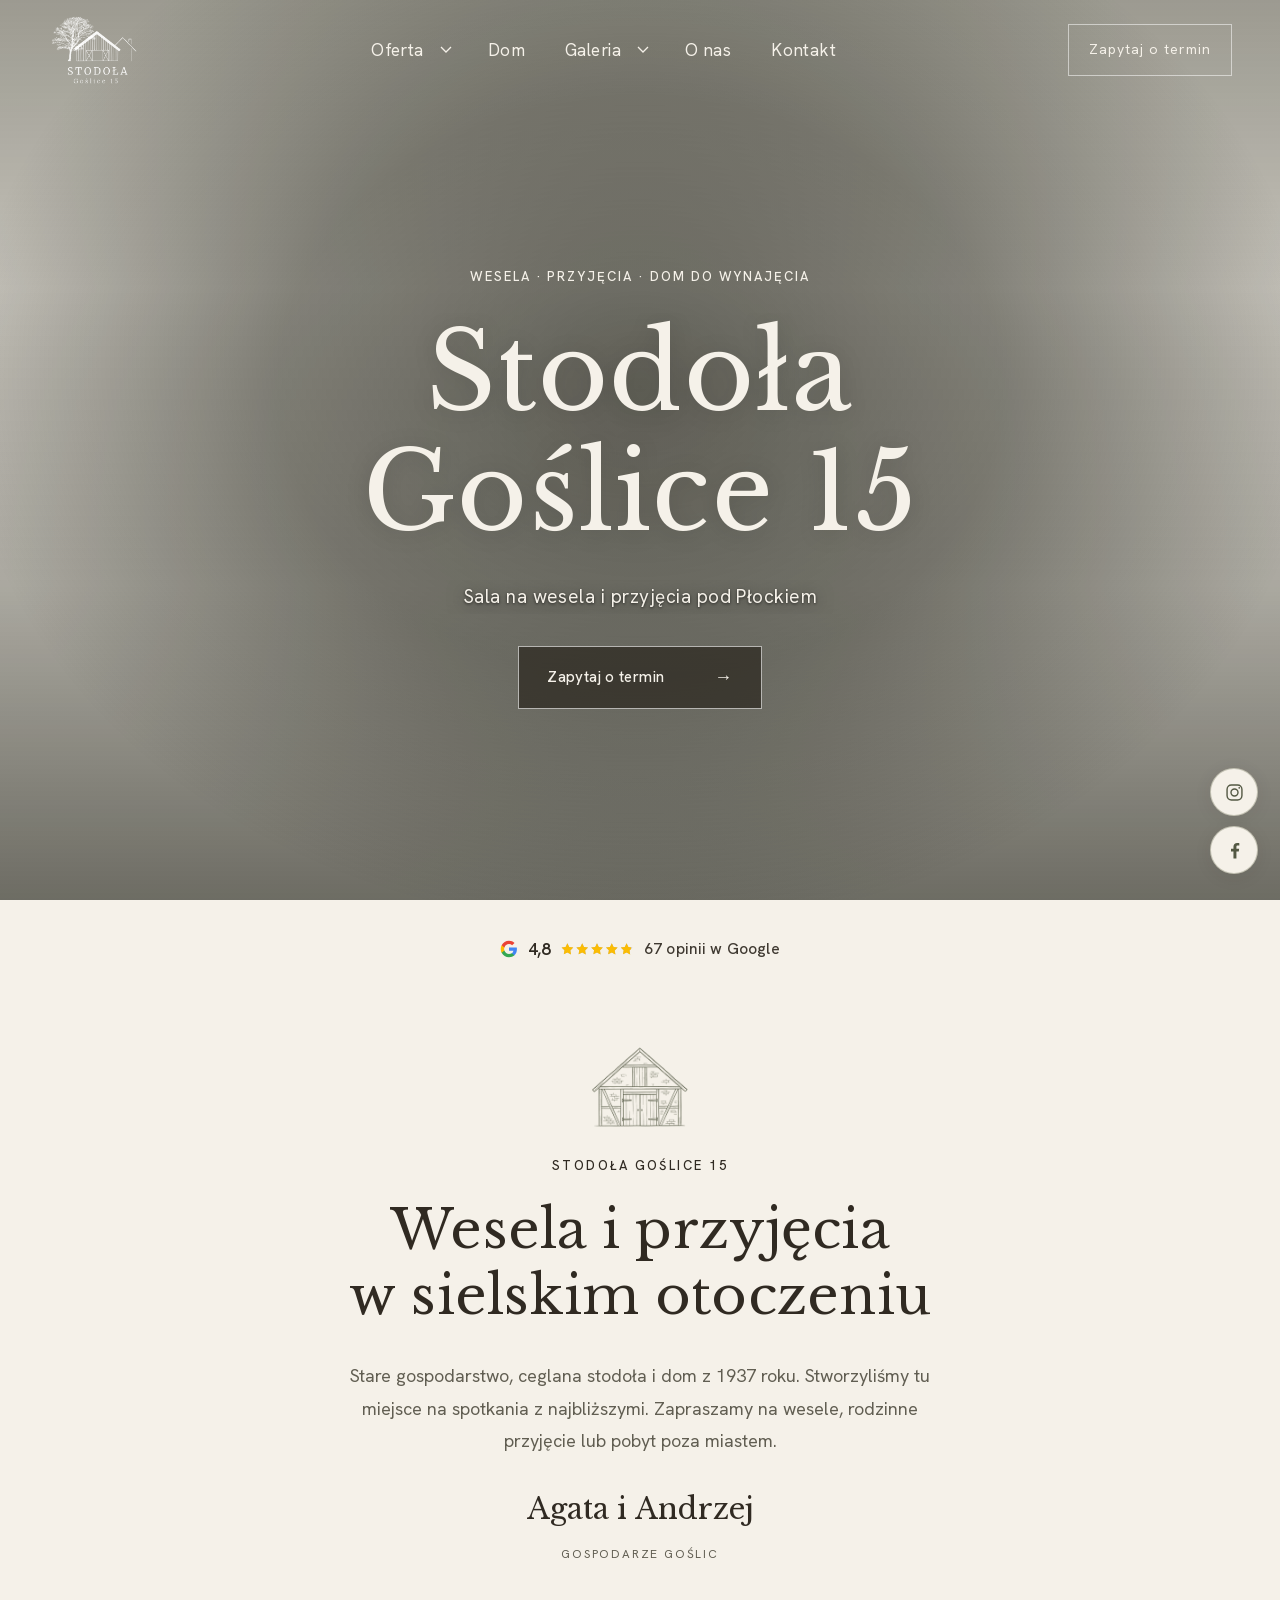
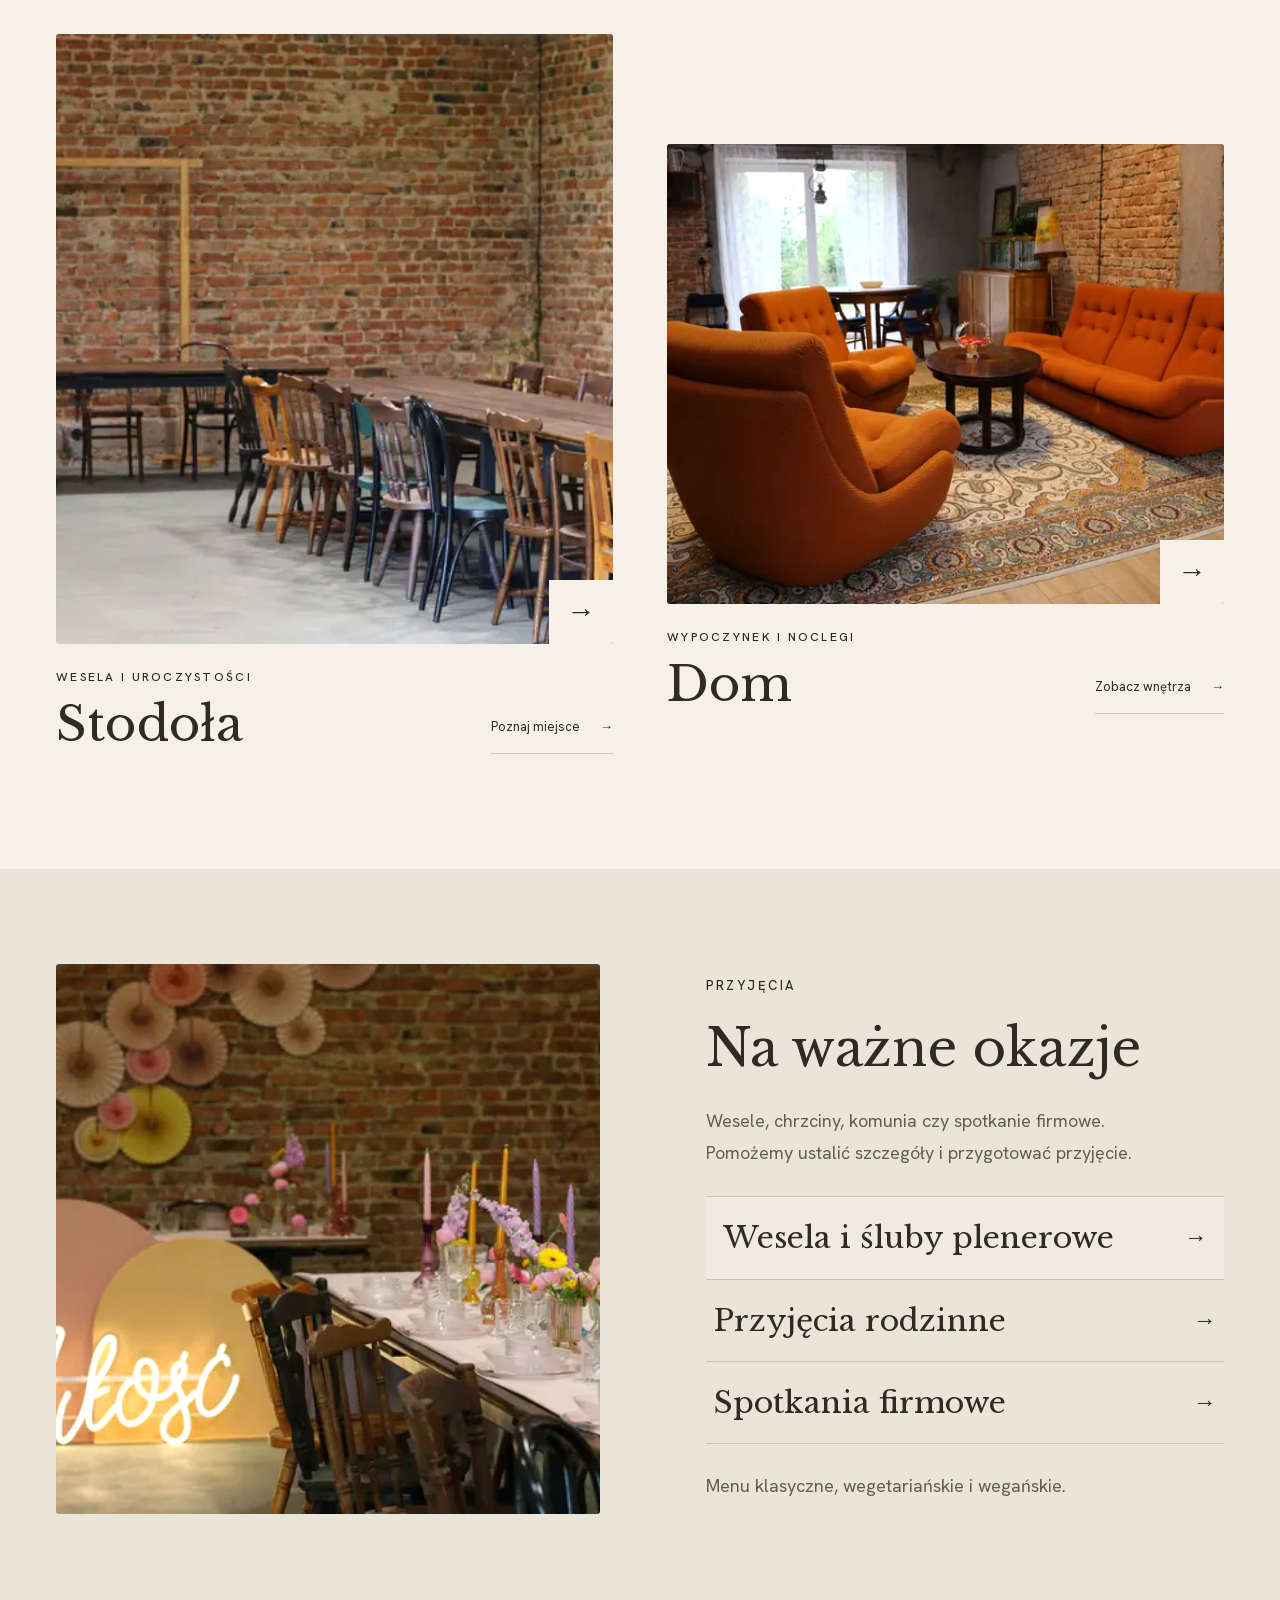
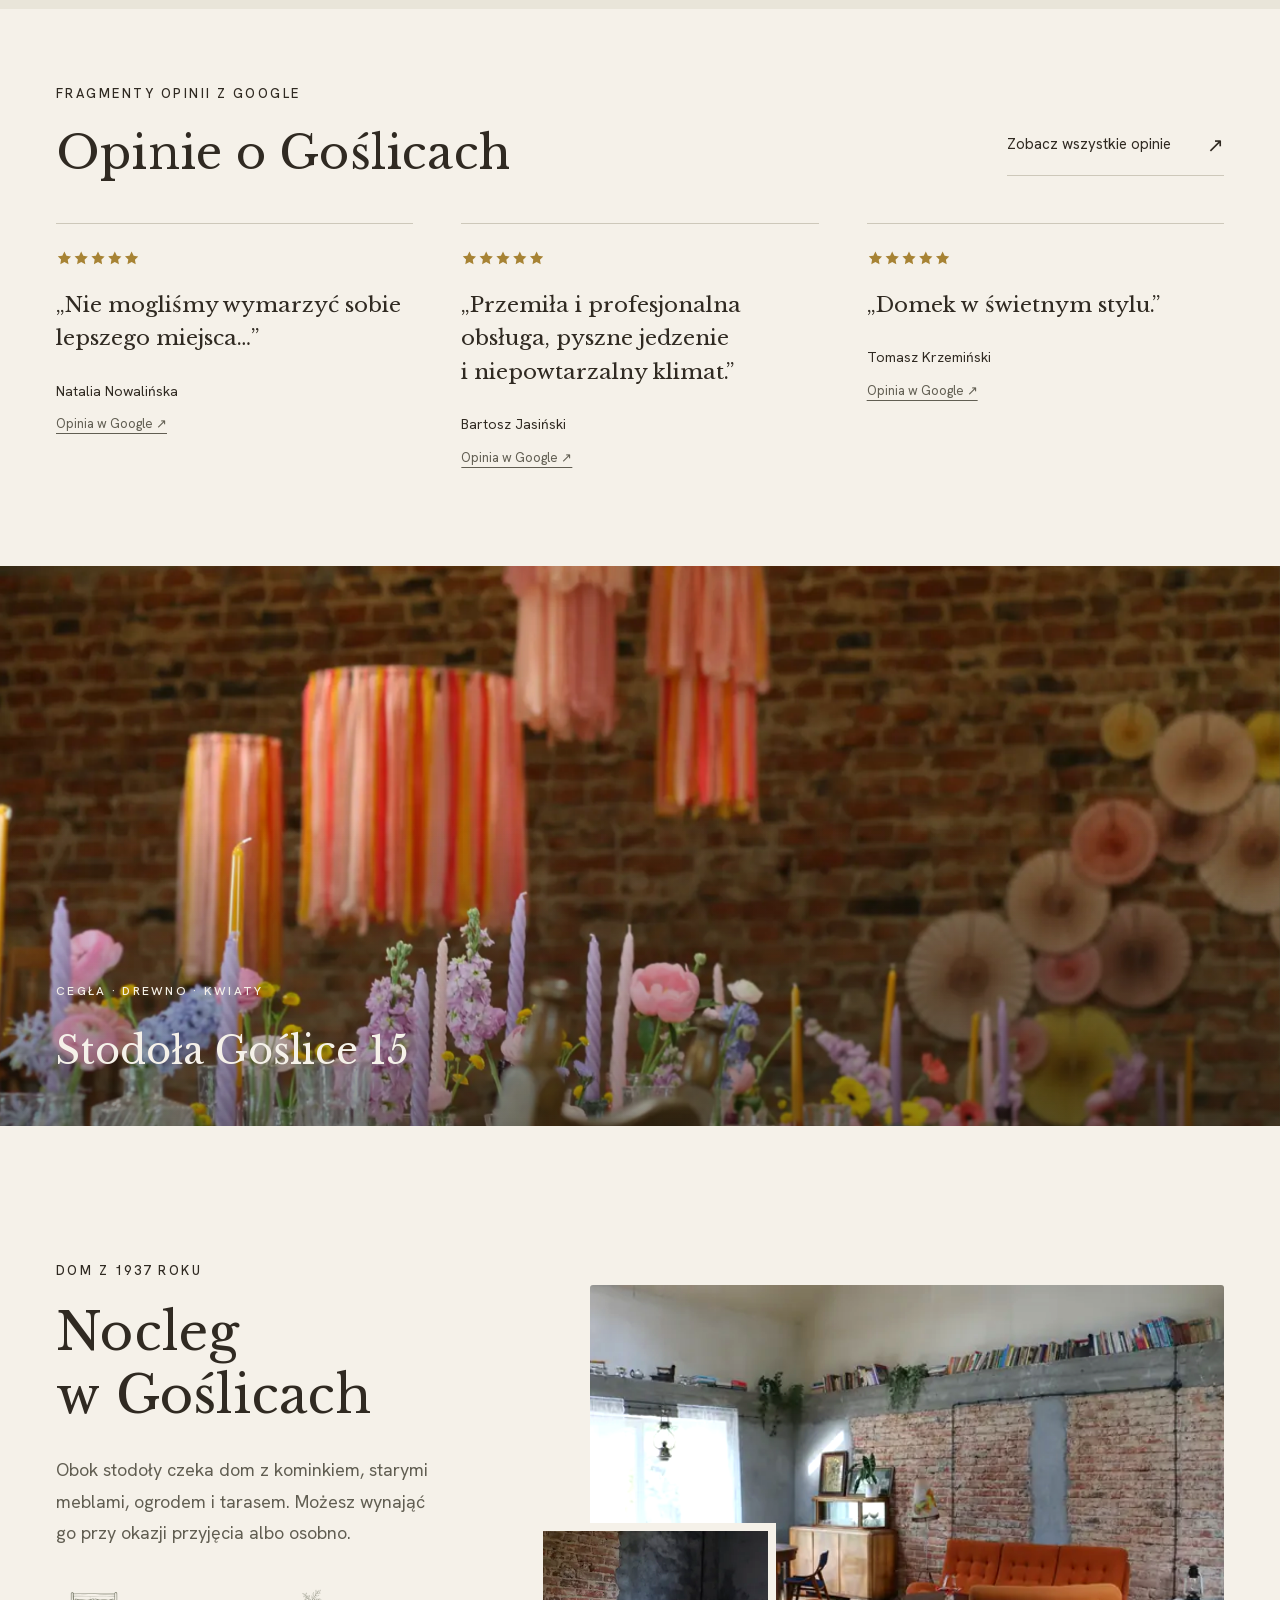
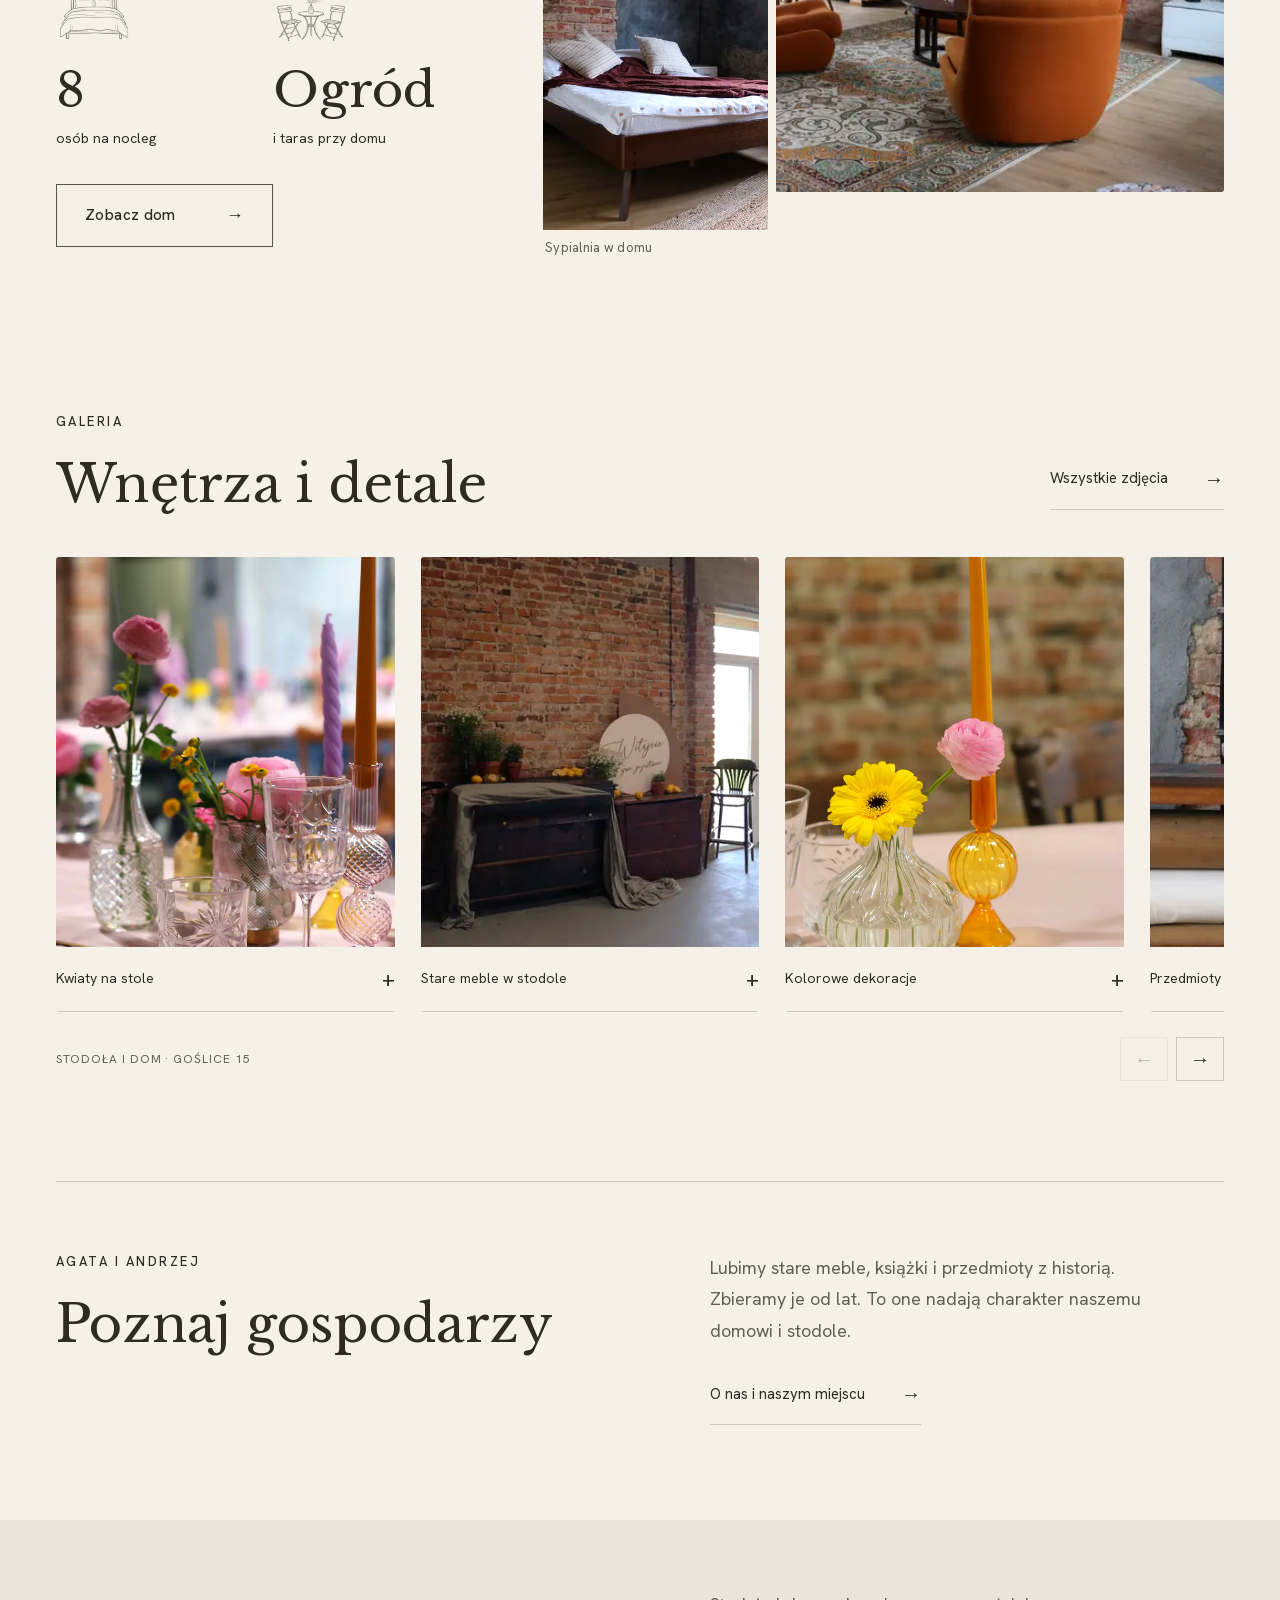
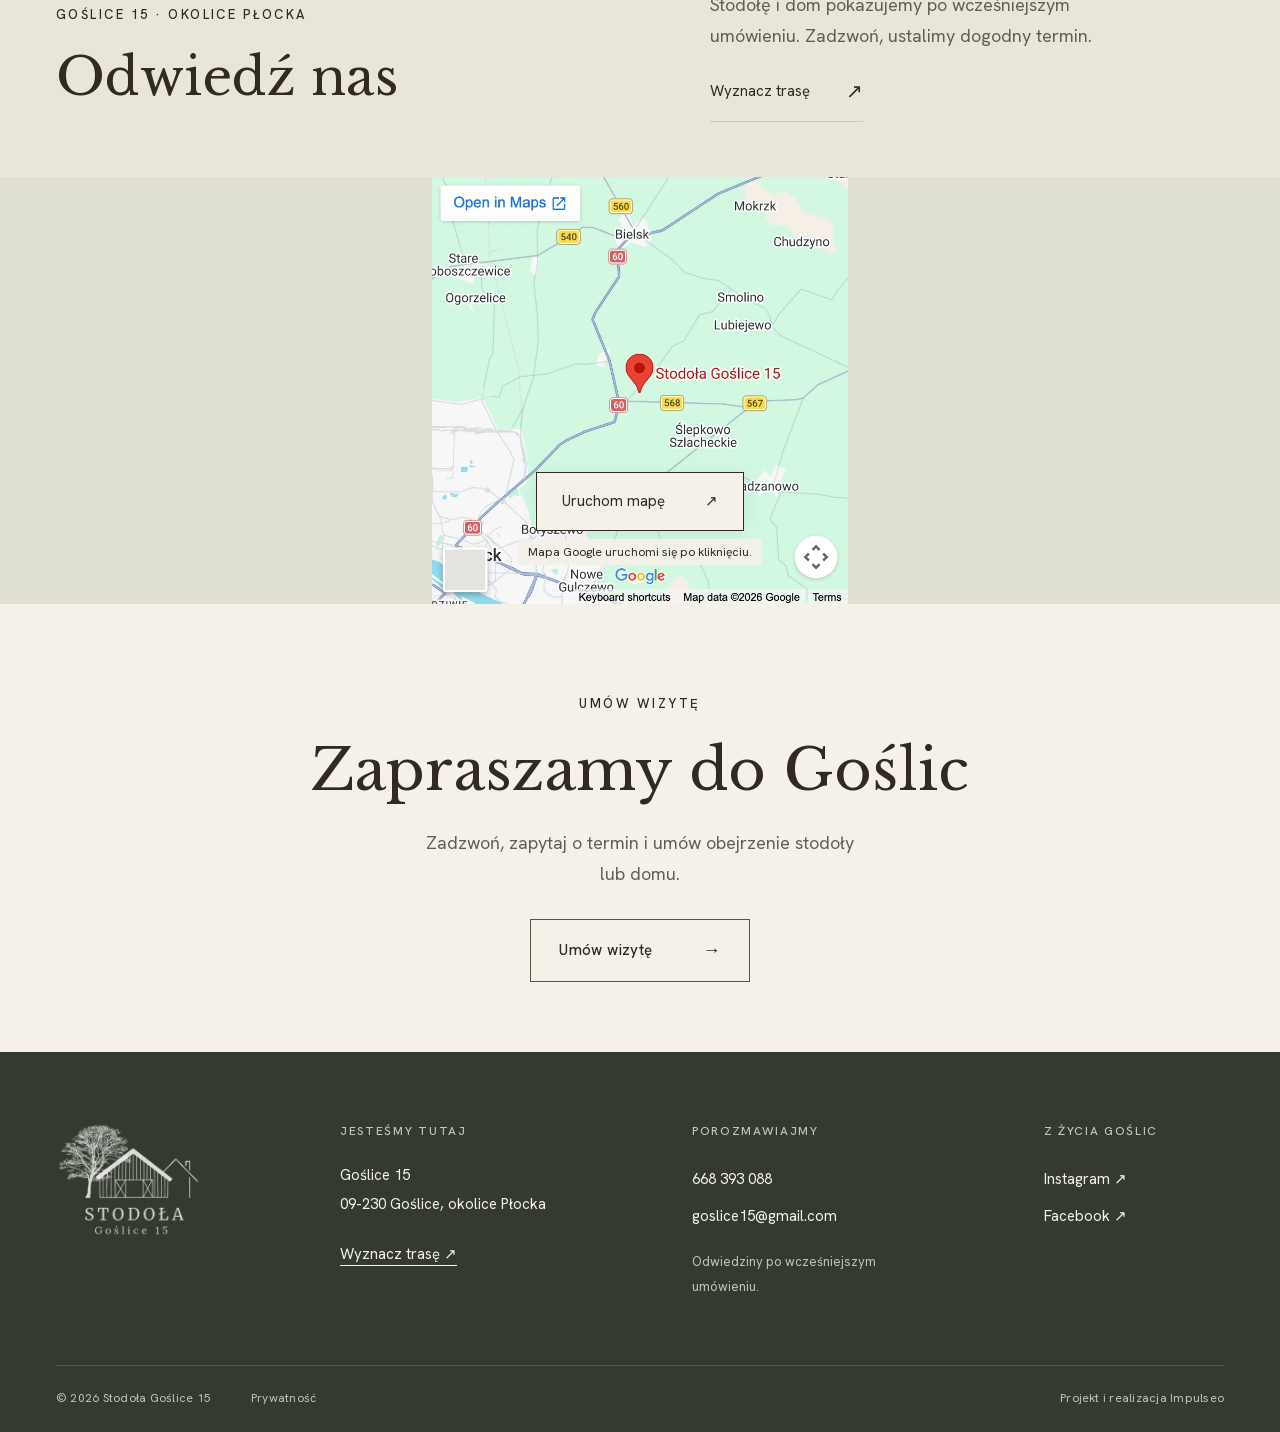
==== index.html @ 6f5a201b "Polish offer dropdown, simplify hero and enlarge descriptions" ====
<!doctype html><html lang="pl"><head><meta charset="UTF-8"><meta name="viewport" content="width=device-width,initial-scale=1"><script>document.documentElement.classList.add('js')</script><title>Wesela, przyjęcia i dom pod Płockiem | Stodoła Goślice 15</title><meta name="description" content="Stodoła Goślice 15: wesela, przyjęcia rodzinne, spotkania firmowe i dom do wynajęcia w okolicach Płocka."><meta name="robots" content="noindex,nofollow,noarchive"><meta name="theme-color" content="#FBF6EE"><link rel="canonical" href="https://impulseo-pl.github.io/stodola-goslice-15-podglad/index.html"><link rel="icon" href="img/favicon.png" type="image/png"><meta property="og:url" content="https://impulseo-pl.github.io/stodola-goslice-15-podglad/index.html"><meta property="og:type" content="website"><meta property="og:title" content="Wesela, przyjęcia i dom pod Płockiem | Stodoła Goślice 15"><meta property="og:description" content="Stodoła Goślice 15: wesela, przyjęcia rodzinne, spotkania firmowe i dom do wynajęcia w okolicach Płocka."><meta property="og:image" content="https://impulseo-pl.github.io/stodola-goslice-15-podglad/img/hero.jpg"><meta property="og:locale" content="pl_PL"><meta property="og:image:width" content="1200"><meta property="og:image:height" content="630"><meta property="og:image:alt" content="Ceglane wnętrze Stodoły Goślice 15 przygotowane na przyjęcie"><meta name="twitter:card" content="summary_large_image"><script type="application/ld+json">{"@context":"https://schema.org","@type":["LocalBusiness","EventVenue"],"@id":"https://impulseo-pl.github.io/stodola-goslice-15-podglad/#miejsce","name":"Stodoła Goślice 15","url":"https://impulseo-pl.github.io/stodola-goslice-15-podglad/","image":"https://impulseo-pl.github.io/stodola-goslice-15-podglad/img/hero.jpg","logo":"https://impulseo-pl.github.io/stodola-goslice-15-podglad/img/logo.png","description":"Stodoła na wesela i przyjęcia oraz dom do wynajęcia w Goślicach pod Płockiem.","telephone":"+48668393088","email":"goslice15@gmail.com","address":{"@type":"PostalAddress","streetAddress":"Goślice 15","addressLocality":"Goślice","postalCode":"09-230","addressCountry":"PL"},"geo":{"@type":"GeoCoordinates","latitude":52.6103979,"longitude":19.8095224},"hasMap":"https://www.google.com/maps?cid=14983615758109011495","sameAs":["https://www.instagram.com/stodola_goslice15/","https://www.facebook.com/p/Stodo%C5%82a-Go%C5%9Blice-15-100090705344864/"]}</script><link rel="preload" href="assets/fonts/libre-baskerville-latin.woff2" as="font" type="font/woff2" crossorigin><link rel="preload" href="assets/fonts/libre-baskerville-latin-ext.woff2" as="font" type="font/woff2" crossorigin><link rel="preload" href="assets/fonts/hanken-grotesk-latin.woff2" as="font" type="font/woff2" crossorigin><link rel="preload" href="assets/fonts/hanken-grotesk-latin-ext.woff2" as="font" type="font/woff2" crossorigin><link rel="preload" href="img/logo.png" as="image" fetchpriority="high"><script>(function(){var h=document.documentElement;try{if(matchMedia('(prefers-reduced-motion: reduce)').matches)return;if(!location.search.includes('intro')&&sessionStorage.getItem('goslice-arrival-r3'))return;sessionStorage.setItem('goslice-arrival-r3','1');h.classList.add('arrival-on');var stop=function(){h.classList.remove('arrival-on');h.classList.add('hero-ready');document.dispatchEvent(new Event('goslice:arrival-end'));};window.gosliceSkipArrival=stop;['pointerdown','wheel','touchstart','keydown'].forEach(function(e){window.addEventListener(e,stop,{once:true,passive:true});});setTimeout(stop,3800);}catch(e){h.classList.remove('arrival-on');}})();
</script><link rel="stylesheet" href="assets/rdzen.css?v=19"><link rel="stylesheet" href="assets/app.css?v=20261029-menu-1"><script defer src="assets/rdzen.js?v=19"></script><script defer src="assets/app.js?v=20261029-menu-1"></script></head><body class="page-home"><div class="arrival-screen" aria-hidden="true"><div class="arrival-panel arrival-left"></div><div class="arrival-panel arrival-right"></div><div class="arrival-mark"><img src="img/logo.png" width="318" height="252" alt=""><i></i></div></div><a class="skip" href="#tresc">Przejdź do treści</a><header class="top"><div class="header-inner"><a class="brand" href="index.html" aria-label="Stodoła Goślice 15, strona główna"><img src="img/logo.png" width="318" height="252" alt="Stodoła Goślice 15"></a><button class="burger" aria-expanded="false" aria-controls="menu"><span>Menu</span><i aria-hidden="true"></i></button><nav class="nav" id="menu" aria-label="Główna nawigacja"><div class="offer-nav " data-open="false" data-disclosure="ofertę"><div class="offer-nav-row"><a class="offer-nav-link" href="oferta.html">Oferta</a><button class="offer-toggle" type="button" aria-label="Rozwiń ofertę" aria-expanded="false" aria-controls="oferta-menu"><svg width="12" height="8" viewBox="0 0 12 8" aria-hidden="true"><path d="m1 1 5 5 5-5" fill="none" stroke="currentColor" stroke-width="1.3"/></svg></button></div><ul class="offer-panel" id="oferta-menu" aria-label="Oferta"><li><a href="oferta.html#wesela"><span class="offer-label">Wesela</span><span class="offer-direction" aria-hidden="true">↗</span></a></li><li><a href="oferta.html#przyjecia"><span class="offer-label">Przyjęcia okolicznościowe</span><span class="offer-direction" aria-hidden="true">↗</span></a></li><li><a href="oferta.html#chrzciny"><span class="offer-label">Chrzciny</span><span class="offer-direction" aria-hidden="true">↗</span></a></li><li><a href="oferta.html#komunie"><span class="offer-label">Komunie</span><span class="offer-direction" aria-hidden="true">↗</span></a></li><li><a href="oferta.html#firmowe"><span class="offer-label">Spotkania firmowe</span><span class="offer-direction" aria-hidden="true">↗</span></a></li><li><a href="oferta.html#dom"><span class="offer-label">Wynajem domu</span><span class="offer-direction" aria-hidden="true">↗</span></a></li><li><a href="oferta.html#catering"><span class="offer-label">Catering świąteczny</span><span class="offer-direction" aria-hidden="true">↗</span></a></li><li><a href="oferta.html#sesje"><span class="offer-label">Sesje zdjęciowe</span><span class="offer-direction" aria-hidden="true">↗</span></a></li><li class="offer-overview"><a class="offer-all" href="oferta.html">Zobacz całą ofertę<span aria-hidden="true">→</span></a></li></ul></div><a href="dom.html" >Dom<span class="nav-arrow" aria-hidden="true">→</span></a><div class="offer-nav gallery-nav" data-open="false" data-disclosure="galerię"><div class="offer-nav-row"><a class="offer-nav-link" href="galeria.html">Galeria</a><button class="offer-toggle" type="button" aria-label="Rozwiń galerię" aria-expanded="false" aria-controls="galeria-menu"><svg width="12" height="8" viewBox="0 0 12 8" aria-hidden="true"><path d="m1 1 5 5 5-5" fill="none" stroke="currentColor" stroke-width="1.3"/></svg></button></div><ul class="offer-panel" id="galeria-menu" aria-label="Galeria"><li><a class="offer-all" href="galeria.html">Cała galeria<span aria-hidden="true">↗</span></a></li><li><a href="galeria.html#stodola">Stodoła</a></li><li><a href="galeria.html#dom">Dom</a></li><li><a href="galeria.html#detale">Detale</a></li></ul></div><a href="o-nas.html" >O nas<span class="nav-arrow" aria-hidden="true">→</span></a><a href="kontakt.html" >Kontakt<span class="nav-arrow" aria-hidden="true">→</span></a></nav><a class="header-phone" href="kontakt.html">Zapytaj o termin</a></div></header><script src="assets/entrance.js?v=20261029-menu-1"></script><main id="tresc"><section class="hero"><div class="hero-picture"><picture><source media="(max-width: 760px)" srcset="img/zielona-sala-r3-640.webp 640w, img/zielona-sala-r3-800.webp 800w, img/zielona-sala-r3-1100.webp 1100w" sizes="100vw"><source media="(min-width: 761px)" type="image/avif" srcset="img/hero-sala-1100.avif 1100w, img/hero-sala-1600.avif 1600w" sizes="100vw"><img src="img/hero-sala-1100.webp" srcset="img/hero-sala-640.webp 640w, img/hero-sala-1100.webp 1100w, img/hero-sala-1600.webp 1600w" sizes="100vw" width="1600" height="1064" alt="Ceglane wnętrze Stodoły Goślice 15 przygotowane na przyjęcie" fetchpriority="high" loading="eager" decoding="async"></picture></div><div class="hero-content wrap"><p class="eyebrow">WESELA · PRZYJĘCIA · DOM DO WYNAJĘCIA</p><h1><span>Stodoła</span><span>Goślice 15</span></h1><p>Sala na wesela i przyjęcia pod Płockiem</p><a class="button button-light" href="kontakt.html">Zapytaj o termin<span aria-hidden="true">→</span></a></div></section><div class="top-rating wrap"><a class="rating-link" href="https://share.google/zNsgTgw7Gfr0Usjlz" target="_blank" rel="noopener noreferrer" aria-label="4,8 67 opinii w Google. Zobacz opinie"><span class="g-badge"><svg class="gb-ico" viewBox="0 0 24 24" width="18" height="18" aria-hidden="true"><path fill="#4285F4" d="M22.56 12.25c0-.78-.07-1.53-.2-2.25H12v4.26h5.92c-.26 1.37-1.04 2.53-2.21 3.31v2.77h3.57c2.08-1.92 3.28-4.74 3.28-8.09z"/><path fill="#34A853" d="M12 23c2.97 0 5.46-.98 7.28-2.66l-3.57-2.77c-.98.66-2.23 1.06-3.71 1.06-2.86 0-5.29-1.93-6.16-4.53H2.18v2.84C3.99 20.53 7.7 23 12 23z"/><path fill="#FBBC05" d="M5.84 14.09c-.22-.66-.35-1.36-.35-2.09s.13-1.43.35-2.09V7.07H2.18C1.43 8.55 1 10.22 1 12s.43 3.45 1.18 4.93l2.85-2.22.81-.62z"/><path fill="#EA4335" d="M12 5.38c1.62 0 3.06.56 4.21 1.64l3.15-3.15C17.45 2.09 14.97 1 12 1 7.7 1 3.99 3.47 2.18 7.07l3.66 2.84c.87-2.6 3.3-4.53 6.16-4.53z"/></svg><b class="gb-ocena">4,8</b><svg class="gb-stars" viewBox="0 0 90 18" width="74" height="14.8" aria-hidden="true"><g class="gb-pusta"><path d="M9 1.6l2.2 4.46 4.92.72-3.56 3.47.84 4.9L9 12.74l-4.4 2.31.84-4.9L1.88 6.68l4.92-.72L9 1.6Z" transform="translate(0,0)"/><path d="M9 1.6l2.2 4.46 4.92.72-3.56 3.47.84 4.9L9 12.74l-4.4 2.31.84-4.9L1.88 6.68l4.92-.72L9 1.6Z" transform="translate(18,0)"/><path d="M9 1.6l2.2 4.46 4.92.72-3.56 3.47.84 4.9L9 12.74l-4.4 2.31.84-4.9L1.88 6.68l4.92-.72L9 1.6Z" transform="translate(36,0)"/><path d="M9 1.6l2.2 4.46 4.92.72-3.56 3.47.84 4.9L9 12.74l-4.4 2.31.84-4.9L1.88 6.68l4.92-.72L9 1.6Z" transform="translate(54,0)"/><path d="M9 1.6l2.2 4.46 4.92.72-3.56 3.47.84 4.9L9 12.74l-4.4 2.31.84-4.9L1.88 6.68l4.92-.72L9 1.6Z" transform="translate(72,0)"/></g><clipPath id="gs960"><rect width="86.4" height="18"/></clipPath><g class="gb-peln" clip-path="url(#gs960)"><path d="M9 1.6l2.2 4.46 4.92.72-3.56 3.47.84 4.9L9 12.74l-4.4 2.31.84-4.9L1.88 6.68l4.92-.72L9 1.6Z" transform="translate(0,0)"/><path d="M9 1.6l2.2 4.46 4.92.72-3.56 3.47.84 4.9L9 12.74l-4.4 2.31.84-4.9L1.88 6.68l4.92-.72L9 1.6Z" transform="translate(18,0)"/><path d="M9 1.6l2.2 4.46 4.92.72-3.56 3.47.84 4.9L9 12.74l-4.4 2.31.84-4.9L1.88 6.68l4.92-.72L9 1.6Z" transform="translate(36,0)"/><path d="M9 1.6l2.2 4.46 4.92.72-3.56 3.47.84 4.9L9 12.74l-4.4 2.31.84-4.9L1.88 6.68l4.92-.72L9 1.6Z" transform="translate(54,0)"/><path d="M9 1.6l2.2 4.46 4.92.72-3.56 3.47.84 4.9L9 12.74l-4.4 2.31.84-4.9L1.88 6.68l4.92-.72L9 1.6Z" transform="translate(72,0)"/></g></svg><span class="gb-txt">67 opinii w Google</span></span></a></div><section class="welcome-section" id="miejsce"><div class="welcome wrap"><img class="flow-icon welcome-mark" src="img/flow-stodola.webp" alt="" aria-hidden="true" width="240" height="200" loading="lazy" decoding="async"><p class="eyebrow">STODOŁA GOŚLICE 15</p><h2>Wesela i przyjęcia<br>w sielskim otoczeniu</h2><p>Stare gospodarstwo, ceglana stodoła i dom z 1937 roku. Stworzyliśmy tu miejsce na spotkania z najbliższymi. Zapraszamy na wesele, rodzinne przyjęcie lub pobyt poza miastem.</p><div class="welcome-sign"><span>Agata i Andrzej</span><span>GOSPODARZE GOŚLIC</span></div></div><div class="spaces wrap"><a class="space-link" href="oferta.html#wesela"><div class="space-image"><img class="" src="img/wnetrze-r3-1100.webp" srcset="img/wnetrze-r3-640.webp 640w, img/wnetrze-r3-800.webp 800w, img/wnetrze-r3-1100.webp 1100w, img/wnetrze-r3-1800.webp 1800w" sizes="(max-width: 760px) calc(100vw - 44px), 50vw" width="1800" height="1286" alt="Ceglana sala z drewnianymi stołami" loading="eager" decoding="async"><span class="image-corner" aria-hidden="true">→</span></div><div class="space-label"><div><p class="eyebrow">WESELA I UROCZYSTOŚCI</p><h2>Stodoła</h2></div><span class="space-cta">Poznaj miejsce <span aria-hidden="true">→</span></span></div></a><a class="space-link" href="dom.html"><div class="space-image"><img class="" src="img/dom-r3-1100.webp" srcset="img/dom-r3-640.webp 640w, img/dom-r3-800.webp 800w, img/dom-r3-1100.webp 1100w, img/dom-r3-1800.webp 1800w" sizes="(max-width: 760px) calc(100vw - 44px), 50vw" width="1800" height="1200" alt="Salon z pomarańczowymi fotelami, cegłą i starymi meblami" loading="eager" decoding="async"><span class="image-corner" aria-hidden="true">→</span></div><div class="space-label"><div><p class="eyebrow">WYPOCZYNEK I NOCLEGI</p><h2>Dom</h2></div><span class="space-cta">Zobacz wnętrza <span aria-hidden="true">→</span></span></div></a></div></section><section class="events-section"><div class="events-layout wrap"><div class="events-photo"><div class="event-image active" data-event-image="wesele" aria-hidden="false"><img class="" src="img/przyjecie-r3-1100.webp" srcset="img/przyjecie-r3-640.webp 640w, img/przyjecie-r3-800.webp 800w, img/przyjecie-r3-1100.webp 1100w, img/przyjecie-r3-1800.webp 1800w, img/przyjecie-r3-2880.webp 2880w" sizes="(max-width: 760px) calc(100vw - 44px), 50vw" width="1800" height="1200" alt="Sala stodoły przygotowana do uroczystości" loading="lazy" decoding="async"></div><div class="event-image" data-event-image="rodzinne" aria-hidden="true"><img class="" src="img/rozowy-stol-r3-1100.webp" srcset="img/rozowy-stol-r3-640.webp 640w, img/rozowy-stol-r3-800.webp 800w, img/rozowy-stol-r3-1100.webp 1100w, img/rozowy-stol-r3-1800.webp 1800w" sizes="(max-width: 760px) calc(100vw - 44px), 50vw" width="1800" height="1200" alt="Przygotowany stół z kwiatami i świecami" loading="lazy" decoding="async"></div><div class="event-image" data-event-image="firmowe" aria-hidden="true"><img class="" src="img/krzesla-r3-1100.webp" srcset="img/krzesla-r3-640.webp 640w, img/krzesla-r3-800.webp 800w, img/krzesla-r3-1100.webp 1100w, img/krzesla-r3-1800.webp 1800w" sizes="(max-width: 760px) calc(100vw - 44px), 50vw" width="1800" height="1200" alt="Różne drewniane krzesła przy stole w stodole" loading="lazy" decoding="async"></div></div><div class="events-copy"><p class="eyebrow">PRZYJĘCIA</p><h2>Na ważne okazje</h2><p>Wesele, chrzciny, komunia czy spotkanie firmowe. Pomożemy ustalić szczegóły i przygotować przyjęcie.</p><div class="event-links"><a href="oferta.html#wesela" data-event="wesele" class="selected"><span>Wesela i śluby plenerowe</span><b aria-hidden="true">→</b></a><a href="oferta.html#przyjecia" data-event="rodzinne"><span>Przyjęcia rodzinne</span><b aria-hidden="true">→</b></a><a href="oferta.html#firmowe" data-event="firmowe"><span>Spotkania firmowe</span><b aria-hidden="true">→</b></a></div><p class="events-menu">Menu klasyczne, wegetariańskie i wegańskie.</p></div></div></section><section class="reviews wrap" aria-labelledby="opinie-title"><div class="section-title"><div><p class="eyebrow">FRAGMENTY OPINII Z GOOGLE</p><h2 id="opinie-title">Opinie o Goślicach</h2></div><a class="text-link" href="https://www.google.com/maps?cid=14983615758109011495" target="_blank" rel="noopener noreferrer">Zobacz wszystkie opinie<span aria-hidden="true">↗</span></a></div><div class="review-grid"><figure class="review-item"><svg class="review-stars" viewBox="0 0 90 18" width="84" height="17" role="img" aria-label="5 na 5 gwiazdek"><g fill="currentColor"><path d="M9 1.6l2.2 4.46 4.92.72-3.56 3.47.84 4.9L9 12.74l-4.4 2.31.84-4.9L1.88 6.68l4.92-.72L9 1.6Z" transform="translate(0,0)"/><path d="M9 1.6l2.2 4.46 4.92.72-3.56 3.47.84 4.9L9 12.74l-4.4 2.31.84-4.9L1.88 6.68l4.92-.72L9 1.6Z" transform="translate(18,0)"/><path d="M9 1.6l2.2 4.46 4.92.72-3.56 3.47.84 4.9L9 12.74l-4.4 2.31.84-4.9L1.88 6.68l4.92-.72L9 1.6Z" transform="translate(36,0)"/><path d="M9 1.6l2.2 4.46 4.92.72-3.56 3.47.84 4.9L9 12.74l-4.4 2.31.84-4.9L1.88 6.68l4.92-.72L9 1.6Z" transform="translate(54,0)"/><path d="M9 1.6l2.2 4.46 4.92.72-3.56 3.47.84 4.9L9 12.74l-4.4 2.31.84-4.9L1.88 6.68l4.92-.72L9 1.6Z" transform="translate(72,0)"/></g></svg><blockquote>„Nie mogliśmy wymarzyć sobie lepszego miejsca…”</blockquote><figcaption><cite>Natalia Nowalińska</cite><a href="https://www.google.com/maps?cid=14983615758109011495" target="_blank" rel="noopener noreferrer">Opinia w Google ↗</a></figcaption></figure><figure class="review-item"><svg class="review-stars" viewBox="0 0 90 18" width="84" height="17" role="img" aria-label="5 na 5 gwiazdek"><g fill="currentColor"><path d="M9 1.6l2.2 4.46 4.92.72-3.56 3.47.84 4.9L9 12.74l-4.4 2.31.84-4.9L1.88 6.68l4.92-.72L9 1.6Z" transform="translate(0,0)"/><path d="M9 1.6l2.2 4.46 4.92.72-3.56 3.47.84 4.9L9 12.74l-4.4 2.31.84-4.9L1.88 6.68l4.92-.72L9 1.6Z" transform="translate(18,0)"/><path d="M9 1.6l2.2 4.46 4.92.72-3.56 3.47.84 4.9L9 12.74l-4.4 2.31.84-4.9L1.88 6.68l4.92-.72L9 1.6Z" transform="translate(36,0)"/><path d="M9 1.6l2.2 4.46 4.92.72-3.56 3.47.84 4.9L9 12.74l-4.4 2.31.84-4.9L1.88 6.68l4.92-.72L9 1.6Z" transform="translate(54,0)"/><path d="M9 1.6l2.2 4.46 4.92.72-3.56 3.47.84 4.9L9 12.74l-4.4 2.31.84-4.9L1.88 6.68l4.92-.72L9 1.6Z" transform="translate(72,0)"/></g></svg><blockquote>„Przemiła i profesjonalna obsługa, pyszne jedzenie i niepowtarzalny klimat.”</blockquote><figcaption><cite>Bartosz Jasiński</cite><a href="https://www.google.com/maps?cid=14983615758109011495" target="_blank" rel="noopener noreferrer">Opinia w Google ↗</a></figcaption></figure><figure class="review-item"><svg class="review-stars" viewBox="0 0 90 18" width="84" height="17" role="img" aria-label="5 na 5 gwiazdek"><g fill="currentColor"><path d="M9 1.6l2.2 4.46 4.92.72-3.56 3.47.84 4.9L9 12.74l-4.4 2.31.84-4.9L1.88 6.68l4.92-.72L9 1.6Z" transform="translate(0,0)"/><path d="M9 1.6l2.2 4.46 4.92.72-3.56 3.47.84 4.9L9 12.74l-4.4 2.31.84-4.9L1.88 6.68l4.92-.72L9 1.6Z" transform="translate(18,0)"/><path d="M9 1.6l2.2 4.46 4.92.72-3.56 3.47.84 4.9L9 12.74l-4.4 2.31.84-4.9L1.88 6.68l4.92-.72L9 1.6Z" transform="translate(36,0)"/><path d="M9 1.6l2.2 4.46 4.92.72-3.56 3.47.84 4.9L9 12.74l-4.4 2.31.84-4.9L1.88 6.68l4.92-.72L9 1.6Z" transform="translate(54,0)"/><path d="M9 1.6l2.2 4.46 4.92.72-3.56 3.47.84 4.9L9 12.74l-4.4 2.31.84-4.9L1.88 6.68l4.92-.72L9 1.6Z" transform="translate(72,0)"/></g></svg><blockquote>„Domek w świetnym stylu.”</blockquote><figcaption><cite>Tomasz Krzemiński</cite><a href="https://www.google.com/maps?cid=14983615758109011495" target="_blank" rel="noopener noreferrer">Opinia w Google ↗</a></figcaption></figure></div></section><section class="landscape" aria-label="Wnętrze stodoły"><div class="landscape-image"><img class="scene-parallax" src="img/lampiony-r3-1100.webp" srcset="img/lampiony-r3-640.webp 640w, img/lampiony-r3-800.webp 800w, img/lampiony-r3-1100.webp 1100w, img/lampiony-r3-1800.webp 1800w, img/lampiony-r3-2880.webp 2880w" sizes="100vw" width="1800" height="1200" alt="Kwiaty i kolorowe lampiony w ceglanej stodole" loading="lazy" decoding="async"></div><div class="landscape-caption"><p class="eyebrow">CEGŁA · DREWNO · KWIATY</p><p>Stodoła Goślice 15</p></div></section><section class="stay wrap"><div class="stay-copy"><p class="eyebrow">DOM Z 1937 ROKU</p><h2>Nocleg w Goślicach</h2><p>Obok stodoły czeka dom z kominkiem, starymi meblami, ogrodem i tarasem. Możesz wynająć go przy okazji przyjęcia albo osobno.</p><div class="stay-facts"><p><img class="flow-icon " src="img/flow-nocleg.webp" alt="" aria-hidden="true" width="240" height="200" loading="lazy" decoding="async"><b>8</b><span>osób na nocleg</span></p><p><img class="flow-icon " src="img/flow-ogrod.webp" alt="" aria-hidden="true" width="240" height="200" loading="lazy" decoding="async"><b>Ogród</b><span>i taras przy domu</span></p></div><a class="button" href="dom.html">Zobacz dom<span aria-hidden="true">→</span></a></div><div class="stay-pictures"><figure class="photo stay-main"><img class="" src="img/salon-r3-1100.webp" srcset="img/salon-r3-640.webp 640w, img/salon-r3-800.webp 800w, img/salon-r3-1100.webp 1100w, img/salon-r3-1800.webp 1800w, img/salon-r3-2880.webp 2880w" sizes="(max-width: 800px) 100vw, 50vw" width="1800" height="1286" alt="Wnętrze domu z miejscem do wspólnego wypoczynku" loading="lazy" decoding="async"></figure><figure class="photo stay-small"><img class="" src="img/sypialnia-r3-1100.webp" srcset="img/sypialnia-r3-640.webp 640w, img/sypialnia-r3-800.webp 800w, img/sypialnia-r3-1100.webp 1100w, img/sypialnia-r3-1800.webp 1800w" sizes="(max-width: 800px) 100vw, 50vw" width="1800" height="1286" alt="Sypialnia w domu Goślice 15" loading="lazy" decoding="async"><figcaption>Sypialnia w domu</figcaption></figure></div></section><section class="home-gallery wrap"><div class="section-title"><div><p class="eyebrow">GALERIA</p><h2>Wnętrza i detale</h2></div><a class="text-link" href="galeria.html">Wszystkie zdjęcia<span aria-hidden="true">→</span></a></div><div class="gallery-track" id="album"><a class="gallery-photo" href="img/kwiaty-r3-1800.webp" data-bez-przejscia data-zoom="img/kwiaty-r3-1800.webp" data-alt="Kwiaty na stole przygotowanym na przyjęcie" data-cap="Kwiaty na stole" data-group="detale"><img class="" src="img/kwiaty-r3-1100.webp" srcset="img/kwiaty-r3-640.webp 640w, img/kwiaty-r3-800.webp 800w, img/kwiaty-r3-1100.webp 1100w, img/kwiaty-r3-1800.webp 1800w" sizes="(max-width: 760px) 48vw, 33vw" width="1800" height="2700" alt="Kwiaty na stole przygotowanym na przyjęcie" loading="lazy" decoding="async"><span class="photo-label">Kwiaty na stole<span aria-hidden="true">+</span></span></a><a class="gallery-photo" href="img/pianino-r3-1800.webp" data-bez-przejscia data-zoom="img/pianino-r3-1800.webp" data-alt="Stare meble przy oknie w ceglanej stodole" data-cap="Stare meble w stodole" data-group="detale"><img class="" src="img/pianino-r3-1100.webp" srcset="img/pianino-r3-640.webp 640w, img/pianino-r3-800.webp 800w, img/pianino-r3-1100.webp 1100w, img/pianino-r3-1800.webp 1800w" sizes="(max-width: 760px) 48vw, 33vw" width="1800" height="1200" alt="Stare meble przy oknie w ceglanej stodole" loading="lazy" decoding="async"><span class="photo-label">Stare meble w stodole<span aria-hidden="true">+</span></span></a><a class="gallery-photo" href="img/dekoracje-r3-1800.webp" data-bez-przejscia data-zoom="img/dekoracje-r3-1800.webp" data-alt="Kolorowe wazony z kwiatami" data-cap="Kolorowe dekoracje" data-group="detale"><img class="" src="img/dekoracje-r3-1100.webp" srcset="img/dekoracje-r3-640.webp 640w, img/dekoracje-r3-800.webp 800w, img/dekoracje-r3-1100.webp 1100w, img/dekoracje-r3-1800.webp 1800w" sizes="(max-width: 760px) 48vw, 33vw" width="1800" height="2700" alt="Kolorowe wazony z kwiatami" loading="lazy" decoding="async"><span class="photo-label">Kolorowe dekoracje<span aria-hidden="true">+</span></span></a><a class="gallery-photo" href="img/stare-przedmioty-r3-1800.webp" data-bez-przejscia data-zoom="img/stare-przedmioty-r3-1800.webp" data-alt="Zabytkowy telefon pośród starych domowych sprzętów" data-cap="Przedmioty z historią" data-group="detale"><img class="" src="img/stare-przedmioty-r3-1100.webp" srcset="img/stare-przedmioty-r3-640.webp 640w, img/stare-przedmioty-r3-800.webp 800w, img/stare-przedmioty-r3-1100.webp 1100w, img/stare-przedmioty-r3-1800.webp 1800w" sizes="(max-width: 760px) 48vw, 33vw" width="1800" height="1200" alt="Zabytkowy telefon pośród starych domowych sprzętów" loading="lazy" decoding="async"><span class="photo-label">Przedmioty z historią<span aria-hidden="true">+</span></span></a><a class="gallery-photo" href="img/wnetrze-r3-1800.webp" data-bez-przejscia data-zoom="img/wnetrze-r3-1800.webp" data-alt="Ceglana sala z drewnianymi stołami" data-cap="Ceglane wnętrze" data-group="stodola"><img class="" src="img/wnetrze-r3-1100.webp" srcset="img/wnetrze-r3-640.webp 640w, img/wnetrze-r3-800.webp 800w, img/wnetrze-r3-1100.webp 1100w, img/wnetrze-r3-1800.webp 1800w" sizes="(max-width: 760px) 48vw, 33vw" width="1800" height="1286" alt="Ceglana sala z drewnianymi stołami" loading="lazy" decoding="async"><span class="photo-label">Ceglane wnętrze<span aria-hidden="true">+</span></span></a><a class="gallery-photo" href="img/zielony-stol-r3-1800.webp" data-bez-przejscia data-zoom="img/zielony-stol-r3-1800.webp" data-alt="Zielone dekoracje na nakrytym stole" data-cap="Nakryty stół" data-group="stodola"><img class="" src="img/zielony-stol-r3-1100.webp" srcset="img/zielony-stol-r3-640.webp 640w, img/zielony-stol-r3-800.webp 800w, img/zielony-stol-r3-1100.webp 1100w, img/zielony-stol-r3-1800.webp 1800w" sizes="(max-width: 760px) 48vw, 33vw" width="1800" height="2700" alt="Zielone dekoracje na nakrytym stole" loading="lazy" decoding="async"><span class="photo-label">Nakryty stół<span aria-hidden="true">+</span></span></a><a class="gallery-photo" href="img/jadalnia-r3-1800.webp" data-bez-przejscia data-zoom="img/jadalnia-r3-1800.webp" data-alt="Stół w jadalni domu Goślice 15" data-cap="Domowa jadalnia" data-group="dom"><img class="" src="img/jadalnia-r3-1100.webp" srcset="img/jadalnia-r3-640.webp 640w, img/jadalnia-r3-800.webp 800w, img/jadalnia-r3-1100.webp 1100w, img/jadalnia-r3-1800.webp 1800w" sizes="(max-width: 760px) 48vw, 33vw" width="1800" height="2520" alt="Stół w jadalni domu Goślice 15" loading="lazy" decoding="async"><span class="photo-label">Domowa jadalnia<span aria-hidden="true">+</span></span></a><a class="gallery-photo" href="img/wieczor-r3-1800.webp" data-bez-przejscia data-zoom="img/wieczor-r3-1800.webp" data-alt="Świetlny napis Miłość w stodole" data-cap="Miłość w Goślicach" data-group="detale"><img class="" src="img/wieczor-r3-1100.webp" srcset="img/wieczor-r3-640.webp 640w, img/wieczor-r3-800.webp 800w, img/wieczor-r3-1100.webp 1100w, img/wieczor-r3-1800.webp 1800w" sizes="(max-width: 760px) 48vw, 33vw" width="1800" height="1200" alt="Świetlny napis Miłość w stodole" loading="lazy" decoding="async"><span class="photo-label">Miłość w Goślicach<span aria-hidden="true">+</span></span></a><a class="gallery-photo" href="img/antresola-r3-1800.webp" data-bez-przejscia data-zoom="img/antresola-r3-1800.webp" data-alt="Przytulny kąt na antresoli" data-cap="Kąt na antresoli" data-group="dom"><img class="" src="img/antresola-r3-1100.webp" srcset="img/antresola-r3-640.webp 640w, img/antresola-r3-800.webp 800w, img/antresola-r3-1100.webp 1100w, img/antresola-r3-1800.webp 1800w" sizes="(max-width: 760px) 48vw, 33vw" width="1800" height="1286" alt="Przytulny kąt na antresoli" loading="lazy" decoding="async"><span class="photo-label">Kąt na antresoli<span aria-hidden="true">+</span></span></a><a class="gallery-photo" href="img/detal-r3-1800.webp" data-bez-przejscia data-zoom="img/detal-r3-1800.webp" data-alt="Pojedynczy kwiat w wazonie na stole" data-cap="Kwiaty i stara cegła" data-group="detale"><img class="" src="img/detal-r3-1100.webp" srcset="img/detal-r3-640.webp 640w, img/detal-r3-800.webp 800w, img/detal-r3-1100.webp 1100w, img/detal-r3-1800.webp 1800w" sizes="(max-width: 760px) 48vw, 33vw" width="1800" height="1200" alt="Pojedynczy kwiat w wazonie na stole" loading="lazy" decoding="async"><span class="photo-label">Kwiaty i stara cegła<span aria-hidden="true">+</span></span></a><a class="gallery-photo" href="img/kominek-r3-1800.webp" data-bez-przejscia data-zoom="img/kominek-r3-1800.webp" data-alt="Kominek i stary zielony kufer w domu" data-cap="Przy kominku" data-group="dom"><img class="" src="img/kominek-r3-1100.webp" srcset="img/kominek-r3-640.webp 640w, img/kominek-r3-800.webp 800w, img/kominek-r3-1100.webp 1100w, img/kominek-r3-1800.webp 1800w" sizes="(max-width: 760px) 48vw, 33vw" width="1800" height="1200" alt="Kominek i stary zielony kufer w domu" loading="lazy" decoding="async"><span class="photo-label">Przy kominku<span aria-hidden="true">+</span></span></a><a class="gallery-photo" href="img/sala-r3-1800.webp" data-bez-przejscia data-zoom="img/sala-r3-1800.webp" data-alt="Wnętrze stodoły z kwiatami na stołach" data-cap="Stodoła przed przyjęciem" data-group="stodola"><img class="" src="img/sala-r3-1100.webp" srcset="img/sala-r3-640.webp 640w, img/sala-r3-800.webp 800w, img/sala-r3-1100.webp 1100w, img/sala-r3-1800.webp 1800w, img/sala-r3-2880.webp 2880w" sizes="(max-width: 760px) 48vw, 33vw" width="1800" height="1200" alt="Wnętrze stodoły z kwiatami na stołach" loading="lazy" decoding="async"><span class="photo-label">Stodoła przed przyjęciem<span aria-hidden="true">+</span></span></a></div><div class="album-controls"><span>STODOŁA I DOM · GOŚLICE 15</span><div><button type="button" data-album-prev aria-label="Poprzednie zdjęcia" aria-controls="album">←</button><button type="button" data-album-next aria-label="Następne zdjęcia" aria-controls="album">→</button></div></div></section><section class="host-note wrap"><div><p class="eyebrow">AGATA I ANDRZEJ</p><h2>Poznaj gospodarzy</h2></div><div><p>Lubimy stare meble, książki i przedmioty z historią. Zbieramy je od lat. To one nadają charakter naszemu domowi i stodole.</p><a class="text-link" href="o-nas.html">O nas i naszym miejscu<span aria-hidden="true">→</span></a></div></section><section class="location-section"><div class="location-head wrap"><div><p class="eyebrow">GOŚLICE 15 · OKOLICE PŁOCKA</p><h2>Odwiedź nas</h2></div><div><p>Stodołę i dom pokazujemy po wcześniejszym umówieniu. Zadzwoń, ustalimy dogodny termin.</p><a class="text-link" href="https://share.google/zNsgTgw7Gfr0Usjlz" target="_blank" rel="noopener noreferrer">Wyznacz trasę<span aria-hidden="true">↗</span></a></div></div><div class="map-frame"><div class="map-cover" data-po-kliknieciu data-src="https://maps.google.com/maps?q=Stodo%C5%82a%20Go%C5%9Blice%2015&amp;z=11&amp;output=embed" data-tytul="Stodoła Goślice 15 — mapa dojazdu"><picture><source media="(max-width:600px)" srcset="img/mapa-mobile.webp"><source media="(max-width:1000px)" srcset="img/mapa-tablet.webp"><img src="img/mapa-2880.webp" alt="Mapa Google: lokalizacja Stodoły Goślice 15 w okolicach Płocka" width="1440" height="480" loading="lazy"></picture><button class="pk-btn" type="button"><span>Uruchom mapę</span><span aria-hidden="true">↗</span></button><span class="map-privacy">Mapa Google uruchomi się po kliknięciu.</span></div></div></section><section class="invitation wrap"><p class="eyebrow">UMÓW WIZYTĘ</p><h2>Zapraszamy do Goślic</h2><p>Zadzwoń, zapytaj o termin i umów obejrzenie stodoły lub domu.</p><a class="button" href="kontakt.html">Umów wizytę<span aria-hidden="true">→</span></a></section></main><footer class="footer"><div class="footer-main wrap"><a class="footer-brand" href="index.html"><img src="img/logo.png" width="318" height="252" alt="Stodoła Goślice 15"></a><div><p class="eyebrow">JESTEŚMY TUTAJ</p><p>Goślice 15<br>09-230 Goślice, okolice Płocka</p><a class="underlink" href="https://share.google/zNsgTgw7Gfr0Usjlz" target="_blank" rel="noopener noreferrer">Wyznacz trasę ↗</a></div><div><p class="eyebrow">POROZMAWIAJMY</p><a href="tel:+48668393088">668 393 088</a><a href="mailto:goslice15@gmail.com">goslice15@gmail.com</a><p class="quiet">Odwiedziny po wcześniejszym umówieniu.</p></div><div><p class="eyebrow">Z ŻYCIA GOŚLIC</p><a href="https://www.instagram.com/stodola_goslice15/" target="_blank" rel="noopener noreferrer">Instagram ↗</a><a href="https://www.facebook.com/p/Stodo%C5%82a-Go%C5%9Blice-15-100090705344864/" target="_blank" rel="noopener noreferrer">Facebook ↗</a></div></div><div class="footer-bottom wrap"><span>© <span data-year>2026</span> Stodoła Goślice 15</span><a href="prywatnosc.html">Prywatność</a><span>Projekt i realizacja <a href="https://impulseo.pl" target="_blank" rel="noopener noreferrer">Impulseo</a></span></div></footer><aside class="social-bubbles" aria-label="Znajdź nas w social mediach"><a href="https://www.instagram.com/stodola_goslice15/" target="_blank" rel="noopener noreferrer" aria-label="Instagram Stodoły Goślice 15 — otwiera nową kartę"><svg viewBox="0 0 24 24" fill="none" stroke="currentColor" stroke-width="1.6" aria-hidden="true"><rect x="3.5" y="3.5" width="17" height="17" rx="5"/><circle cx="12" cy="12" r="4"/><circle cx="17.4" cy="6.7" r="1" fill="currentColor" stroke="none"/></svg><span>Instagram</span></a><a href="https://www.facebook.com/p/Stodo%C5%82a-Go%C5%9Blice-15-100090705344864/" target="_blank" rel="noopener noreferrer" aria-label="Facebook Stodoły Goślice 15 — otwiera nową kartę"><svg viewBox="0 0 24 24" fill="currentColor" aria-hidden="true"><path d="M14.2 21v-8h2.7l.4-3.1h-3.1v-2c0-.9.3-1.5 1.6-1.5h1.7V3.6c-.3 0-1.3-.1-2.5-.1-2.5 0-4.2 1.5-4.2 4.3v2.1H8V13h2.8v8z"/></svg><span>Facebook</span></a></aside><a class="mobile-call" href="tel:+48668393088"><span>Zadzwoń do nas</span><span>668 393 088 ↗</span></a><div class="lb" hidden role="dialog" aria-modal="true" aria-label="Powiększone zdjęcie"><button class="lb-x" aria-label="Zamknij zdjęcie">Zamknij <span aria-hidden="true">×</span></button><button class="lb-p" aria-label="Poprzednie zdjęcie">←</button><div class="lb-content"><img alt=""><p class="lb-cap"></p><p class="lb-count" aria-live="polite" aria-atomic="true"></p></div><button class="lb-n" aria-label="Następne zdjęcie">→</button></div></body></html>
---- assets/rdzen.css ----
:root{--img-zoom:1.02;--img-rest:brightness(.95) saturate(.99);--img-hot:brightness(1.06) saturate(1.05);--img-dur:.55s;--ease:cubic-bezier(.2,.7,.3,1);--cien-na-zdjeciu:0 1px 2px rgba(0,0,0,.58),0 2px 22px rgba(0,0,0,.46);--cien-na-zdjeciu-lekki:0 1px 2px rgba(0,0,0,.55),0 1px 12px rgba(0,0,0,.4)}*{box-sizing:border-box}html{-webkit-text-size-adjust:100%}@media(pointer:fine){html{scroll-behavior:smooth}}img{max-width:100%;height:auto;display:block}a{color:inherit}:focus-visible{outline:2.5px solid currentColor;outline-offset:3px;border-radius:2px}.sr{position:absolute;width:1px;height:1px;padding:0;margin:-1px;overflow:hidden;clip:rect(0 0 0 0);white-space:nowrap;border:0}.skip{position:absolute;left:-9999px;top:0;padding:12px 18px;z-index:200}.skip:focus{left:12px;top:12px}.nw{white-space:nowrap}h1,h2,h3{text-wrap:balance}p,li{text-wrap:pretty}.na-zdjeciu,.hero h1,.hero-lead,.hero .kicker,.hero-cap{text-shadow:var(--cien-na-zdjeciu)}.na-zdjeciu-lekko{text-shadow:var(--cien-na-zdjeciu-lekki)}.rv{opacity:0;transform:translateY(14px);transition:opacity .7s var(--ease),transform .7s var(--ease)}.rv.is-in{opacity:1;transform:none}@media(pointer:coarse){.rv{transform:none;transition:opacity .5s var(--ease)}}html:not(.js) .rv,html:not(.js) .kaskada>*,html:not(.js) .proces-line>li{opacity:1!important;transform:none!important;animation:none!important}.top.is-hidden{transform:translateY(-102%)}.tile img,.mosaic img,.gateway img,.m-tile img,.galeria img{transition:transform var(--img-dur) var(--ease),filter var(--img-dur) var(--ease)}@media(hover:hover){.tile img,.mosaic img,.gateway img,.m-tile img,.galeria img{filter:var(--img-rest)}.tile:hover img,.mosaic a:hover img,.gateway:hover img,.m-tile:hover img,.galeria a:hover img,.galeria figure:hover img{transform:scale(var(--img-zoom));filter:var(--img-hot)}}[data-po-kliknieciu]{display:flex;flex-direction:column;align-items:center;justify-content:center;gap:14px;text-align:center;padding:28px;width:100%}.pk-btn{cursor:pointer;border:0}.kaskada>*{opacity:0;transform:translateY(16px)}.kaskada.is-in>*{opacity:1;transform:none;animation:kaskada-wjazd .55s var(--ease) backwards;animation-delay:calc(var(--i,0) * 70ms)}@keyframes kaskada-wjazd{0%{opacity:0;transform:translateY(16px)}}.postep{position:fixed;top:0;left:0;right:0;height:2px;z-index:120;transform:scaleX(0);transform-origin:left center;pointer-events:none;transition:transform .1s linear}.os-on .proces-line>li{opacity:0;transform:translateY(14px);transition:opacity .55s var(--ease),transform .55s var(--ease),color .35s ease}.os-on .proces-line>li.os-seen{opacity:1;transform:none}.proc-bar>i{transition:width .25s linear}.proces-line{position:relative}.proces-line:before{content:"";position:absolute;left:0;top:0;width:1px;height:var(--os-fill,0);transition:height .25s linear;pointer-events:none}[data-paralaksa]{will-change:transform}body{opacity:1;transition:opacity .22s var(--ease)}.przejscie-wyjscie body{opacity:0}@media(prefers-reduced-motion:reduce){html{scroll-behavior:auto}*,*:before,*:after{animation-duration:.01ms!important;animation-iteration-count:1!important;transition-duration:.01ms!important}.rv{opacity:1!important;transform:none!important}.kaskada>*,.os-on .proces-line>li{opacity:1!important;transform:none!important;animation:none!important}body{opacity:1!important}.postep{display:none}}.ma-podmenu{position:relative}.nawigacja>ul{display:flex;align-items:center}.nawigacja a:not(.btn){display:inline-flex;align-items:center;gap:.5rem}.podmenu{position:absolute;top:100%;left:0;opacity:0;visibility:hidden;transform:translateY(-6px);transition:opacity .18s ease,transform .18s ease,visibility .18s ease;list-style:none;margin:0}.ma-podmenu:hover .podmenu,.ma-podmenu:focus-within .podmenu{opacity:1;visibility:visible;transform:none}.podmenu:before{content:"";position:absolute;left:0;right:0;top:-10px;height:10px}.strzalka{flex:none;transition:transform .18s ease}.ma-podmenu:hover>a .strzalka,.ma-podmenu:focus-within>a .strzalka{transform:rotate(180deg)}.nawigacja a:not(.btn){position:relative}.nawigacja a:not(.btn):after{content:"";position:absolute;left:0;right:0;bottom:0;height:2px;background:currentColor;transform:scaleX(0);transform-origin:left;transition:transform .18s ease}.nawigacja a:not(.btn):hover:after,.nawigacja a:not(.btn):focus-visible:after,.nawigacja a:not(.btn)[aria-current=page]:after{transform:scaleX(1)}.ma-podmenu:hover>a:not(.btn):after,.ma-podmenu:focus-within>a:not(.btn):after{transform:scaleX(1)}.podmenu a:after{display:none}@media print{.top,.burger,.lb,.skip,[data-po-kliknieciu]{display:none!important}.rv,.kaskada>*,.proces-line>li{opacity:1!important;transform:none!important;animation:none!important}body{opacity:1!important;background:#fff;color:#000}.postep{display:none!important}}:root{--gb-tlo:color-mix(in srgb,currentColor 8%,transparent);--gb-obwodka:color-mix(in srgb,currentColor 20%,transparent);--gb-gwiazdka:#FBBC04;--gb-promien:999px}.g-badge{display:inline-flex;align-items:center;gap:.62em;padding:.52em 1em;border-radius:var(--gb-promien);background:var(--gb-tlo);border:1px solid var(--gb-obwodka);-webkit-backdrop-filter:blur(6px);backdrop-filter:blur(6px);font-size:.98rem;line-height:1;font-weight:500;letter-spacing:.01em;white-space:nowrap;vertical-align:middle;max-width:100%}.g-badge .gb-ico,.g-badge .gb-stars{flex:none}.g-badge .gb-ocena{font-weight:700;font-size:1.08em}.g-badge .gb-txt{opacity:.92}.g-badge .gb-stars .gb-peln{fill:var(--gb-gwiazdka)}.g-badge .gb-stars .gb-pusta{fill:currentColor;opacity:.26}@media(max-width:560px){.g-badge{gap:.45em;padding:.45em .8em;font-size:.86rem}.g-badge .gb-stars{width:62px;height:12.4px}.g-badge .gb-ico{width:16px;height:16px}}
---- assets/app.css ----
@font-face{font-family:Libre Baskerville;font-style:normal;font-weight:400;font-display:swap;src:url(fonts/libre-baskerville-latin-ext.woff2) format("woff2");unicode-range:U+0100-02BA,U+02BD-02C5,U+02C7-02CC,U+02CE-02D7,U+02DD-02FF,U+0304,U+0308,U+0329,U+1D00-1DBF,U+1E00-1E9F,U+1EF2-1EFF,U+2020,U+20A0-20AB,U+20AD-20C4,U+2113,U+2C60-2C7F,U+A720-A7FF}@font-face{font-family:Libre Baskerville;font-style:normal;font-weight:400;font-display:swap;src:url(fonts/libre-baskerville-latin.woff2) format("woff2");unicode-range:U+0000-00FF,U+0131,U+0152-0153,U+02BB-02BC,U+02C6,U+02DA,U+02DC,U+0304,U+0308,U+0329,U+2000-206F,U+20AC,U+2122,U+2191,U+2193,U+2212,U+2215,U+FEFF,U+FFFD}@font-face{font-family:Hanken Grotesk;font-style:normal;font-weight:400 600;font-display:swap;src:url(fonts/hanken-grotesk-latin-ext.woff2) format("woff2");unicode-range:U+0100-02BA,U+02BD-02C5,U+02C7-02CC,U+02CE-02D7,U+02DD-02FF,U+0304,U+0308,U+0329,U+1D00-1DBF,U+1E00-1E9F,U+1EF2-1EFF,U+2020,U+20A0-20AB,U+20AD-20C4,U+2113,U+2C60-2C7F,U+A720-A7FF}@font-face{font-family:Hanken Grotesk;font-style:normal;font-weight:400 600;font-display:swap;src:url(fonts/hanken-grotesk-latin.woff2) format("woff2");unicode-range:U+0000-00FF,U+0131,U+0152-0153,U+02BB-02BC,U+02C6,U+02DA,U+02DC,U+0304,U+0308,U+0329,U+2000-206F,U+20AC,U+2122,U+2191,U+2193,U+2212,U+2215,U+FEFF,U+FFFD}:root{--paper:#f5f1e9;--sand:#e9e5d9;--ink:#302a22;--muted:#6c695d;--olive:#535843;--accent:#665c42;--akcent:#665c42;--line:#cdc8ba;--display:"Libre Baskerville",Georgia,serif;--body:"Hanken Grotesk",Arial,sans-serif;--ease:cubic-bezier(.16,1,.3,1);--img-zoom:1;--img-rest:brightness(.98);--img-hot:brightness(1.08);--img-dur:.65s;--gb-tlo:transparent;--gb-obwodka:#cdc8ba}body{margin:0;background:var(--paper);color:var(--ink);font-family:var(--body);font-size:18px;line-height:1.7;-webkit-font-smoothing:antialiased}body.menu-open{overflow:hidden}a{text-decoration:none}button,input,select,textarea{font:inherit;color:inherit}button{cursor:pointer}button,a{-webkit-tap-highlight-color:transparent}button{border-radius:0}p,h1,h2,h3,figure{margin:0}p+p{margin-top:18px}h1,h2,h3{font-family:var(--display);font-weight:400;line-height:1.15;letter-spacing:-.035em}h2{font-size:clamp(36px,4vw,58px)}h3{font-size:30px}em{font-style:normal}small{font-size:inherit}.wrap{width:calc(100% - 112px);max-width:1320px;margin-inline:auto}.eyebrow{font-size:13px;font-weight:500;line-height:1.6;letter-spacing:.19em;text-transform:uppercase;margin-bottom:20px}.quiet{color:var(--muted)}.skip{background:var(--paper);color:var(--ink)}[hidden]{display:none!important}::selection{background:#b8b69f;color:#262c20}.top{position:fixed;inset:0 0 auto;z-index:80;height:100px;background:var(--paper);border-bottom:1px solid transparent;transition:background .4s,color .4s,border-color .4s;transform:none!important}.header-inner{height:100%;display:flex;align-items:center;gap:30px;width:calc(100% - 96px);max-width:1440px;margin:auto}.brand{width:91px;height:82px;display:flex;align-items:center;justify-content:center;flex-shrink:0}.brand img{width:88px;height:auto}.nav{margin:auto;display:flex;align-items:center;gap:8px}.nav>a{position:relative;padding:12px 15px;font-size:14px;letter-spacing:.07em;transition:background .4s,color .4s}.nav>a:after{content:"";position:absolute;bottom:7px;left:15px;right:15px;height:1px;background:currentColor;transform:scaleX(0);transform-origin:right;transition:transform .5s var(--ease)}.nav>a:hover,.nav>a:focus-visible{background:#7c7d6229}.nav>a:hover:after,.nav>a[aria-current]:after{transform:scaleX(1);transform-origin:left}.nav-arrow{display:none}.header-phone{padding:13px 20px;border:1px solid var(--line);font-size:13px;letter-spacing:.07em;white-space:nowrap;display:flex;gap:25px;transition:background .4s,color .4s,border-color .4s}.header-phone:hover{background:var(--olive);color:var(--paper);border-color:var(--olive)}.burger{display:none}.page-home .top:not(.header-solid){background:transparent;color:var(--paper);border-color:#ffffff25}.page-home .top:not(.header-solid) .brand img{filter:brightness(0) invert(1)}.page-home .top:not(.header-solid) .header-phone{border-color:#ffffff85}.page-home .top:not(.header-solid) .nav>a:hover{background:#ffffff1c}.page-home .top:not(.header-solid) .header-phone:hover{background:var(--paper);color:var(--ink)}.button{display:inline-flex;align-items:center;justify-content:space-between;gap:50px;min-height:54px;padding:15px 28px;border:1px solid var(--olive);font-size:14px;font-weight:500;letter-spacing:.06em;position:relative;isolation:isolate;overflow:hidden;color:var(--ink);background:transparent;transition:color .5s,border-color .5s}.button:before{content:"";position:absolute;inset:0;z-index:-1;background:var(--olive);transform:scaleY(0);transform-origin:bottom;transition:transform .55s var(--ease)}.button:hover,.button:focus-visible{color:var(--paper);border-color:var(--olive)}.button:hover:before,.button:focus-visible:before{transform:scaleY(1)}.button span{font-size:18px}.button-light{color:var(--paper);border-color:#ffffffa0}.button-light:before{background:var(--paper)}.button-light:hover,.button-light:focus-visible{color:var(--ink);border-color:var(--paper)}.text-link{display:inline-flex;justify-content:space-between;align-items:center;gap:36px;border-bottom:1px solid var(--line);padding:13px 0;font-size:15px;position:relative;transition:color .4s}.text-link:after{content:"";position:absolute;bottom:-1px;left:0;right:0;height:1px;background:var(--ink);transform:scaleX(0);transform-origin:right;transition:transform .6s var(--ease)}.text-link:hover:after,.text-link:focus-visible:after{transform:scaleX(1);transform-origin:left}.text-link:hover{color:var(--olive)}.text-link>span{font-size:20px}.underlink{text-decoration:underline;text-underline-offset:6px}.hero{height:100svh;min-height:650px;position:relative;color:var(--paper);isolation:isolate;display:flex;align-items:center;justify-content:center;overflow:hidden}.hero-picture{position:absolute;inset:0;z-index:-2;overflow:hidden}.hero-picture img{width:100%;height:100%;object-fit:cover;object-position:center 58%;filter:var(--photo-grade)!important;transform:none!important}.hero-picture picture{display:block;width:100%;height:100%}.hero:after{content:"";position:absolute;inset:0;z-index:-1;background:linear-gradient(180deg,#17190c66,#17180f39 32%,#17180f55 65%,#17180f9c)}.hero-content{text-align:center;padding-top:76px}.hero .eyebrow{letter-spacing:.23em;margin-bottom:25px;font-size:13px}.hero h1{font-size:clamp(74px,8.8vw,128px);line-height:.97;letter-spacing:-.045em;text-shadow:0 2px 24px #0002}.hero h1 span{display:block}.hero h1 span+span{margin-top:8px}.hero-content>p:not(.eyebrow){font-size:16px;letter-spacing:.025em;margin:27px auto 0}.hero .button{margin-top:33px;min-width:230px}.welcome{text-align:center;max-width:800px;padding-block:115px 95px}.welcome h2{font-size:clamp(38px,4.5vw,64px);margin-bottom:30px}.welcome>p:not(.eyebrow){max-width:610px;margin-inline:auto;color:var(--muted);font-size:16px}.welcome-sign{display:flex;flex-direction:column;gap:9px;margin-top:28px}.welcome-sign span:first-child{font-family:var(--display);font-size:24px}.welcome-sign span:last-child{font-size:12px;letter-spacing:.15em;color:var(--muted)}.spaces{display:grid;grid-template-columns:1fr 1fr;gap:54px;align-items:start;padding-bottom:115px}.space-link:last-child{margin-top:110px}.space-image{position:relative;overflow:hidden;border-radius:3px}.space-image img{width:100%;height:610px;object-fit:cover;transition:filter .7s!important;transform:none!important;filter:var(--photo-grade)}.space-link:last-child .space-image img{height:460px;object-position:40% center}.space-link:hover img,.space-link:focus-visible img{filter:var(--photo-hot)}.image-corner{position:absolute;right:0;bottom:0;background:var(--paper);height:64px;width:64px;display:grid;place-items:center;font-size:29px;transition:background .5s,color .5s}.space-link:hover .image-corner{background:var(--olive);color:var(--paper)}.space-label{display:flex;align-items:end;justify-content:space-between;gap:20px;padding-top:24px}.space-label h2{font-size:48px}.space-label .eyebrow{font-size:12px;margin-bottom:8px}.space-cta{font-size:13px;white-space:nowrap;padding-bottom:8px;border-bottom:1px solid var(--line)}.space-cta span{margin-left:20px}.events-section{background:var(--sand);padding-block:95px}.events-layout{display:grid;grid-template-columns:1.05fr 1fr;gap:9%;align-items:center}.events-photo{position:relative;height:550px;overflow:hidden;border-radius:3px}.event-image{position:absolute;inset:0;opacity:0;transition:opacity .65s}.event-image.active{opacity:1}.event-image img{width:100%;height:100%;object-fit:cover;filter:var(--photo-grade)!important;transform:none!important}.image-note{position:absolute;left:25px;bottom:22px;letter-spacing:.16em;font-size:12px;color:#fff;text-shadow:0 1px 5px #000}.events-copy>p:not(.eyebrow){max-width:430px;margin-top:26px;color:var(--muted)}.event-links{margin-top:28px}.event-links a{padding:21px 8px;border-top:1px solid #c8c4b5;display:flex;justify-content:space-between;align-items:center;gap:12px;transition:background .45s,padding .5s var(--ease)}.event-links a:last-child{border-bottom:1px solid #c8c4b5}.event-links a>span{font-family:var(--display);font-size:25px;line-height:1.3}.event-links small{font-family:var(--body);font-size:12px;letter-spacing:.05em;margin-right:15px;vertical-align:middle;color:var(--muted)}.event-links b{font-size:23px;font-weight:400}.event-links a.selected,.event-links a:hover{background:#f5f1e980;padding-inline:17px}.events-copy .events-menu{font-size:14px;margin-top:26px}.landscape{height:560px;overflow:hidden;position:relative;background:var(--olive)}.landscape-image{position:absolute;inset:0;overflow:hidden}.landscape-image img{position:absolute;top:-210px;left:0;width:100%;height:calc(100% + 420px);max-width:none;object-fit:cover;object-position:50% 60%;filter:var(--photo-grade)!important;will-change:transform}.landscape:after{content:"";position:absolute;inset:0;background:linear-gradient(transparent 45%,#18161080)}.landscape-caption{position:absolute;bottom:42px;left:56px;z-index:1;color:var(--paper)}.landscape-caption .eyebrow{font-size:12px;margin-bottom:8px}.landscape-caption>p:last-child{font-family:var(--display);font-size:38px}.stay{display:grid;grid-template-columns:.8fr 1.25fr;gap:11%;align-items:center;padding-block:135px 165px}.stay-copy>p:not(.eyebrow){margin-top:28px;max-width:390px;color:var(--muted)}.stay-facts{display:flex;gap:48px;margin:35px 0}.stay-facts p{display:flex;gap:11px;align-items:center;margin:0}.stay-facts b{font-family:var(--display);font-size:52px;font-weight:400;line-height:1}.stay-facts span{font-size:12px;line-height:1.6;max-width:60px}.stay-pictures{position:relative;padding-bottom:30px}.stay-main img{width:100%;aspect-ratio:1.25;object-fit:cover;border-radius:3px}.stay-small{position:absolute;bottom:-45px;left:-55px;width:38%;border:8px solid var(--paper)}.stay-small img{aspect-ratio:3/4;object-fit:cover}.photo figcaption{font-size:12px;color:var(--muted);margin-top:10px;letter-spacing:.02em}.stay-small figcaption{margin:8px 2px 0}.section-title{display:flex;align-items:end;justify-content:space-between;gap:40px;margin-bottom:42px}.section-title .text-link{margin-bottom:5px}.home-gallery{padding-bottom:100px}.photo-triptych{display:grid;grid-template-columns:1.1fr 1.1fr .8fr;gap:24px;align-items:start}.photo-triptych>.gallery-photo:nth-child(2){margin-top:65px}.photo-triptych>.gallery-photo:nth-child(3){margin-top:125px}.photo-triptych img{aspect-ratio:4/5;object-fit:cover}.photo-triptych>.gallery-photo:nth-child(3) img{aspect-ratio:3/4}.gallery-photo{display:block;position:relative;overflow:hidden;border-radius:3px}.gallery-photo img{width:100%;transition:filter .6s!important;transform:none!important}.photo-label{display:flex;align-items:center;justify-content:space-between;gap:14px;padding:16px 0;font-size:13px;border-bottom:1px solid var(--line)}.photo-label>span{font-size:22px;line-height:1}.gallery-photo:hover .photo-label{color:var(--olive)}.host-note{display:grid;grid-template-columns:1fr 1fr;gap:12%;padding-block:70px 95px;border-top:1px solid var(--line)}.host-note p:not(.eyebrow){max-width:460px;color:var(--muted)}.host-note .text-link{margin-top:18px}.location-section{background:var(--sand)}.location-head{display:grid;grid-template-columns:1fr 1fr;gap:12%;padding-block:70px 55px;align-items:center}.location-head p:not(.eyebrow){max-width:440px;color:var(--muted)}.location-head .text-link{margin-top:10px}.map-frame{height:480px;position:relative;background:#dfdfd4}.map-cover{height:100%;position:relative;overflow:hidden}.map-cover>img{width:100%;height:100%;object-fit:cover;filter:var(--photo-grade)!important;transform:none!important}.map-frame iframe{width:100%;height:100%;display:block}.pk-btn{position:absolute;bottom:66px;left:50%;transform:translate(-50%);display:flex;gap:40px;background:var(--paper);border:1px solid var(--ink);padding:16px 25px;font-size:14px;box-shadow:0 3px 20px #0001;transition:background .4s,color .4s}.pk-btn:hover{background:var(--olive);color:var(--paper)}.map-privacy{position:absolute;bottom:40px;left:50%;transform:translate(-50%);white-space:nowrap;background:#f5f1e9e8;font-size:12px;padding:3px 10px}.invitation{text-align:center;padding-block:90px 70px}.invitation h2{font-size:clamp(36px,4.5vw,62px);margin-bottom:23px}.invitation>p:not(.eyebrow){max-width:450px;margin-inline:auto;color:var(--muted)}.invitation .button{margin-top:30px}.home-rating{display:flex;justify-content:center;padding-bottom:70px}.g-badge{background:transparent!important}.rating-link{display:inline-flex;border:1px solid var(--line);padding:9px 14px;transition:background .4s}.rating-link:hover{background:var(--sand)}.footer{background:#343a2d;color:var(--paper);padding-block:70px 24px}.footer-main{display:grid;grid-template-columns:1.1fr 1.4fr 1.4fr .8fr;gap:36px;padding-bottom:65px}.footer-brand img{width:145px;filter:brightness(0) invert(1);opacity:.9}.footer .eyebrow{font-size:12px;letter-spacing:.14em;color:#c1c5b5;margin-bottom:20px}.footer-main p:not(.eyebrow),.footer-main a:not(.footer-brand){font-size:15px;line-height:1.9}.footer-main>div>a{display:block;width:fit-content}.footer-main a:hover{color:#dcceb1}.footer-main .quiet{color:#c0c5b5;font-size:12px!important;margin-top:16px;max-width:200px}.footer-main .underlink{margin-top:18px}.footer-bottom{border-top:1px solid #ffffff25;padding-top:22px;display:flex;gap:40px;font-size:12px;letter-spacing:.02em;color:#bfc4b4}.footer-bottom>span:last-child{margin-left:auto}.mobile-call{display:none}.page-intro{padding-block:170px 65px}.page-intro h1{font-size:clamp(52px,6vw,84px);line-height:1.07;margin-bottom:28px}.intro-lead{max-width:600px;color:var(--muted);font-size:16px}.wide-photo .photo{overflow:hidden;border-radius:3px}.wide-photo img{width:100%;height:600px;object-fit:cover}.page-dom .wide-photo img{object-position:50% 60%}.split{display:grid;grid-template-columns:1.1fr 1fr;gap:11%;align-items:center;padding-block:100px}.split.reverse{grid-template-columns:1fr 1.1fr}.split.reverse>.photo{order:2}.split-copy{max-width:480px}.split h2{margin-bottom:28px}.split-copy p:not(.eyebrow){color:var(--muted)}.split .text-link{margin-top:22px}.split>.photo img{width:100%;height:570px;object-fit:cover;border-radius:3px}.page-przyjecia .split>.photo img{object-position:center}.occasions{display:grid;grid-template-columns:1fr 1fr;gap:11%;padding-block:75px;border-top:1px solid var(--line);border-bottom:1px solid var(--line)}.occasions h2{margin-bottom:25px}.occasions p:not(.eyebrow){color:var(--muted);max-width:420px}.occasion-list{margin:0}.occasion-list>div{border-bottom:1px solid var(--line);padding:20px 0}.occasion-list>div:first-child{padding-top:0}.occasion-list dt{font-family:var(--display);font-size:29px;line-height:1.25}.occasion-list dd{font-size:15px;color:var(--muted);margin:12px 0 0}.faq{display:grid;grid-template-columns:1fr 1fr;gap:11%;padding-block:70px 100px}.faq details{border-bottom:1px solid var(--line);padding:22px 0}.faq details:first-child{border-top:1px solid var(--line)}.faq summary{list-style:none;display:flex;justify-content:space-between;gap:25px;font-size:15px;cursor:pointer}.faq summary::-webkit-details-marker{display:none}.faq summary span{font-size:22px;font-weight:400;line-height:1;transition:transform .4s}.faq details[open] summary span{transform:rotate(45deg)}.faq details p{font-size:15px;color:var(--muted);margin-top:16px;max-width:57ch}.house-facts{display:grid;grid-template-columns:repeat(3,1fr);gap:35px;padding-block:45px;border-bottom:1px solid var(--line)}.house-facts>p{margin:0;font-family:var(--display);font-size:32px;line-height:1.25}.house-facts>p>span{display:block;font-family:var(--body);font-size:13px;margin-top:12px;color:var(--muted)}.house-pair{display:grid;grid-template-columns:1.1fr .8fr;gap:90px;align-items:center;padding-block:20px 60px}.house-pair img{width:100%;height:500px;object-fit:cover}.house-pair .photo:nth-child(2){padding-top:70px}.gallery-section{padding-bottom:60px}.gallery-filters{display:flex;gap:38px;border-bottom:1px solid var(--line);margin-bottom:45px}.gallery-filters button{font-size:14px;background:none;border:0;border-bottom:1px solid transparent;padding:12px 0 18px;transition:border-color .4s,color .4s}.gallery-filters button[aria-pressed=true]{border-color:var(--ink);color:var(--ink)}.gallery-filters button:hover{color:var(--olive);border-color:var(--olive)}.gallery-grid{display:grid;grid-template-columns:repeat(3,1fr);gap:42px 28px;align-items:start}.gallery-grid>.gallery-photo:nth-child(3n+2){margin-top:70px}.gallery-grid img{aspect-ratio:4/5;object-fit:cover}.gallery-grid>.gallery-photo:nth-child(3n) img{aspect-ratio:1}.gallery-grid.filtered>.gallery-photo{margin-top:0}.about-story{display:grid;grid-template-columns:1.1fr 1fr;gap:11%;align-items:center;padding-block:10px 90px}.about-story img{width:100%;aspect-ratio:1;object-fit:cover}.about-story h2{margin-bottom:27px}.about-story p:not(.eyebrow){color:var(--muted);max-width:460px}.owners{display:grid;grid-template-columns:1fr 1fr;gap:12%;padding-block:70px;border-top:1px solid var(--line);border-bottom:1px solid var(--line)}.owners h2{font-size:42px;margin-bottom:22px}.owners p:not(.eyebrow){color:var(--muted);max-width:460px}.contact-layout{display:grid;grid-template-columns:.85fr 1.15fr;gap:10%;padding-block:10px 95px}.big-phone{font-family:var(--display);font-size:48px;letter-spacing:-.025em;line-height:1.2;display:block;width:fit-content}.big-phone:hover{color:var(--olive)}.contact-mail{display:block;width:fit-content;border-bottom:1px solid var(--line);margin-top:18px;font-size:15px}.contact-address{margin-block:40px}.contact-address p{font-size:18px;line-height:1.6}.contact-address .text-link{margin-top:10px}.contact-info>p:not(.eyebrow){font-size:15px;color:var(--muted)}.contact-form{padding:40px;background:var(--sand)}.contact-form h2{font-size:38px;margin-bottom:15px}.form-intro{font-size:14px;max-width:380px;color:var(--muted);margin-bottom:30px}.form-row{display:grid;grid-template-columns:1fr 1fr;gap:24px}.contact-form label{display:flex;flex-direction:column;font-size:14px;line-height:1.5;margin-bottom:23px}.contact-form label>span{font-size:12px;color:var(--muted)}input,select,textarea{width:100%;min-width:0;min-height:45px;border:0;border-bottom:1px solid #a5a593;border-radius:0;padding:10px 0;background:transparent;font-size:15px}textarea{resize:vertical}.form-privacy{font-size:12px;color:var(--muted);margin-bottom:22px}.form-privacy a{text-decoration:underline;text-underline-offset:3px}.form-error{color:#852e25;font-size:14px}.contact-form .button{width:100%;font-size:13px;gap:20px}.message-ready{margin-top:30px;padding-top:25px;border-top:1px solid var(--line)}.message-ready h3{font-size:30px}.message-ready>p{font-size:14px;margin-block:15px 20px}.message-ready .text-link{border:0;background:none;font-size:13px;text-align:left;display:flex;gap:25px}.copy-fallback{font-size:14px;min-height:240px;background:var(--paper);padding:15px}.legal{max-width:700px;padding-bottom:100px}.legal h2{font-size:32px;margin:38px 0 18px}.legal p{font-size:16px;max-width:63ch}.legal a{text-decoration:underline;text-underline-offset:4px}.error-return{padding-bottom:100px}.lb{position:fixed;inset:0;z-index:200;background:#252920fa;color:var(--paper);display:flex;align-items:center;justify-content:center;padding:65px 80px 30px;gap:24px}.lb-content{max-width:calc(100vw - 240px);display:flex;flex-direction:column;align-items:center}.lb-content img{max-height:calc(100dvh - 150px);width:auto;max-width:100%;object-fit:contain}.lb-cap{font-size:13px;margin-top:15px;text-align:center}.lb button{border:1px solid #8e9585;background:none;color:var(--paper);min-width:44px;min-height:44px;font-size:20px;flex:none;transition:background .4s,color .4s}.lb button:hover{background:var(--paper);color:var(--ink)}.lb-x{position:absolute;top:20px;right:28px;font-size:13px!important;padding:10px 16px}.lb-x span{font-size:22px;margin-left:15px}.arrival-screen{display:none}.arrival-on .arrival-screen{display:block;position:fixed;inset:0;z-index:110;pointer-events:none}.arrival-panel{position:absolute;top:0;bottom:0;width:50.05%;background:var(--paper)}.arrival-left{left:0}.arrival-right{right:0}.arrival-mark{position:absolute;left:50%;top:50%;width:200px;transform:translate(-50%,-50%);transform-origin:center;opacity:0}.arrival-mark img{width:100%;height:auto;filter:blur(8px);clip-path:inset(0 100% 0 0)}.arrival-mark i{display:block;height:1px;width:75px;background:var(--olive);margin:22px auto 0;transform:scaleX(0)}.arrival-on .brand img{visibility:hidden}.arrival-on .hero-content>*{opacity:0}.hero-ready .hero-content>*{animation:hero-letter .85s var(--ease) both}.hero-ready .hero-content>*:nth-child(2){animation-delay:.07s}.hero-ready .hero-content>*:nth-child(3){animation-delay:.14s}.hero-ready .hero-content>*:nth-child(4){animation-delay:.21s}@keyframes hero-letter{0%{clip-path:inset(0 0 100% 0);transform:translateY(18px);opacity:0}to{clip-path:inset(0);transform:none;opacity:1}}@media(min-width:1500px){.spaces{gap:75px}.hero-content{padding-top:60px}.space-image img{height:680px}}@media(max-width:1100px){.wrap{width:calc(100% - 72px)}.header-inner{width:calc(100% - 64px);gap:15px}.nav{gap:0}.nav>a{padding-inline:11px}.header-phone{padding-inline:15px;gap:15px}.spaces{gap:35px}.space-image img{height:540px}.space-link:last-child .space-image img{height:420px}.space-label{align-items:start;flex-direction:column;gap:10px}.events-layout{gap:7%}.events-photo{height:500px}.event-links a>span{font-size:22px}.event-links small{margin-right:10px}.stay{gap:8%}.stay-facts{gap:25px}.split{gap:8%}.contact-layout{gap:6%}.contact-form{padding:30px}.big-phone{font-size:40px}.footer-main{gap:25px}.footer-main p:not(.eyebrow),.footer-main a:not(.footer-brand){font-size:14px}}@media(max-width:800px){body{font-size:15px}.wrap,.header-inner{width:calc(100% - 44px)}h2{font-size:37px;line-height:1.15}.top{height:82px}.brand{width:77px;height:70px}.brand img{width:72px}.header-inner{justify-content:space-between}.header-phone{display:none}.burger{display:flex;align-items:center;gap:14px;min-height:44px;background:none;border:0;font-size:13px;letter-spacing:.08em;padding:8px 0 8px 14px;z-index:2}.burger i{height:12px;width:24px;position:relative;border-top:1px solid currentColor;border-bottom:1px solid currentColor;transition:transform .4s}.burger[aria-expanded=true] i{height:0;border-bottom:0;transform:rotate(45deg)}.burger[aria-expanded=true] i:after{content:"";position:absolute;inset:-1px 0 auto;height:1px;background:currentColor;transform:rotate(90deg)}.top .nav{display:none;position:fixed;inset:82px 0 0;background:var(--paper);color:var(--ink);margin:0;padding:35px 26px 70px;height:calc(100dvh - 82px);overflow:auto;flex-direction:column;align-items:stretch;gap:0}.top .nav.is-open{display:flex}.nav>a{font-family:var(--display);font-size:34px;letter-spacing:-.03em;padding:19px 8px;border-bottom:1px solid var(--line);display:flex;justify-content:space-between;align-items:center}.nav-arrow{display:inline;font-family:var(--body);font-size:25px}.nav>a:after{display:none}.top:has(.nav.is-open){background:var(--paper)!important;color:var(--ink)!important}.top:has(.nav.is-open) .brand img{filter:var(--photo-grade)!important}.hero{min-height:580px;height:100svh}.hero-content{padding-top:50px}.hero .eyebrow{font-size:11px;letter-spacing:.14em;margin-bottom:26px}.hero h1{font-size:clamp(61px,13vw,92px);line-height:1.02}.hero h1 span+span{margin-top:4px}.hero-content>p:not(.eyebrow){font-size:15px;max-width:260px;margin-top:24px;line-height:1.7}.hero .button{margin-top:27px;min-height:50px;min-width:210px;font-size:13px}.hero-picture img{object-position:center}.hero:after{background:linear-gradient(180deg,#12160966,#14180c45 40%,#14180c77)}.eyebrow{font-size:12px;letter-spacing:.15em;margin-bottom:17px}.welcome{padding-block:70px 58px}.welcome h2{font-size:37px;margin-bottom:24px}.welcome>p:not(.eyebrow){font-size:16px;max-width:470px}.welcome-sign{margin-top:23px}.welcome-sign span:first-child{font-size:22px}.welcome-sign span:last-child{font-size:11px}.spaces{grid-template-columns:1fr;gap:40px;padding-bottom:65px}.space-link:last-child{margin-top:0}.space-image img{height:auto;aspect-ratio:3/4;max-height:700px;object-fit:cover}.space-link:last-child .space-image img{height:auto;aspect-ratio:3/2;object-position:center}.space-label{flex-direction:row;align-items:end;padding-top:20px}.space-label h2{font-size:37px}.space-label .eyebrow{font-size:11px}.space-cta{font-size:12px;padding-bottom:5px}.space-cta span{margin-left:10px}.image-corner{width:48px;height:48px;font-size:23px}.events-section{padding-block:55px}.events-layout{display:flex;flex-direction:column;gap:35px}.events-photo{width:100%;height:auto;aspect-ratio:3/2}.events-copy{width:100%}.events-copy>p:not(.eyebrow){font-size:16px;max-width:530px;margin-top:21px}.event-links{margin-top:25px}.event-links a{padding-block:20px}.event-links a>span{font-size:23px}.events-copy .events-menu{font-size:13px}.landscape{height:420px}.landscape-image img{top:-80px;height:calc(100% + 160px);object-position:50% 50%}.landscape-caption{left:22px;bottom:28px}.landscape-caption .eyebrow{font-size:11px}.landscape-caption>p:last-child{font-size:30px}.stay{grid-template-columns:1fr;gap:38px;padding-block:70px 95px}.stay-copy>p:not(.eyebrow){font-size:16px;margin-top:22px;max-width:500px}.stay-facts{margin:25px 0;gap:40px}.stay-facts b{font-size:45px}.stay-facts span{font-size:12px}.stay-pictures{padding-left:28px;padding-bottom:20px}.stay-main img{aspect-ratio:1.15}.stay-small{left:0;bottom:-25px;width:36%;border-width:5px}.stay-small figcaption{font-size:11px}.section-title{gap:20px;align-items:start;flex-direction:column;margin-bottom:28px}.section-title h2{font-size:36px}.section-title .text-link{padding-block:8px;font-size:14px}.home-gallery{padding-bottom:65px}.photo-triptych{gap:15px;grid-template-columns:1fr 1fr}.photo-triptych>.gallery-photo:nth-child(2){margin-top:45px}.photo-triptych>.gallery-photo:nth-child(3){display:none}.photo-triptych img{aspect-ratio:3/4}.photo-label{font-size:12px;padding-block:12px;gap:7px}.photo-label>span{font-size:18px}.host-note{grid-template-columns:1fr;gap:24px;padding-block:50px 60px}.host-note p:not(.eyebrow){font-size:16px}.host-note .text-link{margin-top:12px}.location-head{grid-template-columns:1fr;gap:24px;padding-block:50px 35px}.location-head p:not(.eyebrow){font-size:16px}.location-head .text-link{font-size:14px;margin-top:8px}.map-frame{height:400px}.map-cover>img{object-position:50% 50%;width:100%;height:100%;object-fit:cover}.pk-btn{bottom:64px;font-size:13px;gap:25px;padding:14px 22px}.map-privacy{font-size:11px;bottom:41px}.invitation{padding-block:60px 50px}.invitation h2{font-size:39px;margin-bottom:22px}.invitation>p:not(.eyebrow){font-size:16px}.invitation .button{margin-top:25px}.home-rating{padding-bottom:50px}.rating-link{padding:7px 9px}.g-badge{font-size:12px!important}.footer{padding-block:45px 27px}.footer-main{grid-template-columns:1fr 1fr;gap:35px 22px;padding-bottom:40px}.footer-brand img{width:105px}.footer-main p:not(.eyebrow),.footer-main a:not(.footer-brand){font-size:13px;overflow-wrap:anywhere}.footer-main .eyebrow{font-size:11px;margin-bottom:14px}.footer-main .quiet{font-size:12px!important}.footer-bottom{flex-wrap:wrap;gap:16px 24px;font-size:11px}.footer-bottom>span:last-child{margin-left:0}.page-intro{padding-block:130px 40px}.page-intro h1{font-size:47px;margin-bottom:25px}.intro-lead{font-size:16px;max-width:510px}.wide-photo img{height:auto;aspect-ratio:3/2}.split,.split.reverse{grid-template-columns:1fr;gap:32px;padding-block:60px}.split.reverse>.photo{order:0}.split>.photo img{height:auto;aspect-ratio:4/5;object-fit:cover;max-height:650px}.split-copy{max-width:none}.split h2{margin-bottom:23px}.split-copy p:not(.eyebrow){font-size:16px}.split .text-link{font-size:14px;margin-top:15px}.occasions{grid-template-columns:1fr;gap:32px;padding-block:45px}.occasions h2{margin-bottom:23px}.occasions p:not(.eyebrow){font-size:16px}.occasion-list dt{font-size:27px}.occasion-list dd{font-size:14px}.faq{grid-template-columns:1fr;gap:30px;padding-block:50px 60px}.faq summary{font-size:16px}.faq details{padding-block:19px}.faq details p{font-size:14px}.house-facts{gap:15px;padding-block:30px;grid-template-columns:1fr}.house-facts>p{font-size:27px;padding-block:15px;border-bottom:1px solid var(--line)}.house-facts>p:last-child{border:0}.house-facts>p>span{font-size:13px;margin-top:7px}.house-pair{gap:25px;padding-block:0 20px;grid-template-columns:1fr 1fr}.house-pair .photo:nth-child(2){padding-top:55px}.house-pair img{height:auto;aspect-ratio:3/4}.house-pair figcaption{font-size:12px}.gallery-filters{gap:25px;margin-bottom:28px}.gallery-filters button{font-size:13px;padding-bottom:16px}.gallery-grid{grid-template-columns:1fr 1fr;gap:25px 16px}.gallery-grid>.gallery-photo:nth-child(3n+2){margin-top:0}.gallery-grid>.gallery-photo:nth-child(2n){margin-top:40px}.gallery-grid img,.gallery-grid>.gallery-photo:nth-child(3n) img{aspect-ratio:3/4}.gallery-grid.filtered>.gallery-photo{margin-top:0}.gallery-section{padding-bottom:30px}.about-story{grid-template-columns:1fr;gap:35px;padding-bottom:60px}.about-story img{aspect-ratio:4/3}.about-story h2{margin-bottom:23px}.about-story p:not(.eyebrow){font-size:16px}.owners{grid-template-columns:1fr;gap:38px;padding-block:45px}.owners h2{font-size:34px;margin-bottom:20px}.owners p:not(.eyebrow){font-size:16px}.contact-layout{grid-template-columns:1fr;gap:45px;padding-bottom:60px}.big-phone{font-size:43px}.contact-mail{font-size:16px}.contact-address{margin-block:30px}.contact-address p{font-size:17px}.contact-info>p:not(.eyebrow){font-size:14px}.contact-form{padding:28px 24px}.contact-form h2{font-size:33px}.form-intro{font-size:14px}.form-row{gap:18px}.contact-form label{font-size:13px}input,select,textarea{font-size:16px}.contact-form .button{font-size:12px;padding-inline:18px;gap:15px}.form-privacy{font-size:12px}.legal{padding-bottom:60px}.legal h2{font-size:29px}.legal p{font-size:15px}.lb{padding:65px 12px 95px}.lb-content{max-width:calc(100vw - 24px)}.lb-content img{max-height:calc(100dvh - 220px)}.lb-p,.lb-n{position:absolute;bottom:24px}.lb-p{left:calc(50% - 65px)}.lb-n{right:calc(50% - 65px)}.lb-x{top:15px;right:14px}.lb-cap{font-size:12px}.arrival-mark{width:180px}}@media(max-width:380px){.wrap,.header-inner{width:calc(100% - 36px)}.hero{min-height:530px}.hero h1{font-size:57px}.hero .eyebrow{font-size:11px;letter-spacing:.1em}.hero-content>p:not(.eyebrow){font-size:14px}.welcome h2{font-size:34px}.space-label{gap:10px}.space-label h2{font-size:34px}.space-cta{font-size:12px}.event-links a>span{font-size:20px}.event-links small{font-size:11px}.page-intro h1{font-size:42px}.gallery-filters{gap:20px}.form-row{grid-template-columns:1fr;gap:0}.contact-form{padding:26px 20px}.big-phone{font-size:39px}.footer-main{gap:30px 17px}}@media(prefers-reduced-motion:reduce){html{scroll-behavior:auto!important}*,*:before,*:after{animation:none!important;transition:none!important}.scene-parallax{transform:none!important}.arrival-screen{display:none!important}.arrival-on .brand img{visibility:visible}.arrival-on .hero-content>*{opacity:1}.landscape-image img{top:0;height:100%}}.hero h1{font-weight:500;font-size:clamp(74px,7.6vw,110px)}h2{font-weight:500}.gallery-track{display:flex;gap:26px;overflow:auto;scroll-snap-type:x mandatory;scrollbar-width:none;overscroll-behavior-x:contain}.gallery-track::-webkit-scrollbar{display:none}.gallery-track>.gallery-photo{flex:0 0 29%;scroll-snap-align:start}.gallery-track img{height:390px;object-fit:cover}.gallery-track>.gallery-photo:nth-child(2) img{object-position:30% center}.album-controls{display:flex;align-items:center;justify-content:space-between;margin-top:25px}.album-controls>span{font-size:12px;letter-spacing:.13em;color:var(--muted)}.album-controls>div{display:flex;gap:8px}.album-controls button{width:48px;height:44px;border:1px solid var(--line);background:none;font-size:20px;transition:color .4s,background .4s}.album-controls button:hover:not(:disabled){background:var(--olive);color:var(--paper)}.album-controls button:disabled{opacity:.3;cursor:default}@media(max-width:800px){.hero h1{font-size:clamp(58px,13vw,90px)}.gallery-track{gap:18px}.gallery-track>.gallery-photo{flex-basis:76%}.gallery-track img{height:365px}.album-controls>span{font-size:11px}.album-controls{margin-top:18px}}:root{--muted:#615e52}.intro-lead{max-width:min(100%,550px)}.hero-content>p:not(.eyebrow){text-shadow:0 1px 3px #0009,0 2px 18px #0008}.space-cta{padding-bottom:14px}.photo-label{padding-block:20px}.footer-main>div>a{min-height:30px;padding-block:4px}.welcome{padding-block:90px 70px}@media(max-width:800px){.footer-main>div>a{min-height:36px;padding-block:7px}.house-facts>p{padding-bottom:22px}.photo-label{padding-bottom:20px}.space-cta{padding-bottom:14px}.welcome{padding-block:65px 50px}}section[id]{scroll-margin-top:100px}@media(max-width:800px){section[id]{scroll-margin-top:82px}}.map-cover>picture>img{width:100%;height:100%;object-fit:cover;filter:var(--photo-grade)!important;transform:none!important}.space-cta{display:inline-flex;align-items:center;line-height:1.5;padding-block:10px 16px}.contact-form label:focus-within{color:var(--olive)}.contact-form input:focus,.contact-form select:focus,.contact-form textarea:focus{border-color:var(--olive)}@media(max-width:800px){html:not(.js) .top{height:auto;position:relative;background:var(--paper);color:var(--ink)}html:not(.js) .brand img{filter:var(--photo-grade)!important}html:not(.js) .header-inner{flex-wrap:wrap}html:not(.js) .burger{display:none}html:not(.js) .top .nav{display:flex;position:static;width:100%;height:auto;padding:0 0 18px;flex-flow:row wrap;gap:10px 20px}html:not(.js) .nav>a{font-family:var(--body);font-size:16px;padding:8px 0;border:0}html:not(.js) .nav-arrow{display:none}}.map-frame{height:auto;aspect-ratio:3/1}.map-cover,.map-frame iframe{position:absolute;inset:0}.map-cover>picture>img{object-fit:contain}@media(max-width:1000px){.map-frame{aspect-ratio:48/25}}@media(max-width:600px){.map-frame{aspect-ratio:39/40}}.hero:after{background:linear-gradient(180deg,#17190c70,#17180f65 32%,#17180f99 68%,#17180fa3)}:focus-visible{outline:1.5px solid var(--olive);outline-offset:5px;border-radius:0}.page-home .top:not(.header-solid) a:focus-visible,.footer a:focus-visible,.lb button:focus-visible{outline-color:var(--paper)}.arrival-mark{width:156px}@media(max-width:800px){.hero:after{background:linear-gradient(180deg,#14180f70,#14180f70 40%,#14180f99,#14180faa)}}@media(prefers-reduced-motion:reduce){.gallery-photo img,.space-image img,.hero-picture img,.scene-parallax{transition:none!important;animation:none!important}}:root{--photo-grade:saturate(1.14) contrast(1.025) brightness(1.035);--photo-hot:saturate(1.18) contrast(1.025) brightness(1.07);--img-rest:var(--photo-grade);--img-hot:var(--photo-hot)}h1,h2,h3,.hero h1{font-weight:400;letter-spacing:-.025em;font-synthesis:none}h2{font-size:clamp(40px,4.5vw,64px);line-height:1.12}.hero h1{font-size:clamp(88px,9vw,136px);line-height:.96;letter-spacing:-.035em}.hero .eyebrow{font-size:13px;letter-spacing:.15em}.hero-content>p:not(.eyebrow){font-size:19px}.hero:after{background:linear-gradient(180deg,#17190c78,#17180f53 30%,#17180f78 70%,#17180f9c)}.nav>a{font-size:14px;letter-spacing:.035em}.header-phone{font-size:14px}.button{font-size:15px;letter-spacing:.025em;min-height:56px}.button>span,.text-link>span,.image-corner,.space-cta span{transition:transform .45s var(--ease)}.button:hover>span,.button:focus-visible>span,.text-link:hover>span,.text-link:focus-visible>span{transform:translate(5px)}.nav>a:hover,.nav>a:focus-visible{background:transparent}.text-link{font-size:15px;min-height:48px}.welcome>p:not(.eyebrow){font-size:18px;line-height:1.8}.welcome-sign span:first-child{font-size:29px}.intro-lead{font-size:18px;line-height:1.8}.space-image img,.gallery-photo img{filter:var(--photo-grade)!important;transition:filter .65s!important}.space-link:hover img,.space-link:focus-visible img,.gallery-photo:hover img,.gallery-photo:focus-visible img{filter:var(--photo-hot)!important}.space-image:after{content:"";position:absolute;inset:0;border:1px solid #ffffff00;pointer-events:none;transition:inset .5s var(--ease),border-color .5s}.space-link:hover .space-image:after,.space-link:focus-visible .space-image:after{inset:12px;border-color:#ffffff90}.space-link:hover .image-corner,.space-link:focus-visible .image-corner{background:var(--olive);color:var(--paper)}.space-link:hover .space-cta span{transform:translate(4px)}.events-copy .events-menu{font-size:15px}.event-links a>span{font-size:30px}.event-links a{min-height:82px}.event-links a:focus-visible{background:#f5f1e9c0}.event-links b{transition:transform .4s var(--ease)}.event-links a:hover b,.event-links a:focus-visible b{transform:translate(5px)}.photo-label{font-size:14px}.photo figcaption{font-size:13px;line-height:1.6}.stay-facts span{font-size:13px;max-width:85px}.album-controls>span{font-size:12px;letter-spacing:.08em}.gallery-filters button{font-size:15px;min-height:48px}.faq summary{font-size:17px}.faq details p{font-size:16px}.occasion-list dd{font-size:16px}.contact-info>p:not(.eyebrow){font-size:16px}.form-intro{font-size:16px}.contact-form label{font-size:14px}.form-privacy{font-size:13px}.footer-main p:not(.eyebrow),.footer-main a:not(.footer-brand){font-size:15px}.footer-main .quiet{font-size:13px!important}.footer-bottom{font-size:12px}.location-section .map-frame{width:100%;max-width:none;margin:0;border:0}.location-section .map-cover[data-po-kliknieciu]{padding:0!important;border:0!important;border-radius:0;max-width:none;width:100%;height:100%;background:transparent}.map-cover>picture{display:block;width:100%;height:100%}.map-cover>picture>img{width:100%;height:100%;object-fit:contain;filter:none!important}.map-frame iframe{border:0}.map-privacy{font-size:12px;bottom:39px}.pk-btn{font-size:15px;bottom:73px;min-height:54px}.pk-btn:focus-visible{outline-offset:6px}.social-bubbles{position:fixed;right:22px;bottom:26px;z-index:65;display:flex;flex-direction:column;gap:10px;transition:opacity .4s,transform .4s}.social-bubbles a{position:relative;display:grid;place-items:center;width:48px;height:48px;border-radius:50%;background:var(--paper);color:var(--olive);border:1px solid #787c6366;box-shadow:0 3px 18px #302a2215;transition:background .35s,color .35s,transform .4s var(--ease),box-shadow .4s}.social-bubbles svg{width:21px;height:21px}.social-bubbles a:hover,.social-bubbles a:focus-visible{background:var(--olive);color:var(--paper);transform:translateY(-3px);box-shadow:0 7px 20px #302a2225}.social-bubbles a span{position:absolute;right:calc(100% + 12px);padding:6px 12px;background:var(--paper);color:var(--ink);border:1px solid var(--line);white-space:nowrap;font-size:13px;opacity:0;transform:translate(6px);pointer-events:none;transition:opacity .25s,transform .3s}.social-bubbles a:hover span,.social-bubbles a:focus-visible span{opacity:1;transform:none}.arrival-on .social-bubbles,body.menu-open .social-bubbles,body:has(.lb:not([hidden])) .social-bubbles{opacity:0;pointer-events:none;transform:translate(12px)}@media(max-width:1000px)and (min-width:801px){.header-inner{width:calc(100% - 40px);gap:10px}.nav>a{padding-inline:9px;font-size:13px}.header-phone{font-size:13px;padding-inline:12px}.brand{width:80px}.brand img{width:76px}}@media(max-width:800px){body{font-size:16px}h2,.welcome h2,.section-title h2{font-size:41px}.hero h1{font-size:clamp(65px,15vw,104px)}.hero .eyebrow{font-size:11px;letter-spacing:.1em;max-width:300px;margin-inline:auto}.hero-content>p:not(.eyebrow){font-size:16px;max-width:280px}.hero .button{font-size:14px;min-width:225px;min-height:54px}.hero-content{padding-top:40px}.hero:after{background:linear-gradient(180deg,#14180f78,#14180f55 40%,#14180f83 70%,#14180faa)}.nav>a{font-size:36px;min-height:72px}.burger{font-size:14px}.welcome>p:not(.eyebrow),.intro-lead{font-size:16px;line-height:1.8}.space-label h2{font-size:42px}.space-cta{font-size:13px}.space-label .eyebrow{font-size:11px;letter-spacing:.1em}.event-links a>span{font-size:28px}.events-copy .events-menu{font-size:14px}.stay-facts span{font-size:12px}.stay-small figcaption{font-size:11px}.photo-label{font-size:13px}.gallery-filters{gap:25px}.gallery-filters button{font-size:14px}.album-controls>span{font-size:11px;letter-spacing:.04em}.footer-main p:not(.eyebrow),.footer-main a:not(.footer-brand){font-size:14px}.footer-main .quiet{font-size:12px!important}.footer-bottom{font-size:12px}.footer-main{grid-template-columns:1fr 1fr}.social-bubbles{right:12px;bottom:18px;gap:8px}.social-bubbles a{width:44px;height:44px}.map-privacy{font-size:11px;bottom:38px}.pk-btn{font-size:14px;bottom:70px}.contact-form .button{font-size:13px}.legal p{font-size:16px}.gallery-track>.gallery-photo{flex-basis:80%}}@media(max-width:380px){.hero h1{font-size:64px}.hero .eyebrow{font-size:10px;letter-spacing:.06em}.hero-content>p:not(.eyebrow){font-size:15px}.space-label{align-items:start}.space-cta{font-size:12px;gap:4px}.space-cta span{margin-left:5px}.space-label h2{font-size:38px}.contact-form .button{font-size:12px}.map-privacy{font-size:10px}.gallery-filters{gap:22px}.social-bubbles{right:9px}}@media(prefers-reduced-motion:reduce){.social-bubbles,.social-bubbles a,.social-bubbles a span{transition:none}.social-bubbles a:hover{transform:none}}.hero-ready .hero-content>*{animation-duration:1.15s}.hero-ready .hero-content>*:nth-child(2){animation-delay:.12s}.hero-ready .hero-content>*:nth-child(3){animation-delay:.24s}.hero-ready .hero-content>*:nth-child(4){animation-delay:.36s}body.social-over-content .social-bubbles{opacity:0;pointer-events:none;transform:translate(12px)}.social-bubbles a span{visibility:hidden;transition:opacity .25s,transform .3s,visibility 0s .25s}.social-bubbles a:hover span,.social-bubbles a:focus-visible span{visibility:visible;transition-delay:0s}.about-story h2{width:fit-content;max-width:100%}.photo img,.about-story>figure img,.house-pair img,.lb-content img{filter:var(--photo-grade)}.social-bubbles a span{padding:8px 14px}h1,h2,h3,.hero h1{font-weight:400;letter-spacing:.005em;line-height:1.22}h2{font-size:clamp(34px,4vw,52px)}.hero h1{font-size:clamp(82px,8.4vw,122px);line-height:1.12;letter-spacing:.012em}.hero h1 span+span{margin-top:0}.welcome h2{font-size:clamp(36px,4.2vw,58px);line-height:1.24}.page-intro h1{font-size:clamp(46px,5.6vw,76px);line-height:1.2;letter-spacing:0}@media(max-width:800px){h2,.section-title h2{font-size:36px}.hero h1{font-size:clamp(54px,15.8vw,110px);line-height:1.13}.welcome h2{font-size:clamp(26px,8vw,42px);letter-spacing:0;line-height:1.3}.page-intro h1{font-size:clamp(35px,10vw,47px)}.nav>a{font-size:32px;letter-spacing:0}.owners h2{font-size:32px}.event-links a>span{font-size:25px}.contact-form h2{font-size:29px}.space-label h2{font-size:37px}}@media(max-width:380px){.hero h1{font-size:54px}.space-label h2{font-size:33px}.event-links a>span{font-size:23px}}@media(max-width:800px)and (max-height:650px){.social-bubbles{flex-direction:row;bottom:14px;gap:8px}.social-bubbles a span{right:0;bottom:calc(100% + 10px);transform:translateY(4px)}.social-bubbles a:hover span,.social-bubbles a:focus-visible span{transform:none}}.offer-nav{position:relative}.offer-nav-row{display:flex;align-items:center}.offer-nav-link{position:relative;padding:12px 5px 12px 15px;font-size:14px;letter-spacing:.035em;white-space:nowrap}.offer-nav-link:after{content:"";position:absolute;bottom:7px;left:15px;right:5px;height:1px;background:currentColor;transform:scaleX(0);transform-origin:right;transition:transform .5s var(--ease)}.offer-nav-link:hover:after,.offer-nav-link[aria-current]:after,.offer-nav[data-open=true] .offer-nav-link:after{transform:scaleX(1);transform-origin:left}.offer-toggle{display:grid;place-items:center;min-width:34px;min-height:44px;border:0;background:transparent;padding:10px;color:inherit}.offer-toggle svg{transition:transform .35s var(--ease)}.offer-toggle[aria-expanded=true] svg{transform:rotate(180deg)}.offer-panel{list-style:none;position:absolute;left:0;top:calc(100% + 17px);width:480px;padding:18px 24px 22px;margin:0;background:var(--paper);color:var(--ink);border:1px solid var(--line);box-shadow:0 16px 32px #302a2210;display:grid;grid-template-columns:1fr 1fr;column-gap:24px;opacity:0;visibility:hidden;pointer-events:none;transform:translateY(7px);transition:opacity .25s,transform .35s var(--ease),visibility .25s;z-index:85}.offer-panel:before{content:"";position:absolute;inset:-20px 0 auto;height:20px}.offer-nav[data-open=true] .offer-panel{opacity:1;visibility:visible;pointer-events:auto;transform:none}.offer-panel li{margin:0;padding:0}.offer-panel li:first-child{grid-column:1/-1;margin-bottom:8px}.offer-panel a{display:flex;align-items:center;min-height:44px;padding:10px 0;font-family:var(--body);font-size:14px;line-height:1.5;transition:color .3s}.offer-panel .offer-all{justify-content:space-between;border-bottom:1px solid var(--line);padding-bottom:18px}.offer-panel a:hover,.offer-panel a:focus-visible{color:var(--olive);text-decoration:underline;text-underline-offset:5px}.offer-grid{display:grid;grid-template-columns:1fr 1fr;gap:72px 64px;padding-bottom:65px}.offer-block{scroll-margin-top:125px}.offer-photo{overflow:hidden;border-radius:3px}.offer-photo img{display:block;width:100%;height:auto;aspect-ratio:4/3;object-fit:cover;filter:var(--photo-grade);transition:filter .65s}.offer-block#wesela .offer-photo img{object-position:50% 74%}.offer-copy{padding-top:27px}.offer-copy h2{font-size:clamp(25px,2.4vw,34px);line-height:1.3;letter-spacing:0;margin-bottom:18px}.offer-copy p{font-size:16px;color:var(--muted);max-width:48ch;line-height:1.8}.offer-copy .text-link{margin-top:12px;font-size:14px;min-width:180px}.offer-menu-note{border-block:1px solid var(--line);padding-block:30px;color:var(--muted);font-size:16px}.top-rating{display:flex;justify-content:center;padding-block:32px 0}.top-rating .rating-link{border:0;padding:0}.top-rating .rating-link:hover{background:transparent}.top-rating .g-badge{border:0!important;padding:8px 12px!important;background:transparent!important;backdrop-filter:none!important}.top-rating+.welcome-section .welcome{padding-top:76px}.gallery-track>.gallery-photo{flex-shrink:0}@media(min-width:801px)and (max-width:1000px){.offer-nav-link{font-size:13px;padding-left:9px}.offer-toggle{min-width:26px;padding:7px}.offer-grid{gap:55px 35px}}@media(max-width:800px){.offer-nav{border-bottom:1px solid var(--line);width:100%}.offer-nav-row{justify-content:space-between}.offer-nav-link{font-family:var(--display);font-size:32px;letter-spacing:0;line-height:1.3;padding:19px 8px;flex:1}.offer-nav-link:after{display:none}.offer-toggle{min-width:48px;min-height:60px;padding:14px 12px}.offer-panel{position:static;width:100%;grid-template-columns:1fr 1fr;column-gap:22px;border:0;box-shadow:none;padding:0 8px;max-height:0;overflow:hidden;opacity:0;visibility:hidden;transform:none}.offer-panel:before{display:none}.offer-nav[data-open=true] .offer-panel{max-height:600px;padding-bottom:22px;overflow:visible}.offer-panel a{font-size:14px;min-height:48px;padding:10px 0}.offer-panel .offer-all{padding-bottom:14px}.offer-panel li:first-child{margin-bottom:4px}.offer-grid{grid-template-columns:1fr;gap:48px;padding-bottom:45px}.offer-block{scroll-margin-top:108px}.offer-photo img{aspect-ratio:4/3}.offer-copy{padding-top:22px}.offer-copy h2{font-size:28px;margin-bottom:15px}.offer-copy p{font-size:16px}.offer-copy .text-link{font-size:14px;margin-top:8px}.offer-menu-note{font-size:15px;padding-block:26px}.top-rating{padding-top:23px}.top-rating .g-badge{font-size:14px!important;gap:9px!important;flex-wrap:wrap;justify-content:center}.top-rating+.welcome-section .welcome{padding-top:55px}}@media(max-width:380px){.offer-panel{column-gap:18px}.offer-panel a{font-size:13px}.offer-copy h2{font-size:25px}.top-rating .g-badge{gap:7px!important;font-size:14px!important}}html:not(.js) .offer-nav:hover .offer-panel,html:not(.js) .offer-nav:focus-within .offer-panel{opacity:1;visibility:visible;pointer-events:auto;transform:none;max-height:none}@media(prefers-reduced-motion:reduce){.offer-panel,.offer-toggle svg,.offer-photo img{transition:none}}.top,.page-home .top:not(.header-solid){border-bottom:0!important}.top .nav>a:hover,.top .nav>a:focus-visible,.offer-nav-link:hover,.offer-toggle:hover{background:transparent!important}@media(min-width:1001px){.nav>a,.offer-nav-link{font-size:17px;letter-spacing:.025em}.nav{gap:10px}}@media(min-width:801px)and (max-width:1000px){.nav>a,.offer-nav-link{font-size:15px;letter-spacing:0;padding-inline:9px}.header-inner{gap:6px}.header-phone{font-size:12px;padding-inline:10px}}.reviews{padding-block:75px 85px}.reviews h2{font-size:clamp(32px,3.6vw,46px)}.review-grid{display:grid;grid-template-columns:repeat(3,1fr);gap:48px}.review-item{padding-top:26px;border-top:1px solid var(--line)}.review-stars{display:block;color:#a78334;margin-bottom:22px}.review-item blockquote{margin:0;font-family:var(--display);font-size:21px;line-height:1.6;letter-spacing:0;max-width:31ch}.review-item figcaption{margin-top:24px;font-size:14px;line-height:1.6}.review-item cite{font-style:normal;display:block}.review-item figcaption a{display:inline-block;font-size:13px;color:var(--muted);padding-block:12px;text-decoration:underline;text-underline-offset:5px;min-height:44px}.review-item figcaption a:hover{color:var(--ink)}@media(max-width:800px){.reviews{padding-block:50px 58px}.reviews h2{font-size:31px}.review-grid{grid-template-columns:1fr;gap:30px}.review-item{padding-top:24px}.review-item blockquote{font-size:21px;max-width:33ch}.review-item figcaption{margin-top:18px}.review-stars{margin-bottom:16px}}@media(max-width:800px){.offer-nav[data-open=false] .offer-panel{display:none}.offer-nav[data-open=true] .offer-panel{display:grid}}@media(min-width:761px){.hero .button{background:#231e17a3}.hero .button:hover,.hero .button:focus-visible{background:#231e17d1}}@media(min-width:761px){.hero:after{background:radial-gradient(ellipse at 50% 43%,#17180f90 0%,#17180f60 40%,transparent 75%),linear-gradient(180deg,#17190c66,#17180f39 32%,#17180f55 65%,#17180f9c)}}@media(max-width:800px){html:not(.js) .offer-nav{width:auto;border:0}html:not(.js) .offer-nav-link{font-family:var(--body);font-size:16px;padding:8px 0}html:not(.js) .offer-toggle,html:not(.js) .offer-panel{display:none!important}html:not(.js) .social-bubbles{display:none}}.message-fields{border:0;margin:0;padding:0;min-width:0}.gallery-nav .offer-panel{width:260px;grid-template-columns:1fr}.gallery-nav .offer-panel li:first-child{grid-column:auto}.page-galeria .page-intro{padding-bottom:30px}.page-galeria .intro-lead{max-width:570px}.gallery-index{display:flex;align-items:center;gap:36px;margin-bottom:52px}.gallery-index a{position:relative;display:flex;align-items:center;gap:24px;padding:12px 0;min-height:48px;font-size:17px}.gallery-index a:after{content:"";position:absolute;bottom:6px;left:0;right:0;height:1px;background:currentColor;transform:scaleX(0);transform-origin:right;transition:transform .4s var(--ease)}.gallery-index a:hover:after,.gallery-index a:focus-visible:after{transform:scaleX(1);transform-origin:left}.gallery-index a span{font-size:18px;transition:transform .35s var(--ease)}.gallery-index a:hover span{transform:translate(2px,-2px)}.gallery-collection{padding-bottom:100px;scroll-margin-top:128px}.collection-title{display:flex;align-items:center;justify-content:space-between;gap:30px;margin-bottom:32px}.collection-title h2{font-size:clamp(34px,4vw,52px);margin-bottom:12px}.collection-title p{font-size:16px;line-height:1.65;color:var(--muted);max-width:52ch}.collection-count{font-size:13px;color:var(--muted);white-space:nowrap;align-self:flex-end;padding-bottom:5px}.collection-grid{display:grid;grid-template-columns:repeat(12,minmax(0,1fr));column-gap:28px;row-gap:36px;align-items:start}.collection-grid .gallery-photo{min-width:0;grid-column:span 6;margin:0!important}.collection-grid .gallery-photo:nth-child(6n+1),.collection-grid .gallery-photo:nth-child(6n+6){grid-column:span 8}.collection-grid .gallery-photo:nth-child(6n+2),.collection-grid .gallery-photo:nth-child(6n+5){grid-column:span 4}.collection-grid img{width:100%;height:auto;aspect-ratio:1.5;object-fit:cover;border-radius:0}.collection-grid .gallery-photo:nth-child(6n+2) img,.collection-grid .gallery-photo:nth-child(6n+5) img{aspect-ratio:.75}.collection-grid .photo-label{font-size:14px;padding:13px 0 17px;border-bottom:0;gap:18px}.collection-grid .gallery-photo:focus{outline:none}.collection-grid .gallery-photo:focus-visible{outline:2px solid var(--olive);outline-offset:6px}.collection-grid .gallery-photo:before,.collection-grid .gallery-photo:after{border-radius:0}#stodola .gallery-photo:nth-child(2) img{object-position:50% 70%}#dom .gallery-photo:nth-child(5) img{object-position:50% 62%}@media(max-width:800px){.gallery-nav .offer-panel{width:100%;grid-template-columns:1fr 1fr}.gallery-nav .offer-panel li:first-child{grid-column:1/-1}.page-galeria .page-intro{padding-bottom:24px}.gallery-index{gap:26px;margin-bottom:35px}.gallery-index a{font-size:16px;gap:12px}.gallery-collection{padding-bottom:65px;scroll-margin-top:108px}.collection-title{gap:14px;margin-bottom:22px;align-items:flex-end}.collection-title h2{font-size:33px;margin-bottom:10px}.collection-title p{font-size:15px;max-width:36ch}.collection-count{font-size:12px}.collection-grid{gap:26px 18px}.collection-grid .gallery-photo:nth-child(n){grid-column:span 6}.collection-grid img,.collection-grid .gallery-photo:nth-child(n) img{aspect-ratio:1;object-fit:cover}.collection-grid .gallery-photo:nth-child(1){grid-column:1/-1}.collection-grid .gallery-photo:nth-child(1) img{aspect-ratio:1.5}.collection-grid .gallery-photo:nth-child(6){grid-column:1/-1}.collection-grid .gallery-photo:nth-child(6) img{aspect-ratio:1.5}.collection-grid .photo-label{font-size:13px;line-height:1.5;padding-block:10px 4px}}@media(max-width:600px){.collection-grid .gallery-photo:nth-child(n){grid-column:1/-1}.collection-grid .gallery-photo:nth-child(n) img{aspect-ratio:4/3}.collection-grid .gallery-photo:nth-child(2) img,.collection-grid .gallery-photo:nth-child(5) img{aspect-ratio:4/5;max-height:560px}.collection-grid{row-gap:25px}.collection-title{align-items:flex-start}.collection-count{padding-top:8px}.collection-title p{max-width:26ch}}@media(min-width:801px){.contact-info{align-self:start}.contact-can-stick .contact-info{position:sticky;top:124px}}@media(max-width:800px){.contact-info{position:static!important}}.flow-icon{display:block;width:96px;height:80px;object-fit:contain;filter:none!important;flex:none}.welcome-mark{margin:0 auto 24px;width:108px;height:90px}.stay-facts .flow-icon{width:76px;height:64px;margin-bottom:15px}.stay-facts b{font-size:clamp(30px,3.8vw,50px)}.stay-facts span{max-width:130px}.house-facts .flow-icon{width:112px;height:94px;margin:0 auto 22px}.house-facts b{font:inherit;display:block}.house-facts>p{display:flex;flex-direction:column;align-items:center}.offer-menu-note{display:flex;align-items:center;justify-content:center;gap:28px}.offer-menu-note>p{max-width:560px;text-align:left}.offer-menu-note .flow-icon{width:90px;height:75px}.story-mark{width:102px;height:85px;margin-bottom:18px}@media(max-width:800px){.welcome-mark{width:90px;height:75px;margin-bottom:22px}.stay-facts .flow-icon{width:68px;height:57px}.stay-facts b{font-size:34px}.house-facts>p{display:grid;grid-template-columns:88px 1fr;column-gap:22px;text-align:left;align-items:center}.house-facts .flow-icon{grid-column:1;grid-row:1/3;width:88px;height:74px;margin:0}.house-facts b{grid-column:2;font-size:26px}.house-facts>p>span{grid-column:2;margin-top:5px}.offer-menu-note{gap:18px}.offer-menu-note .flow-icon{width:72px;height:60px}.offer-menu-note>p{font-size:15px}.story-mark{width:90px;height:75px}}@media(prefers-reduced-motion:reduce){.gallery-index a:after,.gallery-index a span{transition:none!important}}@media(min-width:801px){.collection-grid .gallery-photo:nth-child(n) img{height:clamp(300px,31vw,440px);aspect-ratio:auto}.collection-grid .gallery-photo:nth-child(6n+1) img,.collection-grid .gallery-photo:nth-child(6n+2) img,.collection-grid .gallery-photo:nth-child(6n+5) img,.collection-grid .gallery-photo:nth-child(6n+6) img{height:clamp(340px,39vw,560px)}}.stay-facts{display:grid;grid-template-columns:1fr 1fr;gap:28px}.stay-facts p{display:flex;flex-direction:column;align-items:flex-start;gap:0;margin:0}.stay-facts b{display:block;line-height:1.2;white-space:nowrap}.stay-facts span{display:block;max-width:145px;margin-top:9px;font-size:14px;line-height:1.5}.stay-facts .flow-icon{margin:0 0 13px}@media(max-width:800px){.stay-facts{gap:22px}.stay-facts span{font-size:13px;max-width:140px}}.offer-panel{transition:opacity .25s,transform .35s var(--ease),visibility 0s .25s}.offer-nav[data-open=true] .offer-panel{transition-delay:0s}.lb-content{touch-action:pan-y pinch-zoom}.lb-content img{max-height:calc(100dvh - 180px)}.lb-count{font-size:12px;line-height:1.4;letter-spacing:.08em;font-variant-numeric:tabular-nums;margin:8px 0 0;color:#d9dbd4}@media(max-width:800px){.lb-content img{max-height:calc(100dvh - 220px)}.lb-count{position:absolute;left:50%;bottom:24px;transform:translate(-50%);width:70px;height:44px;margin:0;display:grid;place-items:center;font-size:13px}.lb-p{left:calc(50% - 100px)}.lb-n{right:calc(50% - 100px)}}#oferta-menu{width:370px;display:block;padding:22px 30px 16px;border:0;box-shadow:0 12px 32px #1c1b1617}#oferta-menu li:first-child{margin:0}#oferta-menu a{justify-content:space-between;gap:18px;min-height:44px;padding:10px 0;font-family:var(--display);font-size:18px;font-weight:400;line-height:1.4;letter-spacing:0;text-decoration:none}#oferta-menu .offer-label{text-decoration-thickness:1px;text-underline-offset:6px}#oferta-menu .offer-direction{flex:none;font-family:var(--body);font-size:19px;line-height:1;opacity:0;transform:translate(-4px,4px);transition:opacity .2s,transform .3s var(--ease)}#oferta-menu a:hover .offer-label,#oferta-menu a:focus-visible .offer-label{text-decoration-line:underline}#oferta-menu a:hover .offer-direction,#oferta-menu a:focus-visible .offer-direction{opacity:1;transform:none}#oferta-menu .offer-overview{margin-top:14px;padding-top:10px;border-top:1px solid var(--line)}#oferta-menu .offer-all{border:0;padding:12px 0 8px;font-family:var(--body);font-size:15px;letter-spacing:.01em}#oferta-menu .offer-all:hover,#oferta-menu .offer-all:focus-visible{text-decoration:underline;text-underline-offset:5px}@media(min-width:801px)and (max-height:650px){#oferta-menu{max-height:calc(100dvh - 130px);overflow-y:auto;overscroll-behavior:contain}}@media(max-width:800px){#oferta-menu{width:100%;padding:0 8px;box-shadow:none}.offer-nav[data-open=false] #oferta-menu{display:none}.offer-nav[data-open=true] #oferta-menu{display:block;max-height:none;padding-bottom:20px}#oferta-menu a{font-size:17px;min-height:46px;padding:11px 0}#oferta-menu .offer-direction{display:none}#oferta-menu .offer-overview{margin-top:10px;padding-top:6px}#oferta-menu .offer-all{font-size:15px}}@media(prefers-reduced-motion:reduce){#oferta-menu .offer-direction{transition:none;transform:none}}.offer-menu-note>p{font-size:20px;line-height:1.65;max-width:56ch}.offer-copy p,.split-copy p:not(.eyebrow),.events-copy>p:not(.eyebrow),.stay-copy>p:not(.eyebrow),.host-note p:not(.eyebrow),.collection-title p{font-size:18px;line-height:1.75}.events-copy .events-menu{font-size:18px}@media(max-width:800px){.offer-menu-note>p{font-size:18px;line-height:1.65}.offer-copy p,.split-copy p:not(.eyebrow),.events-copy>p:not(.eyebrow),.stay-copy>p:not(.eyebrow),.host-note p:not(.eyebrow),.collection-title p{font-size:17px;line-height:1.7}.events-copy .events-menu{font-size:17px}}
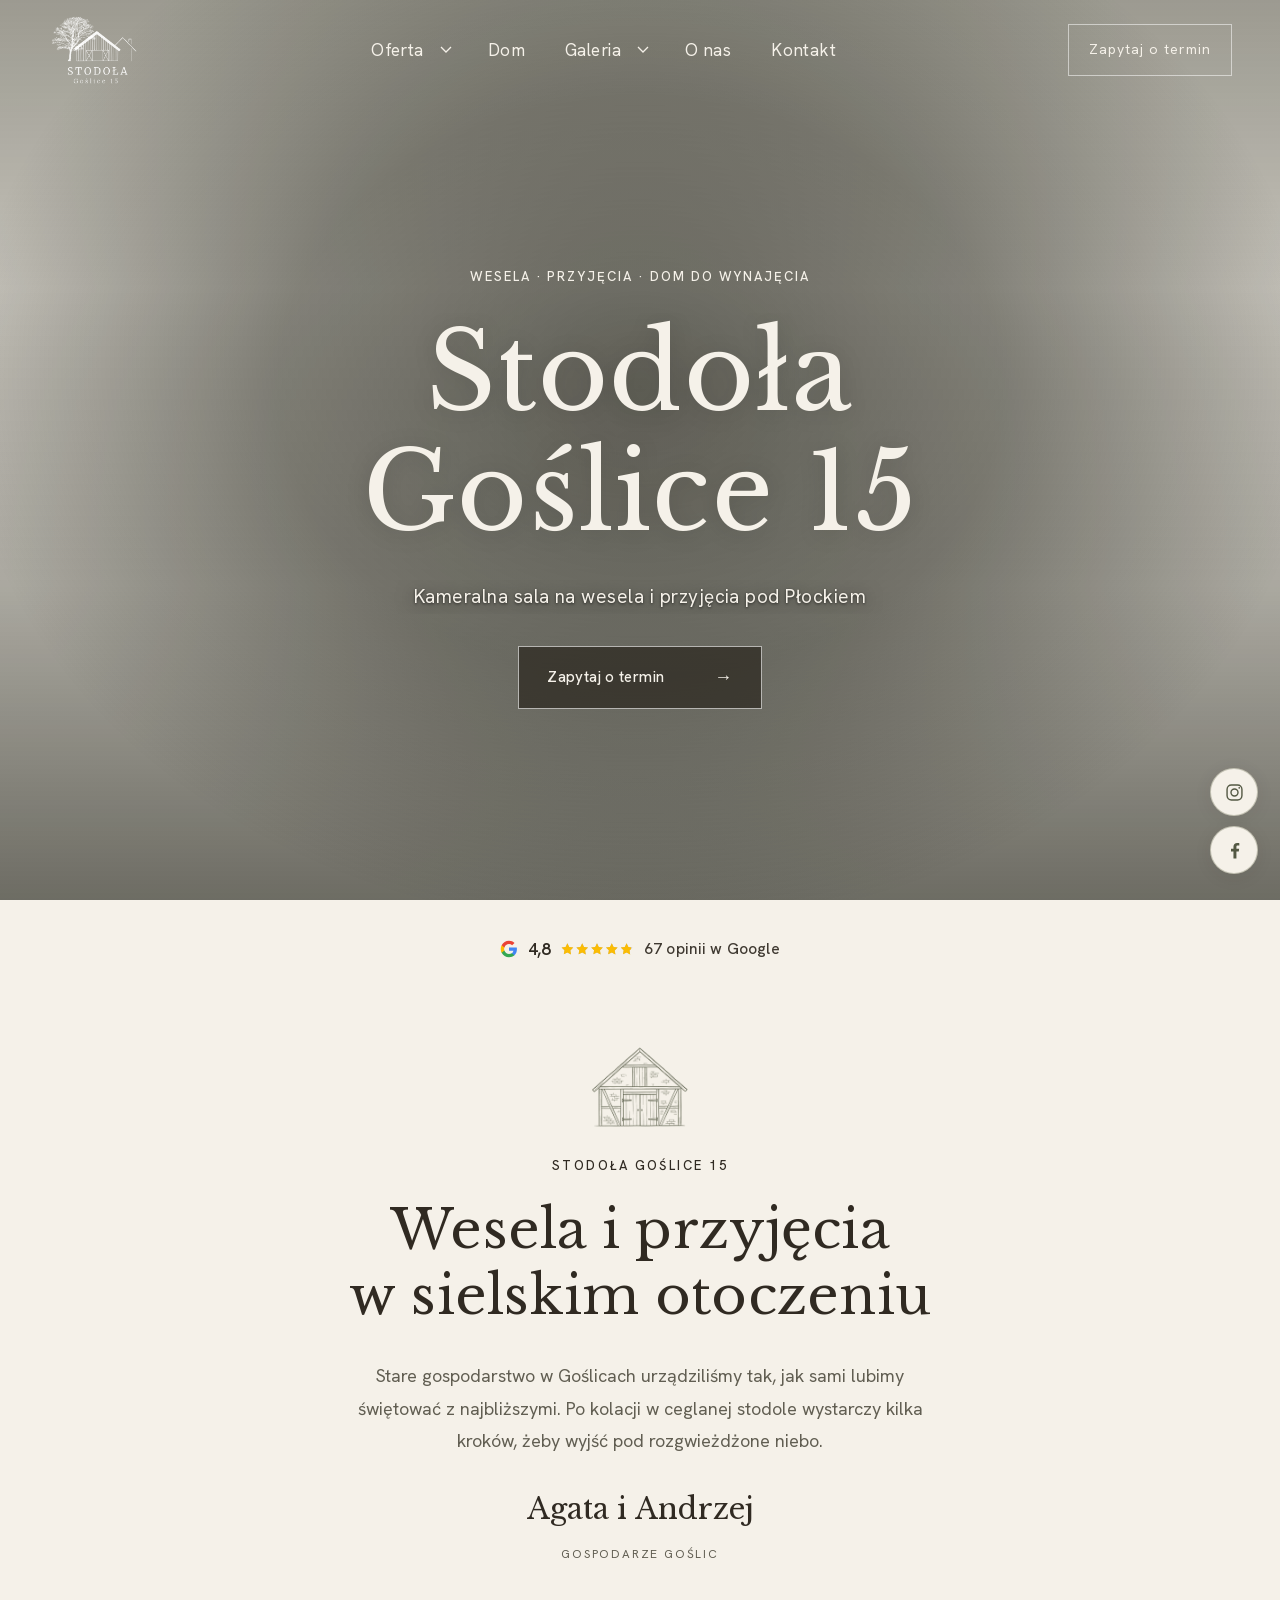
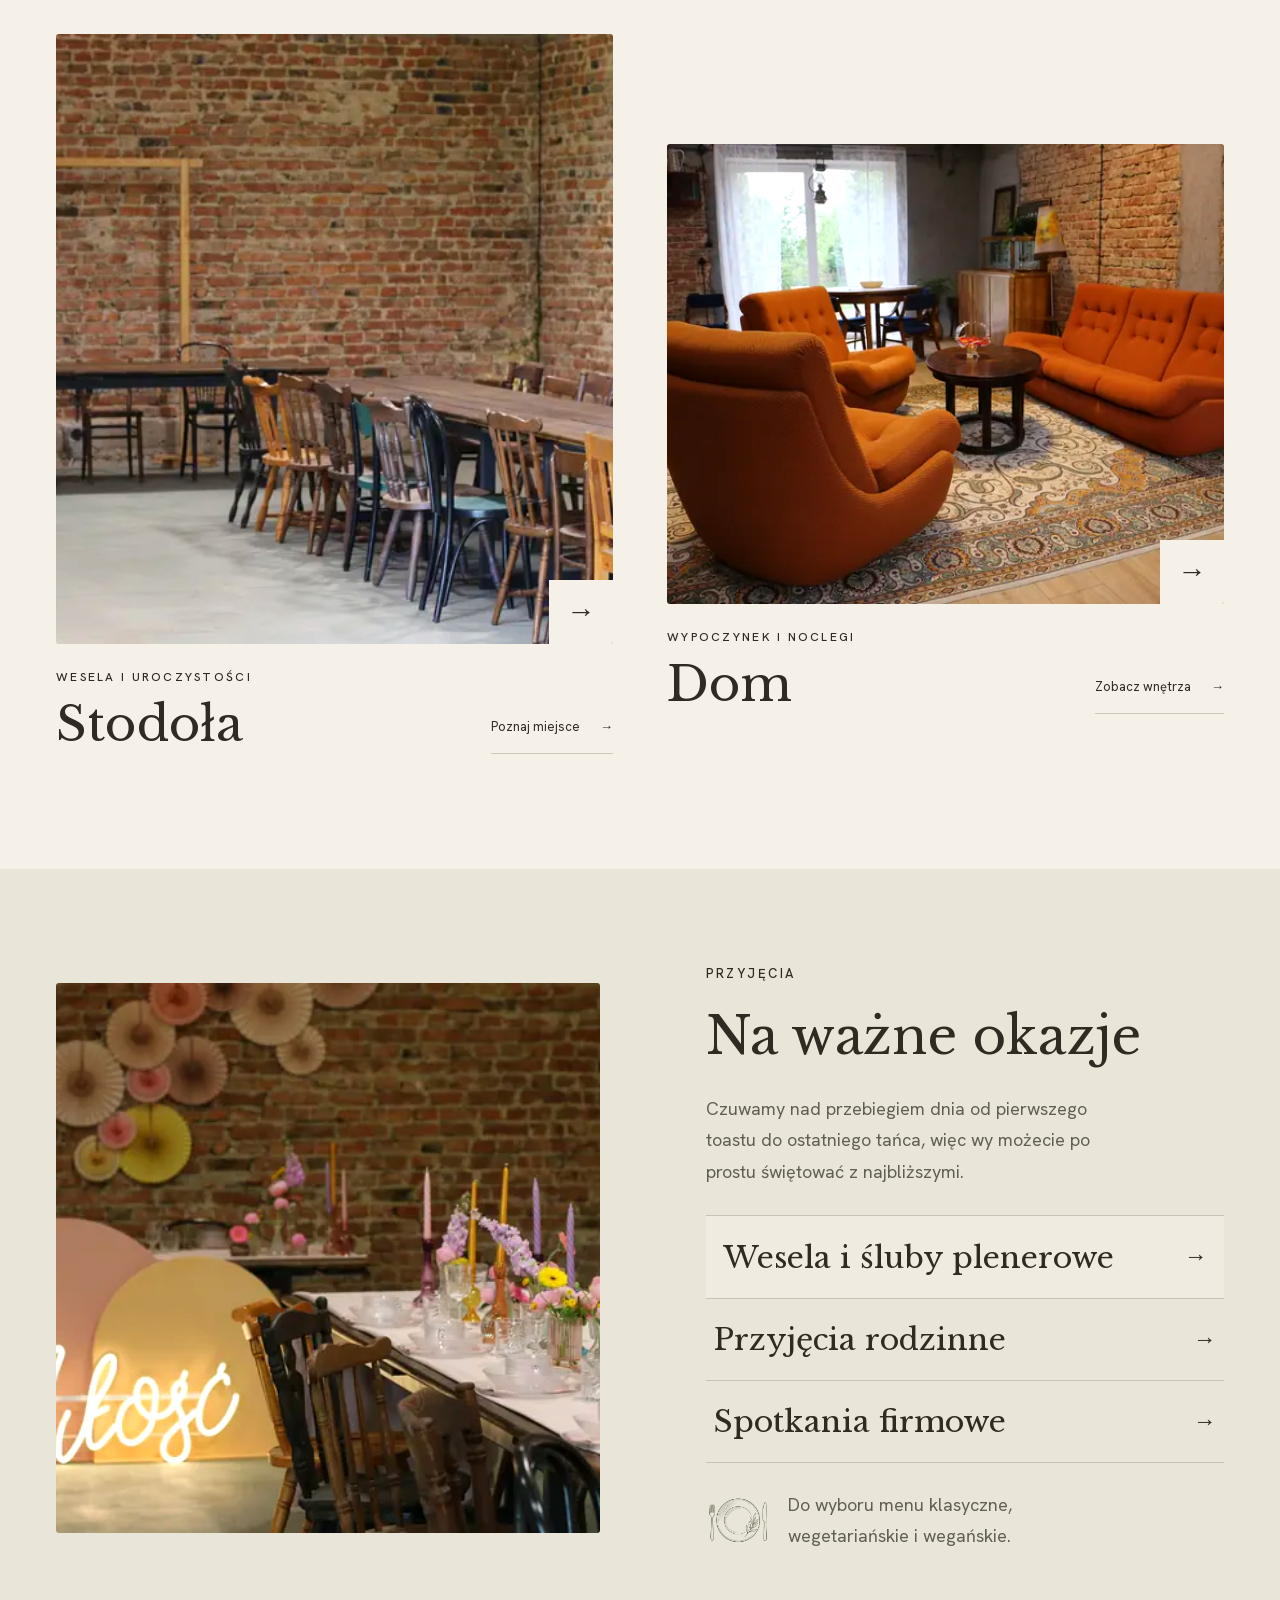
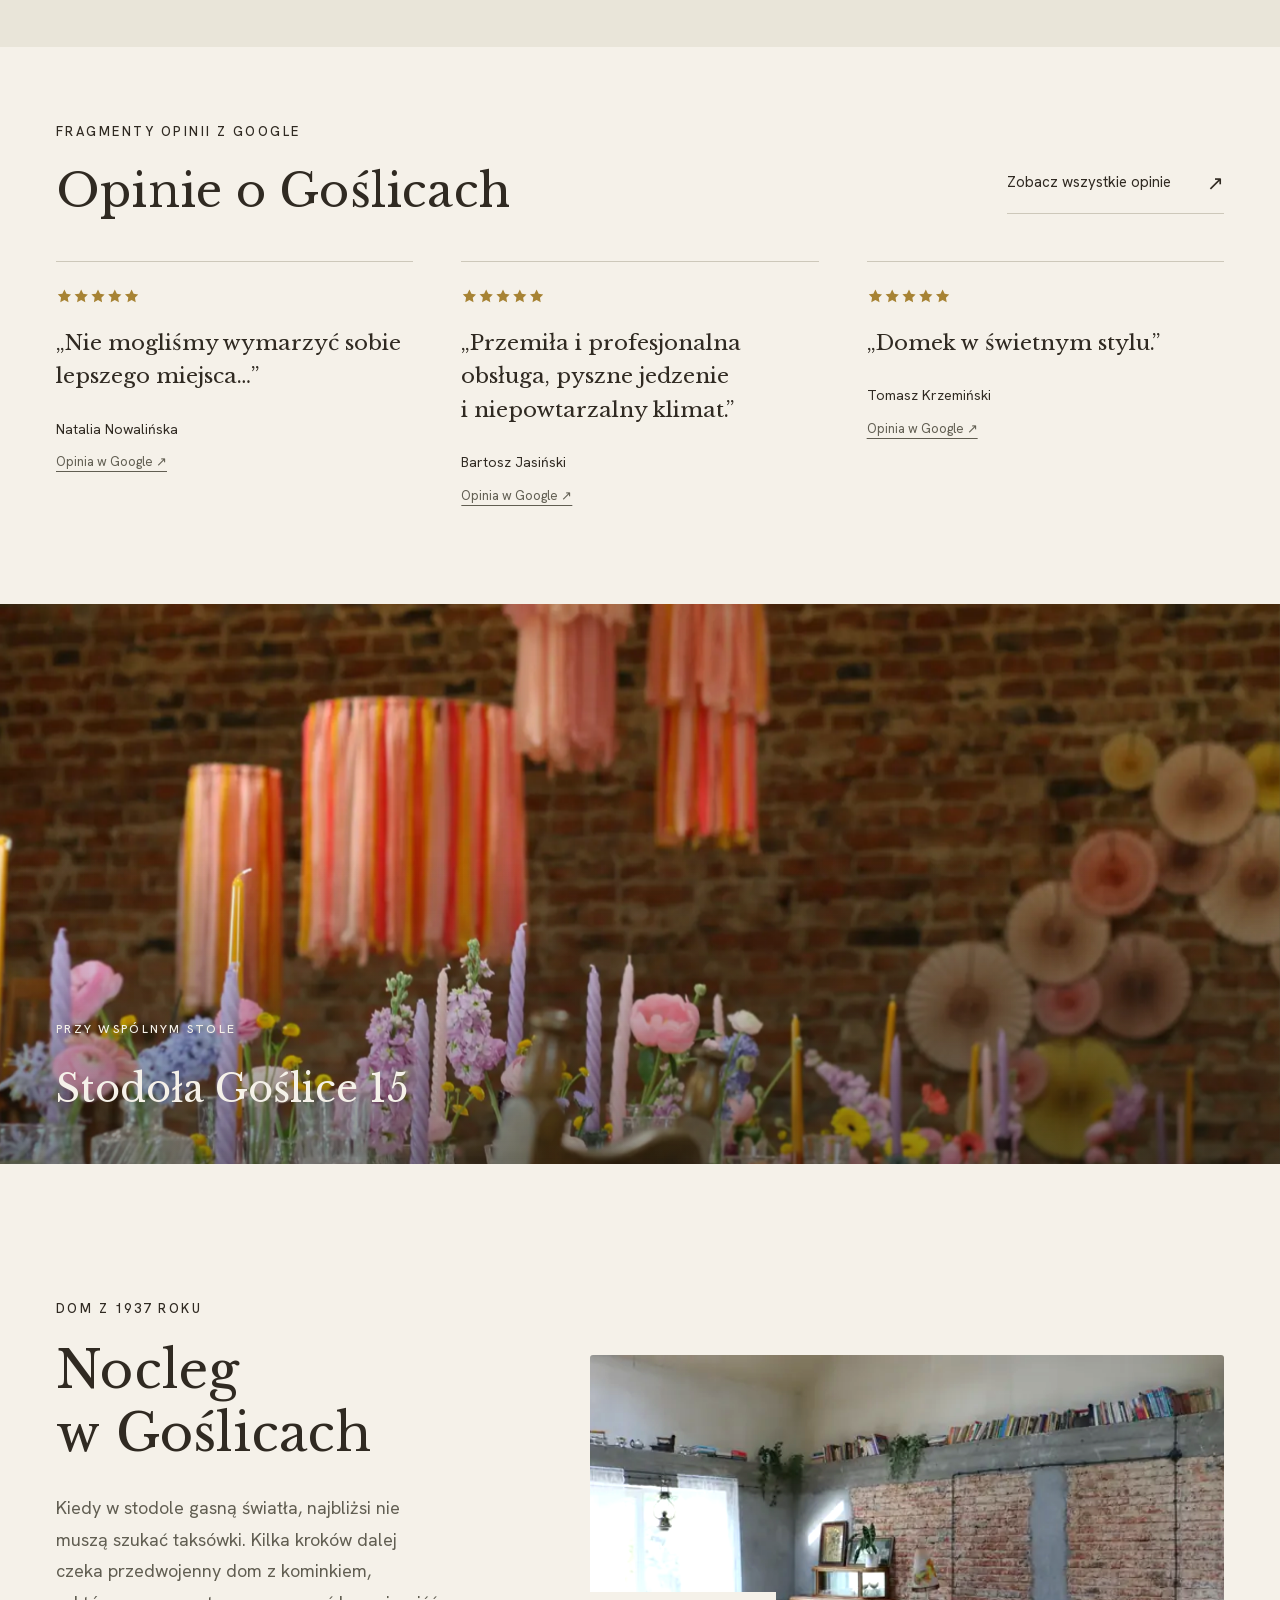
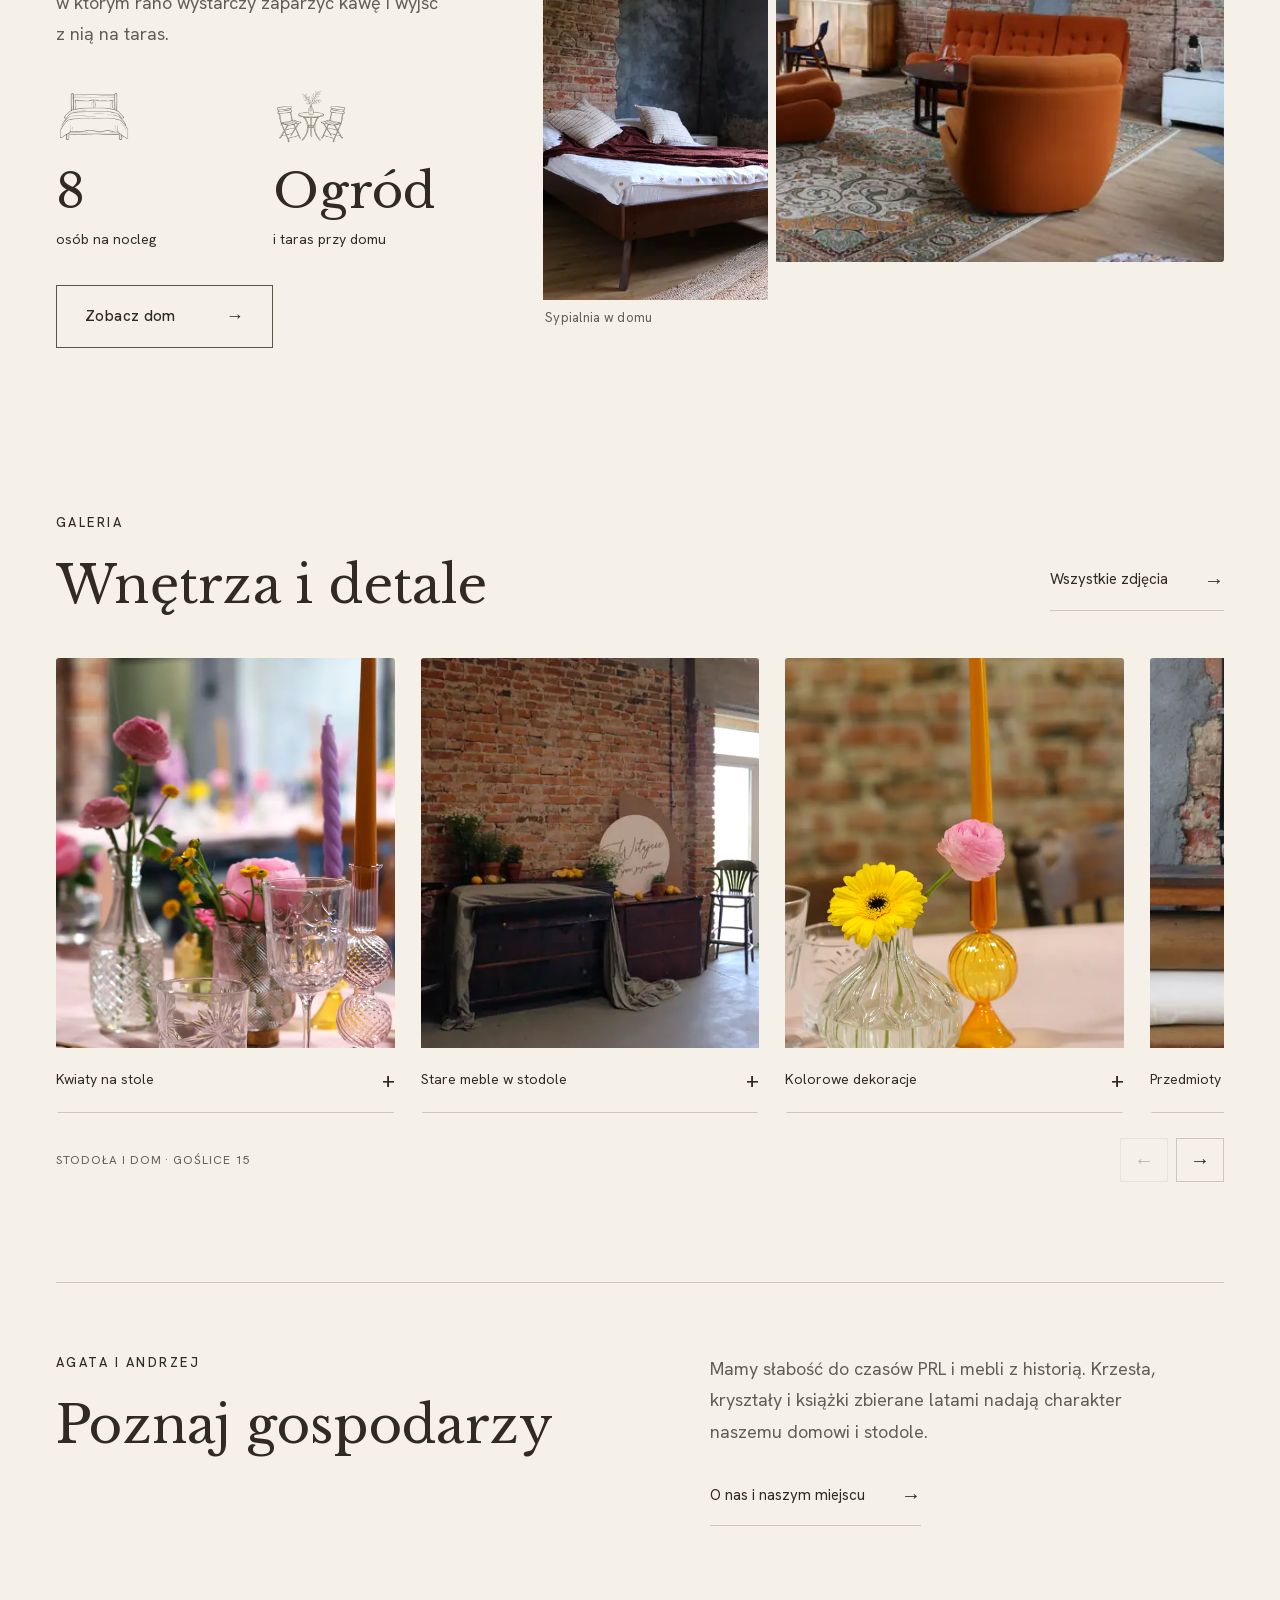
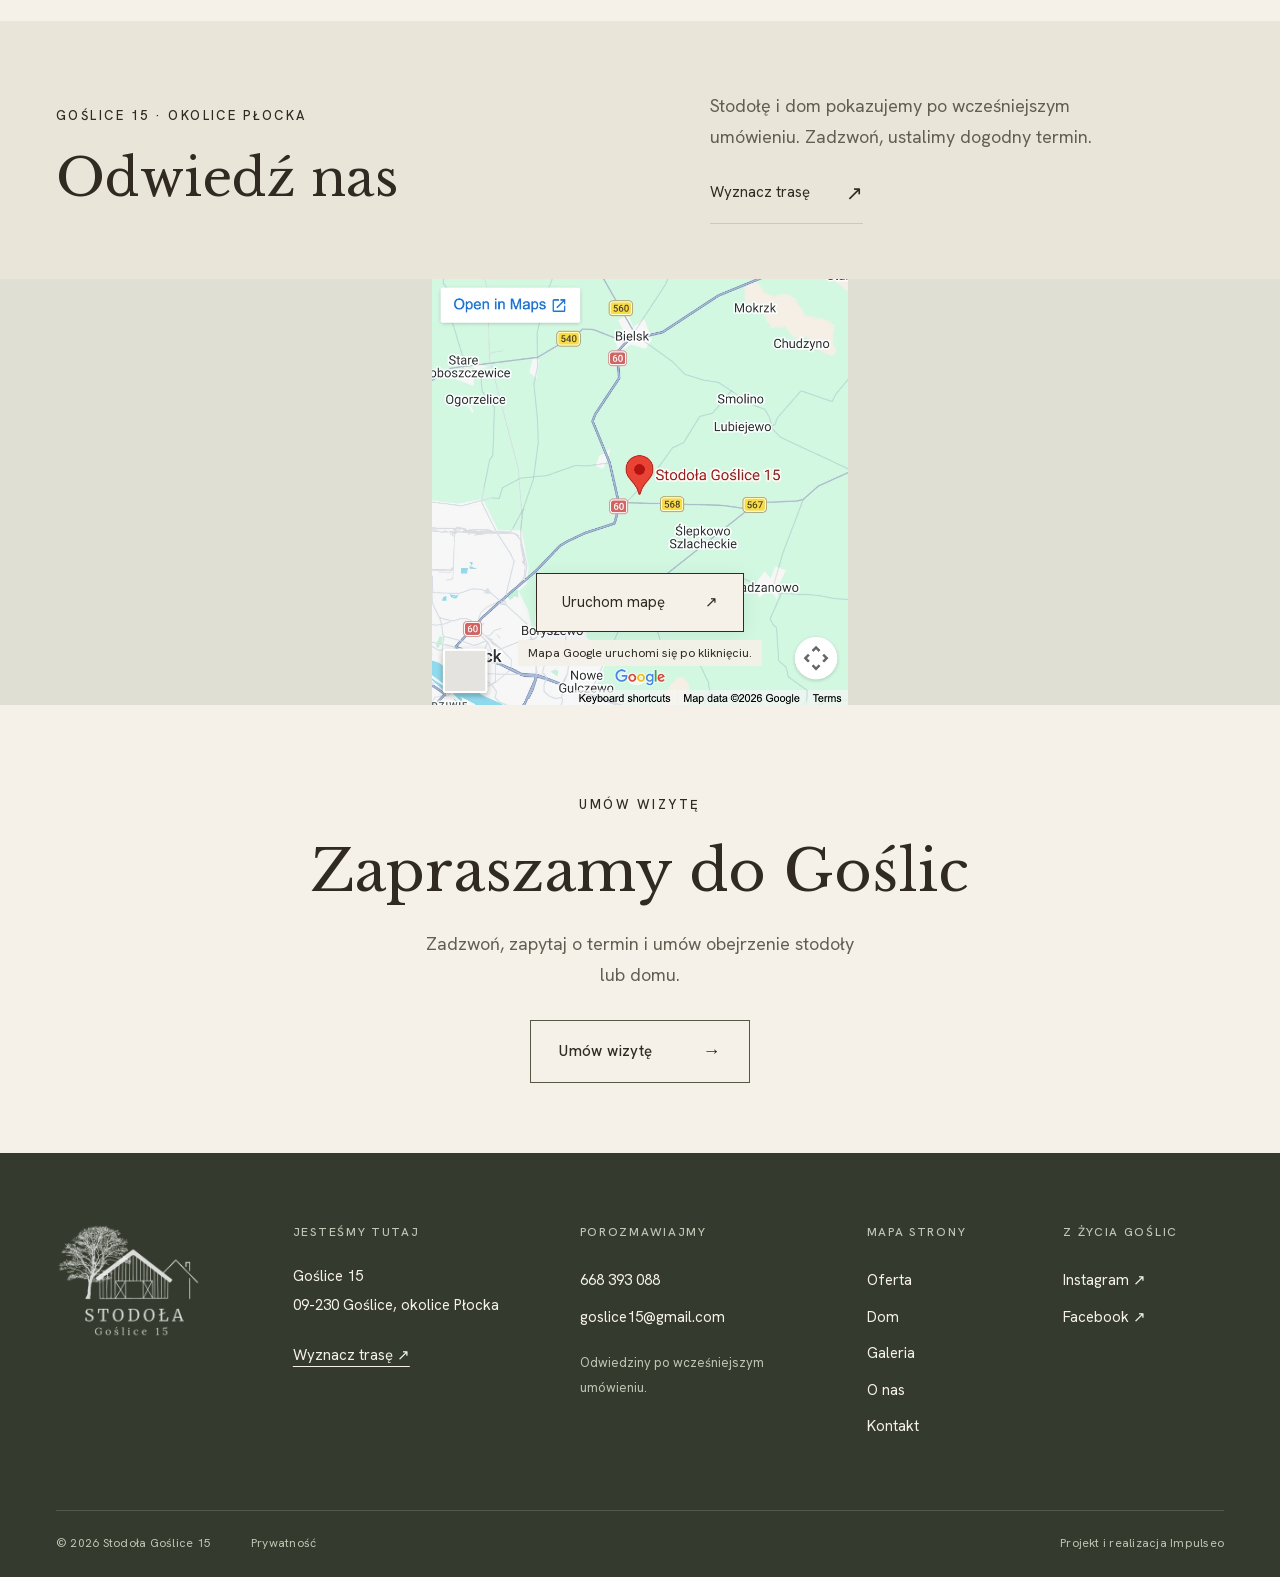
==== commit 6068c16e: "Rewrite site copy, offer points, footer sitemap and form fixes - New copy on all pages (copy-stron s" ====
--- a/index.html
+++ b/index.html
@@ -1,2 +1,2 @@
-<!doctype html><html lang="pl"><head><meta charset="UTF-8"><meta name="viewport" content="width=device-width,initial-scale=1"><script>document.documentElement.classList.add('js')</script><title>Wesela, przyjęcia i dom pod Płockiem | Stodoła Goślice 15</title><meta name="description" content="Stodoła Goślice 15: wesela, przyjęcia rodzinne, spotkania firmowe i dom do wynajęcia w okolicach Płocka."><meta name="robots" content="noindex,nofollow,noarchive"><meta name="theme-color" content="#FBF6EE"><link rel="canonical" href="https://impulseo-pl.github.io/stodola-goslice-15-podglad/index.html"><link rel="icon" href="img/favicon.png" type="image/png"><meta property="og:url" content="https://impulseo-pl.github.io/stodola-goslice-15-podglad/index.html"><meta property="og:type" content="website"><meta property="og:title" content="Wesela, przyjęcia i dom pod Płockiem | Stodoła Goślice 15"><meta property="og:description" content="Stodoła Goślice 15: wesela, przyjęcia rodzinne, spotkania firmowe i dom do wynajęcia w okolicach Płocka."><meta property="og:image" content="https://impulseo-pl.github.io/stodola-goslice-15-podglad/img/hero.jpg"><meta property="og:locale" content="pl_PL"><meta property="og:image:width" content="1200"><meta property="og:image:height" content="630"><meta property="og:image:alt" content="Ceglane wnętrze Stodoły Goślice 15 przygotowane na przyjęcie"><meta name="twitter:card" content="summary_large_image"><script type="application/ld+json">{"@context":"https://schema.org","@type":["LocalBusiness","EventVenue"],"@id":"https://impulseo-pl.github.io/stodola-goslice-15-podglad/#miejsce","name":"Stodoła Goślice 15","url":"https://impulseo-pl.github.io/stodola-goslice-15-podglad/","image":"https://impulseo-pl.github.io/stodola-goslice-15-podglad/img/hero.jpg","logo":"https://impulseo-pl.github.io/stodola-goslice-15-podglad/img/logo.png","description":"Stodoła na wesela i przyjęcia oraz dom do wynajęcia w Goślicach pod Płockiem.","telephone":"+48668393088","email":"goslice15@gmail.com","address":{"@type":"PostalAddress","streetAddress":"Goślice 15","addressLocality":"Goślice","postalCode":"09-230","addressCountry":"PL"},"geo":{"@type":"GeoCoordinates","latitude":52.6103979,"longitude":19.8095224},"hasMap":"https://www.google.com/maps?cid=14983615758109011495","sameAs":["https://www.instagram.com/stodola_goslice15/","https://www.facebook.com/p/Stodo%C5%82a-Go%C5%9Blice-15-100090705344864/"]}</script><link rel="preload" href="assets/fonts/libre-baskerville-latin.woff2" as="font" type="font/woff2" crossorigin><link rel="preload" href="assets/fonts/libre-baskerville-latin-ext.woff2" as="font" type="font/woff2" crossorigin><link rel="preload" href="assets/fonts/hanken-grotesk-latin.woff2" as="font" type="font/woff2" crossorigin><link rel="preload" href="assets/fonts/hanken-grotesk-latin-ext.woff2" as="font" type="font/woff2" crossorigin><link rel="preload" href="img/logo.png" as="image" fetchpriority="high"><script>(function(){var h=document.documentElement;try{if(matchMedia('(prefers-reduced-motion: reduce)').matches)return;if(!location.search.includes('intro')&&sessionStorage.getItem('goslice-arrival-r3'))return;sessionStorage.setItem('goslice-arrival-r3','1');h.classList.add('arrival-on');var stop=function(){h.classList.remove('arrival-on');h.classList.add('hero-ready');document.dispatchEvent(new Event('goslice:arrival-end'));};window.gosliceSkipArrival=stop;['pointerdown','wheel','touchstart','keydown'].forEach(function(e){window.addEventListener(e,stop,{once:true,passive:true});});setTimeout(stop,3800);}catch(e){h.classList.remove('arrival-on');}})();
-</script><link rel="stylesheet" href="assets/rdzen.css?v=19"><link rel="stylesheet" href="assets/app.css?v=20261029-menu-1"><script defer src="assets/rdzen.js?v=19"></script><script defer src="assets/app.js?v=20261029-menu-1"></script></head><body class="page-home"><div class="arrival-screen" aria-hidden="true"><div class="arrival-panel arrival-left"></div><div class="arrival-panel arrival-right"></div><div class="arrival-mark"><img src="img/logo.png" width="318" height="252" alt=""><i></i></div></div><a class="skip" href="#tresc">Przejdź do treści</a><header class="top"><div class="header-inner"><a class="brand" href="index.html" aria-label="Stodoła Goślice 15, strona główna"><img src="img/logo.png" width="318" height="252" alt="Stodoła Goślice 15"></a><button class="burger" aria-expanded="false" aria-controls="menu"><span>Menu</span><i aria-hidden="true"></i></button><nav class="nav" id="menu" aria-label="Główna nawigacja"><div class="offer-nav " data-open="false" data-disclosure="ofertę"><div class="offer-nav-row"><a class="offer-nav-link" href="oferta.html">Oferta</a><button class="offer-toggle" type="button" aria-label="Rozwiń ofertę" aria-expanded="false" aria-controls="oferta-menu"><svg width="12" height="8" viewBox="0 0 12 8" aria-hidden="true"><path d="m1 1 5 5 5-5" fill="none" stroke="currentColor" stroke-width="1.3"/></svg></button></div><ul class="offer-panel" id="oferta-menu" aria-label="Oferta"><li><a href="oferta.html#wesela"><span class="offer-label">Wesela</span><span class="offer-direction" aria-hidden="true">↗</span></a></li><li><a href="oferta.html#przyjecia"><span class="offer-label">Przyjęcia okolicznościowe</span><span class="offer-direction" aria-hidden="true">↗</span></a></li><li><a href="oferta.html#chrzciny"><span class="offer-label">Chrzciny</span><span class="offer-direction" aria-hidden="true">↗</span></a></li><li><a href="oferta.html#komunie"><span class="offer-label">Komunie</span><span class="offer-direction" aria-hidden="true">↗</span></a></li><li><a href="oferta.html#firmowe"><span class="offer-label">Spotkania firmowe</span><span class="offer-direction" aria-hidden="true">↗</span></a></li><li><a href="oferta.html#dom"><span class="offer-label">Wynajem domu</span><span class="offer-direction" aria-hidden="true">↗</span></a></li><li><a href="oferta.html#catering"><span class="offer-label">Catering świąteczny</span><span class="offer-direction" aria-hidden="true">↗</span></a></li><li><a href="oferta.html#sesje"><span class="offer-label">Sesje zdjęciowe</span><span class="offer-direction" aria-hidden="true">↗</span></a></li><li class="offer-overview"><a class="offer-all" href="oferta.html">Zobacz całą ofertę<span aria-hidden="true">→</span></a></li></ul></div><a href="dom.html" >Dom<span class="nav-arrow" aria-hidden="true">→</span></a><div class="offer-nav gallery-nav" data-open="false" data-disclosure="galerię"><div class="offer-nav-row"><a class="offer-nav-link" href="galeria.html">Galeria</a><button class="offer-toggle" type="button" aria-label="Rozwiń galerię" aria-expanded="false" aria-controls="galeria-menu"><svg width="12" height="8" viewBox="0 0 12 8" aria-hidden="true"><path d="m1 1 5 5 5-5" fill="none" stroke="currentColor" stroke-width="1.3"/></svg></button></div><ul class="offer-panel" id="galeria-menu" aria-label="Galeria"><li><a class="offer-all" href="galeria.html">Cała galeria<span aria-hidden="true">↗</span></a></li><li><a href="galeria.html#stodola">Stodoła</a></li><li><a href="galeria.html#dom">Dom</a></li><li><a href="galeria.html#detale">Detale</a></li></ul></div><a href="o-nas.html" >O nas<span class="nav-arrow" aria-hidden="true">→</span></a><a href="kontakt.html" >Kontakt<span class="nav-arrow" aria-hidden="true">→</span></a></nav><a class="header-phone" href="kontakt.html">Zapytaj o termin</a></div></header><script src="assets/entrance.js?v=20261029-menu-1"></script><main id="tresc"><section class="hero"><div class="hero-picture"><picture><source media="(max-width: 760px)" srcset="img/zielona-sala-r3-640.webp 640w, img/zielona-sala-r3-800.webp 800w, img/zielona-sala-r3-1100.webp 1100w" sizes="100vw"><source media="(min-width: 761px)" type="image/avif" srcset="img/hero-sala-1100.avif 1100w, img/hero-sala-1600.avif 1600w" sizes="100vw"><img src="img/hero-sala-1100.webp" srcset="img/hero-sala-640.webp 640w, img/hero-sala-1100.webp 1100w, img/hero-sala-1600.webp 1600w" sizes="100vw" width="1600" height="1064" alt="Ceglane wnętrze Stodoły Goślice 15 przygotowane na przyjęcie" fetchpriority="high" loading="eager" decoding="async"></picture></div><div class="hero-content wrap"><p class="eyebrow">WESELA · PRZYJĘCIA · DOM DO WYNAJĘCIA</p><h1><span>Stodoła</span><span>Goślice 15</span></h1><p>Sala na wesela i przyjęcia pod Płockiem</p><a class="button button-light" href="kontakt.html">Zapytaj o termin<span aria-hidden="true">→</span></a></div></section><div class="top-rating wrap"><a class="rating-link" href="https://share.google/zNsgTgw7Gfr0Usjlz" target="_blank" rel="noopener noreferrer" aria-label="4,8 67 opinii w Google. Zobacz opinie"><span class="g-badge"><svg class="gb-ico" viewBox="0 0 24 24" width="18" height="18" aria-hidden="true"><path fill="#4285F4" d="M22.56 12.25c0-.78-.07-1.53-.2-2.25H12v4.26h5.92c-.26 1.37-1.04 2.53-2.21 3.31v2.77h3.57c2.08-1.92 3.28-4.74 3.28-8.09z"/><path fill="#34A853" d="M12 23c2.97 0 5.46-.98 7.28-2.66l-3.57-2.77c-.98.66-2.23 1.06-3.71 1.06-2.86 0-5.29-1.93-6.16-4.53H2.18v2.84C3.99 20.53 7.7 23 12 23z"/><path fill="#FBBC05" d="M5.84 14.09c-.22-.66-.35-1.36-.35-2.09s.13-1.43.35-2.09V7.07H2.18C1.43 8.55 1 10.22 1 12s.43 3.45 1.18 4.93l2.85-2.22.81-.62z"/><path fill="#EA4335" d="M12 5.38c1.62 0 3.06.56 4.21 1.64l3.15-3.15C17.45 2.09 14.97 1 12 1 7.7 1 3.99 3.47 2.18 7.07l3.66 2.84c.87-2.6 3.3-4.53 6.16-4.53z"/></svg><b class="gb-ocena">4,8</b><svg class="gb-stars" viewBox="0 0 90 18" width="74" height="14.8" aria-hidden="true"><g class="gb-pusta"><path d="M9 1.6l2.2 4.46 4.92.72-3.56 3.47.84 4.9L9 12.74l-4.4 2.31.84-4.9L1.88 6.68l4.92-.72L9 1.6Z" transform="translate(0,0)"/><path d="M9 1.6l2.2 4.46 4.92.72-3.56 3.47.84 4.9L9 12.74l-4.4 2.31.84-4.9L1.88 6.68l4.92-.72L9 1.6Z" transform="translate(18,0)"/><path d="M9 1.6l2.2 4.46 4.92.72-3.56 3.47.84 4.9L9 12.74l-4.4 2.31.84-4.9L1.88 6.68l4.92-.72L9 1.6Z" transform="translate(36,0)"/><path d="M9 1.6l2.2 4.46 4.92.72-3.56 3.47.84 4.9L9 12.74l-4.4 2.31.84-4.9L1.88 6.68l4.92-.72L9 1.6Z" transform="translate(54,0)"/><path d="M9 1.6l2.2 4.46 4.92.72-3.56 3.47.84 4.9L9 12.74l-4.4 2.31.84-4.9L1.88 6.68l4.92-.72L9 1.6Z" transform="translate(72,0)"/></g><clipPath id="gs960"><rect width="86.4" height="18"/></clipPath><g class="gb-peln" clip-path="url(#gs960)"><path d="M9 1.6l2.2 4.46 4.92.72-3.56 3.47.84 4.9L9 12.74l-4.4 2.31.84-4.9L1.88 6.68l4.92-.72L9 1.6Z" transform="translate(0,0)"/><path d="M9 1.6l2.2 4.46 4.92.72-3.56 3.47.84 4.9L9 12.74l-4.4 2.31.84-4.9L1.88 6.68l4.92-.72L9 1.6Z" transform="translate(18,0)"/><path d="M9 1.6l2.2 4.46 4.92.72-3.56 3.47.84 4.9L9 12.74l-4.4 2.31.84-4.9L1.88 6.68l4.92-.72L9 1.6Z" transform="translate(36,0)"/><path d="M9 1.6l2.2 4.46 4.92.72-3.56 3.47.84 4.9L9 12.74l-4.4 2.31.84-4.9L1.88 6.68l4.92-.72L9 1.6Z" transform="translate(54,0)"/><path d="M9 1.6l2.2 4.46 4.92.72-3.56 3.47.84 4.9L9 12.74l-4.4 2.31.84-4.9L1.88 6.68l4.92-.72L9 1.6Z" transform="translate(72,0)"/></g></svg><span class="gb-txt">67 opinii w Google</span></span></a></div><section class="welcome-section" id="miejsce"><div class="welcome wrap"><img class="flow-icon welcome-mark" src="img/flow-stodola.webp" alt="" aria-hidden="true" width="240" height="200" loading="lazy" decoding="async"><p class="eyebrow">STODOŁA GOŚLICE 15</p><h2>Wesela i przyjęcia<br>w sielskim otoczeniu</h2><p>Stare gospodarstwo, ceglana stodoła i dom z 1937 roku. Stworzyliśmy tu miejsce na spotkania z najbliższymi. Zapraszamy na wesele, rodzinne przyjęcie lub pobyt poza miastem.</p><div class="welcome-sign"><span>Agata i Andrzej</span><span>GOSPODARZE GOŚLIC</span></div></div><div class="spaces wrap"><a class="space-link" href="oferta.html#wesela"><div class="space-image"><img class="" src="img/wnetrze-r3-1100.webp" srcset="img/wnetrze-r3-640.webp 640w, img/wnetrze-r3-800.webp 800w, img/wnetrze-r3-1100.webp 1100w, img/wnetrze-r3-1800.webp 1800w" sizes="(max-width: 760px) calc(100vw - 44px), 50vw" width="1800" height="1286" alt="Ceglana sala z drewnianymi stołami" loading="eager" decoding="async"><span class="image-corner" aria-hidden="true">→</span></div><div class="space-label"><div><p class="eyebrow">WESELA I UROCZYSTOŚCI</p><h2>Stodoła</h2></div><span class="space-cta">Poznaj miejsce <span aria-hidden="true">→</span></span></div></a><a class="space-link" href="dom.html"><div class="space-image"><img class="" src="img/dom-r3-1100.webp" srcset="img/dom-r3-640.webp 640w, img/dom-r3-800.webp 800w, img/dom-r3-1100.webp 1100w, img/dom-r3-1800.webp 1800w" sizes="(max-width: 760px) calc(100vw - 44px), 50vw" width="1800" height="1200" alt="Salon z pomarańczowymi fotelami, cegłą i starymi meblami" loading="eager" decoding="async"><span class="image-corner" aria-hidden="true">→</span></div><div class="space-label"><div><p class="eyebrow">WYPOCZYNEK I NOCLEGI</p><h2>Dom</h2></div><span class="space-cta">Zobacz wnętrza <span aria-hidden="true">→</span></span></div></a></div></section><section class="events-section"><div class="events-layout wrap"><div class="events-photo"><div class="event-image active" data-event-image="wesele" aria-hidden="false"><img class="" src="img/przyjecie-r3-1100.webp" srcset="img/przyjecie-r3-640.webp 640w, img/przyjecie-r3-800.webp 800w, img/przyjecie-r3-1100.webp 1100w, img/przyjecie-r3-1800.webp 1800w, img/przyjecie-r3-2880.webp 2880w" sizes="(max-width: 760px) calc(100vw - 44px), 50vw" width="1800" height="1200" alt="Sala stodoły przygotowana do uroczystości" loading="lazy" decoding="async"></div><div class="event-image" data-event-image="rodzinne" aria-hidden="true"><img class="" src="img/rozowy-stol-r3-1100.webp" srcset="img/rozowy-stol-r3-640.webp 640w, img/rozowy-stol-r3-800.webp 800w, img/rozowy-stol-r3-1100.webp 1100w, img/rozowy-stol-r3-1800.webp 1800w" sizes="(max-width: 760px) calc(100vw - 44px), 50vw" width="1800" height="1200" alt="Przygotowany stół z kwiatami i świecami" loading="lazy" decoding="async"></div><div class="event-image" data-event-image="firmowe" aria-hidden="true"><img class="" src="img/krzesla-r3-1100.webp" srcset="img/krzesla-r3-640.webp 640w, img/krzesla-r3-800.webp 800w, img/krzesla-r3-1100.webp 1100w, img/krzesla-r3-1800.webp 1800w" sizes="(max-width: 760px) calc(100vw - 44px), 50vw" width="1800" height="1200" alt="Różne drewniane krzesła przy stole w stodole" loading="lazy" decoding="async"></div></div><div class="events-copy"><p class="eyebrow">PRZYJĘCIA</p><h2>Na ważne okazje</h2><p>Wesele, chrzciny, komunia czy spotkanie firmowe. Pomożemy ustalić szczegóły i przygotować przyjęcie.</p><div class="event-links"><a href="oferta.html#wesela" data-event="wesele" class="selected"><span>Wesela i śluby plenerowe</span><b aria-hidden="true">→</b></a><a href="oferta.html#przyjecia" data-event="rodzinne"><span>Przyjęcia rodzinne</span><b aria-hidden="true">→</b></a><a href="oferta.html#firmowe" data-event="firmowe"><span>Spotkania firmowe</span><b aria-hidden="true">→</b></a></div><p class="events-menu">Menu klasyczne, wegetariańskie i wegańskie.</p></div></div></section><section class="reviews wrap" aria-labelledby="opinie-title"><div class="section-title"><div><p class="eyebrow">FRAGMENTY OPINII Z GOOGLE</p><h2 id="opinie-title">Opinie o Goślicach</h2></div><a class="text-link" href="https://www.google.com/maps?cid=14983615758109011495" target="_blank" rel="noopener noreferrer">Zobacz wszystkie opinie<span aria-hidden="true">↗</span></a></div><div class="review-grid"><figure class="review-item"><svg class="review-stars" viewBox="0 0 90 18" width="84" height="17" role="img" aria-label="5 na 5 gwiazdek"><g fill="currentColor"><path d="M9 1.6l2.2 4.46 4.92.72-3.56 3.47.84 4.9L9 12.74l-4.4 2.31.84-4.9L1.88 6.68l4.92-.72L9 1.6Z" transform="translate(0,0)"/><path d="M9 1.6l2.2 4.46 4.92.72-3.56 3.47.84 4.9L9 12.74l-4.4 2.31.84-4.9L1.88 6.68l4.92-.72L9 1.6Z" transform="translate(18,0)"/><path d="M9 1.6l2.2 4.46 4.92.72-3.56 3.47.84 4.9L9 12.74l-4.4 2.31.84-4.9L1.88 6.68l4.92-.72L9 1.6Z" transform="translate(36,0)"/><path d="M9 1.6l2.2 4.46 4.92.72-3.56 3.47.84 4.9L9 12.74l-4.4 2.31.84-4.9L1.88 6.68l4.92-.72L9 1.6Z" transform="translate(54,0)"/><path d="M9 1.6l2.2 4.46 4.92.72-3.56 3.47.84 4.9L9 12.74l-4.4 2.31.84-4.9L1.88 6.68l4.92-.72L9 1.6Z" transform="translate(72,0)"/></g></svg><blockquote>„Nie mogliśmy wymarzyć sobie lepszego miejsca…”</blockquote><figcaption><cite>Natalia Nowalińska</cite><a href="https://www.google.com/maps?cid=14983615758109011495" target="_blank" rel="noopener noreferrer">Opinia w Google ↗</a></figcaption></figure><figure class="review-item"><svg class="review-stars" viewBox="0 0 90 18" width="84" height="17" role="img" aria-label="5 na 5 gwiazdek"><g fill="currentColor"><path d="M9 1.6l2.2 4.46 4.92.72-3.56 3.47.84 4.9L9 12.74l-4.4 2.31.84-4.9L1.88 6.68l4.92-.72L9 1.6Z" transform="translate(0,0)"/><path d="M9 1.6l2.2 4.46 4.92.72-3.56 3.47.84 4.9L9 12.74l-4.4 2.31.84-4.9L1.88 6.68l4.92-.72L9 1.6Z" transform="translate(18,0)"/><path d="M9 1.6l2.2 4.46 4.92.72-3.56 3.47.84 4.9L9 12.74l-4.4 2.31.84-4.9L1.88 6.68l4.92-.72L9 1.6Z" transform="translate(36,0)"/><path d="M9 1.6l2.2 4.46 4.92.72-3.56 3.47.84 4.9L9 12.74l-4.4 2.31.84-4.9L1.88 6.68l4.92-.72L9 1.6Z" transform="translate(54,0)"/><path d="M9 1.6l2.2 4.46 4.92.72-3.56 3.47.84 4.9L9 12.74l-4.4 2.31.84-4.9L1.88 6.68l4.92-.72L9 1.6Z" transform="translate(72,0)"/></g></svg><blockquote>„Przemiła i profesjonalna obsługa, pyszne jedzenie i niepowtarzalny klimat.”</blockquote><figcaption><cite>Bartosz Jasiński</cite><a href="https://www.google.com/maps?cid=14983615758109011495" target="_blank" rel="noopener noreferrer">Opinia w Google ↗</a></figcaption></figure><figure class="review-item"><svg class="review-stars" viewBox="0 0 90 18" width="84" height="17" role="img" aria-label="5 na 5 gwiazdek"><g fill="currentColor"><path d="M9 1.6l2.2 4.46 4.92.72-3.56 3.47.84 4.9L9 12.74l-4.4 2.31.84-4.9L1.88 6.68l4.92-.72L9 1.6Z" transform="translate(0,0)"/><path d="M9 1.6l2.2 4.46 4.92.72-3.56 3.47.84 4.9L9 12.74l-4.4 2.31.84-4.9L1.88 6.68l4.92-.72L9 1.6Z" transform="translate(18,0)"/><path d="M9 1.6l2.2 4.46 4.92.72-3.56 3.47.84 4.9L9 12.74l-4.4 2.31.84-4.9L1.88 6.68l4.92-.72L9 1.6Z" transform="translate(36,0)"/><path d="M9 1.6l2.2 4.46 4.92.72-3.56 3.47.84 4.9L9 12.74l-4.4 2.31.84-4.9L1.88 6.68l4.92-.72L9 1.6Z" transform="translate(54,0)"/><path d="M9 1.6l2.2 4.46 4.92.72-3.56 3.47.84 4.9L9 12.74l-4.4 2.31.84-4.9L1.88 6.68l4.92-.72L9 1.6Z" transform="translate(72,0)"/></g></svg><blockquote>„Domek w świetnym stylu.”</blockquote><figcaption><cite>Tomasz Krzemiński</cite><a href="https://www.google.com/maps?cid=14983615758109011495" target="_blank" rel="noopener noreferrer">Opinia w Google ↗</a></figcaption></figure></div></section><section class="landscape" aria-label="Wnętrze stodoły"><div class="landscape-image"><img class="scene-parallax" src="img/lampiony-r3-1100.webp" srcset="img/lampiony-r3-640.webp 640w, img/lampiony-r3-800.webp 800w, img/lampiony-r3-1100.webp 1100w, img/lampiony-r3-1800.webp 1800w, img/lampiony-r3-2880.webp 2880w" sizes="100vw" width="1800" height="1200" alt="Kwiaty i kolorowe lampiony w ceglanej stodole" loading="lazy" decoding="async"></div><div class="landscape-caption"><p class="eyebrow">CEGŁA · DREWNO · KWIATY</p><p>Stodoła Goślice 15</p></div></section><section class="stay wrap"><div class="stay-copy"><p class="eyebrow">DOM Z 1937 ROKU</p><h2>Nocleg w Goślicach</h2><p>Obok stodoły czeka dom z kominkiem, starymi meblami, ogrodem i tarasem. Możesz wynająć go przy okazji przyjęcia albo osobno.</p><div class="stay-facts"><p><img class="flow-icon " src="img/flow-nocleg.webp" alt="" aria-hidden="true" width="240" height="200" loading="lazy" decoding="async"><b>8</b><span>osób na nocleg</span></p><p><img class="flow-icon " src="img/flow-ogrod.webp" alt="" aria-hidden="true" width="240" height="200" loading="lazy" decoding="async"><b>Ogród</b><span>i taras przy domu</span></p></div><a class="button" href="dom.html">Zobacz dom<span aria-hidden="true">→</span></a></div><div class="stay-pictures"><figure class="photo stay-main"><img class="" src="img/salon-r3-1100.webp" srcset="img/salon-r3-640.webp 640w, img/salon-r3-800.webp 800w, img/salon-r3-1100.webp 1100w, img/salon-r3-1800.webp 1800w, img/salon-r3-2880.webp 2880w" sizes="(max-width: 800px) 100vw, 50vw" width="1800" height="1286" alt="Wnętrze domu z miejscem do wspólnego wypoczynku" loading="lazy" decoding="async"></figure><figure class="photo stay-small"><img class="" src="img/sypialnia-r3-1100.webp" srcset="img/sypialnia-r3-640.webp 640w, img/sypialnia-r3-800.webp 800w, img/sypialnia-r3-1100.webp 1100w, img/sypialnia-r3-1800.webp 1800w" sizes="(max-width: 800px) 100vw, 50vw" width="1800" height="1286" alt="Sypialnia w domu Goślice 15" loading="lazy" decoding="async"><figcaption>Sypialnia w domu</figcaption></figure></div></section><section class="home-gallery wrap"><div class="section-title"><div><p class="eyebrow">GALERIA</p><h2>Wnętrza i detale</h2></div><a class="text-link" href="galeria.html">Wszystkie zdjęcia<span aria-hidden="true">→</span></a></div><div class="gallery-track" id="album"><a class="gallery-photo" href="img/kwiaty-r3-1800.webp" data-bez-przejscia data-zoom="img/kwiaty-r3-1800.webp" data-alt="Kwiaty na stole przygotowanym na przyjęcie" data-cap="Kwiaty na stole" data-group="detale"><img class="" src="img/kwiaty-r3-1100.webp" srcset="img/kwiaty-r3-640.webp 640w, img/kwiaty-r3-800.webp 800w, img/kwiaty-r3-1100.webp 1100w, img/kwiaty-r3-1800.webp 1800w" sizes="(max-width: 760px) 48vw, 33vw" width="1800" height="2700" alt="Kwiaty na stole przygotowanym na przyjęcie" loading="lazy" decoding="async"><span class="photo-label">Kwiaty na stole<span aria-hidden="true">+</span></span></a><a class="gallery-photo" href="img/pianino-r3-1800.webp" data-bez-przejscia data-zoom="img/pianino-r3-1800.webp" data-alt="Stare meble przy oknie w ceglanej stodole" data-cap="Stare meble w stodole" data-group="detale"><img class="" src="img/pianino-r3-1100.webp" srcset="img/pianino-r3-640.webp 640w, img/pianino-r3-800.webp 800w, img/pianino-r3-1100.webp 1100w, img/pianino-r3-1800.webp 1800w" sizes="(max-width: 760px) 48vw, 33vw" width="1800" height="1200" alt="Stare meble przy oknie w ceglanej stodole" loading="lazy" decoding="async"><span class="photo-label">Stare meble w stodole<span aria-hidden="true">+</span></span></a><a class="gallery-photo" href="img/dekoracje-r3-1800.webp" data-bez-przejscia data-zoom="img/dekoracje-r3-1800.webp" data-alt="Kolorowe wazony z kwiatami" data-cap="Kolorowe dekoracje" data-group="detale"><img class="" src="img/dekoracje-r3-1100.webp" srcset="img/dekoracje-r3-640.webp 640w, img/dekoracje-r3-800.webp 800w, img/dekoracje-r3-1100.webp 1100w, img/dekoracje-r3-1800.webp 1800w" sizes="(max-width: 760px) 48vw, 33vw" width="1800" height="2700" alt="Kolorowe wazony z kwiatami" loading="lazy" decoding="async"><span class="photo-label">Kolorowe dekoracje<span aria-hidden="true">+</span></span></a><a class="gallery-photo" href="img/stare-przedmioty-r3-1800.webp" data-bez-przejscia data-zoom="img/stare-przedmioty-r3-1800.webp" data-alt="Zabytkowy telefon pośród starych domowych sprzętów" data-cap="Przedmioty z historią" data-group="detale"><img class="" src="img/stare-przedmioty-r3-1100.webp" srcset="img/stare-przedmioty-r3-640.webp 640w, img/stare-przedmioty-r3-800.webp 800w, img/stare-przedmioty-r3-1100.webp 1100w, img/stare-przedmioty-r3-1800.webp 1800w" sizes="(max-width: 760px) 48vw, 33vw" width="1800" height="1200" alt="Zabytkowy telefon pośród starych domowych sprzętów" loading="lazy" decoding="async"><span class="photo-label">Przedmioty z historią<span aria-hidden="true">+</span></span></a><a class="gallery-photo" href="img/wnetrze-r3-1800.webp" data-bez-przejscia data-zoom="img/wnetrze-r3-1800.webp" data-alt="Ceglana sala z drewnianymi stołami" data-cap="Ceglane wnętrze" data-group="stodola"><img class="" src="img/wnetrze-r3-1100.webp" srcset="img/wnetrze-r3-640.webp 640w, img/wnetrze-r3-800.webp 800w, img/wnetrze-r3-1100.webp 1100w, img/wnetrze-r3-1800.webp 1800w" sizes="(max-width: 760px) 48vw, 33vw" width="1800" height="1286" alt="Ceglana sala z drewnianymi stołami" loading="lazy" decoding="async"><span class="photo-label">Ceglane wnętrze<span aria-hidden="true">+</span></span></a><a class="gallery-photo" href="img/zielony-stol-r3-1800.webp" data-bez-przejscia data-zoom="img/zielony-stol-r3-1800.webp" data-alt="Zielone dekoracje na nakrytym stole" data-cap="Nakryty stół" data-group="stodola"><img class="" src="img/zielony-stol-r3-1100.webp" srcset="img/zielony-stol-r3-640.webp 640w, img/zielony-stol-r3-800.webp 800w, img/zielony-stol-r3-1100.webp 1100w, img/zielony-stol-r3-1800.webp 1800w" sizes="(max-width: 760px) 48vw, 33vw" width="1800" height="2700" alt="Zielone dekoracje na nakrytym stole" loading="lazy" decoding="async"><span class="photo-label">Nakryty stół<span aria-hidden="true">+</span></span></a><a class="gallery-photo" href="img/jadalnia-r3-1800.webp" data-bez-przejscia data-zoom="img/jadalnia-r3-1800.webp" data-alt="Stół w jadalni domu Goślice 15" data-cap="Domowa jadalnia" data-group="dom"><img class="" src="img/jadalnia-r3-1100.webp" srcset="img/jadalnia-r3-640.webp 640w, img/jadalnia-r3-800.webp 800w, img/jadalnia-r3-1100.webp 1100w, img/jadalnia-r3-1800.webp 1800w" sizes="(max-width: 760px) 48vw, 33vw" width="1800" height="2520" alt="Stół w jadalni domu Goślice 15" loading="lazy" decoding="async"><span class="photo-label">Domowa jadalnia<span aria-hidden="true">+</span></span></a><a class="gallery-photo" href="img/wieczor-r3-1800.webp" data-bez-przejscia data-zoom="img/wieczor-r3-1800.webp" data-alt="Świetlny napis Miłość w stodole" data-cap="Miłość w Goślicach" data-group="detale"><img class="" src="img/wieczor-r3-1100.webp" srcset="img/wieczor-r3-640.webp 640w, img/wieczor-r3-800.webp 800w, img/wieczor-r3-1100.webp 1100w, img/wieczor-r3-1800.webp 1800w" sizes="(max-width: 760px) 48vw, 33vw" width="1800" height="1200" alt="Świetlny napis Miłość w stodole" loading="lazy" decoding="async"><span class="photo-label">Miłość w Goślicach<span aria-hidden="true">+</span></span></a><a class="gallery-photo" href="img/antresola-r3-1800.webp" data-bez-przejscia data-zoom="img/antresola-r3-1800.webp" data-alt="Przytulny kąt na antresoli" data-cap="Kąt na antresoli" data-group="dom"><img class="" src="img/antresola-r3-1100.webp" srcset="img/antresola-r3-640.webp 640w, img/antresola-r3-800.webp 800w, img/antresola-r3-1100.webp 1100w, img/antresola-r3-1800.webp 1800w" sizes="(max-width: 760px) 48vw, 33vw" width="1800" height="1286" alt="Przytulny kąt na antresoli" loading="lazy" decoding="async"><span class="photo-label">Kąt na antresoli<span aria-hidden="true">+</span></span></a><a class="gallery-photo" href="img/detal-r3-1800.webp" data-bez-przejscia data-zoom="img/detal-r3-1800.webp" data-alt="Pojedynczy kwiat w wazonie na stole" data-cap="Kwiaty i stara cegła" data-group="detale"><img class="" src="img/detal-r3-1100.webp" srcset="img/detal-r3-640.webp 640w, img/detal-r3-800.webp 800w, img/detal-r3-1100.webp 1100w, img/detal-r3-1800.webp 1800w" sizes="(max-width: 760px) 48vw, 33vw" width="1800" height="1200" alt="Pojedynczy kwiat w wazonie na stole" loading="lazy" decoding="async"><span class="photo-label">Kwiaty i stara cegła<span aria-hidden="true">+</span></span></a><a class="gallery-photo" href="img/kominek-r3-1800.webp" data-bez-przejscia data-zoom="img/kominek-r3-1800.webp" data-alt="Kominek i stary zielony kufer w domu" data-cap="Przy kominku" data-group="dom"><img class="" src="img/kominek-r3-1100.webp" srcset="img/kominek-r3-640.webp 640w, img/kominek-r3-800.webp 800w, img/kominek-r3-1100.webp 1100w, img/kominek-r3-1800.webp 1800w" sizes="(max-width: 760px) 48vw, 33vw" width="1800" height="1200" alt="Kominek i stary zielony kufer w domu" loading="lazy" decoding="async"><span class="photo-label">Przy kominku<span aria-hidden="true">+</span></span></a><a class="gallery-photo" href="img/sala-r3-1800.webp" data-bez-przejscia data-zoom="img/sala-r3-1800.webp" data-alt="Wnętrze stodoły z kwiatami na stołach" data-cap="Stodoła przed przyjęciem" data-group="stodola"><img class="" src="img/sala-r3-1100.webp" srcset="img/sala-r3-640.webp 640w, img/sala-r3-800.webp 800w, img/sala-r3-1100.webp 1100w, img/sala-r3-1800.webp 1800w, img/sala-r3-2880.webp 2880w" sizes="(max-width: 760px) 48vw, 33vw" width="1800" height="1200" alt="Wnętrze stodoły z kwiatami na stołach" loading="lazy" decoding="async"><span class="photo-label">Stodoła przed przyjęciem<span aria-hidden="true">+</span></span></a></div><div class="album-controls"><span>STODOŁA I DOM · GOŚLICE 15</span><div><button type="button" data-album-prev aria-label="Poprzednie zdjęcia" aria-controls="album">←</button><button type="button" data-album-next aria-label="Następne zdjęcia" aria-controls="album">→</button></div></div></section><section class="host-note wrap"><div><p class="eyebrow">AGATA I ANDRZEJ</p><h2>Poznaj gospodarzy</h2></div><div><p>Lubimy stare meble, książki i przedmioty z historią. Zbieramy je od lat. To one nadają charakter naszemu domowi i stodole.</p><a class="text-link" href="o-nas.html">O nas i naszym miejscu<span aria-hidden="true">→</span></a></div></section><section class="location-section"><div class="location-head wrap"><div><p class="eyebrow">GOŚLICE 15 · OKOLICE PŁOCKA</p><h2>Odwiedź nas</h2></div><div><p>Stodołę i dom pokazujemy po wcześniejszym umówieniu. Zadzwoń, ustalimy dogodny termin.</p><a class="text-link" href="https://share.google/zNsgTgw7Gfr0Usjlz" target="_blank" rel="noopener noreferrer">Wyznacz trasę<span aria-hidden="true">↗</span></a></div></div><div class="map-frame"><div class="map-cover" data-po-kliknieciu data-src="https://maps.google.com/maps?q=Stodo%C5%82a%20Go%C5%9Blice%2015&amp;z=11&amp;output=embed" data-tytul="Stodoła Goślice 15 — mapa dojazdu"><picture><source media="(max-width:600px)" srcset="img/mapa-mobile.webp"><source media="(max-width:1000px)" srcset="img/mapa-tablet.webp"><img src="img/mapa-2880.webp" alt="Mapa Google: lokalizacja Stodoły Goślice 15 w okolicach Płocka" width="1440" height="480" loading="lazy"></picture><button class="pk-btn" type="button"><span>Uruchom mapę</span><span aria-hidden="true">↗</span></button><span class="map-privacy">Mapa Google uruchomi się po kliknięciu.</span></div></div></section><section class="invitation wrap"><p class="eyebrow">UMÓW WIZYTĘ</p><h2>Zapraszamy do Goślic</h2><p>Zadzwoń, zapytaj o termin i umów obejrzenie stodoły lub domu.</p><a class="button" href="kontakt.html">Umów wizytę<span aria-hidden="true">→</span></a></section></main><footer class="footer"><div class="footer-main wrap"><a class="footer-brand" href="index.html"><img src="img/logo.png" width="318" height="252" alt="Stodoła Goślice 15"></a><div><p class="eyebrow">JESTEŚMY TUTAJ</p><p>Goślice 15<br>09-230 Goślice, okolice Płocka</p><a class="underlink" href="https://share.google/zNsgTgw7Gfr0Usjlz" target="_blank" rel="noopener noreferrer">Wyznacz trasę ↗</a></div><div><p class="eyebrow">POROZMAWIAJMY</p><a href="tel:+48668393088">668 393 088</a><a href="mailto:goslice15@gmail.com">goslice15@gmail.com</a><p class="quiet">Odwiedziny po wcześniejszym umówieniu.</p></div><div><p class="eyebrow">Z ŻYCIA GOŚLIC</p><a href="https://www.instagram.com/stodola_goslice15/" target="_blank" rel="noopener noreferrer">Instagram ↗</a><a href="https://www.facebook.com/p/Stodo%C5%82a-Go%C5%9Blice-15-100090705344864/" target="_blank" rel="noopener noreferrer">Facebook ↗</a></div></div><div class="footer-bottom wrap"><span>© <span data-year>2026</span> Stodoła Goślice 15</span><a href="prywatnosc.html">Prywatność</a><span>Projekt i realizacja <a href="https://impulseo.pl" target="_blank" rel="noopener noreferrer">Impulseo</a></span></div></footer><aside class="social-bubbles" aria-label="Znajdź nas w social mediach"><a href="https://www.instagram.com/stodola_goslice15/" target="_blank" rel="noopener noreferrer" aria-label="Instagram Stodoły Goślice 15 — otwiera nową kartę"><svg viewBox="0 0 24 24" fill="none" stroke="currentColor" stroke-width="1.6" aria-hidden="true"><rect x="3.5" y="3.5" width="17" height="17" rx="5"/><circle cx="12" cy="12" r="4"/><circle cx="17.4" cy="6.7" r="1" fill="currentColor" stroke="none"/></svg><span>Instagram</span></a><a href="https://www.facebook.com/p/Stodo%C5%82a-Go%C5%9Blice-15-100090705344864/" target="_blank" rel="noopener noreferrer" aria-label="Facebook Stodoły Goślice 15 — otwiera nową kartę"><svg viewBox="0 0 24 24" fill="currentColor" aria-hidden="true"><path d="M14.2 21v-8h2.7l.4-3.1h-3.1v-2c0-.9.3-1.5 1.6-1.5h1.7V3.6c-.3 0-1.3-.1-2.5-.1-2.5 0-4.2 1.5-4.2 4.3v2.1H8V13h2.8v8z"/></svg><span>Facebook</span></a></aside><a class="mobile-call" href="tel:+48668393088"><span>Zadzwoń do nas</span><span>668 393 088 ↗</span></a><div class="lb" hidden role="dialog" aria-modal="true" aria-label="Powiększone zdjęcie"><button class="lb-x" aria-label="Zamknij zdjęcie">Zamknij <span aria-hidden="true">×</span></button><button class="lb-p" aria-label="Poprzednie zdjęcie">←</button><div class="lb-content"><img alt=""><p class="lb-cap"></p><p class="lb-count" aria-live="polite" aria-atomic="true"></p></div><button class="lb-n" aria-label="Następne zdjęcie">→</button></div></body></html>+<!doctype html><html lang="pl"><head><meta charset="UTF-8"><meta name="viewport" content="width=device-width,initial-scale=1"><script>document.documentElement.classList.add('js')</script><title>Wesela, przyjęcia i dom pod Płockiem | Stodoła Goślice 15</title><meta name="description" content="Kameralna stodoła pod Płockiem na wesela, chrzciny, komunie i przyjęcia do stu gości. Obok przedwojenny dom z kominkiem na nocleg dla ośmiu osób."><meta name="robots" content="noindex,nofollow,noarchive"><meta name="theme-color" content="#FBF6EE"><link rel="canonical" href="https://impulseo-pl.github.io/stodola-goslice-15-podglad/index.html"><link rel="icon" href="img/favicon.png" type="image/png"><meta property="og:url" content="https://impulseo-pl.github.io/stodola-goslice-15-podglad/index.html"><meta property="og:type" content="website"><meta property="og:title" content="Wesela, przyjęcia i dom pod Płockiem | Stodoła Goślice 15"><meta property="og:description" content="Kameralna stodoła pod Płockiem na wesela, chrzciny, komunie i przyjęcia do stu gości. Obok przedwojenny dom z kominkiem na nocleg dla ośmiu osób."><meta property="og:image" content="https://impulseo-pl.github.io/stodola-goslice-15-podglad/img/hero.jpg"><meta property="og:locale" content="pl_PL"><meta property="og:image:width" content="1200"><meta property="og:image:height" content="630"><meta property="og:image:alt" content="Ceglane wnętrze Stodoły Goślice 15 przygotowane na przyjęcie"><meta name="twitter:card" content="summary_large_image"><script type="application/ld+json">{"@context":"https://schema.org","@type":["LocalBusiness","EventVenue"],"@id":"https://impulseo-pl.github.io/stodola-goslice-15-podglad/#miejsce","name":"Stodoła Goślice 15","url":"https://impulseo-pl.github.io/stodola-goslice-15-podglad/","image":"https://impulseo-pl.github.io/stodola-goslice-15-podglad/img/hero.jpg","logo":"https://impulseo-pl.github.io/stodola-goslice-15-podglad/img/logo.png","description":"Stodoła na wesela i przyjęcia oraz dom do wynajęcia w Goślicach pod Płockiem.","telephone":"+48668393088","email":"goslice15@gmail.com","address":{"@type":"PostalAddress","streetAddress":"Goślice 15","addressLocality":"Goślice","postalCode":"09-230","addressCountry":"PL"},"geo":{"@type":"GeoCoordinates","latitude":52.6103979,"longitude":19.8095224},"hasMap":"https://www.google.com/maps?cid=14983615758109011495","sameAs":["https://www.instagram.com/stodola_goslice15/","https://www.facebook.com/p/Stodo%C5%82a-Go%C5%9Blice-15-100090705344864/"]}</script><link rel="preload" href="assets/fonts/libre-baskerville-latin.woff2" as="font" type="font/woff2" crossorigin><link rel="preload" href="assets/fonts/libre-baskerville-latin-ext.woff2" as="font" type="font/woff2" crossorigin><link rel="preload" href="assets/fonts/hanken-grotesk-latin.woff2" as="font" type="font/woff2" crossorigin><link rel="preload" href="assets/fonts/hanken-grotesk-latin-ext.woff2" as="font" type="font/woff2" crossorigin><link rel="preload" href="img/logo.png" as="image" fetchpriority="high"><script>(function(){var h=document.documentElement;try{if(matchMedia('(prefers-reduced-motion: reduce)').matches)return;if(!location.search.includes('intro')&&sessionStorage.getItem('goslice-arrival-r3'))return;sessionStorage.setItem('goslice-arrival-r3','1');h.classList.add('arrival-on');var stop=function(){h.classList.remove('arrival-on');h.classList.add('hero-ready');document.dispatchEvent(new Event('goslice:arrival-end'));};window.gosliceSkipArrival=stop;['pointerdown','wheel','touchstart','keydown'].forEach(function(e){window.addEventListener(e,stop,{once:true,passive:true});});setTimeout(stop,3800);}catch(e){h.classList.remove('arrival-on');}})();
+</script><link rel="stylesheet" href="assets/rdzen.css?v=19"><link rel="stylesheet" href="assets/app.css?v=20261029-copy-8"><script defer src="assets/rdzen.js?v=19"></script><script defer src="assets/app.js?v=20261029-nav-3"></script></head><body class="page-home"><div class="arrival-screen" aria-hidden="true"><div class="arrival-panel arrival-left"></div><div class="arrival-panel arrival-right"></div><div class="arrival-mark"><img src="img/logo.png" width="318" height="252" alt=""><i></i></div></div><a class="skip" href="#tresc">Przejdź do treści</a><header class="top"><div class="header-inner"><a class="brand" href="index.html" aria-label="Stodoła Goślice 15, strona główna"><img src="img/logo.png" width="318" height="252" alt="Stodoła Goślice 15"></a><button class="burger" aria-expanded="false" aria-controls="menu"><span>Menu</span><i aria-hidden="true"></i></button><nav class="nav" id="menu" aria-label="Główna nawigacja"><div class="offer-nav " data-open="false" data-disclosure="ofertę"><div class="offer-nav-row"><a class="offer-nav-link" href="oferta.html">Oferta</a><button class="offer-toggle" type="button" aria-label="Rozwiń ofertę" aria-expanded="false" aria-controls="oferta-menu"><svg width="12" height="8" viewBox="0 0 12 8" aria-hidden="true"><path d="m1 1 5 5 5-5" fill="none" stroke="currentColor" stroke-width="1.3"/></svg></button></div><ul class="offer-panel nav-panel" id="oferta-menu" aria-label="Oferta"><li><a href="oferta.html#wesela"><span class="offer-label">Wesela</span><span class="offer-direction" aria-hidden="true">↗</span></a></li><li><a href="oferta.html#przyjecia"><span class="offer-label">Przyjęcia okolicznościowe</span><span class="offer-direction" aria-hidden="true">↗</span></a></li><li><a href="oferta.html#chrzciny"><span class="offer-label">Chrzciny</span><span class="offer-direction" aria-hidden="true">↗</span></a></li><li><a href="oferta.html#komunie"><span class="offer-label">Komunie</span><span class="offer-direction" aria-hidden="true">↗</span></a></li><li><a href="oferta.html#firmowe"><span class="offer-label">Spotkania firmowe</span><span class="offer-direction" aria-hidden="true">↗</span></a></li><li><a href="oferta.html#dom"><span class="offer-label">Wynajem domu</span><span class="offer-direction" aria-hidden="true">↗</span></a></li><li><a href="oferta.html#catering"><span class="offer-label">Catering świąteczny</span><span class="offer-direction" aria-hidden="true">↗</span></a></li><li><a href="oferta.html#sesje"><span class="offer-label">Sesje zdjęciowe</span><span class="offer-direction" aria-hidden="true">↗</span></a></li><li class="offer-overview"><a class="offer-all" href="oferta.html">Zobacz całą ofertę<span aria-hidden="true">→</span></a></li></ul></div><a href="dom.html" >Dom<span class="nav-arrow" aria-hidden="true">→</span></a><div class="offer-nav gallery-nav" data-open="false" data-disclosure="galerię"><div class="offer-nav-row"><a class="offer-nav-link" href="galeria.html">Galeria</a><button class="offer-toggle" type="button" aria-label="Rozwiń galerię" aria-expanded="false" aria-controls="galeria-menu"><svg width="12" height="8" viewBox="0 0 12 8" aria-hidden="true"><path d="m1 1 5 5 5-5" fill="none" stroke="currentColor" stroke-width="1.3"/></svg></button></div><ul class="offer-panel nav-panel" id="galeria-menu" aria-label="Galeria"><li><a href="galeria.html#stodola"><span class="offer-label">Stodoła</span><span class="offer-direction" aria-hidden="true">↗</span></a></li><li><a href="galeria.html#dom"><span class="offer-label">Dom</span><span class="offer-direction" aria-hidden="true">↗</span></a></li><li><a href="galeria.html#detale"><span class="offer-label">Detale</span><span class="offer-direction" aria-hidden="true">↗</span></a></li><li class="offer-overview"><a class="offer-all" href="galeria.html">Zobacz całą galerię<span aria-hidden="true">→</span></a></li></ul></div><a href="o-nas.html" >O nas<span class="nav-arrow" aria-hidden="true">→</span></a><a href="kontakt.html" >Kontakt<span class="nav-arrow" aria-hidden="true">→</span></a></nav><a class="header-phone" href="kontakt.html">Zapytaj o termin</a></div></header><script src="assets/entrance.js?v=20261029-nav-3"></script><main id="tresc"><section class="hero"><div class="hero-picture"><picture><source media="(max-width: 760px)" srcset="img/zielona-sala-r3-640.webp 640w, img/zielona-sala-r3-800.webp 800w, img/zielona-sala-r3-1100.webp 1100w" sizes="100vw"><source media="(min-width: 761px)" type="image/avif" srcset="img/hero-sala-1100.avif 1100w, img/hero-sala-1600.avif 1600w" sizes="100vw"><img src="img/hero-sala-1100.webp" srcset="img/hero-sala-640.webp 640w, img/hero-sala-1100.webp 1100w, img/hero-sala-1600.webp 1600w" sizes="100vw" width="1600" height="1064" alt="Ceglane wnętrze Stodoły Goślice 15 przygotowane na przyjęcie" fetchpriority="high" loading="eager" decoding="async"></picture></div><div class="hero-content wrap"><p class="eyebrow">WESELA · PRZYJĘCIA · DOM DO WYNAJĘCIA</p><h1><span>Stodoła</span><span>Goślice 15</span></h1><p>Kameralna sala na wesela i przyjęcia pod Płockiem</p><a class="button button-light" href="kontakt.html">Zapytaj o termin<span aria-hidden="true">→</span></a></div></section><div class="top-rating wrap"><a class="rating-link" href="https://share.google/zNsgTgw7Gfr0Usjlz" target="_blank" rel="noopener noreferrer" aria-label="4,8 67 opinii w Google. Zobacz opinie"><span class="g-badge"><svg class="gb-ico" viewBox="0 0 24 24" width="18" height="18" aria-hidden="true"><path fill="#4285F4" d="M22.56 12.25c0-.78-.07-1.53-.2-2.25H12v4.26h5.92c-.26 1.37-1.04 2.53-2.21 3.31v2.77h3.57c2.08-1.92 3.28-4.74 3.28-8.09z"/><path fill="#34A853" d="M12 23c2.97 0 5.46-.98 7.28-2.66l-3.57-2.77c-.98.66-2.23 1.06-3.71 1.06-2.86 0-5.29-1.93-6.16-4.53H2.18v2.84C3.99 20.53 7.7 23 12 23z"/><path fill="#FBBC05" d="M5.84 14.09c-.22-.66-.35-1.36-.35-2.09s.13-1.43.35-2.09V7.07H2.18C1.43 8.55 1 10.22 1 12s.43 3.45 1.18 4.93l2.85-2.22.81-.62z"/><path fill="#EA4335" d="M12 5.38c1.62 0 3.06.56 4.21 1.64l3.15-3.15C17.45 2.09 14.97 1 12 1 7.7 1 3.99 3.47 2.18 7.07l3.66 2.84c.87-2.6 3.3-4.53 6.16-4.53z"/></svg><b class="gb-ocena">4,8</b><svg class="gb-stars" viewBox="0 0 90 18" width="74" height="14.8" aria-hidden="true"><g class="gb-pusta"><path d="M9 1.6l2.2 4.46 4.92.72-3.56 3.47.84 4.9L9 12.74l-4.4 2.31.84-4.9L1.88 6.68l4.92-.72L9 1.6Z" transform="translate(0,0)"/><path d="M9 1.6l2.2 4.46 4.92.72-3.56 3.47.84 4.9L9 12.74l-4.4 2.31.84-4.9L1.88 6.68l4.92-.72L9 1.6Z" transform="translate(18,0)"/><path d="M9 1.6l2.2 4.46 4.92.72-3.56 3.47.84 4.9L9 12.74l-4.4 2.31.84-4.9L1.88 6.68l4.92-.72L9 1.6Z" transform="translate(36,0)"/><path d="M9 1.6l2.2 4.46 4.92.72-3.56 3.47.84 4.9L9 12.74l-4.4 2.31.84-4.9L1.88 6.68l4.92-.72L9 1.6Z" transform="translate(54,0)"/><path d="M9 1.6l2.2 4.46 4.92.72-3.56 3.47.84 4.9L9 12.74l-4.4 2.31.84-4.9L1.88 6.68l4.92-.72L9 1.6Z" transform="translate(72,0)"/></g><clipPath id="gs960"><rect width="86.4" height="18"/></clipPath><g class="gb-peln" clip-path="url(#gs960)"><path d="M9 1.6l2.2 4.46 4.92.72-3.56 3.47.84 4.9L9 12.74l-4.4 2.31.84-4.9L1.88 6.68l4.92-.72L9 1.6Z" transform="translate(0,0)"/><path d="M9 1.6l2.2 4.46 4.92.72-3.56 3.47.84 4.9L9 12.74l-4.4 2.31.84-4.9L1.88 6.68l4.92-.72L9 1.6Z" transform="translate(18,0)"/><path d="M9 1.6l2.2 4.46 4.92.72-3.56 3.47.84 4.9L9 12.74l-4.4 2.31.84-4.9L1.88 6.68l4.92-.72L9 1.6Z" transform="translate(36,0)"/><path d="M9 1.6l2.2 4.46 4.92.72-3.56 3.47.84 4.9L9 12.74l-4.4 2.31.84-4.9L1.88 6.68l4.92-.72L9 1.6Z" transform="translate(54,0)"/><path d="M9 1.6l2.2 4.46 4.92.72-3.56 3.47.84 4.9L9 12.74l-4.4 2.31.84-4.9L1.88 6.68l4.92-.72L9 1.6Z" transform="translate(72,0)"/></g></svg><span class="gb-txt">67 opinii w Google</span></span></a></div><section class="welcome-section" id="miejsce"><div class="welcome wrap"><img class="flow-icon welcome-mark" src="img/flow-stodola.webp" alt="" aria-hidden="true" width="240" height="200" loading="lazy" decoding="async"><p class="eyebrow">STODOŁA GOŚLICE 15</p><h2>Wesela i przyjęcia<br>w sielskim otoczeniu</h2><p>Stare gospodarstwo w Goślicach urządziliśmy tak, jak sami lubimy świętować z najbliższymi. Po kolacji w ceglanej stodole wystarczy kilka kroków, żeby wyjść pod rozgwieżdżone niebo.</p><div class="welcome-sign"><span>Agata i Andrzej</span><span>GOSPODARZE GOŚLIC</span></div></div><div class="spaces wrap"><a class="space-link" href="oferta.html#wesela"><div class="space-image"><img class="" src="img/wnetrze-r3-1100.webp" srcset="img/wnetrze-r3-640.webp 640w, img/wnetrze-r3-800.webp 800w, img/wnetrze-r3-1100.webp 1100w, img/wnetrze-r3-1800.webp 1800w" sizes="(max-width: 760px) calc(100vw - 44px), 50vw" width="1800" height="1286" alt="Ceglana sala z drewnianymi stołami" loading="eager" decoding="async"><span class="image-corner" aria-hidden="true">→</span></div><div class="space-label"><div><p class="eyebrow">WESELA I UROCZYSTOŚCI</p><h2>Stodoła</h2></div><span class="space-cta">Poznaj miejsce <span aria-hidden="true">→</span></span></div></a><a class="space-link" href="dom.html"><div class="space-image"><img class="" src="img/dom-r3-1100.webp" srcset="img/dom-r3-640.webp 640w, img/dom-r3-800.webp 800w, img/dom-r3-1100.webp 1100w, img/dom-r3-1800.webp 1800w" sizes="(max-width: 760px) calc(100vw - 44px), 50vw" width="1800" height="1200" alt="Salon z pomarańczowymi fotelami, cegłą i starymi meblami" loading="eager" decoding="async"><span class="image-corner" aria-hidden="true">→</span></div><div class="space-label"><div><p class="eyebrow">WYPOCZYNEK I NOCLEGI</p><h2>Dom</h2></div><span class="space-cta">Zobacz wnętrza <span aria-hidden="true">→</span></span></div></a></div></section><section class="events-section"><div class="events-layout wrap"><div class="events-photo"><div class="event-image active" data-event-image="wesele" aria-hidden="false"><img class="" src="img/przyjecie-r3-1100.webp" srcset="img/przyjecie-r3-640.webp 640w, img/przyjecie-r3-800.webp 800w, img/przyjecie-r3-1100.webp 1100w, img/przyjecie-r3-1800.webp 1800w, img/przyjecie-r3-2880.webp 2880w" sizes="(max-width: 760px) calc(100vw - 44px), 50vw" width="1800" height="1200" alt="Sala stodoły przygotowana do uroczystości" loading="lazy" decoding="async"></div><div class="event-image" data-event-image="rodzinne" aria-hidden="true"><img class="" src="img/rozowy-stol-r3-1100.webp" srcset="img/rozowy-stol-r3-640.webp 640w, img/rozowy-stol-r3-800.webp 800w, img/rozowy-stol-r3-1100.webp 1100w, img/rozowy-stol-r3-1800.webp 1800w" sizes="(max-width: 760px) calc(100vw - 44px), 50vw" width="1800" height="1200" alt="Przygotowany stół z kwiatami i świecami" loading="lazy" decoding="async"></div><div class="event-image" data-event-image="firmowe" aria-hidden="true"><img class="" src="img/krzesla-r3-1100.webp" srcset="img/krzesla-r3-640.webp 640w, img/krzesla-r3-800.webp 800w, img/krzesla-r3-1100.webp 1100w, img/krzesla-r3-1800.webp 1800w" sizes="(max-width: 760px) calc(100vw - 44px), 50vw" width="1800" height="1200" alt="Różne drewniane krzesła przy stole w stodole" loading="lazy" decoding="async"></div></div><div class="events-copy"><p class="eyebrow">PRZYJĘCIA</p><h2>Na ważne okazje</h2><p>Czuwamy nad przebiegiem dnia od pierwszego toastu do ostatniego tańca, więc wy możecie po prostu świętować z najbliższymi.</p><div class="event-links"><a href="oferta.html#wesela" data-event="wesele" class="selected"><span>Wesela i śluby plenerowe</span><b aria-hidden="true">→</b></a><a href="oferta.html#przyjecia" data-event="rodzinne"><span>Przyjęcia rodzinne</span><b aria-hidden="true">→</b></a><a href="oferta.html#firmowe" data-event="firmowe"><span>Spotkania firmowe</span><b aria-hidden="true">→</b></a></div><p class="events-menu"><img class="flow-icon" src="img/flow-menu.webp" alt="" aria-hidden="true" width="240" height="200" loading="lazy" decoding="async">Do wyboru menu klasyczne, wegetariańskie i wegańskie.</p></div></div></section><section class="reviews wrap" aria-labelledby="opinie-title"><div class="section-title"><div><p class="eyebrow">FRAGMENTY OPINII Z GOOGLE</p><h2 id="opinie-title">Opinie o Goślicach</h2></div><a class="text-link" href="https://www.google.com/maps?cid=14983615758109011495" target="_blank" rel="noopener noreferrer">Zobacz wszystkie opinie<span aria-hidden="true">↗</span></a></div><div class="review-grid"><figure class="review-item"><svg class="review-stars" viewBox="0 0 90 18" width="84" height="17" role="img" aria-label="5 na 5 gwiazdek"><g fill="currentColor"><path d="M9 1.6l2.2 4.46 4.92.72-3.56 3.47.84 4.9L9 12.74l-4.4 2.31.84-4.9L1.88 6.68l4.92-.72L9 1.6Z" transform="translate(0,0)"/><path d="M9 1.6l2.2 4.46 4.92.72-3.56 3.47.84 4.9L9 12.74l-4.4 2.31.84-4.9L1.88 6.68l4.92-.72L9 1.6Z" transform="translate(18,0)"/><path d="M9 1.6l2.2 4.46 4.92.72-3.56 3.47.84 4.9L9 12.74l-4.4 2.31.84-4.9L1.88 6.68l4.92-.72L9 1.6Z" transform="translate(36,0)"/><path d="M9 1.6l2.2 4.46 4.92.72-3.56 3.47.84 4.9L9 12.74l-4.4 2.31.84-4.9L1.88 6.68l4.92-.72L9 1.6Z" transform="translate(54,0)"/><path d="M9 1.6l2.2 4.46 4.92.72-3.56 3.47.84 4.9L9 12.74l-4.4 2.31.84-4.9L1.88 6.68l4.92-.72L9 1.6Z" transform="translate(72,0)"/></g></svg><blockquote>„Nie mogliśmy wymarzyć sobie lepszego miejsca…”</blockquote><figcaption><cite>Natalia Nowalińska</cite><a href="https://www.google.com/maps?cid=14983615758109011495" target="_blank" rel="noopener noreferrer">Opinia w Google ↗</a></figcaption></figure><figure class="review-item"><svg class="review-stars" viewBox="0 0 90 18" width="84" height="17" role="img" aria-label="5 na 5 gwiazdek"><g fill="currentColor"><path d="M9 1.6l2.2 4.46 4.92.72-3.56 3.47.84 4.9L9 12.74l-4.4 2.31.84-4.9L1.88 6.68l4.92-.72L9 1.6Z" transform="translate(0,0)"/><path d="M9 1.6l2.2 4.46 4.92.72-3.56 3.47.84 4.9L9 12.74l-4.4 2.31.84-4.9L1.88 6.68l4.92-.72L9 1.6Z" transform="translate(18,0)"/><path d="M9 1.6l2.2 4.46 4.92.72-3.56 3.47.84 4.9L9 12.74l-4.4 2.31.84-4.9L1.88 6.68l4.92-.72L9 1.6Z" transform="translate(36,0)"/><path d="M9 1.6l2.2 4.46 4.92.72-3.56 3.47.84 4.9L9 12.74l-4.4 2.31.84-4.9L1.88 6.68l4.92-.72L9 1.6Z" transform="translate(54,0)"/><path d="M9 1.6l2.2 4.46 4.92.72-3.56 3.47.84 4.9L9 12.74l-4.4 2.31.84-4.9L1.88 6.68l4.92-.72L9 1.6Z" transform="translate(72,0)"/></g></svg><blockquote>„Przemiła i profesjonalna obsługa, pyszne jedzenie i niepowtarzalny klimat.”</blockquote><figcaption><cite>Bartosz Jasiński</cite><a href="https://www.google.com/maps?cid=14983615758109011495" target="_blank" rel="noopener noreferrer">Opinia w Google ↗</a></figcaption></figure><figure class="review-item"><svg class="review-stars" viewBox="0 0 90 18" width="84" height="17" role="img" aria-label="5 na 5 gwiazdek"><g fill="currentColor"><path d="M9 1.6l2.2 4.46 4.92.72-3.56 3.47.84 4.9L9 12.74l-4.4 2.31.84-4.9L1.88 6.68l4.92-.72L9 1.6Z" transform="translate(0,0)"/><path d="M9 1.6l2.2 4.46 4.92.72-3.56 3.47.84 4.9L9 12.74l-4.4 2.31.84-4.9L1.88 6.68l4.92-.72L9 1.6Z" transform="translate(18,0)"/><path d="M9 1.6l2.2 4.46 4.92.72-3.56 3.47.84 4.9L9 12.74l-4.4 2.31.84-4.9L1.88 6.68l4.92-.72L9 1.6Z" transform="translate(36,0)"/><path d="M9 1.6l2.2 4.46 4.92.72-3.56 3.47.84 4.9L9 12.74l-4.4 2.31.84-4.9L1.88 6.68l4.92-.72L9 1.6Z" transform="translate(54,0)"/><path d="M9 1.6l2.2 4.46 4.92.72-3.56 3.47.84 4.9L9 12.74l-4.4 2.31.84-4.9L1.88 6.68l4.92-.72L9 1.6Z" transform="translate(72,0)"/></g></svg><blockquote>„Domek w świetnym stylu.”</blockquote><figcaption><cite>Tomasz Krzemiński</cite><a href="https://www.google.com/maps?cid=14983615758109011495" target="_blank" rel="noopener noreferrer">Opinia w Google ↗</a></figcaption></figure></div></section><section class="landscape" aria-label="Wnętrze stodoły"><div class="landscape-image"><img class="scene-parallax" src="img/lampiony-r3-1100.webp" srcset="img/lampiony-r3-640.webp 640w, img/lampiony-r3-800.webp 800w, img/lampiony-r3-1100.webp 1100w, img/lampiony-r3-1800.webp 1800w, img/lampiony-r3-2880.webp 2880w" sizes="100vw" width="1800" height="1200" alt="Kwiaty i kolorowe lampiony w ceglanej stodole" loading="lazy" decoding="async"></div><div class="landscape-caption"><p class="eyebrow">PRZY WSPÓLNYM STOLE</p><p>Stodoła Goślice 15</p></div></section><section class="stay wrap"><div class="stay-copy"><p class="eyebrow">DOM Z 1937 ROKU</p><h2>Nocleg w Goślicach</h2><p>Kiedy w stodole gasną światła, najbliżsi nie muszą szukać taksówki. Kilka kroków dalej czeka przedwojenny dom z kominkiem, w którym rano wystarczy zaparzyć kawę i wyjść z nią na taras.</p><div class="stay-facts"><p><img class="flow-icon " src="img/flow-nocleg.webp" alt="" aria-hidden="true" width="240" height="200" loading="lazy" decoding="async"><b>8</b><span>osób na nocleg</span></p><p><img class="flow-icon " src="img/flow-ogrod.webp" alt="" aria-hidden="true" width="240" height="200" loading="lazy" decoding="async"><b>Ogród</b><span>i taras przy domu</span></p></div><a class="button" href="dom.html">Zobacz dom<span aria-hidden="true">→</span></a></div><div class="stay-pictures"><figure class="photo stay-main"><img class="" src="img/salon-r3-1100.webp" srcset="img/salon-r3-640.webp 640w, img/salon-r3-800.webp 800w, img/salon-r3-1100.webp 1100w, img/salon-r3-1800.webp 1800w, img/salon-r3-2880.webp 2880w" sizes="(max-width: 800px) 100vw, 50vw" width="1800" height="1286" alt="Wnętrze domu z miejscem do wspólnego wypoczynku" loading="lazy" decoding="async"></figure><figure class="photo stay-small"><img class="" src="img/sypialnia-r3-1100.webp" srcset="img/sypialnia-r3-640.webp 640w, img/sypialnia-r3-800.webp 800w, img/sypialnia-r3-1100.webp 1100w, img/sypialnia-r3-1800.webp 1800w" sizes="(max-width: 800px) 100vw, 50vw" width="1800" height="1286" alt="Sypialnia w domu Goślice 15" loading="lazy" decoding="async"><figcaption>Sypialnia w domu</figcaption></figure></div></section><section class="home-gallery wrap"><div class="section-title"><div><p class="eyebrow">GALERIA</p><h2>Wnętrza i detale</h2></div><a class="text-link" href="galeria.html">Wszystkie zdjęcia<span aria-hidden="true">→</span></a></div><div class="gallery-track" id="album"><a class="gallery-photo" href="img/kwiaty-r3-1800.webp" data-bez-przejscia data-zoom="img/kwiaty-r3-1800.webp" data-alt="Kwiaty na stole przygotowanym na przyjęcie" data-cap="Kwiaty na stole" data-group="detale"><img class="" src="img/kwiaty-r3-1100.webp" srcset="img/kwiaty-r3-640.webp 640w, img/kwiaty-r3-800.webp 800w, img/kwiaty-r3-1100.webp 1100w, img/kwiaty-r3-1800.webp 1800w" sizes="(max-width: 760px) 48vw, 33vw" width="1800" height="2700" alt="Kwiaty na stole przygotowanym na przyjęcie" loading="lazy" decoding="async"><span class="photo-label">Kwiaty na stole<span aria-hidden="true">+</span></span></a><a class="gallery-photo" href="img/pianino-r3-1800.webp" data-bez-przejscia data-zoom="img/pianino-r3-1800.webp" data-alt="Stare meble przy oknie w ceglanej stodole" data-cap="Stare meble w stodole" data-group="detale"><img class="" src="img/pianino-r3-1100.webp" srcset="img/pianino-r3-640.webp 640w, img/pianino-r3-800.webp 800w, img/pianino-r3-1100.webp 1100w, img/pianino-r3-1800.webp 1800w" sizes="(max-width: 760px) 48vw, 33vw" width="1800" height="1200" alt="Stare meble przy oknie w ceglanej stodole" loading="lazy" decoding="async"><span class="photo-label">Stare meble w stodole<span aria-hidden="true">+</span></span></a><a class="gallery-photo" href="img/dekoracje-r3-1800.webp" data-bez-przejscia data-zoom="img/dekoracje-r3-1800.webp" data-alt="Kolorowe wazony z kwiatami" data-cap="Kolorowe dekoracje" data-group="detale"><img class="" src="img/dekoracje-r3-1100.webp" srcset="img/dekoracje-r3-640.webp 640w, img/dekoracje-r3-800.webp 800w, img/dekoracje-r3-1100.webp 1100w, img/dekoracje-r3-1800.webp 1800w" sizes="(max-width: 760px) 48vw, 33vw" width="1800" height="2700" alt="Kolorowe wazony z kwiatami" loading="lazy" decoding="async"><span class="photo-label">Kolorowe dekoracje<span aria-hidden="true">+</span></span></a><a class="gallery-photo" href="img/stare-przedmioty-r3-1800.webp" data-bez-przejscia data-zoom="img/stare-przedmioty-r3-1800.webp" data-alt="Zabytkowy telefon pośród starych domowych sprzętów" data-cap="Przedmioty z historią" data-group="detale"><img class="" src="img/stare-przedmioty-r3-1100.webp" srcset="img/stare-przedmioty-r3-640.webp 640w, img/stare-przedmioty-r3-800.webp 800w, img/stare-przedmioty-r3-1100.webp 1100w, img/stare-przedmioty-r3-1800.webp 1800w" sizes="(max-width: 760px) 48vw, 33vw" width="1800" height="1200" alt="Zabytkowy telefon pośród starych domowych sprzętów" loading="lazy" decoding="async"><span class="photo-label">Przedmioty z historią<span aria-hidden="true">+</span></span></a><a class="gallery-photo" href="img/wnetrze-r3-1800.webp" data-bez-przejscia data-zoom="img/wnetrze-r3-1800.webp" data-alt="Ceglana sala z drewnianymi stołami" data-cap="Ceglane wnętrze" data-group="stodola"><img class="" src="img/wnetrze-r3-1100.webp" srcset="img/wnetrze-r3-640.webp 640w, img/wnetrze-r3-800.webp 800w, img/wnetrze-r3-1100.webp 1100w, img/wnetrze-r3-1800.webp 1800w" sizes="(max-width: 760px) 48vw, 33vw" width="1800" height="1286" alt="Ceglana sala z drewnianymi stołami" loading="lazy" decoding="async"><span class="photo-label">Ceglane wnętrze<span aria-hidden="true">+</span></span></a><a class="gallery-photo" href="img/zielony-stol-r3-1800.webp" data-bez-przejscia data-zoom="img/zielony-stol-r3-1800.webp" data-alt="Zielone dekoracje na nakrytym stole" data-cap="Nakryty stół" data-group="stodola"><img class="" src="img/zielony-stol-r3-1100.webp" srcset="img/zielony-stol-r3-640.webp 640w, img/zielony-stol-r3-800.webp 800w, img/zielony-stol-r3-1100.webp 1100w, img/zielony-stol-r3-1800.webp 1800w" sizes="(max-width: 760px) 48vw, 33vw" width="1800" height="2700" alt="Zielone dekoracje na nakrytym stole" loading="lazy" decoding="async"><span class="photo-label">Nakryty stół<span aria-hidden="true">+</span></span></a><a class="gallery-photo" href="img/jadalnia-r3-1800.webp" data-bez-przejscia data-zoom="img/jadalnia-r3-1800.webp" data-alt="Stół w jadalni domu Goślice 15" data-cap="Domowa jadalnia" data-group="dom"><img class="" src="img/jadalnia-r3-1100.webp" srcset="img/jadalnia-r3-640.webp 640w, img/jadalnia-r3-800.webp 800w, img/jadalnia-r3-1100.webp 1100w, img/jadalnia-r3-1800.webp 1800w" sizes="(max-width: 760px) 48vw, 33vw" width="1800" height="2520" alt="Stół w jadalni domu Goślice 15" loading="lazy" decoding="async"><span class="photo-label">Domowa jadalnia<span aria-hidden="true">+</span></span></a><a class="gallery-photo" href="img/wieczor-r3-1800.webp" data-bez-przejscia data-zoom="img/wieczor-r3-1800.webp" data-alt="Świetlny napis Miłość w stodole" data-cap="Miłość w Goślicach" data-group="detale"><img class="" src="img/wieczor-r3-1100.webp" srcset="img/wieczor-r3-640.webp 640w, img/wieczor-r3-800.webp 800w, img/wieczor-r3-1100.webp 1100w, img/wieczor-r3-1800.webp 1800w" sizes="(max-width: 760px) 48vw, 33vw" width="1800" height="1200" alt="Świetlny napis Miłość w stodole" loading="lazy" decoding="async"><span class="photo-label">Miłość w Goślicach<span aria-hidden="true">+</span></span></a><a class="gallery-photo" href="img/antresola-r3-1800.webp" data-bez-przejscia data-zoom="img/antresola-r3-1800.webp" data-alt="Przytulny kąt na antresoli" data-cap="Kąt na antresoli" data-group="dom"><img class="" src="img/antresola-r3-1100.webp" srcset="img/antresola-r3-640.webp 640w, img/antresola-r3-800.webp 800w, img/antresola-r3-1100.webp 1100w, img/antresola-r3-1800.webp 1800w" sizes="(max-width: 760px) 48vw, 33vw" width="1800" height="1286" alt="Przytulny kąt na antresoli" loading="lazy" decoding="async"><span class="photo-label">Kąt na antresoli<span aria-hidden="true">+</span></span></a><a class="gallery-photo" href="img/detal-r3-1800.webp" data-bez-przejscia data-zoom="img/detal-r3-1800.webp" data-alt="Pojedynczy kwiat w wazonie na stole" data-cap="Kwiaty i stara cegła" data-group="detale"><img class="" src="img/detal-r3-1100.webp" srcset="img/detal-r3-640.webp 640w, img/detal-r3-800.webp 800w, img/detal-r3-1100.webp 1100w, img/detal-r3-1800.webp 1800w" sizes="(max-width: 760px) 48vw, 33vw" width="1800" height="1200" alt="Pojedynczy kwiat w wazonie na stole" loading="lazy" decoding="async"><span class="photo-label">Kwiaty i stara cegła<span aria-hidden="true">+</span></span></a><a class="gallery-photo" href="img/kominek-r3-1800.webp" data-bez-przejscia data-zoom="img/kominek-r3-1800.webp" data-alt="Kominek i stary zielony kufer w domu" data-cap="Przy kominku" data-group="dom"><img class="" src="img/kominek-r3-1100.webp" srcset="img/kominek-r3-640.webp 640w, img/kominek-r3-800.webp 800w, img/kominek-r3-1100.webp 1100w, img/kominek-r3-1800.webp 1800w" sizes="(max-width: 760px) 48vw, 33vw" width="1800" height="1200" alt="Kominek i stary zielony kufer w domu" loading="lazy" decoding="async"><span class="photo-label">Przy kominku<span aria-hidden="true">+</span></span></a><a class="gallery-photo" href="img/sala-r3-1800.webp" data-bez-przejscia data-zoom="img/sala-r3-1800.webp" data-alt="Wnętrze stodoły z kwiatami na stołach" data-cap="Stodoła przed przyjęciem" data-group="stodola"><img class="" src="img/sala-r3-1100.webp" srcset="img/sala-r3-640.webp 640w, img/sala-r3-800.webp 800w, img/sala-r3-1100.webp 1100w, img/sala-r3-1800.webp 1800w, img/sala-r3-2880.webp 2880w" sizes="(max-width: 760px) 48vw, 33vw" width="1800" height="1200" alt="Wnętrze stodoły z kwiatami na stołach" loading="lazy" decoding="async"><span class="photo-label">Stodoła przed przyjęciem<span aria-hidden="true">+</span></span></a></div><div class="album-controls"><span>STODOŁA I DOM · GOŚLICE 15</span><div><button type="button" data-album-prev aria-label="Poprzednie zdjęcia" aria-controls="album">←</button><button type="button" data-album-next aria-label="Następne zdjęcia" aria-controls="album">→</button></div></div></section><section class="host-note wrap"><div><p class="eyebrow">AGATA I ANDRZEJ</p><h2>Poznaj gospodarzy</h2></div><div><p>Mamy słabość do czasów PRL i mebli z historią. Krzesła, kryształy i książki zbierane latami nadają charakter naszemu domowi i stodole.</p><a class="text-link" href="o-nas.html">O nas i naszym miejscu<span aria-hidden="true">→</span></a></div></section><section class="location-section"><div class="location-head wrap"><div><p class="eyebrow">GOŚLICE 15 · OKOLICE PŁOCKA</p><h2>Odwiedź nas</h2></div><div><p>Stodołę i dom pokazujemy po wcześniejszym umówieniu. Zadzwoń, ustalimy dogodny termin.</p><a class="text-link" href="https://share.google/zNsgTgw7Gfr0Usjlz" target="_blank" rel="noopener noreferrer">Wyznacz trasę<span aria-hidden="true">↗</span></a></div></div><div class="map-frame"><div class="map-cover" data-po-kliknieciu data-src="https://maps.google.com/maps?q=Stodo%C5%82a%20Go%C5%9Blice%2015&amp;z=11&amp;output=embed" data-tytul="Stodoła Goślice 15 — mapa dojazdu"><picture><source media="(max-width:600px)" srcset="img/mapa-mobile.webp"><source media="(max-width:1000px)" srcset="img/mapa-tablet.webp"><img src="img/mapa-2880.webp" alt="Mapa Google: lokalizacja Stodoły Goślice 15 w okolicach Płocka" width="1440" height="480" loading="lazy"></picture><button class="pk-btn" type="button"><span>Uruchom mapę</span><span aria-hidden="true">↗</span></button><span class="map-privacy">Mapa Google uruchomi się po kliknięciu.</span></div></div></section><section class="invitation wrap"><p class="eyebrow">UMÓW WIZYTĘ</p><h2>Zapraszamy do Goślic</h2><p>Zadzwoń, zapytaj o termin i umów obejrzenie stodoły lub domu.</p><a class="button" href="kontakt.html">Umów wizytę<span aria-hidden="true">→</span></a></section></main><footer class="footer"><div class="footer-main wrap"><a class="footer-brand" href="index.html"><img src="img/logo.png" width="318" height="252" alt="Stodoła Goślice 15"></a><div><p class="eyebrow">JESTEŚMY TUTAJ</p><p>Goślice 15<br>09-230 Goślice, okolice Płocka</p><a class="underlink" href="https://share.google/zNsgTgw7Gfr0Usjlz" target="_blank" rel="noopener noreferrer">Wyznacz trasę ↗</a></div><div><p class="eyebrow">POROZMAWIAJMY</p><a href="tel:+48668393088">668 393 088</a><a href="mailto:goslice15@gmail.com">goslice15@gmail.com</a><p class="quiet">Odwiedziny po wcześniejszym umówieniu.</p></div><div><p class="eyebrow">MAPA STRONY</p><a href="oferta.html">Oferta</a><a href="dom.html">Dom</a><a href="galeria.html">Galeria</a><a href="o-nas.html">O nas</a><a href="kontakt.html">Kontakt</a></div><div><p class="eyebrow">Z ŻYCIA GOŚLIC</p><a href="https://www.instagram.com/stodola_goslice15/" target="_blank" rel="noopener noreferrer">Instagram ↗</a><a href="https://www.facebook.com/p/Stodo%C5%82a-Go%C5%9Blice-15-100090705344864/" target="_blank" rel="noopener noreferrer">Facebook ↗</a></div></div><div class="footer-bottom wrap"><span>© <span data-year>2026</span> Stodoła Goślice 15</span><a href="prywatnosc.html">Prywatność</a><span>Projekt i realizacja <a href="https://impulseo.pl" target="_blank" rel="noopener noreferrer">Impulseo</a></span></div></footer><aside class="social-bubbles" aria-label="Znajdź nas w social mediach"><a href="https://www.instagram.com/stodola_goslice15/" target="_blank" rel="noopener noreferrer" aria-label="Instagram Stodoły Goślice 15 — otwiera nową kartę"><svg viewBox="0 0 24 24" fill="none" stroke="currentColor" stroke-width="1.6" aria-hidden="true"><rect x="3.5" y="3.5" width="17" height="17" rx="5"/><circle cx="12" cy="12" r="4"/><circle cx="17.4" cy="6.7" r="1" fill="currentColor" stroke="none"/></svg><span>Instagram</span></a><a href="https://www.facebook.com/p/Stodo%C5%82a-Go%C5%9Blice-15-100090705344864/" target="_blank" rel="noopener noreferrer" aria-label="Facebook Stodoły Goślice 15 — otwiera nową kartę"><svg viewBox="0 0 24 24" fill="currentColor" aria-hidden="true"><path d="M14.2 21v-8h2.7l.4-3.1h-3.1v-2c0-.9.3-1.5 1.6-1.5h1.7V3.6c-.3 0-1.3-.1-2.5-.1-2.5 0-4.2 1.5-4.2 4.3v2.1H8V13h2.8v8z"/></svg><span>Facebook</span></a></aside><a class="mobile-call" href="tel:+48668393088"><span>Zadzwoń do nas</span><span>668 393 088 ↗</span></a><div class="lb" hidden role="dialog" aria-modal="true" aria-label="Powiększone zdjęcie"><button class="lb-x" aria-label="Zamknij zdjęcie">Zamknij <span aria-hidden="true">×</span></button><button class="lb-p" aria-label="Poprzednie zdjęcie">←</button><div class="lb-content"><img alt=""><p class="lb-cap"></p><p class="lb-count" aria-live="polite" aria-atomic="true"></p></div><button class="lb-n" aria-label="Następne zdjęcie">→</button></div></body></html>
--- a/assets/app.css
+++ b/assets/app.css
@@ -1 +1,11 @@
-@font-face{font-family:Libre Baskerville;font-style:normal;font-weight:400;font-display:swap;src:url(fonts/libre-baskerville-latin-ext.woff2) format("woff2");unicode-range:U+0100-02BA,U+02BD-02C5,U+02C7-02CC,U+02CE-02D7,U+02DD-02FF,U+0304,U+0308,U+0329,U+1D00-1DBF,U+1E00-1E9F,U+1EF2-1EFF,U+2020,U+20A0-20AB,U+20AD-20C4,U+2113,U+2C60-2C7F,U+A720-A7FF}@font-face{font-family:Libre Baskerville;font-style:normal;font-weight:400;font-display:swap;src:url(fonts/libre-baskerville-latin.woff2) format("woff2");unicode-range:U+0000-00FF,U+0131,U+0152-0153,U+02BB-02BC,U+02C6,U+02DA,U+02DC,U+0304,U+0308,U+0329,U+2000-206F,U+20AC,U+2122,U+2191,U+2193,U+2212,U+2215,U+FEFF,U+FFFD}@font-face{font-family:Hanken Grotesk;font-style:normal;font-weight:400 600;font-display:swap;src:url(fonts/hanken-grotesk-latin-ext.woff2) format("woff2");unicode-range:U+0100-02BA,U+02BD-02C5,U+02C7-02CC,U+02CE-02D7,U+02DD-02FF,U+0304,U+0308,U+0329,U+1D00-1DBF,U+1E00-1E9F,U+1EF2-1EFF,U+2020,U+20A0-20AB,U+20AD-20C4,U+2113,U+2C60-2C7F,U+A720-A7FF}@font-face{font-family:Hanken Grotesk;font-style:normal;font-weight:400 600;font-display:swap;src:url(fonts/hanken-grotesk-latin.woff2) format("woff2");unicode-range:U+0000-00FF,U+0131,U+0152-0153,U+02BB-02BC,U+02C6,U+02DA,U+02DC,U+0304,U+0308,U+0329,U+2000-206F,U+20AC,U+2122,U+2191,U+2193,U+2212,U+2215,U+FEFF,U+FFFD}:root{--paper:#f5f1e9;--sand:#e9e5d9;--ink:#302a22;--muted:#6c695d;--olive:#535843;--accent:#665c42;--akcent:#665c42;--line:#cdc8ba;--display:"Libre Baskerville",Georgia,serif;--body:"Hanken Grotesk",Arial,sans-serif;--ease:cubic-bezier(.16,1,.3,1);--img-zoom:1;--img-rest:brightness(.98);--img-hot:brightness(1.08);--img-dur:.65s;--gb-tlo:transparent;--gb-obwodka:#cdc8ba}body{margin:0;background:var(--paper);color:var(--ink);font-family:var(--body);font-size:18px;line-height:1.7;-webkit-font-smoothing:antialiased}body.menu-open{overflow:hidden}a{text-decoration:none}button,input,select,textarea{font:inherit;color:inherit}button{cursor:pointer}button,a{-webkit-tap-highlight-color:transparent}button{border-radius:0}p,h1,h2,h3,figure{margin:0}p+p{margin-top:18px}h1,h2,h3{font-family:var(--display);font-weight:400;line-height:1.15;letter-spacing:-.035em}h2{font-size:clamp(36px,4vw,58px)}h3{font-size:30px}em{font-style:normal}small{font-size:inherit}.wrap{width:calc(100% - 112px);max-width:1320px;margin-inline:auto}.eyebrow{font-size:13px;font-weight:500;line-height:1.6;letter-spacing:.19em;text-transform:uppercase;margin-bottom:20px}.quiet{color:var(--muted)}.skip{background:var(--paper);color:var(--ink)}[hidden]{display:none!important}::selection{background:#b8b69f;color:#262c20}.top{position:fixed;inset:0 0 auto;z-index:80;height:100px;background:var(--paper);border-bottom:1px solid transparent;transition:background .4s,color .4s,border-color .4s;transform:none!important}.header-inner{height:100%;display:flex;align-items:center;gap:30px;width:calc(100% - 96px);max-width:1440px;margin:auto}.brand{width:91px;height:82px;display:flex;align-items:center;justify-content:center;flex-shrink:0}.brand img{width:88px;height:auto}.nav{margin:auto;display:flex;align-items:center;gap:8px}.nav>a{position:relative;padding:12px 15px;font-size:14px;letter-spacing:.07em;transition:background .4s,color .4s}.nav>a:after{content:"";position:absolute;bottom:7px;left:15px;right:15px;height:1px;background:currentColor;transform:scaleX(0);transform-origin:right;transition:transform .5s var(--ease)}.nav>a:hover,.nav>a:focus-visible{background:#7c7d6229}.nav>a:hover:after,.nav>a[aria-current]:after{transform:scaleX(1);transform-origin:left}.nav-arrow{display:none}.header-phone{padding:13px 20px;border:1px solid var(--line);font-size:13px;letter-spacing:.07em;white-space:nowrap;display:flex;gap:25px;transition:background .4s,color .4s,border-color .4s}.header-phone:hover{background:var(--olive);color:var(--paper);border-color:var(--olive)}.burger{display:none}.page-home .top:not(.header-solid){background:transparent;color:var(--paper);border-color:#ffffff25}.page-home .top:not(.header-solid) .brand img{filter:brightness(0) invert(1)}.page-home .top:not(.header-solid) .header-phone{border-color:#ffffff85}.page-home .top:not(.header-solid) .nav>a:hover{background:#ffffff1c}.page-home .top:not(.header-solid) .header-phone:hover{background:var(--paper);color:var(--ink)}.button{display:inline-flex;align-items:center;justify-content:space-between;gap:50px;min-height:54px;padding:15px 28px;border:1px solid var(--olive);font-size:14px;font-weight:500;letter-spacing:.06em;position:relative;isolation:isolate;overflow:hidden;color:var(--ink);background:transparent;transition:color .5s,border-color .5s}.button:before{content:"";position:absolute;inset:0;z-index:-1;background:var(--olive);transform:scaleY(0);transform-origin:bottom;transition:transform .55s var(--ease)}.button:hover,.button:focus-visible{color:var(--paper);border-color:var(--olive)}.button:hover:before,.button:focus-visible:before{transform:scaleY(1)}.button span{font-size:18px}.button-light{color:var(--paper);border-color:#ffffffa0}.button-light:before{background:var(--paper)}.button-light:hover,.button-light:focus-visible{color:var(--ink);border-color:var(--paper)}.text-link{display:inline-flex;justify-content:space-between;align-items:center;gap:36px;border-bottom:1px solid var(--line);padding:13px 0;font-size:15px;position:relative;transition:color .4s}.text-link:after{content:"";position:absolute;bottom:-1px;left:0;right:0;height:1px;background:var(--ink);transform:scaleX(0);transform-origin:right;transition:transform .6s var(--ease)}.text-link:hover:after,.text-link:focus-visible:after{transform:scaleX(1);transform-origin:left}.text-link:hover{color:var(--olive)}.text-link>span{font-size:20px}.underlink{text-decoration:underline;text-underline-offset:6px}.hero{height:100svh;min-height:650px;position:relative;color:var(--paper);isolation:isolate;display:flex;align-items:center;justify-content:center;overflow:hidden}.hero-picture{position:absolute;inset:0;z-index:-2;overflow:hidden}.hero-picture img{width:100%;height:100%;object-fit:cover;object-position:center 58%;filter:var(--photo-grade)!important;transform:none!important}.hero-picture picture{display:block;width:100%;height:100%}.hero:after{content:"";position:absolute;inset:0;z-index:-1;background:linear-gradient(180deg,#17190c66,#17180f39 32%,#17180f55 65%,#17180f9c)}.hero-content{text-align:center;padding-top:76px}.hero .eyebrow{letter-spacing:.23em;margin-bottom:25px;font-size:13px}.hero h1{font-size:clamp(74px,8.8vw,128px);line-height:.97;letter-spacing:-.045em;text-shadow:0 2px 24px #0002}.hero h1 span{display:block}.hero h1 span+span{margin-top:8px}.hero-content>p:not(.eyebrow){font-size:16px;letter-spacing:.025em;margin:27px auto 0}.hero .button{margin-top:33px;min-width:230px}.welcome{text-align:center;max-width:800px;padding-block:115px 95px}.welcome h2{font-size:clamp(38px,4.5vw,64px);margin-bottom:30px}.welcome>p:not(.eyebrow){max-width:610px;margin-inline:auto;color:var(--muted);font-size:16px}.welcome-sign{display:flex;flex-direction:column;gap:9px;margin-top:28px}.welcome-sign span:first-child{font-family:var(--display);font-size:24px}.welcome-sign span:last-child{font-size:12px;letter-spacing:.15em;color:var(--muted)}.spaces{display:grid;grid-template-columns:1fr 1fr;gap:54px;align-items:start;padding-bottom:115px}.space-link:last-child{margin-top:110px}.space-image{position:relative;overflow:hidden;border-radius:3px}.space-image img{width:100%;height:610px;object-fit:cover;transition:filter .7s!important;transform:none!important;filter:var(--photo-grade)}.space-link:last-child .space-image img{height:460px;object-position:40% center}.space-link:hover img,.space-link:focus-visible img{filter:var(--photo-hot)}.image-corner{position:absolute;right:0;bottom:0;background:var(--paper);height:64px;width:64px;display:grid;place-items:center;font-size:29px;transition:background .5s,color .5s}.space-link:hover .image-corner{background:var(--olive);color:var(--paper)}.space-label{display:flex;align-items:end;justify-content:space-between;gap:20px;padding-top:24px}.space-label h2{font-size:48px}.space-label .eyebrow{font-size:12px;margin-bottom:8px}.space-cta{font-size:13px;white-space:nowrap;padding-bottom:8px;border-bottom:1px solid var(--line)}.space-cta span{margin-left:20px}.events-section{background:var(--sand);padding-block:95px}.events-layout{display:grid;grid-template-columns:1.05fr 1fr;gap:9%;align-items:center}.events-photo{position:relative;height:550px;overflow:hidden;border-radius:3px}.event-image{position:absolute;inset:0;opacity:0;transition:opacity .65s}.event-image.active{opacity:1}.event-image img{width:100%;height:100%;object-fit:cover;filter:var(--photo-grade)!important;transform:none!important}.image-note{position:absolute;left:25px;bottom:22px;letter-spacing:.16em;font-size:12px;color:#fff;text-shadow:0 1px 5px #000}.events-copy>p:not(.eyebrow){max-width:430px;margin-top:26px;color:var(--muted)}.event-links{margin-top:28px}.event-links a{padding:21px 8px;border-top:1px solid #c8c4b5;display:flex;justify-content:space-between;align-items:center;gap:12px;transition:background .45s,padding .5s var(--ease)}.event-links a:last-child{border-bottom:1px solid #c8c4b5}.event-links a>span{font-family:var(--display);font-size:25px;line-height:1.3}.event-links small{font-family:var(--body);font-size:12px;letter-spacing:.05em;margin-right:15px;vertical-align:middle;color:var(--muted)}.event-links b{font-size:23px;font-weight:400}.event-links a.selected,.event-links a:hover{background:#f5f1e980;padding-inline:17px}.events-copy .events-menu{font-size:14px;margin-top:26px}.landscape{height:560px;overflow:hidden;position:relative;background:var(--olive)}.landscape-image{position:absolute;inset:0;overflow:hidden}.landscape-image img{position:absolute;top:-210px;left:0;width:100%;height:calc(100% + 420px);max-width:none;object-fit:cover;object-position:50% 60%;filter:var(--photo-grade)!important;will-change:transform}.landscape:after{content:"";position:absolute;inset:0;background:linear-gradient(transparent 45%,#18161080)}.landscape-caption{position:absolute;bottom:42px;left:56px;z-index:1;color:var(--paper)}.landscape-caption .eyebrow{font-size:12px;margin-bottom:8px}.landscape-caption>p:last-child{font-family:var(--display);font-size:38px}.stay{display:grid;grid-template-columns:.8fr 1.25fr;gap:11%;align-items:center;padding-block:135px 165px}.stay-copy>p:not(.eyebrow){margin-top:28px;max-width:390px;color:var(--muted)}.stay-facts{display:flex;gap:48px;margin:35px 0}.stay-facts p{display:flex;gap:11px;align-items:center;margin:0}.stay-facts b{font-family:var(--display);font-size:52px;font-weight:400;line-height:1}.stay-facts span{font-size:12px;line-height:1.6;max-width:60px}.stay-pictures{position:relative;padding-bottom:30px}.stay-main img{width:100%;aspect-ratio:1.25;object-fit:cover;border-radius:3px}.stay-small{position:absolute;bottom:-45px;left:-55px;width:38%;border:8px solid var(--paper)}.stay-small img{aspect-ratio:3/4;object-fit:cover}.photo figcaption{font-size:12px;color:var(--muted);margin-top:10px;letter-spacing:.02em}.stay-small figcaption{margin:8px 2px 0}.section-title{display:flex;align-items:end;justify-content:space-between;gap:40px;margin-bottom:42px}.section-title .text-link{margin-bottom:5px}.home-gallery{padding-bottom:100px}.photo-triptych{display:grid;grid-template-columns:1.1fr 1.1fr .8fr;gap:24px;align-items:start}.photo-triptych>.gallery-photo:nth-child(2){margin-top:65px}.photo-triptych>.gallery-photo:nth-child(3){margin-top:125px}.photo-triptych img{aspect-ratio:4/5;object-fit:cover}.photo-triptych>.gallery-photo:nth-child(3) img{aspect-ratio:3/4}.gallery-photo{display:block;position:relative;overflow:hidden;border-radius:3px}.gallery-photo img{width:100%;transition:filter .6s!important;transform:none!important}.photo-label{display:flex;align-items:center;justify-content:space-between;gap:14px;padding:16px 0;font-size:13px;border-bottom:1px solid var(--line)}.photo-label>span{font-size:22px;line-height:1}.gallery-photo:hover .photo-label{color:var(--olive)}.host-note{display:grid;grid-template-columns:1fr 1fr;gap:12%;padding-block:70px 95px;border-top:1px solid var(--line)}.host-note p:not(.eyebrow){max-width:460px;color:var(--muted)}.host-note .text-link{margin-top:18px}.location-section{background:var(--sand)}.location-head{display:grid;grid-template-columns:1fr 1fr;gap:12%;padding-block:70px 55px;align-items:center}.location-head p:not(.eyebrow){max-width:440px;color:var(--muted)}.location-head .text-link{margin-top:10px}.map-frame{height:480px;position:relative;background:#dfdfd4}.map-cover{height:100%;position:relative;overflow:hidden}.map-cover>img{width:100%;height:100%;object-fit:cover;filter:var(--photo-grade)!important;transform:none!important}.map-frame iframe{width:100%;height:100%;display:block}.pk-btn{position:absolute;bottom:66px;left:50%;transform:translate(-50%);display:flex;gap:40px;background:var(--paper);border:1px solid var(--ink);padding:16px 25px;font-size:14px;box-shadow:0 3px 20px #0001;transition:background .4s,color .4s}.pk-btn:hover{background:var(--olive);color:var(--paper)}.map-privacy{position:absolute;bottom:40px;left:50%;transform:translate(-50%);white-space:nowrap;background:#f5f1e9e8;font-size:12px;padding:3px 10px}.invitation{text-align:center;padding-block:90px 70px}.invitation h2{font-size:clamp(36px,4.5vw,62px);margin-bottom:23px}.invitation>p:not(.eyebrow){max-width:450px;margin-inline:auto;color:var(--muted)}.invitation .button{margin-top:30px}.home-rating{display:flex;justify-content:center;padding-bottom:70px}.g-badge{background:transparent!important}.rating-link{display:inline-flex;border:1px solid var(--line);padding:9px 14px;transition:background .4s}.rating-link:hover{background:var(--sand)}.footer{background:#343a2d;color:var(--paper);padding-block:70px 24px}.footer-main{display:grid;grid-template-columns:1.1fr 1.4fr 1.4fr .8fr;gap:36px;padding-bottom:65px}.footer-brand img{width:145px;filter:brightness(0) invert(1);opacity:.9}.footer .eyebrow{font-size:12px;letter-spacing:.14em;color:#c1c5b5;margin-bottom:20px}.footer-main p:not(.eyebrow),.footer-main a:not(.footer-brand){font-size:15px;line-height:1.9}.footer-main>div>a{display:block;width:fit-content}.footer-main a:hover{color:#dcceb1}.footer-main .quiet{color:#c0c5b5;font-size:12px!important;margin-top:16px;max-width:200px}.footer-main .underlink{margin-top:18px}.footer-bottom{border-top:1px solid #ffffff25;padding-top:22px;display:flex;gap:40px;font-size:12px;letter-spacing:.02em;color:#bfc4b4}.footer-bottom>span:last-child{margin-left:auto}.mobile-call{display:none}.page-intro{padding-block:170px 65px}.page-intro h1{font-size:clamp(52px,6vw,84px);line-height:1.07;margin-bottom:28px}.intro-lead{max-width:600px;color:var(--muted);font-size:16px}.wide-photo .photo{overflow:hidden;border-radius:3px}.wide-photo img{width:100%;height:600px;object-fit:cover}.page-dom .wide-photo img{object-position:50% 60%}.split{display:grid;grid-template-columns:1.1fr 1fr;gap:11%;align-items:center;padding-block:100px}.split.reverse{grid-template-columns:1fr 1.1fr}.split.reverse>.photo{order:2}.split-copy{max-width:480px}.split h2{margin-bottom:28px}.split-copy p:not(.eyebrow){color:var(--muted)}.split .text-link{margin-top:22px}.split>.photo img{width:100%;height:570px;object-fit:cover;border-radius:3px}.page-przyjecia .split>.photo img{object-position:center}.occasions{display:grid;grid-template-columns:1fr 1fr;gap:11%;padding-block:75px;border-top:1px solid var(--line);border-bottom:1px solid var(--line)}.occasions h2{margin-bottom:25px}.occasions p:not(.eyebrow){color:var(--muted);max-width:420px}.occasion-list{margin:0}.occasion-list>div{border-bottom:1px solid var(--line);padding:20px 0}.occasion-list>div:first-child{padding-top:0}.occasion-list dt{font-family:var(--display);font-size:29px;line-height:1.25}.occasion-list dd{font-size:15px;color:var(--muted);margin:12px 0 0}.faq{display:grid;grid-template-columns:1fr 1fr;gap:11%;padding-block:70px 100px}.faq details{border-bottom:1px solid var(--line);padding:22px 0}.faq details:first-child{border-top:1px solid var(--line)}.faq summary{list-style:none;display:flex;justify-content:space-between;gap:25px;font-size:15px;cursor:pointer}.faq summary::-webkit-details-marker{display:none}.faq summary span{font-size:22px;font-weight:400;line-height:1;transition:transform .4s}.faq details[open] summary span{transform:rotate(45deg)}.faq details p{font-size:15px;color:var(--muted);margin-top:16px;max-width:57ch}.house-facts{display:grid;grid-template-columns:repeat(3,1fr);gap:35px;padding-block:45px;border-bottom:1px solid var(--line)}.house-facts>p{margin:0;font-family:var(--display);font-size:32px;line-height:1.25}.house-facts>p>span{display:block;font-family:var(--body);font-size:13px;margin-top:12px;color:var(--muted)}.house-pair{display:grid;grid-template-columns:1.1fr .8fr;gap:90px;align-items:center;padding-block:20px 60px}.house-pair img{width:100%;height:500px;object-fit:cover}.house-pair .photo:nth-child(2){padding-top:70px}.gallery-section{padding-bottom:60px}.gallery-filters{display:flex;gap:38px;border-bottom:1px solid var(--line);margin-bottom:45px}.gallery-filters button{font-size:14px;background:none;border:0;border-bottom:1px solid transparent;padding:12px 0 18px;transition:border-color .4s,color .4s}.gallery-filters button[aria-pressed=true]{border-color:var(--ink);color:var(--ink)}.gallery-filters button:hover{color:var(--olive);border-color:var(--olive)}.gallery-grid{display:grid;grid-template-columns:repeat(3,1fr);gap:42px 28px;align-items:start}.gallery-grid>.gallery-photo:nth-child(3n+2){margin-top:70px}.gallery-grid img{aspect-ratio:4/5;object-fit:cover}.gallery-grid>.gallery-photo:nth-child(3n) img{aspect-ratio:1}.gallery-grid.filtered>.gallery-photo{margin-top:0}.about-story{display:grid;grid-template-columns:1.1fr 1fr;gap:11%;align-items:center;padding-block:10px 90px}.about-story img{width:100%;aspect-ratio:1;object-fit:cover}.about-story h2{margin-bottom:27px}.about-story p:not(.eyebrow){color:var(--muted);max-width:460px}.owners{display:grid;grid-template-columns:1fr 1fr;gap:12%;padding-block:70px;border-top:1px solid var(--line);border-bottom:1px solid var(--line)}.owners h2{font-size:42px;margin-bottom:22px}.owners p:not(.eyebrow){color:var(--muted);max-width:460px}.contact-layout{display:grid;grid-template-columns:.85fr 1.15fr;gap:10%;padding-block:10px 95px}.big-phone{font-family:var(--display);font-size:48px;letter-spacing:-.025em;line-height:1.2;display:block;width:fit-content}.big-phone:hover{color:var(--olive)}.contact-mail{display:block;width:fit-content;border-bottom:1px solid var(--line);margin-top:18px;font-size:15px}.contact-address{margin-block:40px}.contact-address p{font-size:18px;line-height:1.6}.contact-address .text-link{margin-top:10px}.contact-info>p:not(.eyebrow){font-size:15px;color:var(--muted)}.contact-form{padding:40px;background:var(--sand)}.contact-form h2{font-size:38px;margin-bottom:15px}.form-intro{font-size:14px;max-width:380px;color:var(--muted);margin-bottom:30px}.form-row{display:grid;grid-template-columns:1fr 1fr;gap:24px}.contact-form label{display:flex;flex-direction:column;font-size:14px;line-height:1.5;margin-bottom:23px}.contact-form label>span{font-size:12px;color:var(--muted)}input,select,textarea{width:100%;min-width:0;min-height:45px;border:0;border-bottom:1px solid #a5a593;border-radius:0;padding:10px 0;background:transparent;font-size:15px}textarea{resize:vertical}.form-privacy{font-size:12px;color:var(--muted);margin-bottom:22px}.form-privacy a{text-decoration:underline;text-underline-offset:3px}.form-error{color:#852e25;font-size:14px}.contact-form .button{width:100%;font-size:13px;gap:20px}.message-ready{margin-top:30px;padding-top:25px;border-top:1px solid var(--line)}.message-ready h3{font-size:30px}.message-ready>p{font-size:14px;margin-block:15px 20px}.message-ready .text-link{border:0;background:none;font-size:13px;text-align:left;display:flex;gap:25px}.copy-fallback{font-size:14px;min-height:240px;background:var(--paper);padding:15px}.legal{max-width:700px;padding-bottom:100px}.legal h2{font-size:32px;margin:38px 0 18px}.legal p{font-size:16px;max-width:63ch}.legal a{text-decoration:underline;text-underline-offset:4px}.error-return{padding-bottom:100px}.lb{position:fixed;inset:0;z-index:200;background:#252920fa;color:var(--paper);display:flex;align-items:center;justify-content:center;padding:65px 80px 30px;gap:24px}.lb-content{max-width:calc(100vw - 240px);display:flex;flex-direction:column;align-items:center}.lb-content img{max-height:calc(100dvh - 150px);width:auto;max-width:100%;object-fit:contain}.lb-cap{font-size:13px;margin-top:15px;text-align:center}.lb button{border:1px solid #8e9585;background:none;color:var(--paper);min-width:44px;min-height:44px;font-size:20px;flex:none;transition:background .4s,color .4s}.lb button:hover{background:var(--paper);color:var(--ink)}.lb-x{position:absolute;top:20px;right:28px;font-size:13px!important;padding:10px 16px}.lb-x span{font-size:22px;margin-left:15px}.arrival-screen{display:none}.arrival-on .arrival-screen{display:block;position:fixed;inset:0;z-index:110;pointer-events:none}.arrival-panel{position:absolute;top:0;bottom:0;width:50.05%;background:var(--paper)}.arrival-left{left:0}.arrival-right{right:0}.arrival-mark{position:absolute;left:50%;top:50%;width:200px;transform:translate(-50%,-50%);transform-origin:center;opacity:0}.arrival-mark img{width:100%;height:auto;filter:blur(8px);clip-path:inset(0 100% 0 0)}.arrival-mark i{display:block;height:1px;width:75px;background:var(--olive);margin:22px auto 0;transform:scaleX(0)}.arrival-on .brand img{visibility:hidden}.arrival-on .hero-content>*{opacity:0}.hero-ready .hero-content>*{animation:hero-letter .85s var(--ease) both}.hero-ready .hero-content>*:nth-child(2){animation-delay:.07s}.hero-ready .hero-content>*:nth-child(3){animation-delay:.14s}.hero-ready .hero-content>*:nth-child(4){animation-delay:.21s}@keyframes hero-letter{0%{clip-path:inset(0 0 100% 0);transform:translateY(18px);opacity:0}to{clip-path:inset(0);transform:none;opacity:1}}@media(min-width:1500px){.spaces{gap:75px}.hero-content{padding-top:60px}.space-image img{height:680px}}@media(max-width:1100px){.wrap{width:calc(100% - 72px)}.header-inner{width:calc(100% - 64px);gap:15px}.nav{gap:0}.nav>a{padding-inline:11px}.header-phone{padding-inline:15px;gap:15px}.spaces{gap:35px}.space-image img{height:540px}.space-link:last-child .space-image img{height:420px}.space-label{align-items:start;flex-direction:column;gap:10px}.events-layout{gap:7%}.events-photo{height:500px}.event-links a>span{font-size:22px}.event-links small{margin-right:10px}.stay{gap:8%}.stay-facts{gap:25px}.split{gap:8%}.contact-layout{gap:6%}.contact-form{padding:30px}.big-phone{font-size:40px}.footer-main{gap:25px}.footer-main p:not(.eyebrow),.footer-main a:not(.footer-brand){font-size:14px}}@media(max-width:800px){body{font-size:15px}.wrap,.header-inner{width:calc(100% - 44px)}h2{font-size:37px;line-height:1.15}.top{height:82px}.brand{width:77px;height:70px}.brand img{width:72px}.header-inner{justify-content:space-between}.header-phone{display:none}.burger{display:flex;align-items:center;gap:14px;min-height:44px;background:none;border:0;font-size:13px;letter-spacing:.08em;padding:8px 0 8px 14px;z-index:2}.burger i{height:12px;width:24px;position:relative;border-top:1px solid currentColor;border-bottom:1px solid currentColor;transition:transform .4s}.burger[aria-expanded=true] i{height:0;border-bottom:0;transform:rotate(45deg)}.burger[aria-expanded=true] i:after{content:"";position:absolute;inset:-1px 0 auto;height:1px;background:currentColor;transform:rotate(90deg)}.top .nav{display:none;position:fixed;inset:82px 0 0;background:var(--paper);color:var(--ink);margin:0;padding:35px 26px 70px;height:calc(100dvh - 82px);overflow:auto;flex-direction:column;align-items:stretch;gap:0}.top .nav.is-open{display:flex}.nav>a{font-family:var(--display);font-size:34px;letter-spacing:-.03em;padding:19px 8px;border-bottom:1px solid var(--line);display:flex;justify-content:space-between;align-items:center}.nav-arrow{display:inline;font-family:var(--body);font-size:25px}.nav>a:after{display:none}.top:has(.nav.is-open){background:var(--paper)!important;color:var(--ink)!important}.top:has(.nav.is-open) .brand img{filter:var(--photo-grade)!important}.hero{min-height:580px;height:100svh}.hero-content{padding-top:50px}.hero .eyebrow{font-size:11px;letter-spacing:.14em;margin-bottom:26px}.hero h1{font-size:clamp(61px,13vw,92px);line-height:1.02}.hero h1 span+span{margin-top:4px}.hero-content>p:not(.eyebrow){font-size:15px;max-width:260px;margin-top:24px;line-height:1.7}.hero .button{margin-top:27px;min-height:50px;min-width:210px;font-size:13px}.hero-picture img{object-position:center}.hero:after{background:linear-gradient(180deg,#12160966,#14180c45 40%,#14180c77)}.eyebrow{font-size:12px;letter-spacing:.15em;margin-bottom:17px}.welcome{padding-block:70px 58px}.welcome h2{font-size:37px;margin-bottom:24px}.welcome>p:not(.eyebrow){font-size:16px;max-width:470px}.welcome-sign{margin-top:23px}.welcome-sign span:first-child{font-size:22px}.welcome-sign span:last-child{font-size:11px}.spaces{grid-template-columns:1fr;gap:40px;padding-bottom:65px}.space-link:last-child{margin-top:0}.space-image img{height:auto;aspect-ratio:3/4;max-height:700px;object-fit:cover}.space-link:last-child .space-image img{height:auto;aspect-ratio:3/2;object-position:center}.space-label{flex-direction:row;align-items:end;padding-top:20px}.space-label h2{font-size:37px}.space-label .eyebrow{font-size:11px}.space-cta{font-size:12px;padding-bottom:5px}.space-cta span{margin-left:10px}.image-corner{width:48px;height:48px;font-size:23px}.events-section{padding-block:55px}.events-layout{display:flex;flex-direction:column;gap:35px}.events-photo{width:100%;height:auto;aspect-ratio:3/2}.events-copy{width:100%}.events-copy>p:not(.eyebrow){font-size:16px;max-width:530px;margin-top:21px}.event-links{margin-top:25px}.event-links a{padding-block:20px}.event-links a>span{font-size:23px}.events-copy .events-menu{font-size:13px}.landscape{height:420px}.landscape-image img{top:-80px;height:calc(100% + 160px);object-position:50% 50%}.landscape-caption{left:22px;bottom:28px}.landscape-caption .eyebrow{font-size:11px}.landscape-caption>p:last-child{font-size:30px}.stay{grid-template-columns:1fr;gap:38px;padding-block:70px 95px}.stay-copy>p:not(.eyebrow){font-size:16px;margin-top:22px;max-width:500px}.stay-facts{margin:25px 0;gap:40px}.stay-facts b{font-size:45px}.stay-facts span{font-size:12px}.stay-pictures{padding-left:28px;padding-bottom:20px}.stay-main img{aspect-ratio:1.15}.stay-small{left:0;bottom:-25px;width:36%;border-width:5px}.stay-small figcaption{font-size:11px}.section-title{gap:20px;align-items:start;flex-direction:column;margin-bottom:28px}.section-title h2{font-size:36px}.section-title .text-link{padding-block:8px;font-size:14px}.home-gallery{padding-bottom:65px}.photo-triptych{gap:15px;grid-template-columns:1fr 1fr}.photo-triptych>.gallery-photo:nth-child(2){margin-top:45px}.photo-triptych>.gallery-photo:nth-child(3){display:none}.photo-triptych img{aspect-ratio:3/4}.photo-label{font-size:12px;padding-block:12px;gap:7px}.photo-label>span{font-size:18px}.host-note{grid-template-columns:1fr;gap:24px;padding-block:50px 60px}.host-note p:not(.eyebrow){font-size:16px}.host-note .text-link{margin-top:12px}.location-head{grid-template-columns:1fr;gap:24px;padding-block:50px 35px}.location-head p:not(.eyebrow){font-size:16px}.location-head .text-link{font-size:14px;margin-top:8px}.map-frame{height:400px}.map-cover>img{object-position:50% 50%;width:100%;height:100%;object-fit:cover}.pk-btn{bottom:64px;font-size:13px;gap:25px;padding:14px 22px}.map-privacy{font-size:11px;bottom:41px}.invitation{padding-block:60px 50px}.invitation h2{font-size:39px;margin-bottom:22px}.invitation>p:not(.eyebrow){font-size:16px}.invitation .button{margin-top:25px}.home-rating{padding-bottom:50px}.rating-link{padding:7px 9px}.g-badge{font-size:12px!important}.footer{padding-block:45px 27px}.footer-main{grid-template-columns:1fr 1fr;gap:35px 22px;padding-bottom:40px}.footer-brand img{width:105px}.footer-main p:not(.eyebrow),.footer-main a:not(.footer-brand){font-size:13px;overflow-wrap:anywhere}.footer-main .eyebrow{font-size:11px;margin-bottom:14px}.footer-main .quiet{font-size:12px!important}.footer-bottom{flex-wrap:wrap;gap:16px 24px;font-size:11px}.footer-bottom>span:last-child{margin-left:0}.page-intro{padding-block:130px 40px}.page-intro h1{font-size:47px;margin-bottom:25px}.intro-lead{font-size:16px;max-width:510px}.wide-photo img{height:auto;aspect-ratio:3/2}.split,.split.reverse{grid-template-columns:1fr;gap:32px;padding-block:60px}.split.reverse>.photo{order:0}.split>.photo img{height:auto;aspect-ratio:4/5;object-fit:cover;max-height:650px}.split-copy{max-width:none}.split h2{margin-bottom:23px}.split-copy p:not(.eyebrow){font-size:16px}.split .text-link{font-size:14px;margin-top:15px}.occasions{grid-template-columns:1fr;gap:32px;padding-block:45px}.occasions h2{margin-bottom:23px}.occasions p:not(.eyebrow){font-size:16px}.occasion-list dt{font-size:27px}.occasion-list dd{font-size:14px}.faq{grid-template-columns:1fr;gap:30px;padding-block:50px 60px}.faq summary{font-size:16px}.faq details{padding-block:19px}.faq details p{font-size:14px}.house-facts{gap:15px;padding-block:30px;grid-template-columns:1fr}.house-facts>p{font-size:27px;padding-block:15px;border-bottom:1px solid var(--line)}.house-facts>p:last-child{border:0}.house-facts>p>span{font-size:13px;margin-top:7px}.house-pair{gap:25px;padding-block:0 20px;grid-template-columns:1fr 1fr}.house-pair .photo:nth-child(2){padding-top:55px}.house-pair img{height:auto;aspect-ratio:3/4}.house-pair figcaption{font-size:12px}.gallery-filters{gap:25px;margin-bottom:28px}.gallery-filters button{font-size:13px;padding-bottom:16px}.gallery-grid{grid-template-columns:1fr 1fr;gap:25px 16px}.gallery-grid>.gallery-photo:nth-child(3n+2){margin-top:0}.gallery-grid>.gallery-photo:nth-child(2n){margin-top:40px}.gallery-grid img,.gallery-grid>.gallery-photo:nth-child(3n) img{aspect-ratio:3/4}.gallery-grid.filtered>.gallery-photo{margin-top:0}.gallery-section{padding-bottom:30px}.about-story{grid-template-columns:1fr;gap:35px;padding-bottom:60px}.about-story img{aspect-ratio:4/3}.about-story h2{margin-bottom:23px}.about-story p:not(.eyebrow){font-size:16px}.owners{grid-template-columns:1fr;gap:38px;padding-block:45px}.owners h2{font-size:34px;margin-bottom:20px}.owners p:not(.eyebrow){font-size:16px}.contact-layout{grid-template-columns:1fr;gap:45px;padding-bottom:60px}.big-phone{font-size:43px}.contact-mail{font-size:16px}.contact-address{margin-block:30px}.contact-address p{font-size:17px}.contact-info>p:not(.eyebrow){font-size:14px}.contact-form{padding:28px 24px}.contact-form h2{font-size:33px}.form-intro{font-size:14px}.form-row{gap:18px}.contact-form label{font-size:13px}input,select,textarea{font-size:16px}.contact-form .button{font-size:12px;padding-inline:18px;gap:15px}.form-privacy{font-size:12px}.legal{padding-bottom:60px}.legal h2{font-size:29px}.legal p{font-size:15px}.lb{padding:65px 12px 95px}.lb-content{max-width:calc(100vw - 24px)}.lb-content img{max-height:calc(100dvh - 220px)}.lb-p,.lb-n{position:absolute;bottom:24px}.lb-p{left:calc(50% - 65px)}.lb-n{right:calc(50% - 65px)}.lb-x{top:15px;right:14px}.lb-cap{font-size:12px}.arrival-mark{width:180px}}@media(max-width:380px){.wrap,.header-inner{width:calc(100% - 36px)}.hero{min-height:530px}.hero h1{font-size:57px}.hero .eyebrow{font-size:11px;letter-spacing:.1em}.hero-content>p:not(.eyebrow){font-size:14px}.welcome h2{font-size:34px}.space-label{gap:10px}.space-label h2{font-size:34px}.space-cta{font-size:12px}.event-links a>span{font-size:20px}.event-links small{font-size:11px}.page-intro h1{font-size:42px}.gallery-filters{gap:20px}.form-row{grid-template-columns:1fr;gap:0}.contact-form{padding:26px 20px}.big-phone{font-size:39px}.footer-main{gap:30px 17px}}@media(prefers-reduced-motion:reduce){html{scroll-behavior:auto!important}*,*:before,*:after{animation:none!important;transition:none!important}.scene-parallax{transform:none!important}.arrival-screen{display:none!important}.arrival-on .brand img{visibility:visible}.arrival-on .hero-content>*{opacity:1}.landscape-image img{top:0;height:100%}}.hero h1{font-weight:500;font-size:clamp(74px,7.6vw,110px)}h2{font-weight:500}.gallery-track{display:flex;gap:26px;overflow:auto;scroll-snap-type:x mandatory;scrollbar-width:none;overscroll-behavior-x:contain}.gallery-track::-webkit-scrollbar{display:none}.gallery-track>.gallery-photo{flex:0 0 29%;scroll-snap-align:start}.gallery-track img{height:390px;object-fit:cover}.gallery-track>.gallery-photo:nth-child(2) img{object-position:30% center}.album-controls{display:flex;align-items:center;justify-content:space-between;margin-top:25px}.album-controls>span{font-size:12px;letter-spacing:.13em;color:var(--muted)}.album-controls>div{display:flex;gap:8px}.album-controls button{width:48px;height:44px;border:1px solid var(--line);background:none;font-size:20px;transition:color .4s,background .4s}.album-controls button:hover:not(:disabled){background:var(--olive);color:var(--paper)}.album-controls button:disabled{opacity:.3;cursor:default}@media(max-width:800px){.hero h1{font-size:clamp(58px,13vw,90px)}.gallery-track{gap:18px}.gallery-track>.gallery-photo{flex-basis:76%}.gallery-track img{height:365px}.album-controls>span{font-size:11px}.album-controls{margin-top:18px}}:root{--muted:#615e52}.intro-lead{max-width:min(100%,550px)}.hero-content>p:not(.eyebrow){text-shadow:0 1px 3px #0009,0 2px 18px #0008}.space-cta{padding-bottom:14px}.photo-label{padding-block:20px}.footer-main>div>a{min-height:30px;padding-block:4px}.welcome{padding-block:90px 70px}@media(max-width:800px){.footer-main>div>a{min-height:36px;padding-block:7px}.house-facts>p{padding-bottom:22px}.photo-label{padding-bottom:20px}.space-cta{padding-bottom:14px}.welcome{padding-block:65px 50px}}section[id]{scroll-margin-top:100px}@media(max-width:800px){section[id]{scroll-margin-top:82px}}.map-cover>picture>img{width:100%;height:100%;object-fit:cover;filter:var(--photo-grade)!important;transform:none!important}.space-cta{display:inline-flex;align-items:center;line-height:1.5;padding-block:10px 16px}.contact-form label:focus-within{color:var(--olive)}.contact-form input:focus,.contact-form select:focus,.contact-form textarea:focus{border-color:var(--olive)}@media(max-width:800px){html:not(.js) .top{height:auto;position:relative;background:var(--paper);color:var(--ink)}html:not(.js) .brand img{filter:var(--photo-grade)!important}html:not(.js) .header-inner{flex-wrap:wrap}html:not(.js) .burger{display:none}html:not(.js) .top .nav{display:flex;position:static;width:100%;height:auto;padding:0 0 18px;flex-flow:row wrap;gap:10px 20px}html:not(.js) .nav>a{font-family:var(--body);font-size:16px;padding:8px 0;border:0}html:not(.js) .nav-arrow{display:none}}.map-frame{height:auto;aspect-ratio:3/1}.map-cover,.map-frame iframe{position:absolute;inset:0}.map-cover>picture>img{object-fit:contain}@media(max-width:1000px){.map-frame{aspect-ratio:48/25}}@media(max-width:600px){.map-frame{aspect-ratio:39/40}}.hero:after{background:linear-gradient(180deg,#17190c70,#17180f65 32%,#17180f99 68%,#17180fa3)}:focus-visible{outline:1.5px solid var(--olive);outline-offset:5px;border-radius:0}.page-home .top:not(.header-solid) a:focus-visible,.footer a:focus-visible,.lb button:focus-visible{outline-color:var(--paper)}.arrival-mark{width:156px}@media(max-width:800px){.hero:after{background:linear-gradient(180deg,#14180f70,#14180f70 40%,#14180f99,#14180faa)}}@media(prefers-reduced-motion:reduce){.gallery-photo img,.space-image img,.hero-picture img,.scene-parallax{transition:none!important;animation:none!important}}:root{--photo-grade:saturate(1.14) contrast(1.025) brightness(1.035);--photo-hot:saturate(1.18) contrast(1.025) brightness(1.07);--img-rest:var(--photo-grade);--img-hot:var(--photo-hot)}h1,h2,h3,.hero h1{font-weight:400;letter-spacing:-.025em;font-synthesis:none}h2{font-size:clamp(40px,4.5vw,64px);line-height:1.12}.hero h1{font-size:clamp(88px,9vw,136px);line-height:.96;letter-spacing:-.035em}.hero .eyebrow{font-size:13px;letter-spacing:.15em}.hero-content>p:not(.eyebrow){font-size:19px}.hero:after{background:linear-gradient(180deg,#17190c78,#17180f53 30%,#17180f78 70%,#17180f9c)}.nav>a{font-size:14px;letter-spacing:.035em}.header-phone{font-size:14px}.button{font-size:15px;letter-spacing:.025em;min-height:56px}.button>span,.text-link>span,.image-corner,.space-cta span{transition:transform .45s var(--ease)}.button:hover>span,.button:focus-visible>span,.text-link:hover>span,.text-link:focus-visible>span{transform:translate(5px)}.nav>a:hover,.nav>a:focus-visible{background:transparent}.text-link{font-size:15px;min-height:48px}.welcome>p:not(.eyebrow){font-size:18px;line-height:1.8}.welcome-sign span:first-child{font-size:29px}.intro-lead{font-size:18px;line-height:1.8}.space-image img,.gallery-photo img{filter:var(--photo-grade)!important;transition:filter .65s!important}.space-link:hover img,.space-link:focus-visible img,.gallery-photo:hover img,.gallery-photo:focus-visible img{filter:var(--photo-hot)!important}.space-image:after{content:"";position:absolute;inset:0;border:1px solid #ffffff00;pointer-events:none;transition:inset .5s var(--ease),border-color .5s}.space-link:hover .space-image:after,.space-link:focus-visible .space-image:after{inset:12px;border-color:#ffffff90}.space-link:hover .image-corner,.space-link:focus-visible .image-corner{background:var(--olive);color:var(--paper)}.space-link:hover .space-cta span{transform:translate(4px)}.events-copy .events-menu{font-size:15px}.event-links a>span{font-size:30px}.event-links a{min-height:82px}.event-links a:focus-visible{background:#f5f1e9c0}.event-links b{transition:transform .4s var(--ease)}.event-links a:hover b,.event-links a:focus-visible b{transform:translate(5px)}.photo-label{font-size:14px}.photo figcaption{font-size:13px;line-height:1.6}.stay-facts span{font-size:13px;max-width:85px}.album-controls>span{font-size:12px;letter-spacing:.08em}.gallery-filters button{font-size:15px;min-height:48px}.faq summary{font-size:17px}.faq details p{font-size:16px}.occasion-list dd{font-size:16px}.contact-info>p:not(.eyebrow){font-size:16px}.form-intro{font-size:16px}.contact-form label{font-size:14px}.form-privacy{font-size:13px}.footer-main p:not(.eyebrow),.footer-main a:not(.footer-brand){font-size:15px}.footer-main .quiet{font-size:13px!important}.footer-bottom{font-size:12px}.location-section .map-frame{width:100%;max-width:none;margin:0;border:0}.location-section .map-cover[data-po-kliknieciu]{padding:0!important;border:0!important;border-radius:0;max-width:none;width:100%;height:100%;background:transparent}.map-cover>picture{display:block;width:100%;height:100%}.map-cover>picture>img{width:100%;height:100%;object-fit:contain;filter:none!important}.map-frame iframe{border:0}.map-privacy{font-size:12px;bottom:39px}.pk-btn{font-size:15px;bottom:73px;min-height:54px}.pk-btn:focus-visible{outline-offset:6px}.social-bubbles{position:fixed;right:22px;bottom:26px;z-index:65;display:flex;flex-direction:column;gap:10px;transition:opacity .4s,transform .4s}.social-bubbles a{position:relative;display:grid;place-items:center;width:48px;height:48px;border-radius:50%;background:var(--paper);color:var(--olive);border:1px solid #787c6366;box-shadow:0 3px 18px #302a2215;transition:background .35s,color .35s,transform .4s var(--ease),box-shadow .4s}.social-bubbles svg{width:21px;height:21px}.social-bubbles a:hover,.social-bubbles a:focus-visible{background:var(--olive);color:var(--paper);transform:translateY(-3px);box-shadow:0 7px 20px #302a2225}.social-bubbles a span{position:absolute;right:calc(100% + 12px);padding:6px 12px;background:var(--paper);color:var(--ink);border:1px solid var(--line);white-space:nowrap;font-size:13px;opacity:0;transform:translate(6px);pointer-events:none;transition:opacity .25s,transform .3s}.social-bubbles a:hover span,.social-bubbles a:focus-visible span{opacity:1;transform:none}.arrival-on .social-bubbles,body.menu-open .social-bubbles,body:has(.lb:not([hidden])) .social-bubbles{opacity:0;pointer-events:none;transform:translate(12px)}@media(max-width:1000px)and (min-width:801px){.header-inner{width:calc(100% - 40px);gap:10px}.nav>a{padding-inline:9px;font-size:13px}.header-phone{font-size:13px;padding-inline:12px}.brand{width:80px}.brand img{width:76px}}@media(max-width:800px){body{font-size:16px}h2,.welcome h2,.section-title h2{font-size:41px}.hero h1{font-size:clamp(65px,15vw,104px)}.hero .eyebrow{font-size:11px;letter-spacing:.1em;max-width:300px;margin-inline:auto}.hero-content>p:not(.eyebrow){font-size:16px;max-width:280px}.hero .button{font-size:14px;min-width:225px;min-height:54px}.hero-content{padding-top:40px}.hero:after{background:linear-gradient(180deg,#14180f78,#14180f55 40%,#14180f83 70%,#14180faa)}.nav>a{font-size:36px;min-height:72px}.burger{font-size:14px}.welcome>p:not(.eyebrow),.intro-lead{font-size:16px;line-height:1.8}.space-label h2{font-size:42px}.space-cta{font-size:13px}.space-label .eyebrow{font-size:11px;letter-spacing:.1em}.event-links a>span{font-size:28px}.events-copy .events-menu{font-size:14px}.stay-facts span{font-size:12px}.stay-small figcaption{font-size:11px}.photo-label{font-size:13px}.gallery-filters{gap:25px}.gallery-filters button{font-size:14px}.album-controls>span{font-size:11px;letter-spacing:.04em}.footer-main p:not(.eyebrow),.footer-main a:not(.footer-brand){font-size:14px}.footer-main .quiet{font-size:12px!important}.footer-bottom{font-size:12px}.footer-main{grid-template-columns:1fr 1fr}.social-bubbles{right:12px;bottom:18px;gap:8px}.social-bubbles a{width:44px;height:44px}.map-privacy{font-size:11px;bottom:38px}.pk-btn{font-size:14px;bottom:70px}.contact-form .button{font-size:13px}.legal p{font-size:16px}.gallery-track>.gallery-photo{flex-basis:80%}}@media(max-width:380px){.hero h1{font-size:64px}.hero .eyebrow{font-size:10px;letter-spacing:.06em}.hero-content>p:not(.eyebrow){font-size:15px}.space-label{align-items:start}.space-cta{font-size:12px;gap:4px}.space-cta span{margin-left:5px}.space-label h2{font-size:38px}.contact-form .button{font-size:12px}.map-privacy{font-size:10px}.gallery-filters{gap:22px}.social-bubbles{right:9px}}@media(prefers-reduced-motion:reduce){.social-bubbles,.social-bubbles a,.social-bubbles a span{transition:none}.social-bubbles a:hover{transform:none}}.hero-ready .hero-content>*{animation-duration:1.15s}.hero-ready .hero-content>*:nth-child(2){animation-delay:.12s}.hero-ready .hero-content>*:nth-child(3){animation-delay:.24s}.hero-ready .hero-content>*:nth-child(4){animation-delay:.36s}body.social-over-content .social-bubbles{opacity:0;pointer-events:none;transform:translate(12px)}.social-bubbles a span{visibility:hidden;transition:opacity .25s,transform .3s,visibility 0s .25s}.social-bubbles a:hover span,.social-bubbles a:focus-visible span{visibility:visible;transition-delay:0s}.about-story h2{width:fit-content;max-width:100%}.photo img,.about-story>figure img,.house-pair img,.lb-content img{filter:var(--photo-grade)}.social-bubbles a span{padding:8px 14px}h1,h2,h3,.hero h1{font-weight:400;letter-spacing:.005em;line-height:1.22}h2{font-size:clamp(34px,4vw,52px)}.hero h1{font-size:clamp(82px,8.4vw,122px);line-height:1.12;letter-spacing:.012em}.hero h1 span+span{margin-top:0}.welcome h2{font-size:clamp(36px,4.2vw,58px);line-height:1.24}.page-intro h1{font-size:clamp(46px,5.6vw,76px);line-height:1.2;letter-spacing:0}@media(max-width:800px){h2,.section-title h2{font-size:36px}.hero h1{font-size:clamp(54px,15.8vw,110px);line-height:1.13}.welcome h2{font-size:clamp(26px,8vw,42px);letter-spacing:0;line-height:1.3}.page-intro h1{font-size:clamp(35px,10vw,47px)}.nav>a{font-size:32px;letter-spacing:0}.owners h2{font-size:32px}.event-links a>span{font-size:25px}.contact-form h2{font-size:29px}.space-label h2{font-size:37px}}@media(max-width:380px){.hero h1{font-size:54px}.space-label h2{font-size:33px}.event-links a>span{font-size:23px}}@media(max-width:800px)and (max-height:650px){.social-bubbles{flex-direction:row;bottom:14px;gap:8px}.social-bubbles a span{right:0;bottom:calc(100% + 10px);transform:translateY(4px)}.social-bubbles a:hover span,.social-bubbles a:focus-visible span{transform:none}}.offer-nav{position:relative}.offer-nav-row{display:flex;align-items:center}.offer-nav-link{position:relative;padding:12px 5px 12px 15px;font-size:14px;letter-spacing:.035em;white-space:nowrap}.offer-nav-link:after{content:"";position:absolute;bottom:7px;left:15px;right:5px;height:1px;background:currentColor;transform:scaleX(0);transform-origin:right;transition:transform .5s var(--ease)}.offer-nav-link:hover:after,.offer-nav-link[aria-current]:after,.offer-nav[data-open=true] .offer-nav-link:after{transform:scaleX(1);transform-origin:left}.offer-toggle{display:grid;place-items:center;min-width:34px;min-height:44px;border:0;background:transparent;padding:10px;color:inherit}.offer-toggle svg{transition:transform .35s var(--ease)}.offer-toggle[aria-expanded=true] svg{transform:rotate(180deg)}.offer-panel{list-style:none;position:absolute;left:0;top:calc(100% + 17px);width:480px;padding:18px 24px 22px;margin:0;background:var(--paper);color:var(--ink);border:1px solid var(--line);box-shadow:0 16px 32px #302a2210;display:grid;grid-template-columns:1fr 1fr;column-gap:24px;opacity:0;visibility:hidden;pointer-events:none;transform:translateY(7px);transition:opacity .25s,transform .35s var(--ease),visibility .25s;z-index:85}.offer-panel:before{content:"";position:absolute;inset:-20px 0 auto;height:20px}.offer-nav[data-open=true] .offer-panel{opacity:1;visibility:visible;pointer-events:auto;transform:none}.offer-panel li{margin:0;padding:0}.offer-panel li:first-child{grid-column:1/-1;margin-bottom:8px}.offer-panel a{display:flex;align-items:center;min-height:44px;padding:10px 0;font-family:var(--body);font-size:14px;line-height:1.5;transition:color .3s}.offer-panel .offer-all{justify-content:space-between;border-bottom:1px solid var(--line);padding-bottom:18px}.offer-panel a:hover,.offer-panel a:focus-visible{color:var(--olive);text-decoration:underline;text-underline-offset:5px}.offer-grid{display:grid;grid-template-columns:1fr 1fr;gap:72px 64px;padding-bottom:65px}.offer-block{scroll-margin-top:125px}.offer-photo{overflow:hidden;border-radius:3px}.offer-photo img{display:block;width:100%;height:auto;aspect-ratio:4/3;object-fit:cover;filter:var(--photo-grade);transition:filter .65s}.offer-block#wesela .offer-photo img{object-position:50% 74%}.offer-copy{padding-top:27px}.offer-copy h2{font-size:clamp(25px,2.4vw,34px);line-height:1.3;letter-spacing:0;margin-bottom:18px}.offer-copy p{font-size:16px;color:var(--muted);max-width:48ch;line-height:1.8}.offer-copy .text-link{margin-top:12px;font-size:14px;min-width:180px}.offer-menu-note{border-block:1px solid var(--line);padding-block:30px;color:var(--muted);font-size:16px}.top-rating{display:flex;justify-content:center;padding-block:32px 0}.top-rating .rating-link{border:0;padding:0}.top-rating .rating-link:hover{background:transparent}.top-rating .g-badge{border:0!important;padding:8px 12px!important;background:transparent!important;backdrop-filter:none!important}.top-rating+.welcome-section .welcome{padding-top:76px}.gallery-track>.gallery-photo{flex-shrink:0}@media(min-width:801px)and (max-width:1000px){.offer-nav-link{font-size:13px;padding-left:9px}.offer-toggle{min-width:26px;padding:7px}.offer-grid{gap:55px 35px}}@media(max-width:800px){.offer-nav{border-bottom:1px solid var(--line);width:100%}.offer-nav-row{justify-content:space-between}.offer-nav-link{font-family:var(--display);font-size:32px;letter-spacing:0;line-height:1.3;padding:19px 8px;flex:1}.offer-nav-link:after{display:none}.offer-toggle{min-width:48px;min-height:60px;padding:14px 12px}.offer-panel{position:static;width:100%;grid-template-columns:1fr 1fr;column-gap:22px;border:0;box-shadow:none;padding:0 8px;max-height:0;overflow:hidden;opacity:0;visibility:hidden;transform:none}.offer-panel:before{display:none}.offer-nav[data-open=true] .offer-panel{max-height:600px;padding-bottom:22px;overflow:visible}.offer-panel a{font-size:14px;min-height:48px;padding:10px 0}.offer-panel .offer-all{padding-bottom:14px}.offer-panel li:first-child{margin-bottom:4px}.offer-grid{grid-template-columns:1fr;gap:48px;padding-bottom:45px}.offer-block{scroll-margin-top:108px}.offer-photo img{aspect-ratio:4/3}.offer-copy{padding-top:22px}.offer-copy h2{font-size:28px;margin-bottom:15px}.offer-copy p{font-size:16px}.offer-copy .text-link{font-size:14px;margin-top:8px}.offer-menu-note{font-size:15px;padding-block:26px}.top-rating{padding-top:23px}.top-rating .g-badge{font-size:14px!important;gap:9px!important;flex-wrap:wrap;justify-content:center}.top-rating+.welcome-section .welcome{padding-top:55px}}@media(max-width:380px){.offer-panel{column-gap:18px}.offer-panel a{font-size:13px}.offer-copy h2{font-size:25px}.top-rating .g-badge{gap:7px!important;font-size:14px!important}}html:not(.js) .offer-nav:hover .offer-panel,html:not(.js) .offer-nav:focus-within .offer-panel{opacity:1;visibility:visible;pointer-events:auto;transform:none;max-height:none}@media(prefers-reduced-motion:reduce){.offer-panel,.offer-toggle svg,.offer-photo img{transition:none}}.top,.page-home .top:not(.header-solid){border-bottom:0!important}.top .nav>a:hover,.top .nav>a:focus-visible,.offer-nav-link:hover,.offer-toggle:hover{background:transparent!important}@media(min-width:1001px){.nav>a,.offer-nav-link{font-size:17px;letter-spacing:.025em}.nav{gap:10px}}@media(min-width:801px)and (max-width:1000px){.nav>a,.offer-nav-link{font-size:15px;letter-spacing:0;padding-inline:9px}.header-inner{gap:6px}.header-phone{font-size:12px;padding-inline:10px}}.reviews{padding-block:75px 85px}.reviews h2{font-size:clamp(32px,3.6vw,46px)}.review-grid{display:grid;grid-template-columns:repeat(3,1fr);gap:48px}.review-item{padding-top:26px;border-top:1px solid var(--line)}.review-stars{display:block;color:#a78334;margin-bottom:22px}.review-item blockquote{margin:0;font-family:var(--display);font-size:21px;line-height:1.6;letter-spacing:0;max-width:31ch}.review-item figcaption{margin-top:24px;font-size:14px;line-height:1.6}.review-item cite{font-style:normal;display:block}.review-item figcaption a{display:inline-block;font-size:13px;color:var(--muted);padding-block:12px;text-decoration:underline;text-underline-offset:5px;min-height:44px}.review-item figcaption a:hover{color:var(--ink)}@media(max-width:800px){.reviews{padding-block:50px 58px}.reviews h2{font-size:31px}.review-grid{grid-template-columns:1fr;gap:30px}.review-item{padding-top:24px}.review-item blockquote{font-size:21px;max-width:33ch}.review-item figcaption{margin-top:18px}.review-stars{margin-bottom:16px}}@media(max-width:800px){.offer-nav[data-open=false] .offer-panel{display:none}.offer-nav[data-open=true] .offer-panel{display:grid}}@media(min-width:761px){.hero .button{background:#231e17a3}.hero .button:hover,.hero .button:focus-visible{background:#231e17d1}}@media(min-width:761px){.hero:after{background:radial-gradient(ellipse at 50% 43%,#17180f90 0%,#17180f60 40%,transparent 75%),linear-gradient(180deg,#17190c66,#17180f39 32%,#17180f55 65%,#17180f9c)}}@media(max-width:800px){html:not(.js) .offer-nav{width:auto;border:0}html:not(.js) .offer-nav-link{font-family:var(--body);font-size:16px;padding:8px 0}html:not(.js) .offer-toggle,html:not(.js) .offer-panel{display:none!important}html:not(.js) .social-bubbles{display:none}}.message-fields{border:0;margin:0;padding:0;min-width:0}.gallery-nav .offer-panel{width:260px;grid-template-columns:1fr}.gallery-nav .offer-panel li:first-child{grid-column:auto}.page-galeria .page-intro{padding-bottom:30px}.page-galeria .intro-lead{max-width:570px}.gallery-index{display:flex;align-items:center;gap:36px;margin-bottom:52px}.gallery-index a{position:relative;display:flex;align-items:center;gap:24px;padding:12px 0;min-height:48px;font-size:17px}.gallery-index a:after{content:"";position:absolute;bottom:6px;left:0;right:0;height:1px;background:currentColor;transform:scaleX(0);transform-origin:right;transition:transform .4s var(--ease)}.gallery-index a:hover:after,.gallery-index a:focus-visible:after{transform:scaleX(1);transform-origin:left}.gallery-index a span{font-size:18px;transition:transform .35s var(--ease)}.gallery-index a:hover span{transform:translate(2px,-2px)}.gallery-collection{padding-bottom:100px;scroll-margin-top:128px}.collection-title{display:flex;align-items:center;justify-content:space-between;gap:30px;margin-bottom:32px}.collection-title h2{font-size:clamp(34px,4vw,52px);margin-bottom:12px}.collection-title p{font-size:16px;line-height:1.65;color:var(--muted);max-width:52ch}.collection-count{font-size:13px;color:var(--muted);white-space:nowrap;align-self:flex-end;padding-bottom:5px}.collection-grid{display:grid;grid-template-columns:repeat(12,minmax(0,1fr));column-gap:28px;row-gap:36px;align-items:start}.collection-grid .gallery-photo{min-width:0;grid-column:span 6;margin:0!important}.collection-grid .gallery-photo:nth-child(6n+1),.collection-grid .gallery-photo:nth-child(6n+6){grid-column:span 8}.collection-grid .gallery-photo:nth-child(6n+2),.collection-grid .gallery-photo:nth-child(6n+5){grid-column:span 4}.collection-grid img{width:100%;height:auto;aspect-ratio:1.5;object-fit:cover;border-radius:0}.collection-grid .gallery-photo:nth-child(6n+2) img,.collection-grid .gallery-photo:nth-child(6n+5) img{aspect-ratio:.75}.collection-grid .photo-label{font-size:14px;padding:13px 0 17px;border-bottom:0;gap:18px}.collection-grid .gallery-photo:focus{outline:none}.collection-grid .gallery-photo:focus-visible{outline:2px solid var(--olive);outline-offset:6px}.collection-grid .gallery-photo:before,.collection-grid .gallery-photo:after{border-radius:0}#stodola .gallery-photo:nth-child(2) img{object-position:50% 70%}#dom .gallery-photo:nth-child(5) img{object-position:50% 62%}@media(max-width:800px){.gallery-nav .offer-panel{width:100%;grid-template-columns:1fr 1fr}.gallery-nav .offer-panel li:first-child{grid-column:1/-1}.page-galeria .page-intro{padding-bottom:24px}.gallery-index{gap:26px;margin-bottom:35px}.gallery-index a{font-size:16px;gap:12px}.gallery-collection{padding-bottom:65px;scroll-margin-top:108px}.collection-title{gap:14px;margin-bottom:22px;align-items:flex-end}.collection-title h2{font-size:33px;margin-bottom:10px}.collection-title p{font-size:15px;max-width:36ch}.collection-count{font-size:12px}.collection-grid{gap:26px 18px}.collection-grid .gallery-photo:nth-child(n){grid-column:span 6}.collection-grid img,.collection-grid .gallery-photo:nth-child(n) img{aspect-ratio:1;object-fit:cover}.collection-grid .gallery-photo:nth-child(1){grid-column:1/-1}.collection-grid .gallery-photo:nth-child(1) img{aspect-ratio:1.5}.collection-grid .gallery-photo:nth-child(6){grid-column:1/-1}.collection-grid .gallery-photo:nth-child(6) img{aspect-ratio:1.5}.collection-grid .photo-label{font-size:13px;line-height:1.5;padding-block:10px 4px}}@media(max-width:600px){.collection-grid .gallery-photo:nth-child(n){grid-column:1/-1}.collection-grid .gallery-photo:nth-child(n) img{aspect-ratio:4/3}.collection-grid .gallery-photo:nth-child(2) img,.collection-grid .gallery-photo:nth-child(5) img{aspect-ratio:4/5;max-height:560px}.collection-grid{row-gap:25px}.collection-title{align-items:flex-start}.collection-count{padding-top:8px}.collection-title p{max-width:26ch}}@media(min-width:801px){.contact-info{align-self:start}.contact-can-stick .contact-info{position:sticky;top:124px}}@media(max-width:800px){.contact-info{position:static!important}}.flow-icon{display:block;width:96px;height:80px;object-fit:contain;filter:none!important;flex:none}.welcome-mark{margin:0 auto 24px;width:108px;height:90px}.stay-facts .flow-icon{width:76px;height:64px;margin-bottom:15px}.stay-facts b{font-size:clamp(30px,3.8vw,50px)}.stay-facts span{max-width:130px}.house-facts .flow-icon{width:112px;height:94px;margin:0 auto 22px}.house-facts b{font:inherit;display:block}.house-facts>p{display:flex;flex-direction:column;align-items:center}.offer-menu-note{display:flex;align-items:center;justify-content:center;gap:28px}.offer-menu-note>p{max-width:560px;text-align:left}.offer-menu-note .flow-icon{width:90px;height:75px}.story-mark{width:102px;height:85px;margin-bottom:18px}@media(max-width:800px){.welcome-mark{width:90px;height:75px;margin-bottom:22px}.stay-facts .flow-icon{width:68px;height:57px}.stay-facts b{font-size:34px}.house-facts>p{display:grid;grid-template-columns:88px 1fr;column-gap:22px;text-align:left;align-items:center}.house-facts .flow-icon{grid-column:1;grid-row:1/3;width:88px;height:74px;margin:0}.house-facts b{grid-column:2;font-size:26px}.house-facts>p>span{grid-column:2;margin-top:5px}.offer-menu-note{gap:18px}.offer-menu-note .flow-icon{width:72px;height:60px}.offer-menu-note>p{font-size:15px}.story-mark{width:90px;height:75px}}@media(prefers-reduced-motion:reduce){.gallery-index a:after,.gallery-index a span{transition:none!important}}@media(min-width:801px){.collection-grid .gallery-photo:nth-child(n) img{height:clamp(300px,31vw,440px);aspect-ratio:auto}.collection-grid .gallery-photo:nth-child(6n+1) img,.collection-grid .gallery-photo:nth-child(6n+2) img,.collection-grid .gallery-photo:nth-child(6n+5) img,.collection-grid .gallery-photo:nth-child(6n+6) img{height:clamp(340px,39vw,560px)}}.stay-facts{display:grid;grid-template-columns:1fr 1fr;gap:28px}.stay-facts p{display:flex;flex-direction:column;align-items:flex-start;gap:0;margin:0}.stay-facts b{display:block;line-height:1.2;white-space:nowrap}.stay-facts span{display:block;max-width:145px;margin-top:9px;font-size:14px;line-height:1.5}.stay-facts .flow-icon{margin:0 0 13px}@media(max-width:800px){.stay-facts{gap:22px}.stay-facts span{font-size:13px;max-width:140px}}.offer-panel{transition:opacity .25s,transform .35s var(--ease),visibility 0s .25s}.offer-nav[data-open=true] .offer-panel{transition-delay:0s}.lb-content{touch-action:pan-y pinch-zoom}.lb-content img{max-height:calc(100dvh - 180px)}.lb-count{font-size:12px;line-height:1.4;letter-spacing:.08em;font-variant-numeric:tabular-nums;margin:8px 0 0;color:#d9dbd4}@media(max-width:800px){.lb-content img{max-height:calc(100dvh - 220px)}.lb-count{position:absolute;left:50%;bottom:24px;transform:translate(-50%);width:70px;height:44px;margin:0;display:grid;place-items:center;font-size:13px}.lb-p{left:calc(50% - 100px)}.lb-n{right:calc(50% - 100px)}}#oferta-menu{width:370px;display:block;padding:22px 30px 16px;border:0;box-shadow:0 12px 32px #1c1b1617}#oferta-menu li:first-child{margin:0}#oferta-menu a{justify-content:space-between;gap:18px;min-height:44px;padding:10px 0;font-family:var(--display);font-size:18px;font-weight:400;line-height:1.4;letter-spacing:0;text-decoration:none}#oferta-menu .offer-label{text-decoration-thickness:1px;text-underline-offset:6px}#oferta-menu .offer-direction{flex:none;font-family:var(--body);font-size:19px;line-height:1;opacity:0;transform:translate(-4px,4px);transition:opacity .2s,transform .3s var(--ease)}#oferta-menu a:hover .offer-label,#oferta-menu a:focus-visible .offer-label{text-decoration-line:underline}#oferta-menu a:hover .offer-direction,#oferta-menu a:focus-visible .offer-direction{opacity:1;transform:none}#oferta-menu .offer-overview{margin-top:14px;padding-top:10px;border-top:1px solid var(--line)}#oferta-menu .offer-all{border:0;padding:12px 0 8px;font-family:var(--body);font-size:15px;letter-spacing:.01em}#oferta-menu .offer-all:hover,#oferta-menu .offer-all:focus-visible{text-decoration:underline;text-underline-offset:5px}@media(min-width:801px)and (max-height:650px){#oferta-menu{max-height:calc(100dvh - 130px);overflow-y:auto;overscroll-behavior:contain}}@media(max-width:800px){#oferta-menu{width:100%;padding:0 8px;box-shadow:none}.offer-nav[data-open=false] #oferta-menu{display:none}.offer-nav[data-open=true] #oferta-menu{display:block;max-height:none;padding-bottom:20px}#oferta-menu a{font-size:17px;min-height:46px;padding:11px 0}#oferta-menu .offer-direction{display:none}#oferta-menu .offer-overview{margin-top:10px;padding-top:6px}#oferta-menu .offer-all{font-size:15px}}@media(prefers-reduced-motion:reduce){#oferta-menu .offer-direction{transition:none;transform:none}}.offer-menu-note>p{font-size:20px;line-height:1.65;max-width:56ch}.offer-copy p,.split-copy p:not(.eyebrow),.events-copy>p:not(.eyebrow),.stay-copy>p:not(.eyebrow),.host-note p:not(.eyebrow),.collection-title p{font-size:18px;line-height:1.75}.events-copy .events-menu{font-size:18px}@media(max-width:800px){.offer-menu-note>p{font-size:18px;line-height:1.65}.offer-copy p,.split-copy p:not(.eyebrow),.events-copy>p:not(.eyebrow),.stay-copy>p:not(.eyebrow),.host-note p:not(.eyebrow),.collection-title p{font-size:17px;line-height:1.7}.events-copy .events-menu{font-size:17px}}
+@font-face{font-family:Libre Baskerville;font-style:normal;font-weight:400;font-display:swap;src:url(fonts/libre-baskerville-latin-ext.woff2) format("woff2");unicode-range:U+0100-02BA,U+02BD-02C5,U+02C7-02CC,U+02CE-02D7,U+02DD-02FF,U+0304,U+0308,U+0329,U+1D00-1DBF,U+1E00-1E9F,U+1EF2-1EFF,U+2020,U+20A0-20AB,U+20AD-20C4,U+2113,U+2C60-2C7F,U+A720-A7FF}@font-face{font-family:Libre Baskerville;font-style:normal;font-weight:400;font-display:swap;src:url(fonts/libre-baskerville-latin.woff2) format("woff2");unicode-range:U+0000-00FF,U+0131,U+0152-0153,U+02BB-02BC,U+02C6,U+02DA,U+02DC,U+0304,U+0308,U+0329,U+2000-206F,U+20AC,U+2122,U+2191,U+2193,U+2212,U+2215,U+FEFF,U+FFFD}@font-face{font-family:Hanken Grotesk;font-style:normal;font-weight:400 600;font-display:swap;src:url(fonts/hanken-grotesk-latin-ext.woff2) format("woff2");unicode-range:U+0100-02BA,U+02BD-02C5,U+02C7-02CC,U+02CE-02D7,U+02DD-02FF,U+0304,U+0308,U+0329,U+1D00-1DBF,U+1E00-1E9F,U+1EF2-1EFF,U+2020,U+20A0-20AB,U+20AD-20C4,U+2113,U+2C60-2C7F,U+A720-A7FF}@font-face{font-family:Hanken Grotesk;font-style:normal;font-weight:400 600;font-display:swap;src:url(fonts/hanken-grotesk-latin.woff2) format("woff2");unicode-range:U+0000-00FF,U+0131,U+0152-0153,U+02BB-02BC,U+02C6,U+02DA,U+02DC,U+0304,U+0308,U+0329,U+2000-206F,U+20AC,U+2122,U+2191,U+2193,U+2212,U+2215,U+FEFF,U+FFFD}:root{--paper:#f5f1e9;--sand:#e9e5d9;--ink:#302a22;--muted:#6c695d;--olive:#535843;--accent:#665c42;--akcent:#665c42;--line:#cdc8ba;--display:"Libre Baskerville",Georgia,serif;--body:"Hanken Grotesk",Arial,sans-serif;--ease:cubic-bezier(.16,1,.3,1);--img-zoom:1;--img-rest:brightness(.98);--img-hot:brightness(1.08);--img-dur:.65s;--gb-tlo:transparent;--gb-obwodka:#cdc8ba}body{margin:0;background:var(--paper);color:var(--ink);font-family:var(--body);font-size:18px;line-height:1.7;-webkit-font-smoothing:antialiased}body.menu-open{overflow:hidden}a{text-decoration:none}button,input,select,textarea{font:inherit;color:inherit}button{cursor:pointer}button,a{-webkit-tap-highlight-color:transparent}button{border-radius:0}p,h1,h2,h3,figure{margin:0}p+p{margin-top:18px}h1,h2,h3{font-family:var(--display);font-weight:400;line-height:1.15;letter-spacing:-.035em}h2{font-size:clamp(36px,4vw,58px)}h3{font-size:30px}em{font-style:normal}small{font-size:inherit}.wrap{width:calc(100% - 112px);max-width:1320px;margin-inline:auto}.eyebrow{font-size:13px;font-weight:500;line-height:1.6;letter-spacing:.19em;text-transform:uppercase;margin-bottom:20px}.quiet{color:var(--muted)}.skip{background:var(--paper);color:var(--ink)}[hidden]{display:none!important}::selection{background:#b8b69f;color:#262c20}.top{position:fixed;inset:0 0 auto;z-index:80;height:100px;background:var(--paper);border-bottom:1px solid transparent;transition:background .4s,color .4s,border-color .4s;transform:none!important}.header-inner{height:100%;display:flex;align-items:center;gap:30px;width:calc(100% - 96px);max-width:1440px;margin:auto}.brand{width:91px;height:82px;display:flex;align-items:center;justify-content:center;flex-shrink:0}.brand img{width:88px;height:auto}.nav{margin:auto;display:flex;align-items:center;gap:8px}.nav>a{position:relative;padding:12px 15px;font-size:14px;letter-spacing:.07em;transition:background .4s,color .4s}.nav>a:after{content:"";position:absolute;bottom:7px;left:15px;right:15px;height:1px;background:currentColor;transform:scaleX(0);transform-origin:right;transition:transform .5s var(--ease)}.nav>a:hover,.nav>a:focus-visible{background:#7c7d6229}.nav>a:hover:after,.nav>a[aria-current]:after{transform:scaleX(1);transform-origin:left}.nav-arrow{display:none}.header-phone{padding:13px 20px;border:1px solid var(--line);font-size:13px;letter-spacing:.07em;white-space:nowrap;display:flex;gap:25px;transition:background .4s,color .4s,border-color .4s}.header-phone:hover{background:var(--olive);color:var(--paper);border-color:var(--olive)}.burger{display:none}.page-home .top:not(.header-solid){background:transparent;color:var(--paper);border-color:#ffffff25}.page-home .top:not(.header-solid) .brand img{filter:brightness(0) invert(1)}.page-home .top:not(.header-solid) .header-phone{border-color:#ffffff85}.page-home .top:not(.header-solid) .nav>a:hover{background:#ffffff1c}.page-home .top:not(.header-solid) .header-phone:hover{background:var(--paper);color:var(--ink)}.button{display:inline-flex;align-items:center;justify-content:space-between;gap:50px;min-height:54px;padding:15px 28px;border:1px solid var(--olive);font-size:14px;font-weight:500;letter-spacing:.06em;position:relative;isolation:isolate;overflow:hidden;color:var(--ink);background:transparent;transition:color .5s,border-color .5s}.button:before{content:"";position:absolute;inset:0;z-index:-1;background:var(--olive);transform:scaleY(0);transform-origin:bottom;transition:transform .55s var(--ease)}.button:hover,.button:focus-visible{color:var(--paper);border-color:var(--olive)}.button:hover:before,.button:focus-visible:before{transform:scaleY(1)}.button span{font-size:18px}.button-light{color:var(--paper);border-color:#ffffffa0}.button-light:before{background:var(--paper)}.button-light:hover,.button-light:focus-visible{color:var(--ink);border-color:var(--paper)}.text-link{display:inline-flex;justify-content:space-between;align-items:center;gap:36px;border-bottom:1px solid var(--line);padding:13px 0;font-size:15px;position:relative;transition:color .4s}.text-link:after{content:"";position:absolute;bottom:-1px;left:0;right:0;height:1px;background:var(--ink);transform:scaleX(0);transform-origin:right;transition:transform .6s var(--ease)}.text-link:hover:after,.text-link:focus-visible:after{transform:scaleX(1);transform-origin:left}.text-link:hover{color:var(--olive)}.text-link>span{font-size:20px}.underlink{text-decoration:underline;text-underline-offset:6px}.hero{height:100svh;min-height:650px;position:relative;color:var(--paper);isolation:isolate;display:flex;align-items:center;justify-content:center;overflow:hidden}.hero-picture{position:absolute;inset:0;z-index:-2;overflow:hidden}.hero-picture img{width:100%;height:100%;object-fit:cover;object-position:center 58%;filter:var(--photo-grade)!important;transform:none!important}.hero-picture picture{display:block;width:100%;height:100%}.hero:after{content:"";position:absolute;inset:0;z-index:-1;background:linear-gradient(180deg,#17190c66,#17180f39 32%,#17180f55 65%,#17180f9c)}.hero-content{text-align:center;padding-top:76px}.hero .eyebrow{letter-spacing:.23em;margin-bottom:25px;font-size:13px}.hero h1{font-size:clamp(74px,8.8vw,128px);line-height:.97;letter-spacing:-.045em;text-shadow:0 2px 24px #0002}.hero h1 span{display:block}.hero h1 span+span{margin-top:8px}.hero-content>p:not(.eyebrow){font-size:16px;letter-spacing:.025em;margin:27px auto 0}.hero .button{margin-top:33px;min-width:230px}.welcome{text-align:center;max-width:800px;padding-block:115px 95px}.welcome h2{font-size:clamp(38px,4.5vw,64px);margin-bottom:30px}.welcome>p:not(.eyebrow){max-width:610px;margin-inline:auto;color:var(--muted);font-size:16px}.welcome-sign{display:flex;flex-direction:column;gap:9px;margin-top:28px}.welcome-sign span:first-child{font-family:var(--display);font-size:24px}.welcome-sign span:last-child{font-size:12px;letter-spacing:.15em;color:var(--muted)}.spaces{display:grid;grid-template-columns:1fr 1fr;gap:54px;align-items:start;padding-bottom:115px}.space-link:last-child{margin-top:110px}.space-image{position:relative;overflow:hidden;border-radius:3px}.space-image img{width:100%;height:610px;object-fit:cover;transition:filter .7s!important;transform:none!important;filter:var(--photo-grade)}.space-link:last-child .space-image img{height:460px;object-position:40% center}.space-link:hover img,.space-link:focus-visible img{filter:var(--photo-hot)}.image-corner{position:absolute;right:0;bottom:0;background:var(--paper);height:64px;width:64px;display:grid;place-items:center;font-size:29px;transition:background .5s,color .5s}.space-link:hover .image-corner{background:var(--olive);color:var(--paper)}.space-label{display:flex;align-items:end;justify-content:space-between;gap:20px;padding-top:24px}.space-label h2{font-size:48px}.space-label .eyebrow{font-size:12px;margin-bottom:8px}.space-cta{font-size:13px;white-space:nowrap;padding-bottom:8px;border-bottom:1px solid var(--line)}.space-cta span{margin-left:20px}.events-section{background:var(--sand);padding-block:95px}.events-layout{display:grid;grid-template-columns:1.05fr 1fr;gap:9%;align-items:center}.events-photo{position:relative;height:550px;overflow:hidden;border-radius:3px}.event-image{position:absolute;inset:0;opacity:0;transition:opacity .65s}.event-image.active{opacity:1}.event-image img{width:100%;height:100%;object-fit:cover;filter:var(--photo-grade)!important;transform:none!important}.image-note{position:absolute;left:25px;bottom:22px;letter-spacing:.16em;font-size:12px;color:#fff;text-shadow:0 1px 5px #000}.events-copy>p:not(.eyebrow){max-width:430px;margin-top:26px;color:var(--muted)}.event-links{margin-top:28px}.event-links a{padding:21px 8px;border-top:1px solid #c8c4b5;display:flex;justify-content:space-between;align-items:center;gap:12px;transition:background .45s,padding .5s var(--ease)}.event-links a:last-child{border-bottom:1px solid #c8c4b5}.event-links a>span{font-family:var(--display);font-size:25px;line-height:1.3}.event-links small{font-family:var(--body);font-size:12px;letter-spacing:.05em;margin-right:15px;vertical-align:middle;color:var(--muted)}.event-links b{font-size:23px;font-weight:400}.event-links a.selected,.event-links a:hover{background:#f5f1e980;padding-inline:17px}.events-copy .events-menu{font-size:14px;margin-top:26px}.landscape{height:560px;overflow:hidden;position:relative;background:var(--olive)}.landscape-image{position:absolute;inset:0;overflow:hidden}.landscape-image img{position:absolute;top:-210px;left:0;width:100%;height:calc(100% + 420px);max-width:none;object-fit:cover;object-position:50% 60%;filter:var(--photo-grade)!important;will-change:transform}.landscape:after{content:"";position:absolute;inset:0;background:linear-gradient(transparent 45%,#18161080)}.landscape-caption{position:absolute;bottom:42px;left:56px;z-index:1;color:var(--paper)}.landscape-caption .eyebrow{font-size:12px;margin-bottom:8px}.landscape-caption>p:last-child{font-family:var(--display);font-size:38px}.stay{display:grid;grid-template-columns:.8fr 1.25fr;gap:11%;align-items:center;padding-block:135px 165px}.stay-copy>p:not(.eyebrow){margin-top:28px;max-width:390px;color:var(--muted)}.stay-facts{display:flex;gap:48px;margin:35px 0}.stay-facts p{display:flex;gap:11px;align-items:center;margin:0}.stay-facts b{font-family:var(--display);font-size:52px;font-weight:400;line-height:1}.stay-facts span{font-size:12px;line-height:1.6;max-width:60px}.stay-pictures{position:relative;padding-bottom:30px}.stay-main img{width:100%;aspect-ratio:1.25;object-fit:cover;border-radius:3px}.stay-small{position:absolute;bottom:-45px;left:-55px;width:38%;border:8px solid var(--paper)}.stay-small img{aspect-ratio:3/4;object-fit:cover}.photo figcaption{font-size:12px;color:var(--muted);margin-top:10px;letter-spacing:.02em}.stay-small figcaption{margin:8px 2px 0}.section-title{display:flex;align-items:end;justify-content:space-between;gap:40px;margin-bottom:42px}.section-title .text-link{margin-bottom:5px}.home-gallery{padding-bottom:100px}.photo-triptych{display:grid;grid-template-columns:1.1fr 1.1fr .8fr;gap:24px;align-items:start}.photo-triptych>.gallery-photo:nth-child(2){margin-top:65px}.photo-triptych>.gallery-photo:nth-child(3){margin-top:125px}.photo-triptych img{aspect-ratio:4/5;object-fit:cover}.photo-triptych>.gallery-photo:nth-child(3) img{aspect-ratio:3/4}.gallery-photo{display:block;position:relative;overflow:hidden;border-radius:3px}.gallery-photo img{width:100%;transition:filter .6s!important;transform:none!important}.photo-label{display:flex;align-items:center;justify-content:space-between;gap:14px;padding:16px 0;font-size:13px;border-bottom:1px solid var(--line)}.photo-label>span{font-size:22px;line-height:1}.gallery-photo:hover .photo-label{color:var(--olive)}.host-note{display:grid;grid-template-columns:1fr 1fr;gap:12%;padding-block:70px 95px;border-top:1px solid var(--line)}.host-note p:not(.eyebrow){max-width:460px;color:var(--muted)}.host-note .text-link{margin-top:18px}.location-section{background:var(--sand)}.location-head{display:grid;grid-template-columns:1fr 1fr;gap:12%;padding-block:70px 55px;align-items:center}.location-head p:not(.eyebrow){max-width:440px;color:var(--muted)}.location-head .text-link{margin-top:10px}.map-frame{height:480px;position:relative;background:#dfdfd4}.map-cover{height:100%;position:relative;overflow:hidden}.map-cover>img{width:100%;height:100%;object-fit:cover;filter:var(--photo-grade)!important;transform:none!important}.map-frame iframe{width:100%;height:100%;display:block}.pk-btn{position:absolute;bottom:66px;left:50%;transform:translate(-50%);display:flex;gap:40px;background:var(--paper);border:1px solid var(--ink);padding:16px 25px;font-size:14px;box-shadow:0 3px 20px #0001;transition:background .4s,color .4s}.pk-btn:hover{background:var(--olive);color:var(--paper)}.map-privacy{position:absolute;bottom:40px;left:50%;transform:translate(-50%);white-space:nowrap;background:#f5f1e9e8;font-size:12px;padding:3px 10px}.invitation{text-align:center;padding-block:90px 70px}.invitation h2{font-size:clamp(36px,4.5vw,62px);margin-bottom:23px}.invitation>p:not(.eyebrow){max-width:450px;margin-inline:auto;color:var(--muted)}.invitation .button{margin-top:30px}.home-rating{display:flex;justify-content:center;padding-bottom:70px}.g-badge{background:transparent!important}.rating-link{display:inline-flex;border:1px solid var(--line);padding:9px 14px;transition:background .4s}.rating-link:hover{background:var(--sand)}.footer{background:#343a2d;color:var(--paper);padding-block:70px 24px}.footer-main{display:grid;grid-template-columns:1.1fr 1.4fr 1.4fr .8fr;gap:36px;padding-bottom:65px}.footer-brand img{width:145px;filter:brightness(0) invert(1);opacity:.9}.footer .eyebrow{font-size:12px;letter-spacing:.14em;color:#c1c5b5;margin-bottom:20px}.footer-main p:not(.eyebrow),.footer-main a:not(.footer-brand){font-size:15px;line-height:1.9}.footer-main>div>a{display:block;width:fit-content}.footer-main a:hover{color:#dcceb1}.footer-main .quiet{color:#c0c5b5;font-size:12px!important;margin-top:16px;max-width:200px}.footer-main .underlink{margin-top:18px}.footer-bottom{border-top:1px solid #ffffff25;padding-top:22px;display:flex;gap:40px;font-size:12px;letter-spacing:.02em;color:#bfc4b4}.footer-bottom>span:last-child{margin-left:auto}.mobile-call{display:none}.page-intro{padding-block:170px 65px}.page-intro h1{font-size:clamp(52px,6vw,84px);line-height:1.07;margin-bottom:28px}.intro-lead{max-width:600px;color:var(--muted);font-size:16px}.wide-photo .photo{overflow:hidden;border-radius:3px}.wide-photo img{width:100%;height:600px;object-fit:cover}.page-dom .wide-photo img{object-position:50% 60%}.split{display:grid;grid-template-columns:1.1fr 1fr;gap:11%;align-items:center;padding-block:100px}.split.reverse{grid-template-columns:1fr 1.1fr}.split.reverse>.photo{order:2}.split-copy{max-width:480px}.split h2{margin-bottom:28px}.split-copy p:not(.eyebrow){color:var(--muted)}.split .text-link{margin-top:22px}.split>.photo img{width:100%;height:570px;object-fit:cover;border-radius:3px}.page-przyjecia .split>.photo img{object-position:center}.occasions{display:grid;grid-template-columns:1fr 1fr;gap:11%;padding-block:75px;border-top:1px solid var(--line);border-bottom:1px solid var(--line)}.occasions h2{margin-bottom:25px}.occasions p:not(.eyebrow){color:var(--muted);max-width:420px}.occasion-list{margin:0}.occasion-list>div{border-bottom:1px solid var(--line);padding:20px 0}.occasion-list>div:first-child{padding-top:0}.occasion-list dt{font-family:var(--display);font-size:29px;line-height:1.25}.occasion-list dd{font-size:15px;color:var(--muted);margin:12px 0 0}.faq{display:grid;grid-template-columns:1fr 1fr;gap:11%;padding-block:70px 100px}.faq details{border-bottom:1px solid var(--line);padding:22px 0}.faq details:first-child{border-top:1px solid var(--line)}.faq summary{list-style:none;display:flex;justify-content:space-between;gap:25px;font-size:15px;cursor:pointer}.faq summary::-webkit-details-marker{display:none}.faq summary span{font-size:22px;font-weight:400;line-height:1;transition:transform .4s}.faq details[open] summary span{transform:rotate(45deg)}.faq details p{font-size:15px;color:var(--muted);margin-top:16px;max-width:57ch}.house-facts{display:grid;grid-template-columns:repeat(3,1fr);gap:35px;padding-block:45px;border-bottom:1px solid var(--line)}.house-facts>p{margin:0;font-family:var(--display);font-size:32px;line-height:1.25}.house-facts>p>span{display:block;font-family:var(--body);font-size:13px;margin-top:12px;color:var(--muted)}.house-pair{display:grid;grid-template-columns:1.1fr .8fr;gap:90px;align-items:center;padding-block:20px 60px}.house-pair img{width:100%;height:500px;object-fit:cover}.house-pair .photo:nth-child(2){padding-top:70px}.gallery-section{padding-bottom:60px}.gallery-filters{display:flex;gap:38px;border-bottom:1px solid var(--line);margin-bottom:45px}.gallery-filters button{font-size:14px;background:none;border:0;border-bottom:1px solid transparent;padding:12px 0 18px;transition:border-color .4s,color .4s}.gallery-filters button[aria-pressed=true]{border-color:var(--ink);color:var(--ink)}.gallery-filters button:hover{color:var(--olive);border-color:var(--olive)}.gallery-grid{display:grid;grid-template-columns:repeat(3,1fr);gap:42px 28px;align-items:start}.gallery-grid>.gallery-photo:nth-child(3n+2){margin-top:70px}.gallery-grid img{aspect-ratio:4/5;object-fit:cover}.gallery-grid>.gallery-photo:nth-child(3n) img{aspect-ratio:1}.gallery-grid.filtered>.gallery-photo{margin-top:0}.about-story{display:grid;grid-template-columns:1.1fr 1fr;gap:11%;align-items:center;padding-block:10px 90px}.about-story img{width:100%;aspect-ratio:1;object-fit:cover}.about-story h2{margin-bottom:27px}.about-story p:not(.eyebrow){color:var(--muted);max-width:460px}.owners{display:grid;grid-template-columns:1fr 1fr;gap:12%;padding-block:70px;border-top:1px solid var(--line);border-bottom:1px solid var(--line)}.owners h2{font-size:42px;margin-bottom:22px}.owners p:not(.eyebrow){color:var(--muted);max-width:460px}.contact-layout{display:grid;grid-template-columns:.85fr 1.15fr;gap:10%;padding-block:10px 95px}.big-phone{font-family:var(--display);font-size:48px;letter-spacing:-.025em;line-height:1.2;display:block;width:fit-content}.big-phone:hover{color:var(--olive)}.contact-mail{display:block;width:fit-content;border-bottom:1px solid var(--line);margin-top:18px;font-size:15px}.contact-address{margin-block:40px}.contact-address p{font-size:18px;line-height:1.6}.contact-address .text-link{margin-top:10px}.contact-info>p:not(.eyebrow){font-size:15px;color:var(--muted)}.contact-form{padding:40px;background:var(--sand)}.contact-form h2{font-size:38px;margin-bottom:15px}.form-intro{font-size:14px;max-width:380px;color:var(--muted);margin-bottom:30px}.form-row{display:grid;grid-template-columns:1fr 1fr;gap:24px}.contact-form label{display:flex;flex-direction:column;font-size:14px;line-height:1.5;margin-bottom:23px}.contact-form label>span{font-size:12px;color:var(--muted)}input,select,textarea{width:100%;min-width:0;min-height:45px;border:0;border-bottom:1px solid #a5a593;border-radius:0;padding:10px 0;background:transparent;font-size:15px}textarea{resize:vertical}.form-privacy{font-size:12px;color:var(--muted);margin-bottom:22px}.form-privacy a{text-decoration:underline;text-underline-offset:3px}.form-error{color:#852e25;font-size:14px}.contact-form .button{width:100%;font-size:13px;gap:20px}.message-ready{margin-top:30px;padding-top:25px;border-top:1px solid var(--line)}.message-ready h3{font-size:30px}.message-ready>p{font-size:14px;margin-block:15px 20px}.message-ready .text-link{border:0;background:none;font-size:13px;text-align:left;display:flex;gap:25px}.copy-fallback{font-size:14px;min-height:240px;background:var(--paper);padding:15px}.legal{max-width:700px;padding-bottom:100px}.legal h2{font-size:32px;margin:38px 0 18px}.legal p{font-size:16px;max-width:63ch}.legal a{text-decoration:underline;text-underline-offset:4px}.error-return{padding-bottom:100px}.lb{position:fixed;inset:0;z-index:200;background:#252920fa;color:var(--paper);display:flex;align-items:center;justify-content:center;padding:65px 80px 30px;gap:24px}.lb-content{max-width:calc(100vw - 240px);display:flex;flex-direction:column;align-items:center}.lb-content img{max-height:calc(100dvh - 150px);width:auto;max-width:100%;object-fit:contain}.lb-cap{font-size:13px;margin-top:15px;text-align:center}.lb button{border:1px solid #8e9585;background:none;color:var(--paper);min-width:44px;min-height:44px;font-size:20px;flex:none;transition:background .4s,color .4s}.lb button:hover{background:var(--paper);color:var(--ink)}.lb-x{position:absolute;top:20px;right:28px;font-size:13px!important;padding:10px 16px}.lb-x span{font-size:22px;margin-left:15px}.arrival-screen{display:none}.arrival-on .arrival-screen{display:block;position:fixed;inset:0;z-index:110;pointer-events:none}.arrival-panel{position:absolute;top:0;bottom:0;width:50.05%;background:var(--paper)}.arrival-left{left:0}.arrival-right{right:0}.arrival-mark{position:absolute;left:50%;top:50%;width:200px;transform:translate(-50%,-50%);transform-origin:center;opacity:0}.arrival-mark img{width:100%;height:auto;filter:blur(8px);clip-path:inset(0 100% 0 0)}.arrival-mark i{display:block;height:1px;width:75px;background:var(--olive);margin:22px auto 0;transform:scaleX(0)}.arrival-on .brand img{visibility:hidden}.arrival-on .hero-content>*{opacity:0}.hero-ready .hero-content>*{animation:hero-letter .85s var(--ease) both}.hero-ready .hero-content>*:nth-child(2){animation-delay:.07s}.hero-ready .hero-content>*:nth-child(3){animation-delay:.14s}.hero-ready .hero-content>*:nth-child(4){animation-delay:.21s}@keyframes hero-letter{0%{clip-path:inset(0 0 100% 0);transform:translateY(18px);opacity:0}to{clip-path:inset(0);transform:none;opacity:1}}@media(min-width:1500px){.spaces{gap:75px}.hero-content{padding-top:60px}.space-image img{height:680px}}@media(max-width:1100px){.wrap{width:calc(100% - 72px)}.header-inner{width:calc(100% - 64px);gap:15px}.nav{gap:0}.nav>a{padding-inline:11px}.header-phone{padding-inline:15px;gap:15px}.spaces{gap:35px}.space-image img{height:540px}.space-link:last-child .space-image img{height:420px}.space-label{align-items:start;flex-direction:column;gap:10px}.events-layout{gap:7%}.events-photo{height:500px}.event-links a>span{font-size:22px}.event-links small{margin-right:10px}.stay{gap:8%}.stay-facts{gap:25px}.split{gap:8%}.contact-layout{gap:6%}.contact-form{padding:30px}.big-phone{font-size:40px}.footer-main{gap:25px}.footer-main p:not(.eyebrow),.footer-main a:not(.footer-brand){font-size:14px}}@media(max-width:800px){body{font-size:15px}.wrap,.header-inner{width:calc(100% - 44px)}h2{font-size:37px;line-height:1.15}.top{height:82px}.brand{width:77px;height:70px}.brand img{width:72px}.header-inner{justify-content:space-between}.header-phone{display:none}.burger{display:flex;align-items:center;gap:14px;min-height:44px;background:none;border:0;font-size:13px;letter-spacing:.08em;padding:8px 0 8px 14px;z-index:2}.burger i{height:12px;width:24px;position:relative;border-top:1px solid currentColor;border-bottom:1px solid currentColor;transition:transform .4s}.burger[aria-expanded=true] i{height:0;border-bottom:0;transform:rotate(45deg)}.burger[aria-expanded=true] i:after{content:"";position:absolute;inset:-1px 0 auto;height:1px;background:currentColor;transform:rotate(90deg)}.top .nav{display:none;position:fixed;inset:82px 0 0;background:var(--paper);color:var(--ink);margin:0;padding:35px 26px 70px;height:calc(100dvh - 82px);overflow:auto;flex-direction:column;align-items:stretch;gap:0}.top .nav.is-open{display:flex}.nav>a{font-family:var(--display);font-size:34px;letter-spacing:-.03em;padding:19px 8px;border-bottom:1px solid var(--line);display:flex;justify-content:space-between;align-items:center}.nav-arrow{display:inline;font-family:var(--body);font-size:25px}.nav>a:after{display:none}.top:has(.nav.is-open){background:var(--paper)!important;color:var(--ink)!important}.top:has(.nav.is-open) .brand img{filter:var(--photo-grade)!important}.hero{min-height:580px;height:100svh}.hero-content{padding-top:50px}.hero .eyebrow{font-size:11px;letter-spacing:.14em;margin-bottom:26px}.hero h1{font-size:clamp(61px,13vw,92px);line-height:1.02}.hero h1 span+span{margin-top:4px}.hero-content>p:not(.eyebrow){font-size:15px;max-width:260px;margin-top:24px;line-height:1.7}.hero .button{margin-top:27px;min-height:50px;min-width:210px;font-size:13px}.hero-picture img{object-position:center}.hero:after{background:linear-gradient(180deg,#12160966,#14180c45 40%,#14180c77)}.eyebrow{font-size:12px;letter-spacing:.15em;margin-bottom:17px}.welcome{padding-block:70px 58px}.welcome h2{font-size:37px;margin-bottom:24px}.welcome>p:not(.eyebrow){font-size:16px;max-width:470px}.welcome-sign{margin-top:23px}.welcome-sign span:first-child{font-size:22px}.welcome-sign span:last-child{font-size:11px}.spaces{grid-template-columns:1fr;gap:40px;padding-bottom:65px}.space-link:last-child{margin-top:0}.space-image img{height:auto;aspect-ratio:3/4;max-height:700px;object-fit:cover}.space-link:last-child .space-image img{height:auto;aspect-ratio:3/2;object-position:center}.space-label{flex-direction:row;align-items:end;padding-top:20px}.space-label h2{font-size:37px}.space-label .eyebrow{font-size:11px}.space-cta{font-size:12px;padding-bottom:5px}.space-cta span{margin-left:10px}.image-corner{width:48px;height:48px;font-size:23px}.events-section{padding-block:55px}.events-layout{display:flex;flex-direction:column;gap:35px}.events-photo{width:100%;height:auto;aspect-ratio:3/2}.events-copy{width:100%}.events-copy>p:not(.eyebrow){font-size:16px;max-width:530px;margin-top:21px}.event-links{margin-top:25px}.event-links a{padding-block:20px}.event-links a>span{font-size:23px}.events-copy .events-menu{font-size:13px}.landscape{height:420px}.landscape-image img{top:-80px;height:calc(100% + 160px);object-position:50% 50%}.landscape-caption{left:22px;bottom:28px}.landscape-caption .eyebrow{font-size:11px}.landscape-caption>p:last-child{font-size:30px}.stay{grid-template-columns:1fr;gap:38px;padding-block:70px 95px}.stay-copy>p:not(.eyebrow){font-size:16px;margin-top:22px;max-width:500px}.stay-facts{margin:25px 0;gap:40px}.stay-facts b{font-size:45px}.stay-facts span{font-size:12px}.stay-pictures{padding-left:28px;padding-bottom:20px}.stay-main img{aspect-ratio:1.15}.stay-small{left:0;bottom:-25px;width:36%;border-width:5px}.stay-small figcaption{font-size:11px}.section-title{gap:20px;align-items:start;flex-direction:column;margin-bottom:28px}.section-title h2{font-size:36px}.section-title .text-link{padding-block:8px;font-size:14px}.home-gallery{padding-bottom:65px}.photo-triptych{gap:15px;grid-template-columns:1fr 1fr}.photo-triptych>.gallery-photo:nth-child(2){margin-top:45px}.photo-triptych>.gallery-photo:nth-child(3){display:none}.photo-triptych img{aspect-ratio:3/4}.photo-label{font-size:12px;padding-block:12px;gap:7px}.photo-label>span{font-size:18px}.host-note{grid-template-columns:1fr;gap:24px;padding-block:50px 60px}.host-note p:not(.eyebrow){font-size:16px}.host-note .text-link{margin-top:12px}.location-head{grid-template-columns:1fr;gap:24px;padding-block:50px 35px}.location-head p:not(.eyebrow){font-size:16px}.location-head .text-link{font-size:14px;margin-top:8px}.map-frame{height:400px}.map-cover>img{object-position:50% 50%;width:100%;height:100%;object-fit:cover}.pk-btn{bottom:64px;font-size:13px;gap:25px;padding:14px 22px}.map-privacy{font-size:11px;bottom:41px}.invitation{padding-block:60px 50px}.invitation h2{font-size:39px;margin-bottom:22px}.invitation>p:not(.eyebrow){font-size:16px}.invitation .button{margin-top:25px}.home-rating{padding-bottom:50px}.rating-link{padding:7px 9px}.g-badge{font-size:12px!important}.footer{padding-block:45px 27px}.footer-main{grid-template-columns:1fr 1fr;gap:35px 22px;padding-bottom:40px}.footer-brand img{width:105px}.footer-main p:not(.eyebrow),.footer-main a:not(.footer-brand){font-size:13px;overflow-wrap:anywhere}.footer-main .eyebrow{font-size:11px;margin-bottom:14px}.footer-main .quiet{font-size:12px!important}.footer-bottom{flex-wrap:wrap;gap:16px 24px;font-size:11px}.footer-bottom>span:last-child{margin-left:0}.page-intro{padding-block:130px 40px}.page-intro h1{font-size:47px;margin-bottom:25px}.intro-lead{font-size:16px;max-width:510px}.wide-photo img{height:auto;aspect-ratio:3/2}.split,.split.reverse{grid-template-columns:1fr;gap:32px;padding-block:60px}.split.reverse>.photo{order:0}.split>.photo img{height:auto;aspect-ratio:4/5;object-fit:cover;max-height:650px}.split-copy{max-width:none}.split h2{margin-bottom:23px}.split-copy p:not(.eyebrow){font-size:16px}.split .text-link{font-size:14px;margin-top:15px}.occasions{grid-template-columns:1fr;gap:32px;padding-block:45px}.occasions h2{margin-bottom:23px}.occasions p:not(.eyebrow){font-size:16px}.occasion-list dt{font-size:27px}.occasion-list dd{font-size:14px}.faq{grid-template-columns:1fr;gap:30px;padding-block:50px 60px}.faq summary{font-size:16px}.faq details{padding-block:19px}.faq details p{font-size:14px}.house-facts{gap:15px;padding-block:30px;grid-template-columns:1fr}.house-facts>p{font-size:27px;padding-block:15px;border-bottom:1px solid var(--line)}.house-facts>p:last-child{border:0}.house-facts>p>span{font-size:13px;margin-top:7px}.house-pair{gap:25px;padding-block:0 20px;grid-template-columns:1fr 1fr}.house-pair .photo:nth-child(2){padding-top:55px}.house-pair img{height:auto;aspect-ratio:3/4}.house-pair figcaption{font-size:12px}.gallery-filters{gap:25px;margin-bottom:28px}.gallery-filters button{font-size:13px;padding-bottom:16px}.gallery-grid{grid-template-columns:1fr 1fr;gap:25px 16px}.gallery-grid>.gallery-photo:nth-child(3n+2){margin-top:0}.gallery-grid>.gallery-photo:nth-child(2n){margin-top:40px}.gallery-grid img,.gallery-grid>.gallery-photo:nth-child(3n) img{aspect-ratio:3/4}.gallery-grid.filtered>.gallery-photo{margin-top:0}.gallery-section{padding-bottom:30px}.about-story{grid-template-columns:1fr;gap:35px;padding-bottom:60px}.about-story img{aspect-ratio:4/3}.about-story h2{margin-bottom:23px}.about-story p:not(.eyebrow){font-size:16px}.owners{grid-template-columns:1fr;gap:38px;padding-block:45px}.owners h2{font-size:34px;margin-bottom:20px}.owners p:not(.eyebrow){font-size:16px}.contact-layout{grid-template-columns:1fr;gap:45px;padding-bottom:60px}.big-phone{font-size:43px}.contact-mail{font-size:16px}.contact-address{margin-block:30px}.contact-address p{font-size:17px}.contact-info>p:not(.eyebrow){font-size:14px}.contact-form{padding:28px 24px}.contact-form h2{font-size:33px}.form-intro{font-size:14px}.form-row{gap:18px}.contact-form label{font-size:13px}input,select,textarea{font-size:16px}.contact-form .button{font-size:12px;padding-inline:18px;gap:15px}.form-privacy{font-size:12px}.legal{padding-bottom:60px}.legal h2{font-size:29px}.legal p{font-size:15px}.lb{padding:65px 12px 95px}.lb-content{max-width:calc(100vw - 24px)}.lb-content img{max-height:calc(100dvh - 220px)}.lb-p,.lb-n{position:absolute;bottom:24px}.lb-p{left:calc(50% - 65px)}.lb-n{right:calc(50% - 65px)}.lb-x{top:15px;right:14px}.lb-cap{font-size:12px}.arrival-mark{width:180px}}@media(max-width:380px){.wrap,.header-inner{width:calc(100% - 36px)}.hero{min-height:530px}.hero h1{font-size:57px}.hero .eyebrow{font-size:11px;letter-spacing:.1em}.hero-content>p:not(.eyebrow){font-size:14px}.welcome h2{font-size:34px}.space-label{gap:10px}.space-label h2{font-size:34px}.space-cta{font-size:12px}.event-links a>span{font-size:20px}.event-links small{font-size:11px}.page-intro h1{font-size:42px}.gallery-filters{gap:20px}.form-row{grid-template-columns:1fr;gap:0}.contact-form{padding:26px 20px}.big-phone{font-size:39px}.footer-main{gap:30px 17px}}@media(prefers-reduced-motion:reduce){html{scroll-behavior:auto!important}*,*:before,*:after{animation:none!important;transition:none!important}.scene-parallax{transform:none!important}.arrival-screen{display:none!important}.arrival-on .brand img{visibility:visible}.arrival-on .hero-content>*{opacity:1}.landscape-image img{top:0;height:100%}}.hero h1{font-weight:500;font-size:clamp(74px,7.6vw,110px)}h2{font-weight:500}.gallery-track{display:flex;gap:26px;overflow:auto;scroll-snap-type:x mandatory;scrollbar-width:none;overscroll-behavior-x:contain}.gallery-track::-webkit-scrollbar{display:none}.gallery-track>.gallery-photo{flex:0 0 29%;scroll-snap-align:start}.gallery-track img{height:390px;object-fit:cover}.gallery-track>.gallery-photo:nth-child(2) img{object-position:30% center}.album-controls{display:flex;align-items:center;justify-content:space-between;margin-top:25px}.album-controls>span{font-size:12px;letter-spacing:.13em;color:var(--muted)}.album-controls>div{display:flex;gap:8px}.album-controls button{width:48px;height:44px;border:1px solid var(--line);background:none;font-size:20px;transition:color .4s,background .4s}.album-controls button:hover:not(:disabled){background:var(--olive);color:var(--paper)}.album-controls button:disabled{opacity:.3;cursor:default}@media(max-width:800px){.hero h1{font-size:clamp(58px,13vw,90px)}.gallery-track{gap:18px}.gallery-track>.gallery-photo{flex-basis:76%}.gallery-track img{height:365px}.album-controls>span{font-size:11px}.album-controls{margin-top:18px}}:root{--muted:#615e52}.intro-lead{max-width:min(100%,550px)}.hero-content>p:not(.eyebrow){text-shadow:0 1px 3px #0009,0 2px 18px #0008}.space-cta{padding-bottom:14px}.photo-label{padding-block:20px}.footer-main>div>a{min-height:30px;padding-block:4px}.welcome{padding-block:90px 70px}@media(max-width:800px){.footer-main>div>a{min-height:36px;padding-block:7px}.house-facts>p{padding-bottom:22px}.photo-label{padding-bottom:20px}.space-cta{padding-bottom:14px}.welcome{padding-block:65px 50px}}section[id]{scroll-margin-top:100px}@media(max-width:800px){section[id]{scroll-margin-top:82px}}.map-cover>picture>img{width:100%;height:100%;object-fit:cover;filter:var(--photo-grade)!important;transform:none!important}.space-cta{display:inline-flex;align-items:center;line-height:1.5;padding-block:10px 16px}.contact-form label:focus-within{color:var(--olive)}.contact-form input:focus,.contact-form select:focus,.contact-form textarea:focus{border-color:var(--olive)}@media(max-width:800px){html:not(.js) .top{height:auto;position:relative;background:var(--paper);color:var(--ink)}html:not(.js) .brand img{filter:var(--photo-grade)!important}html:not(.js) .header-inner{flex-wrap:wrap}html:not(.js) .burger{display:none}html:not(.js) .top .nav{display:flex;position:static;width:100%;height:auto;padding:0 0 18px;flex-flow:row wrap;gap:10px 20px}html:not(.js) .nav>a{font-family:var(--body);font-size:16px;padding:8px 0;border:0}html:not(.js) .nav-arrow{display:none}}.map-frame{height:auto;aspect-ratio:3/1}.map-cover,.map-frame iframe{position:absolute;inset:0}.map-cover>picture>img{object-fit:contain}@media(max-width:1000px){.map-frame{aspect-ratio:48/25}}@media(max-width:600px){.map-frame{aspect-ratio:39/40}}.hero:after{background:linear-gradient(180deg,#17190c70,#17180f65 32%,#17180f99 68%,#17180fa3)}:focus-visible{outline:1.5px solid var(--olive);outline-offset:5px;border-radius:0}.page-home .top:not(.header-solid) a:focus-visible,.footer a:focus-visible,.lb button:focus-visible{outline-color:var(--paper)}.arrival-mark{width:156px}@media(max-width:800px){.hero:after{background:linear-gradient(180deg,#14180f70,#14180f70 40%,#14180f99,#14180faa)}}@media(prefers-reduced-motion:reduce){.gallery-photo img,.space-image img,.hero-picture img,.scene-parallax{transition:none!important;animation:none!important}}:root{--photo-grade:saturate(1.14) contrast(1.025) brightness(1.035);--photo-hot:saturate(1.18) contrast(1.025) brightness(1.07);--img-rest:var(--photo-grade);--img-hot:var(--photo-hot)}h1,h2,h3,.hero h1{font-weight:400;letter-spacing:-.025em;font-synthesis:none}h2{font-size:clamp(40px,4.5vw,64px);line-height:1.12}.hero h1{font-size:clamp(88px,9vw,136px);line-height:.96;letter-spacing:-.035em}.hero .eyebrow{font-size:13px;letter-spacing:.15em}.hero-content>p:not(.eyebrow){font-size:19px}.hero:after{background:linear-gradient(180deg,#17190c78,#17180f53 30%,#17180f78 70%,#17180f9c)}.nav>a{font-size:14px;letter-spacing:.035em}.header-phone{font-size:14px}.button{font-size:15px;letter-spacing:.025em;min-height:56px}.button>span,.text-link>span,.image-corner,.space-cta span{transition:transform .45s var(--ease)}.button:hover>span,.button:focus-visible>span,.text-link:hover>span,.text-link:focus-visible>span{transform:translate(5px)}.nav>a:hover,.nav>a:focus-visible{background:transparent}.text-link{font-size:15px;min-height:48px}.welcome>p:not(.eyebrow){font-size:18px;line-height:1.8}.welcome-sign span:first-child{font-size:29px}.intro-lead{font-size:18px;line-height:1.8}.space-image img,.gallery-photo img{filter:var(--photo-grade)!important;transition:filter .65s!important}.space-link:hover img,.space-link:focus-visible img,.gallery-photo:hover img,.gallery-photo:focus-visible img{filter:var(--photo-hot)!important}.space-image:after{content:"";position:absolute;inset:0;border:1px solid #ffffff00;pointer-events:none;transition:inset .5s var(--ease),border-color .5s}.space-link:hover .space-image:after,.space-link:focus-visible .space-image:after{inset:12px;border-color:#ffffff90}.space-link:hover .image-corner,.space-link:focus-visible .image-corner{background:var(--olive);color:var(--paper)}.space-link:hover .space-cta span{transform:translate(4px)}.events-copy .events-menu{font-size:15px}.event-links a>span{font-size:30px}.event-links a{min-height:82px}.event-links a:focus-visible{background:#f5f1e9c0}.event-links b{transition:transform .4s var(--ease)}.event-links a:hover b,.event-links a:focus-visible b{transform:translate(5px)}.photo-label{font-size:14px}.photo figcaption{font-size:13px;line-height:1.6}.stay-facts span{font-size:13px;max-width:85px}.album-controls>span{font-size:12px;letter-spacing:.08em}.gallery-filters button{font-size:15px;min-height:48px}.faq summary{font-size:17px}.faq details p{font-size:16px}.occasion-list dd{font-size:16px}.contact-info>p:not(.eyebrow){font-size:16px}.form-intro{font-size:16px}.contact-form label{font-size:14px}.form-privacy{font-size:13px}.footer-main p:not(.eyebrow),.footer-main a:not(.footer-brand){font-size:15px}.footer-main .quiet{font-size:13px!important}.footer-bottom{font-size:12px}.location-section .map-frame{width:100%;max-width:none;margin:0;border:0}.location-section .map-cover[data-po-kliknieciu]{padding:0!important;border:0!important;border-radius:0;max-width:none;width:100%;height:100%;background:transparent}.map-cover>picture{display:block;width:100%;height:100%}.map-cover>picture>img{width:100%;height:100%;object-fit:contain;filter:none!important}.map-frame iframe{border:0}.map-privacy{font-size:12px;bottom:39px}.pk-btn{font-size:15px;bottom:73px;min-height:54px}.pk-btn:focus-visible{outline-offset:6px}.social-bubbles{position:fixed;right:22px;bottom:26px;z-index:65;display:flex;flex-direction:column;gap:10px;transition:opacity .4s,transform .4s}.social-bubbles a{position:relative;display:grid;place-items:center;width:48px;height:48px;border-radius:50%;background:var(--paper);color:var(--olive);border:1px solid #787c6366;box-shadow:0 3px 18px #302a2215;transition:background .35s,color .35s,transform .4s var(--ease),box-shadow .4s}.social-bubbles svg{width:21px;height:21px}.social-bubbles a:hover,.social-bubbles a:focus-visible{background:var(--olive);color:var(--paper);transform:translateY(-3px);box-shadow:0 7px 20px #302a2225}.social-bubbles a span{position:absolute;right:calc(100% + 12px);padding:6px 12px;background:var(--paper);color:var(--ink);border:1px solid var(--line);white-space:nowrap;font-size:13px;opacity:0;transform:translate(6px);pointer-events:none;transition:opacity .25s,transform .3s}.social-bubbles a:hover span,.social-bubbles a:focus-visible span{opacity:1;transform:none}.arrival-on .social-bubbles,body.menu-open .social-bubbles,body:has(.lb:not([hidden])) .social-bubbles{opacity:0;pointer-events:none;transform:translate(12px)}@media(max-width:1000px)and (min-width:801px){.header-inner{width:calc(100% - 40px);gap:10px}.nav>a{padding-inline:9px;font-size:13px}.header-phone{font-size:13px;padding-inline:12px}.brand{width:80px}.brand img{width:76px}}@media(max-width:800px){body{font-size:16px}h2,.welcome h2,.section-title h2{font-size:41px}.hero h1{font-size:clamp(65px,15vw,104px)}.hero .eyebrow{font-size:11px;letter-spacing:.1em;max-width:300px;margin-inline:auto}.hero-content>p:not(.eyebrow){font-size:16px;max-width:280px}.hero .button{font-size:14px;min-width:225px;min-height:54px}.hero-content{padding-top:40px}.hero:after{background:linear-gradient(180deg,#14180f78,#14180f55 40%,#14180f83 70%,#14180faa)}.nav>a{font-size:36px;min-height:72px}.burger{font-size:14px}.welcome>p:not(.eyebrow),.intro-lead{font-size:16px;line-height:1.8}.space-label h2{font-size:42px}.space-cta{font-size:13px}.space-label .eyebrow{font-size:11px;letter-spacing:.1em}.event-links a>span{font-size:28px}.events-copy .events-menu{font-size:14px}.stay-facts span{font-size:12px}.stay-small figcaption{font-size:11px}.photo-label{font-size:13px}.gallery-filters{gap:25px}.gallery-filters button{font-size:14px}.album-controls>span{font-size:11px;letter-spacing:.04em}.footer-main p:not(.eyebrow),.footer-main a:not(.footer-brand){font-size:14px}.footer-main .quiet{font-size:12px!important}.footer-bottom{font-size:12px}.footer-main{grid-template-columns:1fr 1fr}.social-bubbles{right:12px;bottom:18px;gap:8px}.social-bubbles a{width:44px;height:44px}.map-privacy{font-size:11px;bottom:38px}.pk-btn{font-size:14px;bottom:70px}.contact-form .button{font-size:13px}.legal p{font-size:16px}.gallery-track>.gallery-photo{flex-basis:80%}}@media(max-width:380px){.hero h1{font-size:64px}.hero .eyebrow{font-size:10px;letter-spacing:.06em}.hero-content>p:not(.eyebrow){font-size:15px}.space-label{align-items:start}.space-cta{font-size:12px;gap:4px}.space-cta span{margin-left:5px}.space-label h2{font-size:38px}.contact-form .button{font-size:12px}.map-privacy{font-size:10px}.gallery-filters{gap:22px}.social-bubbles{right:9px}}@media(prefers-reduced-motion:reduce){.social-bubbles,.social-bubbles a,.social-bubbles a span{transition:none}.social-bubbles a:hover{transform:none}}.hero-ready .hero-content>*{animation-duration:1.15s}.hero-ready .hero-content>*:nth-child(2){animation-delay:.12s}.hero-ready .hero-content>*:nth-child(3){animation-delay:.24s}.hero-ready .hero-content>*:nth-child(4){animation-delay:.36s}body.social-over-content .social-bubbles{opacity:0;pointer-events:none;transform:translate(12px)}.social-bubbles a span{visibility:hidden;transition:opacity .25s,transform .3s,visibility 0s .25s}.social-bubbles a:hover span,.social-bubbles a:focus-visible span{visibility:visible;transition-delay:0s}.about-story h2{width:fit-content;max-width:100%}.photo img,.about-story>figure img,.house-pair img,.lb-content img{filter:var(--photo-grade)}.social-bubbles a span{padding:8px 14px}h1,h2,h3,.hero h1{font-weight:400;letter-spacing:.005em;line-height:1.22}h2{font-size:clamp(34px,4vw,52px)}.hero h1{font-size:clamp(82px,8.4vw,122px);line-height:1.12;letter-spacing:.012em}.hero h1 span+span{margin-top:0}.welcome h2{font-size:clamp(36px,4.2vw,58px);line-height:1.24}.page-intro h1{font-size:clamp(46px,5.6vw,76px);line-height:1.2;letter-spacing:0}@media(max-width:800px){h2,.section-title h2{font-size:36px}.hero h1{font-size:clamp(54px,15.8vw,110px);line-height:1.13}.welcome h2{font-size:clamp(26px,8vw,42px);letter-spacing:0;line-height:1.3}.page-intro h1{font-size:clamp(35px,10vw,47px)}.nav>a{font-size:32px;letter-spacing:0}.owners h2{font-size:32px}.event-links a>span{font-size:25px}.contact-form h2{font-size:29px}.space-label h2{font-size:37px}}@media(max-width:380px){.hero h1{font-size:54px}.space-label h2{font-size:33px}.event-links a>span{font-size:23px}}@media(max-width:800px)and (max-height:650px){.social-bubbles{flex-direction:row;bottom:14px;gap:8px}.social-bubbles a span{right:0;bottom:calc(100% + 10px);transform:translateY(4px)}.social-bubbles a:hover span,.social-bubbles a:focus-visible span{transform:none}}.offer-nav{position:relative}.offer-nav-row{display:flex;align-items:center}.offer-nav-link{position:relative;padding:12px 5px 12px 15px;font-size:14px;letter-spacing:.035em;white-space:nowrap}.offer-nav-link:after{content:"";position:absolute;bottom:7px;left:15px;right:5px;height:1px;background:currentColor;transform:scaleX(0);transform-origin:right;transition:transform .5s var(--ease)}.offer-nav-link:hover:after,.offer-nav-link[aria-current]:after,.offer-nav[data-open=true] .offer-nav-link:after{transform:scaleX(1);transform-origin:left}.offer-toggle{display:grid;place-items:center;min-width:34px;min-height:44px;border:0;background:transparent;padding:10px;color:inherit}.offer-toggle svg{transition:transform .35s var(--ease)}.offer-toggle[aria-expanded=true] svg{transform:rotate(180deg)}.offer-panel{list-style:none;position:absolute;left:0;top:calc(100% + 17px);width:480px;padding:18px 24px 22px;margin:0;background:var(--paper);color:var(--ink);border:1px solid var(--line);box-shadow:0 16px 32px #302a2210;display:grid;grid-template-columns:1fr 1fr;column-gap:24px;opacity:0;visibility:hidden;pointer-events:none;transform:translateY(7px);transition:opacity .25s,transform .35s var(--ease),visibility .25s;z-index:85}.offer-panel:before{content:"";position:absolute;inset:-20px 0 auto;height:20px}.offer-nav[data-open=true] .offer-panel{opacity:1;visibility:visible;pointer-events:auto;transform:none}.offer-panel li{margin:0;padding:0}.offer-panel li:first-child{grid-column:1/-1;margin-bottom:8px}.offer-panel a{display:flex;align-items:center;min-height:44px;padding:10px 0;font-family:var(--body);font-size:14px;line-height:1.5;transition:color .3s}.offer-panel .offer-all{justify-content:space-between;border-bottom:1px solid var(--line);padding-bottom:18px}.offer-panel a:hover,.offer-panel a:focus-visible{color:var(--olive);text-decoration:underline;text-underline-offset:5px}.offer-grid{display:grid;grid-template-columns:1fr 1fr;gap:72px 64px;padding-bottom:65px}.offer-block{scroll-margin-top:125px}.offer-photo{overflow:hidden;border-radius:3px}.offer-photo img{display:block;width:100%;height:auto;aspect-ratio:4/3;object-fit:cover;filter:var(--photo-grade);transition:filter .65s}.offer-block#wesela .offer-photo img{object-position:50% 74%}.offer-copy{padding-top:27px}.offer-copy h2{font-size:clamp(25px,2.4vw,34px);line-height:1.3;letter-spacing:0;margin-bottom:18px}.offer-copy p{font-size:16px;color:var(--muted);max-width:48ch;line-height:1.8}.offer-copy .text-link{margin-top:12px;font-size:14px;min-width:180px}.offer-menu-note{border-block:1px solid var(--line);padding-block:30px;color:var(--muted);font-size:16px}.top-rating{display:flex;justify-content:center;padding-block:32px 0}.top-rating .rating-link{border:0;padding:0}.top-rating .rating-link:hover{background:transparent}.top-rating .g-badge{border:0!important;padding:8px 12px!important;background:transparent!important;backdrop-filter:none!important}.top-rating+.welcome-section .welcome{padding-top:76px}.gallery-track>.gallery-photo{flex-shrink:0}@media(min-width:801px)and (max-width:1000px){.offer-nav-link{font-size:13px;padding-left:9px}.offer-toggle{min-width:26px;padding:7px}.offer-grid{gap:55px 35px}}@media(max-width:800px){.offer-nav{border-bottom:1px solid var(--line);width:100%}.offer-nav-row{justify-content:space-between}.offer-nav-link{font-family:var(--display);font-size:32px;letter-spacing:0;line-height:1.3;padding:19px 8px;flex:1}.offer-nav-link:after{display:none}.offer-toggle{min-width:48px;min-height:60px;padding:14px 12px}.offer-panel{position:static;width:100%;grid-template-columns:1fr 1fr;column-gap:22px;border:0;box-shadow:none;padding:0 8px;max-height:0;overflow:hidden;opacity:0;visibility:hidden;transform:none}.offer-panel:before{display:none}.offer-nav[data-open=true] .offer-panel{max-height:600px;padding-bottom:22px;overflow:visible}.offer-panel a{font-size:14px;min-height:48px;padding:10px 0}.offer-panel .offer-all{padding-bottom:14px}.offer-panel li:first-child{margin-bottom:4px}.offer-grid{grid-template-columns:1fr;gap:48px;padding-bottom:45px}.offer-block{scroll-margin-top:108px}.offer-photo img{aspect-ratio:4/3}.offer-copy{padding-top:22px}.offer-copy h2{font-size:28px;margin-bottom:15px}.offer-copy p{font-size:16px}.offer-copy .text-link{font-size:14px;margin-top:8px}.offer-menu-note{font-size:15px;padding-block:26px}.top-rating{padding-top:23px}.top-rating .g-badge{font-size:14px!important;gap:9px!important;flex-wrap:wrap;justify-content:center}.top-rating+.welcome-section .welcome{padding-top:55px}}@media(max-width:380px){.offer-panel{column-gap:18px}.offer-panel a{font-size:13px}.offer-copy h2{font-size:25px}.top-rating .g-badge{gap:7px!important;font-size:14px!important}}html:not(.js) .offer-nav:hover .offer-panel,html:not(.js) .offer-nav:focus-within .offer-panel{opacity:1;visibility:visible;pointer-events:auto;transform:none;max-height:none}@media(prefers-reduced-motion:reduce){.offer-panel,.offer-toggle svg,.offer-photo img{transition:none}}.top,.page-home .top:not(.header-solid){border-bottom:0!important}.top .nav>a:hover,.top .nav>a:focus-visible,.offer-nav-link:hover,.offer-toggle:hover{background:transparent!important}@media(min-width:1001px){.nav>a,.offer-nav-link{font-size:17px;letter-spacing:.025em}.nav{gap:10px}}@media(min-width:801px)and (max-width:1000px){.nav>a,.offer-nav-link{font-size:15px;letter-spacing:0;padding-inline:9px}.header-inner{gap:6px}.header-phone{font-size:12px;padding-inline:10px}}.reviews{padding-block:75px 85px}.reviews h2{font-size:clamp(32px,3.6vw,46px)}.review-grid{display:grid;grid-template-columns:repeat(3,1fr);gap:48px}.review-item{padding-top:26px;border-top:1px solid var(--line)}.review-stars{display:block;color:#a78334;margin-bottom:22px}.review-item blockquote{margin:0;font-family:var(--display);font-size:21px;line-height:1.6;letter-spacing:0;max-width:31ch}.review-item figcaption{margin-top:24px;font-size:14px;line-height:1.6}.review-item cite{font-style:normal;display:block}.review-item figcaption a{display:inline-block;font-size:13px;color:var(--muted);padding-block:12px;text-decoration:underline;text-underline-offset:5px;min-height:44px}.review-item figcaption a:hover{color:var(--ink)}@media(max-width:800px){.reviews{padding-block:50px 58px}.reviews h2{font-size:31px}.review-grid{grid-template-columns:1fr;gap:30px}.review-item{padding-top:24px}.review-item blockquote{font-size:21px;max-width:33ch}.review-item figcaption{margin-top:18px}.review-stars{margin-bottom:16px}}@media(max-width:800px){.offer-nav[data-open=false] .offer-panel{display:none}.offer-nav[data-open=true] .offer-panel{display:grid}}@media(min-width:761px){.hero .button{background:#231e17a3}.hero .button:hover,.hero .button:focus-visible{background:#231e17d1}}@media(min-width:761px){.hero:after{background:radial-gradient(ellipse at 50% 43%,#17180f90 0%,#17180f60 40%,transparent 75%),linear-gradient(180deg,#17190c66,#17180f39 32%,#17180f55 65%,#17180f9c)}}@media(max-width:800px){html:not(.js) .offer-nav{width:auto;border:0}html:not(.js) .offer-nav-link{font-family:var(--body);font-size:16px;padding:8px 0}html:not(.js) .offer-toggle,html:not(.js) .offer-panel{display:none!important}html:not(.js) .social-bubbles{display:none}}.message-fields{border:0;margin:0;padding:0;min-width:0}.page-galeria .page-intro{padding-bottom:30px}.page-galeria .intro-lead{max-width:570px}.gallery-index{display:flex;align-items:center;gap:36px;margin-bottom:52px}.gallery-index a{position:relative;display:flex;align-items:center;gap:24px;padding:12px 0;min-height:48px;font-size:17px}.gallery-index a:after{content:"";position:absolute;bottom:6px;left:0;right:0;height:1px;background:currentColor;transform:scaleX(0);transform-origin:right;transition:transform .4s var(--ease)}.gallery-index a:hover:after,.gallery-index a:focus-visible:after{transform:scaleX(1);transform-origin:left}.gallery-index a span{font-size:18px;transition:transform .35s var(--ease)}.gallery-index a:hover span{transform:translate(2px,-2px)}.gallery-collection{padding-bottom:100px;scroll-margin-top:128px}.collection-title{display:flex;align-items:center;justify-content:space-between;gap:30px;margin-bottom:32px}.collection-title h2{font-size:clamp(34px,4vw,52px);margin-bottom:12px}.collection-title p{font-size:16px;line-height:1.65;color:var(--muted);max-width:52ch}.collection-count{font-size:13px;color:var(--muted);white-space:nowrap;align-self:flex-end;padding-bottom:5px}.collection-grid{display:grid;grid-template-columns:repeat(12,minmax(0,1fr));column-gap:28px;row-gap:36px;align-items:start}.collection-grid .gallery-photo{min-width:0;grid-column:span 6;margin:0!important}.collection-grid .gallery-photo:nth-child(6n+1),.collection-grid .gallery-photo:nth-child(6n+6){grid-column:span 8}.collection-grid .gallery-photo:nth-child(6n+2),.collection-grid .gallery-photo:nth-child(6n+5){grid-column:span 4}.collection-grid img{width:100%;height:auto;aspect-ratio:1.5;object-fit:cover;border-radius:0}.collection-grid .gallery-photo:nth-child(6n+2) img,.collection-grid .gallery-photo:nth-child(6n+5) img{aspect-ratio:.75}.collection-grid .photo-label{font-size:14px;padding:13px 0 17px;border-bottom:0;gap:18px}.collection-grid .gallery-photo:focus{outline:none}.collection-grid .gallery-photo:focus-visible{outline:2px solid var(--olive);outline-offset:6px}.collection-grid .gallery-photo:before,.collection-grid .gallery-photo:after{border-radius:0}#stodola .gallery-photo:nth-child(2) img{object-position:50% 70%}#dom .gallery-photo:nth-child(5) img{object-position:50% 62%}@media(max-width:800px){.page-galeria .page-intro{padding-bottom:24px}.gallery-index{gap:26px;margin-bottom:35px}.gallery-index a{font-size:16px;gap:12px}.gallery-collection{padding-bottom:65px;scroll-margin-top:108px}.collection-title{gap:14px;margin-bottom:22px;align-items:flex-end}.collection-title h2{font-size:33px;margin-bottom:10px}.collection-title p{font-size:15px;max-width:36ch}.collection-count{font-size:12px}.collection-grid{gap:26px 18px}.collection-grid .gallery-photo:nth-child(n){grid-column:span 6}.collection-grid img,.collection-grid .gallery-photo:nth-child(n) img{aspect-ratio:1;object-fit:cover}.collection-grid .gallery-photo:nth-child(1){grid-column:1/-1}.collection-grid .gallery-photo:nth-child(1) img{aspect-ratio:1.5}.collection-grid .gallery-photo:nth-child(6){grid-column:1/-1}.collection-grid .gallery-photo:nth-child(6) img{aspect-ratio:1.5}.collection-grid .photo-label{font-size:13px;line-height:1.5;padding-block:10px 4px}}@media(max-width:600px){.collection-grid .gallery-photo:nth-child(n){grid-column:1/-1}.collection-grid .gallery-photo:nth-child(n) img{aspect-ratio:4/3}.collection-grid .gallery-photo:nth-child(2) img,.collection-grid .gallery-photo:nth-child(5) img{aspect-ratio:4/5;max-height:560px}.collection-grid{row-gap:25px}.collection-title{align-items:flex-start}.collection-count{padding-top:8px}.collection-title p{max-width:26ch}}@media(min-width:801px){.contact-info{align-self:start}.contact-can-stick .contact-info{position:sticky;top:124px}}@media(max-width:800px){.contact-info{position:static!important}}.flow-icon{display:block;width:96px;height:80px;object-fit:contain;filter:none!important;flex:none}.welcome-mark{margin:0 auto 24px;width:108px;height:90px}.stay-facts .flow-icon{width:76px;height:64px;margin-bottom:15px}.stay-facts b{font-size:clamp(30px,3.8vw,50px)}.stay-facts span{max-width:130px}.house-facts .flow-icon{width:112px;height:94px;margin:0 auto 22px}.house-facts b{font:inherit;display:block}.house-facts>p{display:flex;flex-direction:column;align-items:center}.offer-menu-note{display:flex;align-items:center;justify-content:center;gap:28px}.offer-menu-note>p{max-width:560px;text-align:left}.offer-menu-note .flow-icon{width:90px;height:75px}.story-mark{width:102px;height:85px;margin-bottom:18px}@media(max-width:800px){.welcome-mark{width:90px;height:75px;margin-bottom:22px}.stay-facts .flow-icon{width:68px;height:57px}.stay-facts b{font-size:34px}.house-facts>p{display:grid;grid-template-columns:88px 1fr;column-gap:22px;text-align:left;align-items:center}.house-facts .flow-icon{grid-column:1;grid-row:1/3;width:88px;height:74px;margin:0}.house-facts b{grid-column:2;font-size:26px}.house-facts>p>span{grid-column:2;margin-top:5px}.offer-menu-note{gap:18px}.offer-menu-note .flow-icon{width:72px;height:60px}.offer-menu-note>p{font-size:15px}.story-mark{width:90px;height:75px}}@media(prefers-reduced-motion:reduce){.gallery-index a:after,.gallery-index a span{transition:none!important}}@media(min-width:801px){.collection-grid .gallery-photo:nth-child(n) img{height:clamp(300px,31vw,440px);aspect-ratio:auto}.collection-grid .gallery-photo:nth-child(6n+1) img,.collection-grid .gallery-photo:nth-child(6n+2) img,.collection-grid .gallery-photo:nth-child(6n+5) img,.collection-grid .gallery-photo:nth-child(6n+6) img{height:clamp(340px,39vw,560px)}}.stay-facts{display:grid;grid-template-columns:1fr 1fr;gap:28px}.stay-facts p{display:flex;flex-direction:column;align-items:flex-start;gap:0;margin:0}.stay-facts b{display:block;line-height:1.2;white-space:nowrap}.stay-facts span{display:block;max-width:145px;margin-top:9px;font-size:14px;line-height:1.5}.stay-facts .flow-icon{margin:0 0 13px}@media(max-width:800px){.stay-facts{gap:22px}.stay-facts span{font-size:13px;max-width:140px}}.offer-panel{transition:opacity .25s,transform .35s var(--ease),visibility 0s .25s}.offer-nav[data-open=true] .offer-panel{transition-delay:0s}.lb-content{touch-action:pan-y pinch-zoom}.lb-content img{max-height:calc(100dvh - 180px)}.lb-count{font-size:12px;line-height:1.4;letter-spacing:.08em;font-variant-numeric:tabular-nums;margin:8px 0 0;color:#d9dbd4}@media(max-width:800px){.lb-content img{max-height:calc(100dvh - 220px)}.lb-count{position:absolute;left:50%;bottom:24px;transform:translate(-50%);width:70px;height:44px;margin:0;display:grid;place-items:center;font-size:13px}.lb-p{left:calc(50% - 100px)}.lb-n{right:calc(50% - 100px)}}.nav-panel{width:370px;display:block;padding:22px 30px 16px;border:0;box-shadow:0 12px 32px #1c1b1617}.nav-panel li:first-child{margin:0}.nav-panel a{justify-content:space-between;gap:18px;min-height:44px;padding:10px 0;font-family:var(--display);font-size:18px;font-weight:400;line-height:1.4;letter-spacing:0;text-decoration:none}.nav-panel .offer-label{text-decoration-thickness:1px;text-underline-offset:6px}.nav-panel .offer-direction{flex:none;font-family:var(--body);font-size:19px;line-height:1;opacity:0;transform:translate(-4px,4px);transition:opacity .2s,transform .3s var(--ease)}.nav-panel a:hover .offer-label,.nav-panel a:focus-visible .offer-label{text-decoration-line:underline}.nav-panel a:hover .offer-direction,.nav-panel a:focus-visible .offer-direction{opacity:1;transform:none}.nav-panel .offer-overview{margin-top:14px;padding-top:10px;border-top:1px solid var(--line)}.nav-panel .offer-all{border:0;padding:12px 0 8px;font-family:var(--body);font-size:15px;letter-spacing:.01em}.nav-panel .offer-all:hover,.nav-panel .offer-all:focus-visible{text-decoration:underline;text-underline-offset:5px}@media(min-width:801px)and (max-height:650px){.nav-panel{max-height:calc(100dvh - 130px);overflow-y:auto;overscroll-behavior:contain}}@media(max-width:800px){.nav>a,.offer-nav-link{font-family:var(--display);font-size:32px;letter-spacing:0;line-height:1.3;min-height:80px;padding:19px 8px}.nav-panel{width:100%;padding:0 8px;box-shadow:none}.offer-nav[data-open=false] .nav-panel{display:none}.offer-nav[data-open=true] .nav-panel{display:block;max-height:none;padding-bottom:20px}.nav-panel a{font-size:17px;min-height:46px;padding:11px 0}.nav-panel .offer-direction{display:none}.nav-panel .offer-overview{margin-top:10px;padding-top:6px}.nav-panel .offer-all{font-size:15px}}@media(prefers-reduced-motion:reduce){.nav-panel .offer-direction{transition:none;transform:none}}.offer-menu-note>p{font-size:20px;line-height:1.65;max-width:56ch}.offer-copy p,.split-copy p:not(.eyebrow),.events-copy>p:not(.eyebrow),.stay-copy>p:not(.eyebrow),.host-note p:not(.eyebrow),.collection-title p{font-size:18px;line-height:1.75}.events-copy .events-menu{font-size:18px}@media(max-width:800px){.offer-menu-note>p{font-size:18px;line-height:1.65}.offer-copy p,.split-copy p:not(.eyebrow),.events-copy>p:not(.eyebrow),.stay-copy>p:not(.eyebrow),.host-note p:not(.eyebrow),.collection-title p{font-size:17px;line-height:1.7}.events-copy .events-menu{font-size:17px}}
+.offer-points{list-style:none;margin:20px 0 0;padding:0;max-width:29rem;font-size:15px;line-height:1.55;color:var(--ink)}.offer-points li{position:relative;padding:9px 0 9px 22px;border-top:1px solid var(--line)}.offer-points li:before{content:"";position:absolute;left:0;top:1.35em;width:11px;height:1px;background:var(--olive)}.offer-copy .offer-points+.text-link{margin-top:22px}
+@media(max-width:800px){.offer-points{font-size:14px}}
+.events-copy>p.events-menu{display:flex;align-items:center;gap:18px;max-width:none}.events-menu .flow-icon{width:64px;height:54px;margin:0}
+@media(max-width:800px){.events-menu .flow-icon{width:54px;height:45px}}
+.offer-menu-note{align-items:flex-start;gap:72px}.offer-menu-note>div{display:flex;align-items:flex-start;gap:24px;flex:1;max-width:500px;text-align:left}.offer-menu-note>div>div{flex:1}.offer-menu-note .eyebrow{margin-bottom:12px}.offer-menu-note .offer-points{margin-top:0;max-width:none}.offer-menu-note>div p:not(.eyebrow){font-size:18px;line-height:1.65;color:var(--ink);margin:0}.offer-menu-note>div p:not(.eyebrow)+p{font-size:15px;color:var(--muted);margin-top:10px}
+@media(max-width:800px){.offer-menu-note{flex-direction:column;gap:34px}.offer-menu-note>div{max-width:none;gap:18px;width:100%}.offer-menu-note>div p:not(.eyebrow){font-size:16px}.offer-menu-note>div p:not(.eyebrow)+p{font-size:14px}}
+.contact-form input:focus,.contact-form select:focus,.contact-form textarea:focus,.contact-form input:focus-visible,.contact-form select:focus-visible,.contact-form textarea:focus-visible{outline:none}.form-row label>input,.form-row label>select{margin-top:auto}.contact-form select{height:45px}.contact-form input[type=number]{-moz-appearance:textfield;appearance:textfield}.contact-form input[type=number]::-webkit-inner-spin-button,.contact-form input[type=number]::-webkit-outer-spin-button{-webkit-appearance:none;margin:0}.contact-form textarea{border:1px solid #a5a593;padding:12px 14px;min-height:140px;margin-top:10px}
+@media(min-width:801px){.footer-main{grid-template-columns:1fr 1.25fr 1.25fr .8fr .8fr}}.footer-main a[aria-current=page]{color:#dcceb1}
+.nav>a{transition:background .4s}
+.header-phone{color:var(--ink)}.page-home .top:not(.header-solid) .header-phone{color:var(--paper)}
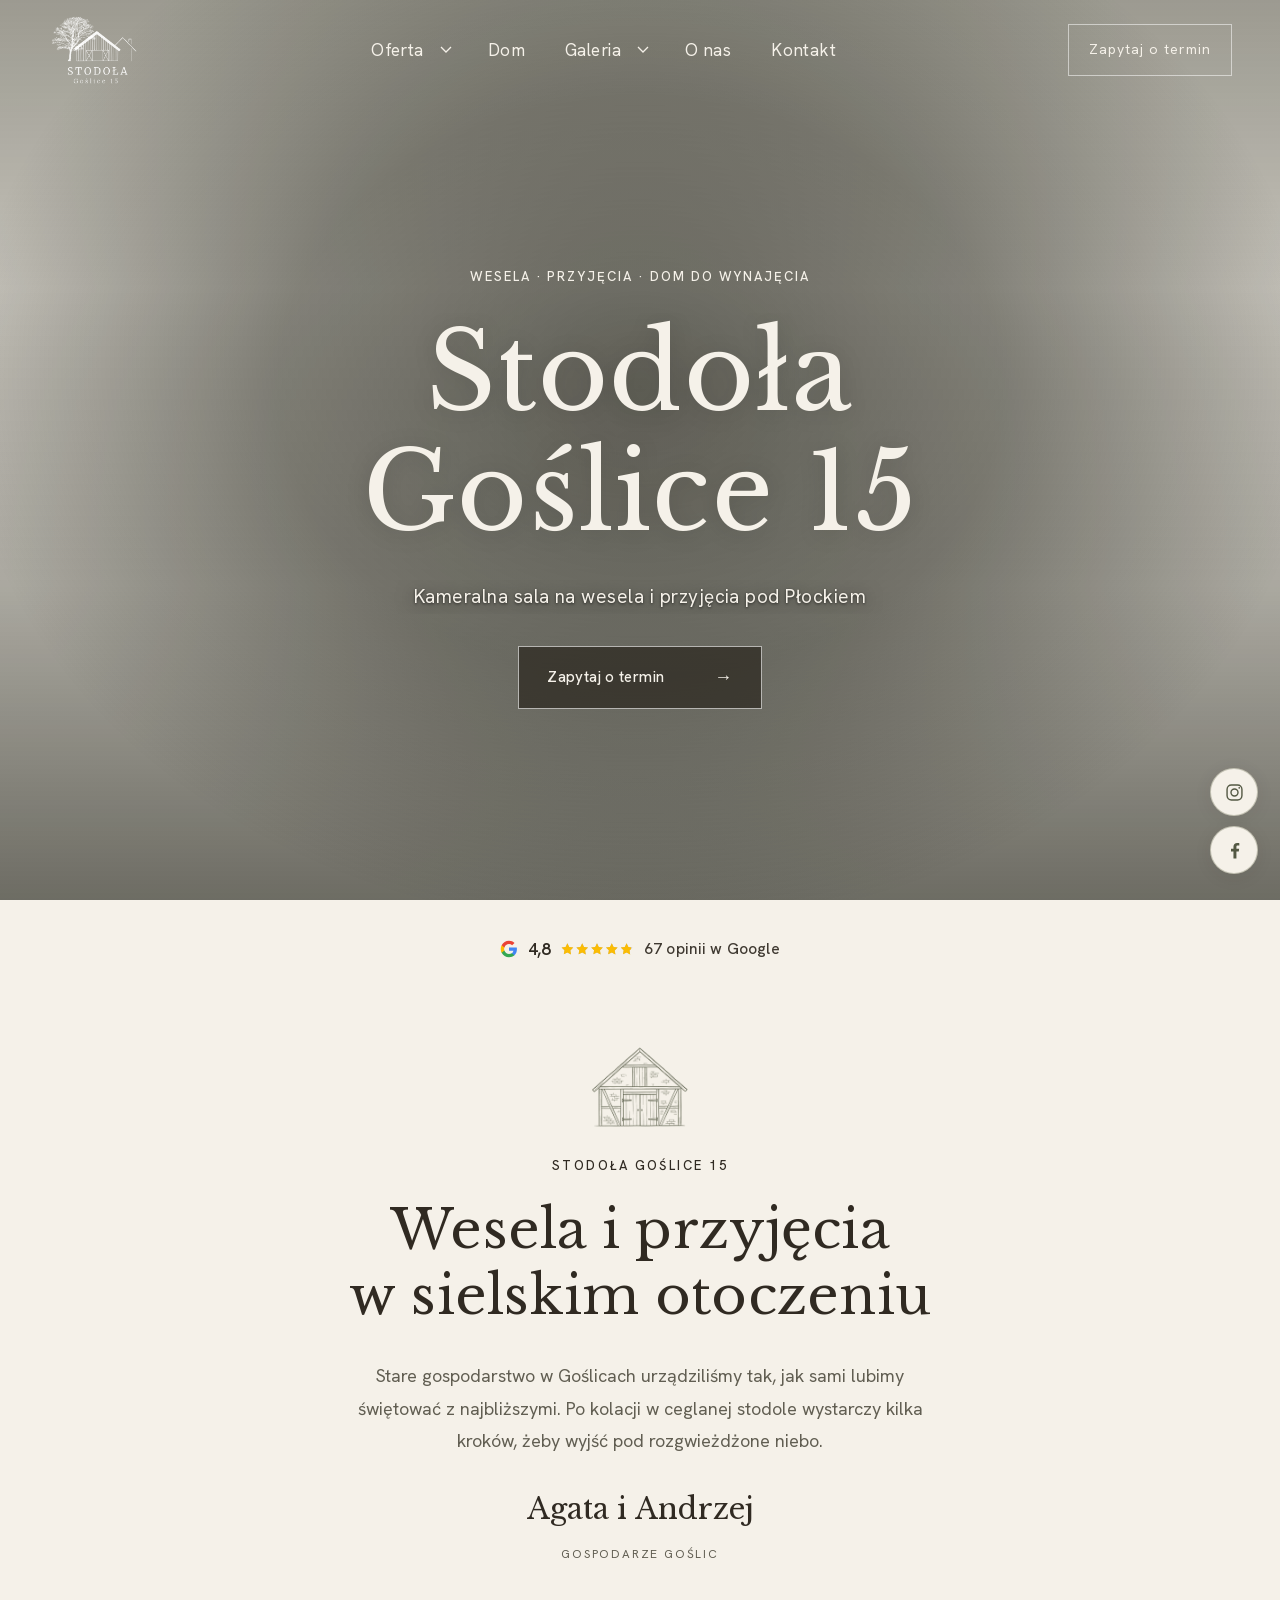
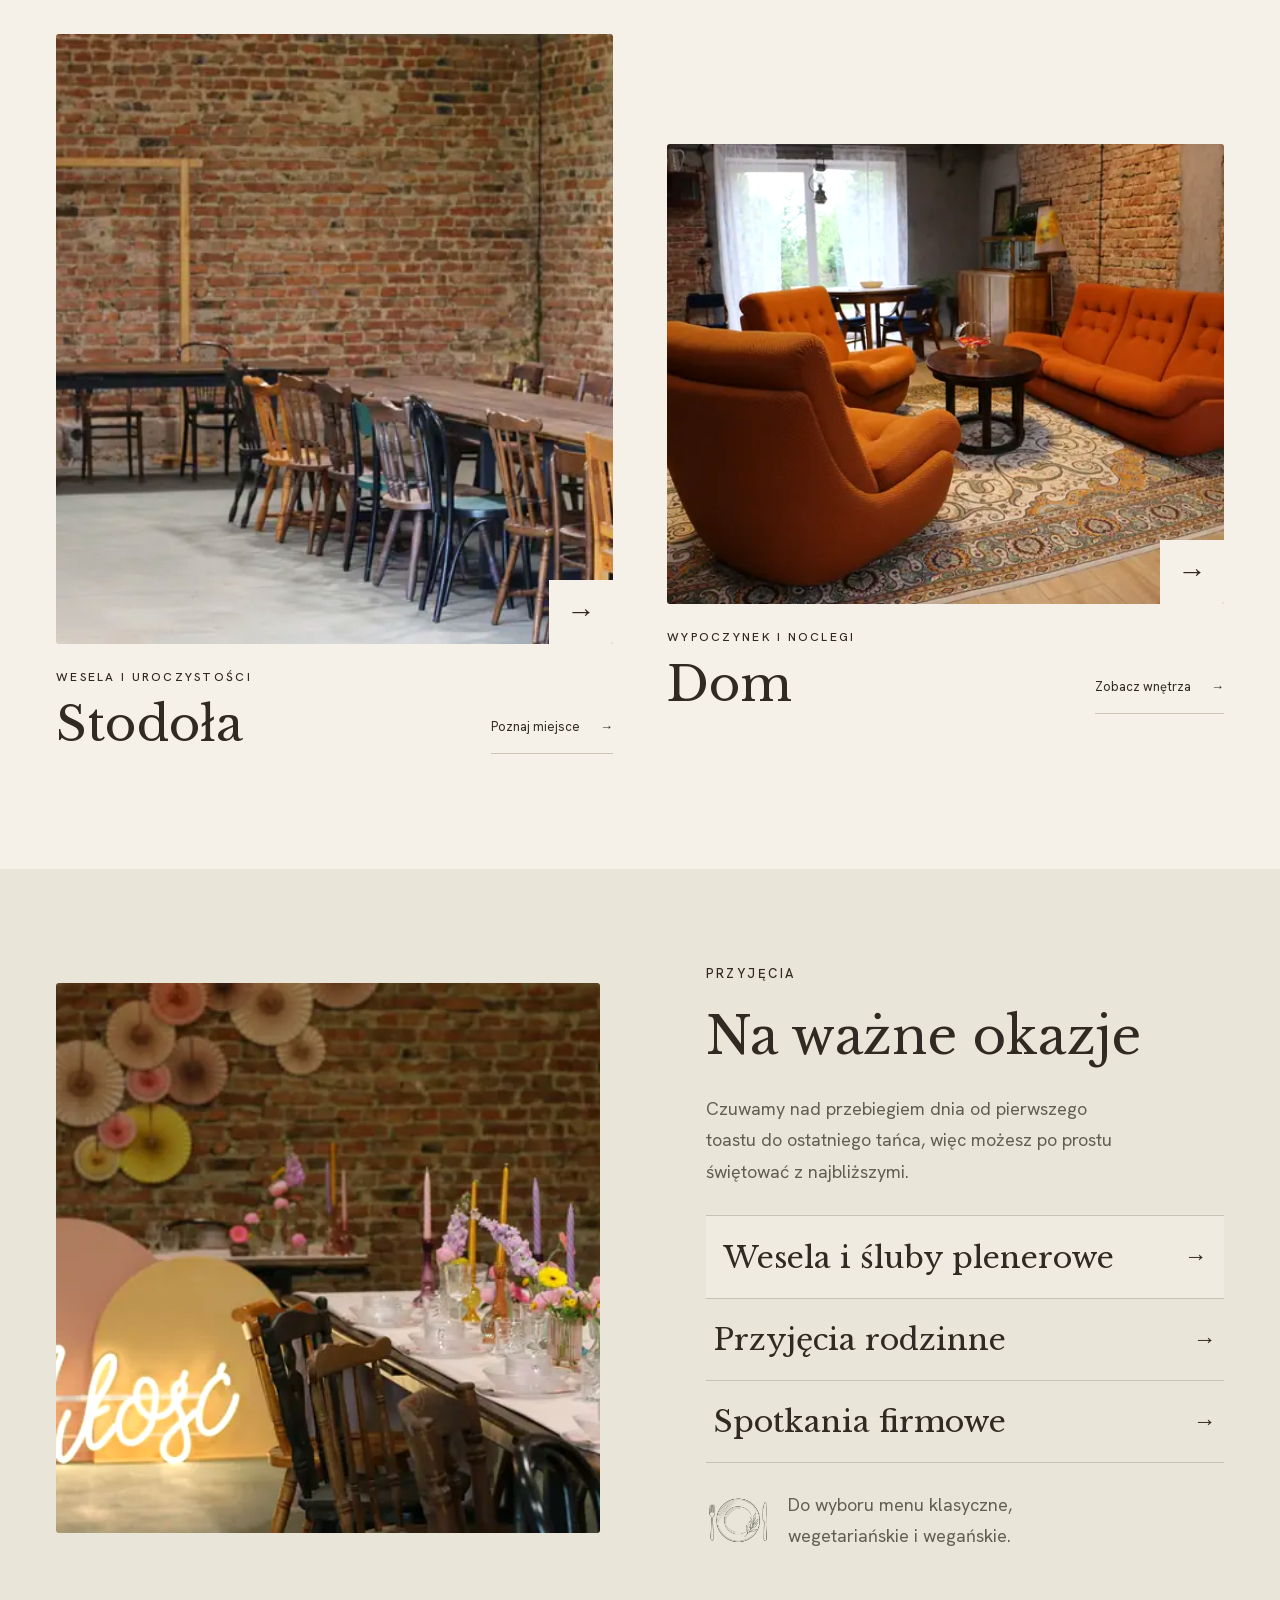
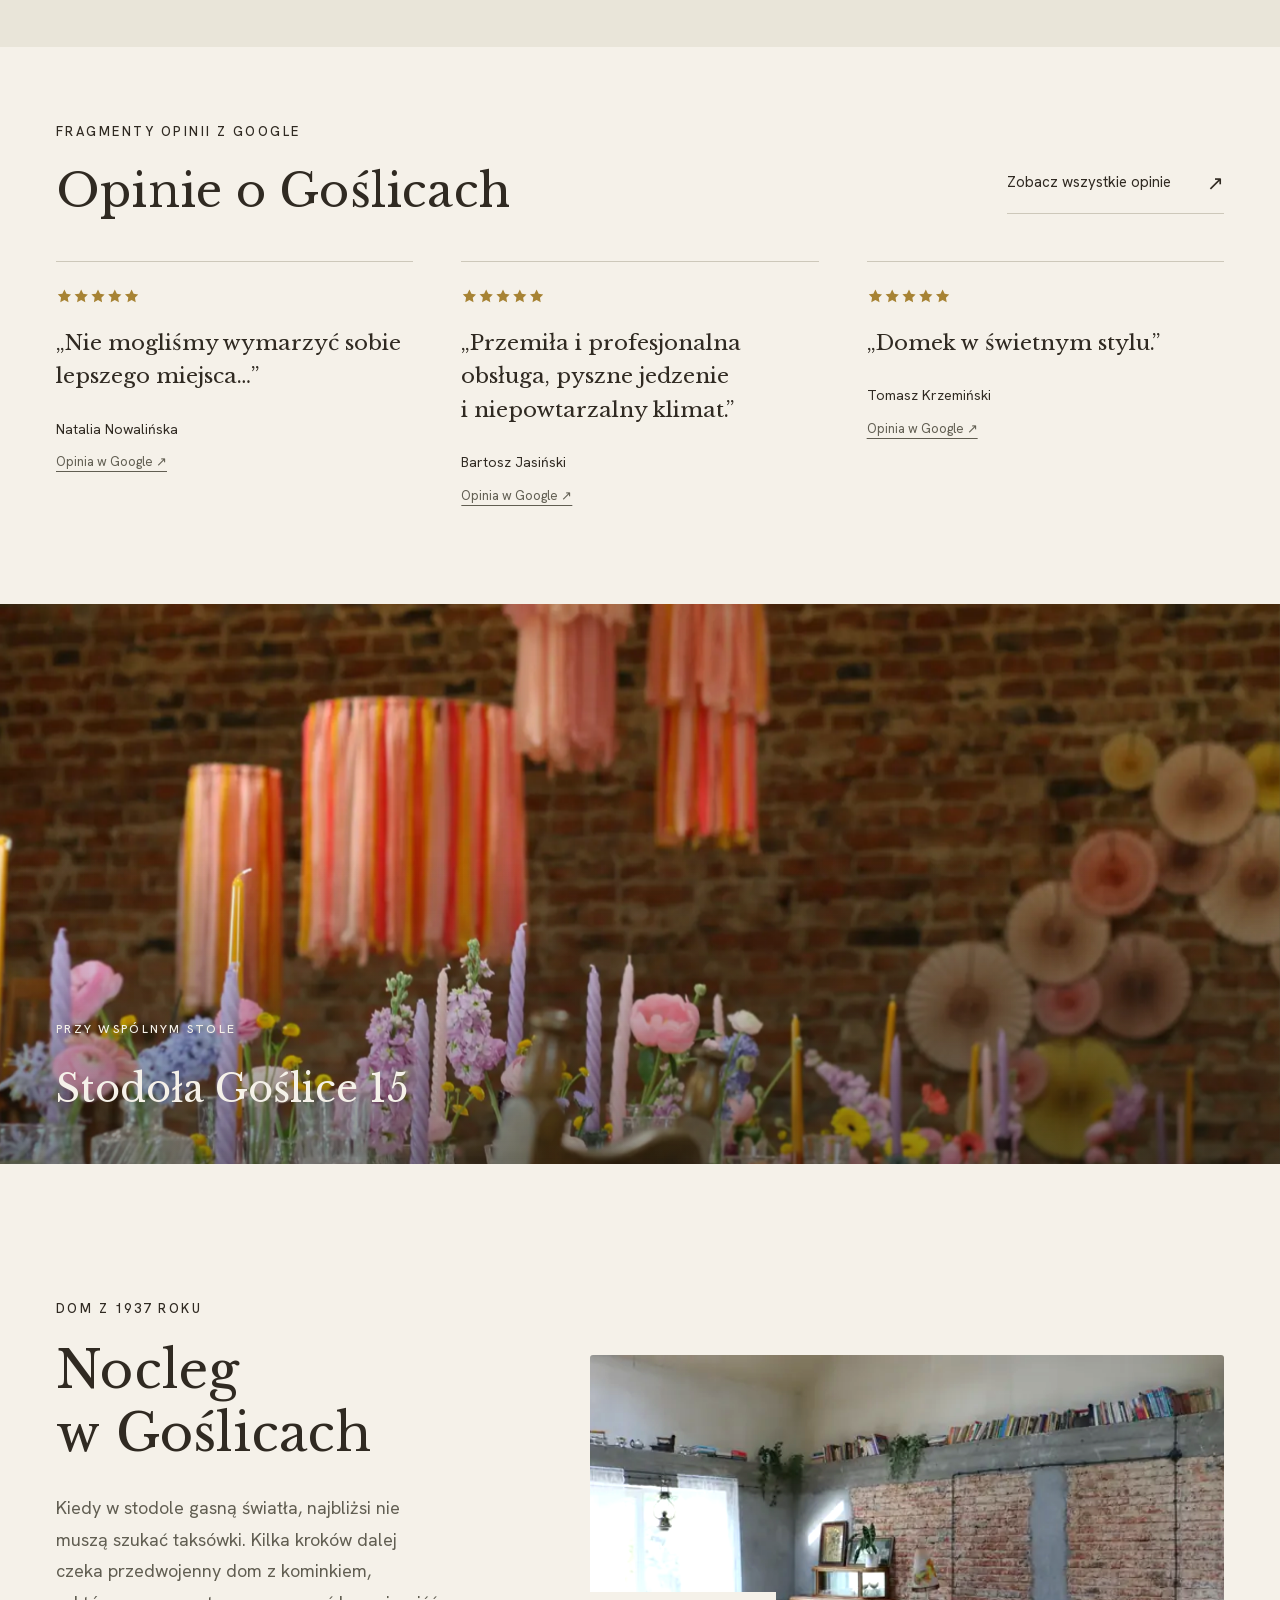
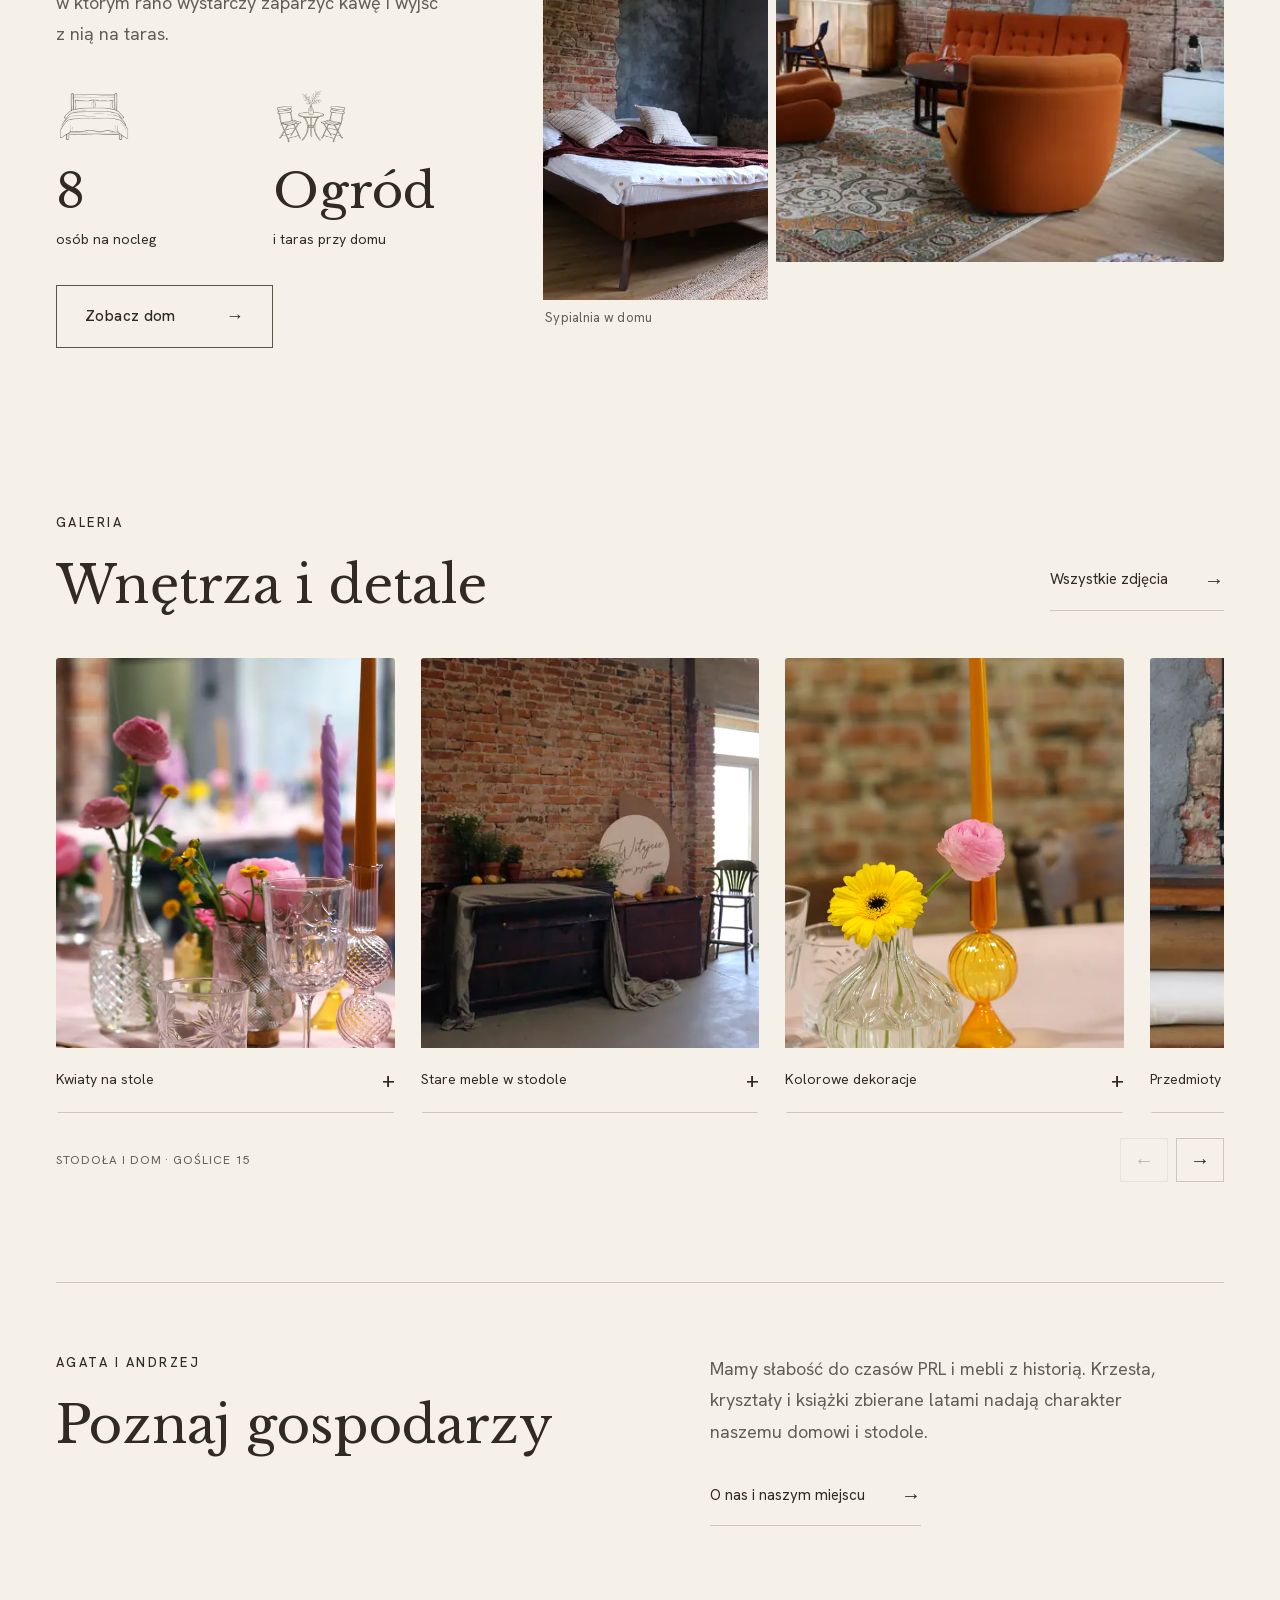
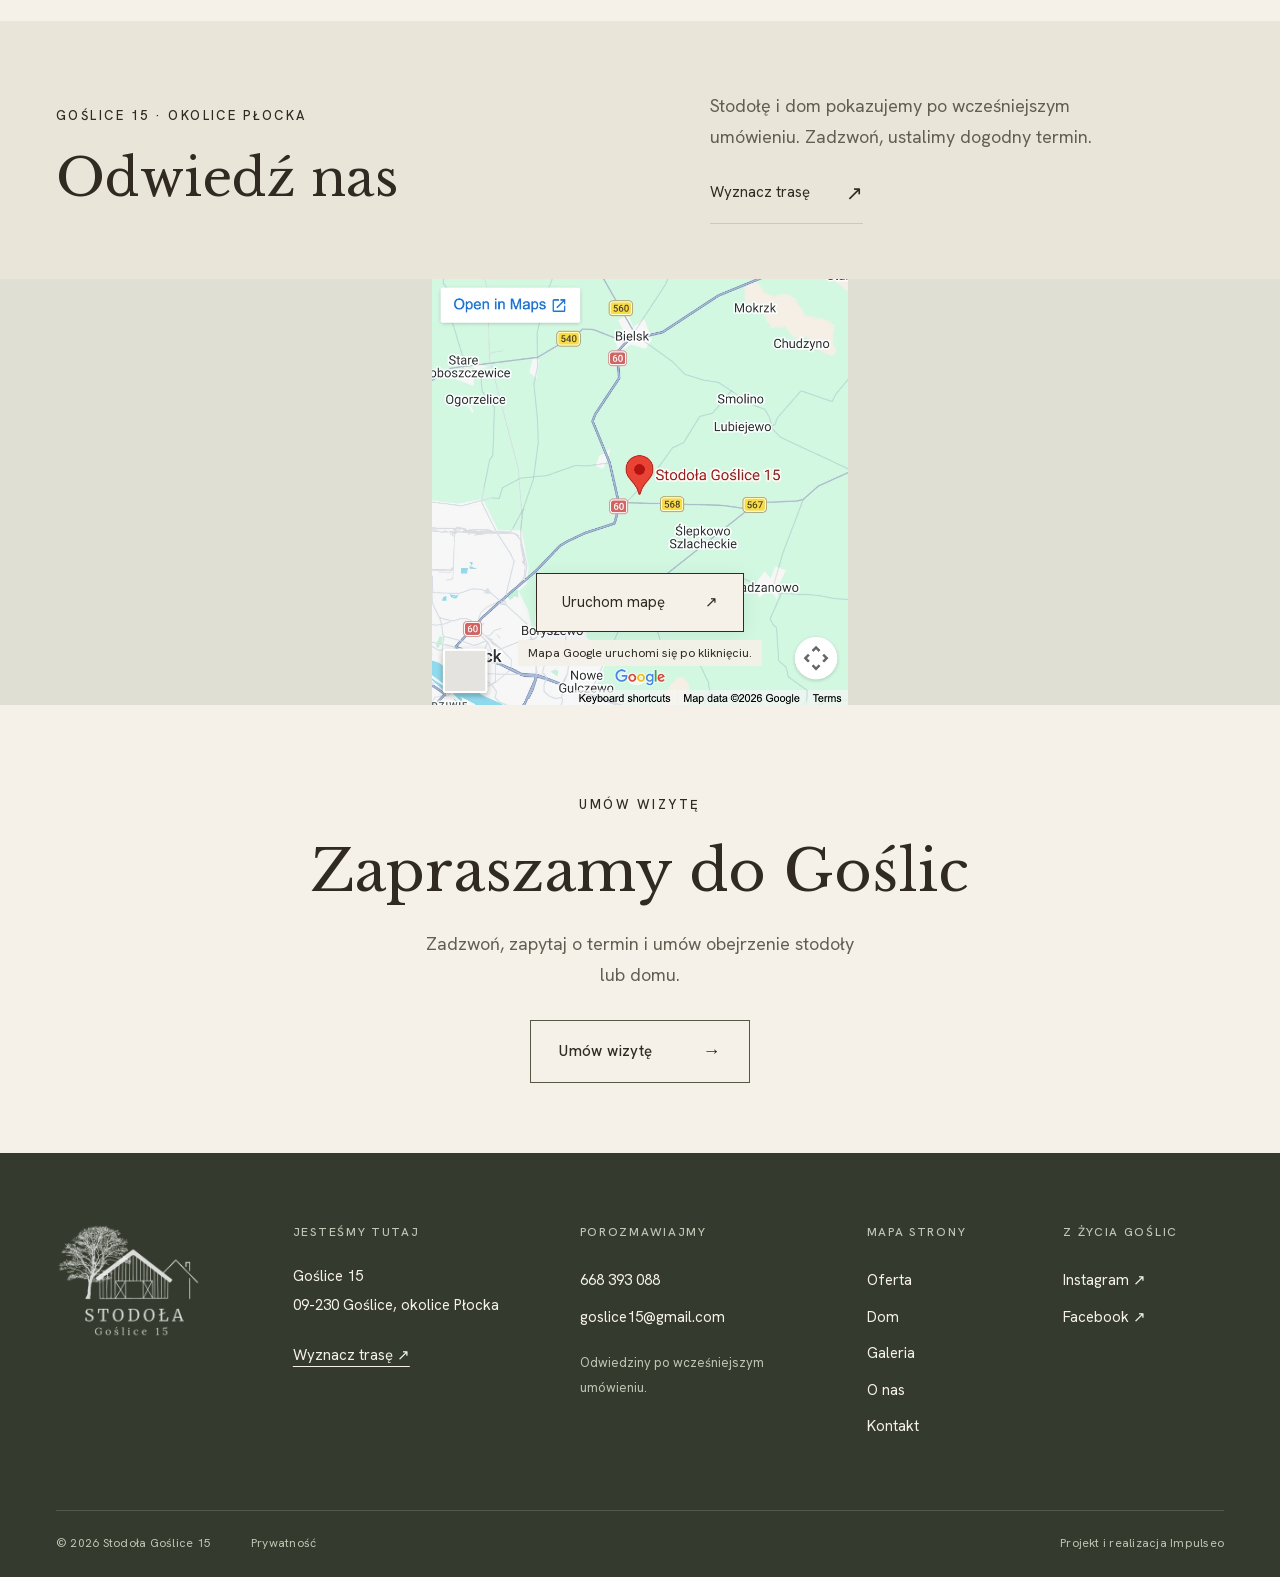
==== commit 1d8a74fe: "Address the reader in singular form on every page Co-Authored-By: Claude Opus 5.5 <noreply@anthropic" ====
--- a/index.html
+++ b/index.html
@@ -1,2 +1,2 @@
 <!doctype html><html lang="pl"><head><meta charset="UTF-8"><meta name="viewport" content="width=device-width,initial-scale=1"><script>document.documentElement.classList.add('js')</script><title>Wesela, przyjęcia i dom pod Płockiem | Stodoła Goślice 15</title><meta name="description" content="Kameralna stodoła pod Płockiem na wesela, chrzciny, komunie i przyjęcia do stu gości. Obok przedwojenny dom z kominkiem na nocleg dla ośmiu osób."><meta name="robots" content="noindex,nofollow,noarchive"><meta name="theme-color" content="#FBF6EE"><link rel="canonical" href="https://impulseo-pl.github.io/stodola-goslice-15-podglad/index.html"><link rel="icon" href="img/favicon.png" type="image/png"><meta property="og:url" content="https://impulseo-pl.github.io/stodola-goslice-15-podglad/index.html"><meta property="og:type" content="website"><meta property="og:title" content="Wesela, przyjęcia i dom pod Płockiem | Stodoła Goślice 15"><meta property="og:description" content="Kameralna stodoła pod Płockiem na wesela, chrzciny, komunie i przyjęcia do stu gości. Obok przedwojenny dom z kominkiem na nocleg dla ośmiu osób."><meta property="og:image" content="https://impulseo-pl.github.io/stodola-goslice-15-podglad/img/hero.jpg"><meta property="og:locale" content="pl_PL"><meta property="og:image:width" content="1200"><meta property="og:image:height" content="630"><meta property="og:image:alt" content="Ceglane wnętrze Stodoły Goślice 15 przygotowane na przyjęcie"><meta name="twitter:card" content="summary_large_image"><script type="application/ld+json">{"@context":"https://schema.org","@type":["LocalBusiness","EventVenue"],"@id":"https://impulseo-pl.github.io/stodola-goslice-15-podglad/#miejsce","name":"Stodoła Goślice 15","url":"https://impulseo-pl.github.io/stodola-goslice-15-podglad/","image":"https://impulseo-pl.github.io/stodola-goslice-15-podglad/img/hero.jpg","logo":"https://impulseo-pl.github.io/stodola-goslice-15-podglad/img/logo.png","description":"Stodoła na wesela i przyjęcia oraz dom do wynajęcia w Goślicach pod Płockiem.","telephone":"+48668393088","email":"goslice15@gmail.com","address":{"@type":"PostalAddress","streetAddress":"Goślice 15","addressLocality":"Goślice","postalCode":"09-230","addressCountry":"PL"},"geo":{"@type":"GeoCoordinates","latitude":52.6103979,"longitude":19.8095224},"hasMap":"https://www.google.com/maps?cid=14983615758109011495","sameAs":["https://www.instagram.com/stodola_goslice15/","https://www.facebook.com/p/Stodo%C5%82a-Go%C5%9Blice-15-100090705344864/"]}</script><link rel="preload" href="assets/fonts/libre-baskerville-latin.woff2" as="font" type="font/woff2" crossorigin><link rel="preload" href="assets/fonts/libre-baskerville-latin-ext.woff2" as="font" type="font/woff2" crossorigin><link rel="preload" href="assets/fonts/hanken-grotesk-latin.woff2" as="font" type="font/woff2" crossorigin><link rel="preload" href="assets/fonts/hanken-grotesk-latin-ext.woff2" as="font" type="font/woff2" crossorigin><link rel="preload" href="img/logo.png" as="image" fetchpriority="high"><script>(function(){var h=document.documentElement;try{if(matchMedia('(prefers-reduced-motion: reduce)').matches)return;if(!location.search.includes('intro')&&sessionStorage.getItem('goslice-arrival-r3'))return;sessionStorage.setItem('goslice-arrival-r3','1');h.classList.add('arrival-on');var stop=function(){h.classList.remove('arrival-on');h.classList.add('hero-ready');document.dispatchEvent(new Event('goslice:arrival-end'));};window.gosliceSkipArrival=stop;['pointerdown','wheel','touchstart','keydown'].forEach(function(e){window.addEventListener(e,stop,{once:true,passive:true});});setTimeout(stop,3800);}catch(e){h.classList.remove('arrival-on');}})();
-</script><link rel="stylesheet" href="assets/rdzen.css?v=19"><link rel="stylesheet" href="assets/app.css?v=20261029-copy-8"><script defer src="assets/rdzen.js?v=19"></script><script defer src="assets/app.js?v=20261029-nav-3"></script></head><body class="page-home"><div class="arrival-screen" aria-hidden="true"><div class="arrival-panel arrival-left"></div><div class="arrival-panel arrival-right"></div><div class="arrival-mark"><img src="img/logo.png" width="318" height="252" alt=""><i></i></div></div><a class="skip" href="#tresc">Przejdź do treści</a><header class="top"><div class="header-inner"><a class="brand" href="index.html" aria-label="Stodoła Goślice 15, strona główna"><img src="img/logo.png" width="318" height="252" alt="Stodoła Goślice 15"></a><button class="burger" aria-expanded="false" aria-controls="menu"><span>Menu</span><i aria-hidden="true"></i></button><nav class="nav" id="menu" aria-label="Główna nawigacja"><div class="offer-nav " data-open="false" data-disclosure="ofertę"><div class="offer-nav-row"><a class="offer-nav-link" href="oferta.html">Oferta</a><button class="offer-toggle" type="button" aria-label="Rozwiń ofertę" aria-expanded="false" aria-controls="oferta-menu"><svg width="12" height="8" viewBox="0 0 12 8" aria-hidden="true"><path d="m1 1 5 5 5-5" fill="none" stroke="currentColor" stroke-width="1.3"/></svg></button></div><ul class="offer-panel nav-panel" id="oferta-menu" aria-label="Oferta"><li><a href="oferta.html#wesela"><span class="offer-label">Wesela</span><span class="offer-direction" aria-hidden="true">↗</span></a></li><li><a href="oferta.html#przyjecia"><span class="offer-label">Przyjęcia okolicznościowe</span><span class="offer-direction" aria-hidden="true">↗</span></a></li><li><a href="oferta.html#chrzciny"><span class="offer-label">Chrzciny</span><span class="offer-direction" aria-hidden="true">↗</span></a></li><li><a href="oferta.html#komunie"><span class="offer-label">Komunie</span><span class="offer-direction" aria-hidden="true">↗</span></a></li><li><a href="oferta.html#firmowe"><span class="offer-label">Spotkania firmowe</span><span class="offer-direction" aria-hidden="true">↗</span></a></li><li><a href="oferta.html#dom"><span class="offer-label">Wynajem domu</span><span class="offer-direction" aria-hidden="true">↗</span></a></li><li><a href="oferta.html#catering"><span class="offer-label">Catering świąteczny</span><span class="offer-direction" aria-hidden="true">↗</span></a></li><li><a href="oferta.html#sesje"><span class="offer-label">Sesje zdjęciowe</span><span class="offer-direction" aria-hidden="true">↗</span></a></li><li class="offer-overview"><a class="offer-all" href="oferta.html">Zobacz całą ofertę<span aria-hidden="true">→</span></a></li></ul></div><a href="dom.html" >Dom<span class="nav-arrow" aria-hidden="true">→</span></a><div class="offer-nav gallery-nav" data-open="false" data-disclosure="galerię"><div class="offer-nav-row"><a class="offer-nav-link" href="galeria.html">Galeria</a><button class="offer-toggle" type="button" aria-label="Rozwiń galerię" aria-expanded="false" aria-controls="galeria-menu"><svg width="12" height="8" viewBox="0 0 12 8" aria-hidden="true"><path d="m1 1 5 5 5-5" fill="none" stroke="currentColor" stroke-width="1.3"/></svg></button></div><ul class="offer-panel nav-panel" id="galeria-menu" aria-label="Galeria"><li><a href="galeria.html#stodola"><span class="offer-label">Stodoła</span><span class="offer-direction" aria-hidden="true">↗</span></a></li><li><a href="galeria.html#dom"><span class="offer-label">Dom</span><span class="offer-direction" aria-hidden="true">↗</span></a></li><li><a href="galeria.html#detale"><span class="offer-label">Detale</span><span class="offer-direction" aria-hidden="true">↗</span></a></li><li class="offer-overview"><a class="offer-all" href="galeria.html">Zobacz całą galerię<span aria-hidden="true">→</span></a></li></ul></div><a href="o-nas.html" >O nas<span class="nav-arrow" aria-hidden="true">→</span></a><a href="kontakt.html" >Kontakt<span class="nav-arrow" aria-hidden="true">→</span></a></nav><a class="header-phone" href="kontakt.html">Zapytaj o termin</a></div></header><script src="assets/entrance.js?v=20261029-nav-3"></script><main id="tresc"><section class="hero"><div class="hero-picture"><picture><source media="(max-width: 760px)" srcset="img/zielona-sala-r3-640.webp 640w, img/zielona-sala-r3-800.webp 800w, img/zielona-sala-r3-1100.webp 1100w" sizes="100vw"><source media="(min-width: 761px)" type="image/avif" srcset="img/hero-sala-1100.avif 1100w, img/hero-sala-1600.avif 1600w" sizes="100vw"><img src="img/hero-sala-1100.webp" srcset="img/hero-sala-640.webp 640w, img/hero-sala-1100.webp 1100w, img/hero-sala-1600.webp 1600w" sizes="100vw" width="1600" height="1064" alt="Ceglane wnętrze Stodoły Goślice 15 przygotowane na przyjęcie" fetchpriority="high" loading="eager" decoding="async"></picture></div><div class="hero-content wrap"><p class="eyebrow">WESELA · PRZYJĘCIA · DOM DO WYNAJĘCIA</p><h1><span>Stodoła</span><span>Goślice 15</span></h1><p>Kameralna sala na wesela i przyjęcia pod Płockiem</p><a class="button button-light" href="kontakt.html">Zapytaj o termin<span aria-hidden="true">→</span></a></div></section><div class="top-rating wrap"><a class="rating-link" href="https://share.google/zNsgTgw7Gfr0Usjlz" target="_blank" rel="noopener noreferrer" aria-label="4,8 67 opinii w Google. Zobacz opinie"><span class="g-badge"><svg class="gb-ico" viewBox="0 0 24 24" width="18" height="18" aria-hidden="true"><path fill="#4285F4" d="M22.56 12.25c0-.78-.07-1.53-.2-2.25H12v4.26h5.92c-.26 1.37-1.04 2.53-2.21 3.31v2.77h3.57c2.08-1.92 3.28-4.74 3.28-8.09z"/><path fill="#34A853" d="M12 23c2.97 0 5.46-.98 7.28-2.66l-3.57-2.77c-.98.66-2.23 1.06-3.71 1.06-2.86 0-5.29-1.93-6.16-4.53H2.18v2.84C3.99 20.53 7.7 23 12 23z"/><path fill="#FBBC05" d="M5.84 14.09c-.22-.66-.35-1.36-.35-2.09s.13-1.43.35-2.09V7.07H2.18C1.43 8.55 1 10.22 1 12s.43 3.45 1.18 4.93l2.85-2.22.81-.62z"/><path fill="#EA4335" d="M12 5.38c1.62 0 3.06.56 4.21 1.64l3.15-3.15C17.45 2.09 14.97 1 12 1 7.7 1 3.99 3.47 2.18 7.07l3.66 2.84c.87-2.6 3.3-4.53 6.16-4.53z"/></svg><b class="gb-ocena">4,8</b><svg class="gb-stars" viewBox="0 0 90 18" width="74" height="14.8" aria-hidden="true"><g class="gb-pusta"><path d="M9 1.6l2.2 4.46 4.92.72-3.56 3.47.84 4.9L9 12.74l-4.4 2.31.84-4.9L1.88 6.68l4.92-.72L9 1.6Z" transform="translate(0,0)"/><path d="M9 1.6l2.2 4.46 4.92.72-3.56 3.47.84 4.9L9 12.74l-4.4 2.31.84-4.9L1.88 6.68l4.92-.72L9 1.6Z" transform="translate(18,0)"/><path d="M9 1.6l2.2 4.46 4.92.72-3.56 3.47.84 4.9L9 12.74l-4.4 2.31.84-4.9L1.88 6.68l4.92-.72L9 1.6Z" transform="translate(36,0)"/><path d="M9 1.6l2.2 4.46 4.92.72-3.56 3.47.84 4.9L9 12.74l-4.4 2.31.84-4.9L1.88 6.68l4.92-.72L9 1.6Z" transform="translate(54,0)"/><path d="M9 1.6l2.2 4.46 4.92.72-3.56 3.47.84 4.9L9 12.74l-4.4 2.31.84-4.9L1.88 6.68l4.92-.72L9 1.6Z" transform="translate(72,0)"/></g><clipPath id="gs960"><rect width="86.4" height="18"/></clipPath><g class="gb-peln" clip-path="url(#gs960)"><path d="M9 1.6l2.2 4.46 4.92.72-3.56 3.47.84 4.9L9 12.74l-4.4 2.31.84-4.9L1.88 6.68l4.92-.72L9 1.6Z" transform="translate(0,0)"/><path d="M9 1.6l2.2 4.46 4.92.72-3.56 3.47.84 4.9L9 12.74l-4.4 2.31.84-4.9L1.88 6.68l4.92-.72L9 1.6Z" transform="translate(18,0)"/><path d="M9 1.6l2.2 4.46 4.92.72-3.56 3.47.84 4.9L9 12.74l-4.4 2.31.84-4.9L1.88 6.68l4.92-.72L9 1.6Z" transform="translate(36,0)"/><path d="M9 1.6l2.2 4.46 4.92.72-3.56 3.47.84 4.9L9 12.74l-4.4 2.31.84-4.9L1.88 6.68l4.92-.72L9 1.6Z" transform="translate(54,0)"/><path d="M9 1.6l2.2 4.46 4.92.72-3.56 3.47.84 4.9L9 12.74l-4.4 2.31.84-4.9L1.88 6.68l4.92-.72L9 1.6Z" transform="translate(72,0)"/></g></svg><span class="gb-txt">67 opinii w Google</span></span></a></div><section class="welcome-section" id="miejsce"><div class="welcome wrap"><img class="flow-icon welcome-mark" src="img/flow-stodola.webp" alt="" aria-hidden="true" width="240" height="200" loading="lazy" decoding="async"><p class="eyebrow">STODOŁA GOŚLICE 15</p><h2>Wesela i przyjęcia<br>w sielskim otoczeniu</h2><p>Stare gospodarstwo w Goślicach urządziliśmy tak, jak sami lubimy świętować z najbliższymi. Po kolacji w ceglanej stodole wystarczy kilka kroków, żeby wyjść pod rozgwieżdżone niebo.</p><div class="welcome-sign"><span>Agata i Andrzej</span><span>GOSPODARZE GOŚLIC</span></div></div><div class="spaces wrap"><a class="space-link" href="oferta.html#wesela"><div class="space-image"><img class="" src="img/wnetrze-r3-1100.webp" srcset="img/wnetrze-r3-640.webp 640w, img/wnetrze-r3-800.webp 800w, img/wnetrze-r3-1100.webp 1100w, img/wnetrze-r3-1800.webp 1800w" sizes="(max-width: 760px) calc(100vw - 44px), 50vw" width="1800" height="1286" alt="Ceglana sala z drewnianymi stołami" loading="eager" decoding="async"><span class="image-corner" aria-hidden="true">→</span></div><div class="space-label"><div><p class="eyebrow">WESELA I UROCZYSTOŚCI</p><h2>Stodoła</h2></div><span class="space-cta">Poznaj miejsce <span aria-hidden="true">→</span></span></div></a><a class="space-link" href="dom.html"><div class="space-image"><img class="" src="img/dom-r3-1100.webp" srcset="img/dom-r3-640.webp 640w, img/dom-r3-800.webp 800w, img/dom-r3-1100.webp 1100w, img/dom-r3-1800.webp 1800w" sizes="(max-width: 760px) calc(100vw - 44px), 50vw" width="1800" height="1200" alt="Salon z pomarańczowymi fotelami, cegłą i starymi meblami" loading="eager" decoding="async"><span class="image-corner" aria-hidden="true">→</span></div><div class="space-label"><div><p class="eyebrow">WYPOCZYNEK I NOCLEGI</p><h2>Dom</h2></div><span class="space-cta">Zobacz wnętrza <span aria-hidden="true">→</span></span></div></a></div></section><section class="events-section"><div class="events-layout wrap"><div class="events-photo"><div class="event-image active" data-event-image="wesele" aria-hidden="false"><img class="" src="img/przyjecie-r3-1100.webp" srcset="img/przyjecie-r3-640.webp 640w, img/przyjecie-r3-800.webp 800w, img/przyjecie-r3-1100.webp 1100w, img/przyjecie-r3-1800.webp 1800w, img/przyjecie-r3-2880.webp 2880w" sizes="(max-width: 760px) calc(100vw - 44px), 50vw" width="1800" height="1200" alt="Sala stodoły przygotowana do uroczystości" loading="lazy" decoding="async"></div><div class="event-image" data-event-image="rodzinne" aria-hidden="true"><img class="" src="img/rozowy-stol-r3-1100.webp" srcset="img/rozowy-stol-r3-640.webp 640w, img/rozowy-stol-r3-800.webp 800w, img/rozowy-stol-r3-1100.webp 1100w, img/rozowy-stol-r3-1800.webp 1800w" sizes="(max-width: 760px) calc(100vw - 44px), 50vw" width="1800" height="1200" alt="Przygotowany stół z kwiatami i świecami" loading="lazy" decoding="async"></div><div class="event-image" data-event-image="firmowe" aria-hidden="true"><img class="" src="img/krzesla-r3-1100.webp" srcset="img/krzesla-r3-640.webp 640w, img/krzesla-r3-800.webp 800w, img/krzesla-r3-1100.webp 1100w, img/krzesla-r3-1800.webp 1800w" sizes="(max-width: 760px) calc(100vw - 44px), 50vw" width="1800" height="1200" alt="Różne drewniane krzesła przy stole w stodole" loading="lazy" decoding="async"></div></div><div class="events-copy"><p class="eyebrow">PRZYJĘCIA</p><h2>Na ważne okazje</h2><p>Czuwamy nad przebiegiem dnia od pierwszego toastu do ostatniego tańca, więc wy możecie po prostu świętować z najbliższymi.</p><div class="event-links"><a href="oferta.html#wesela" data-event="wesele" class="selected"><span>Wesela i śluby plenerowe</span><b aria-hidden="true">→</b></a><a href="oferta.html#przyjecia" data-event="rodzinne"><span>Przyjęcia rodzinne</span><b aria-hidden="true">→</b></a><a href="oferta.html#firmowe" data-event="firmowe"><span>Spotkania firmowe</span><b aria-hidden="true">→</b></a></div><p class="events-menu"><img class="flow-icon" src="img/flow-menu.webp" alt="" aria-hidden="true" width="240" height="200" loading="lazy" decoding="async">Do wyboru menu klasyczne, wegetariańskie i wegańskie.</p></div></div></section><section class="reviews wrap" aria-labelledby="opinie-title"><div class="section-title"><div><p class="eyebrow">FRAGMENTY OPINII Z GOOGLE</p><h2 id="opinie-title">Opinie o Goślicach</h2></div><a class="text-link" href="https://www.google.com/maps?cid=14983615758109011495" target="_blank" rel="noopener noreferrer">Zobacz wszystkie opinie<span aria-hidden="true">↗</span></a></div><div class="review-grid"><figure class="review-item"><svg class="review-stars" viewBox="0 0 90 18" width="84" height="17" role="img" aria-label="5 na 5 gwiazdek"><g fill="currentColor"><path d="M9 1.6l2.2 4.46 4.92.72-3.56 3.47.84 4.9L9 12.74l-4.4 2.31.84-4.9L1.88 6.68l4.92-.72L9 1.6Z" transform="translate(0,0)"/><path d="M9 1.6l2.2 4.46 4.92.72-3.56 3.47.84 4.9L9 12.74l-4.4 2.31.84-4.9L1.88 6.68l4.92-.72L9 1.6Z" transform="translate(18,0)"/><path d="M9 1.6l2.2 4.46 4.92.72-3.56 3.47.84 4.9L9 12.74l-4.4 2.31.84-4.9L1.88 6.68l4.92-.72L9 1.6Z" transform="translate(36,0)"/><path d="M9 1.6l2.2 4.46 4.92.72-3.56 3.47.84 4.9L9 12.74l-4.4 2.31.84-4.9L1.88 6.68l4.92-.72L9 1.6Z" transform="translate(54,0)"/><path d="M9 1.6l2.2 4.46 4.92.72-3.56 3.47.84 4.9L9 12.74l-4.4 2.31.84-4.9L1.88 6.68l4.92-.72L9 1.6Z" transform="translate(72,0)"/></g></svg><blockquote>„Nie mogliśmy wymarzyć sobie lepszego miejsca…”</blockquote><figcaption><cite>Natalia Nowalińska</cite><a href="https://www.google.com/maps?cid=14983615758109011495" target="_blank" rel="noopener noreferrer">Opinia w Google ↗</a></figcaption></figure><figure class="review-item"><svg class="review-stars" viewBox="0 0 90 18" width="84" height="17" role="img" aria-label="5 na 5 gwiazdek"><g fill="currentColor"><path d="M9 1.6l2.2 4.46 4.92.72-3.56 3.47.84 4.9L9 12.74l-4.4 2.31.84-4.9L1.88 6.68l4.92-.72L9 1.6Z" transform="translate(0,0)"/><path d="M9 1.6l2.2 4.46 4.92.72-3.56 3.47.84 4.9L9 12.74l-4.4 2.31.84-4.9L1.88 6.68l4.92-.72L9 1.6Z" transform="translate(18,0)"/><path d="M9 1.6l2.2 4.46 4.92.72-3.56 3.47.84 4.9L9 12.74l-4.4 2.31.84-4.9L1.88 6.68l4.92-.72L9 1.6Z" transform="translate(36,0)"/><path d="M9 1.6l2.2 4.46 4.92.72-3.56 3.47.84 4.9L9 12.74l-4.4 2.31.84-4.9L1.88 6.68l4.92-.72L9 1.6Z" transform="translate(54,0)"/><path d="M9 1.6l2.2 4.46 4.92.72-3.56 3.47.84 4.9L9 12.74l-4.4 2.31.84-4.9L1.88 6.68l4.92-.72L9 1.6Z" transform="translate(72,0)"/></g></svg><blockquote>„Przemiła i profesjonalna obsługa, pyszne jedzenie i niepowtarzalny klimat.”</blockquote><figcaption><cite>Bartosz Jasiński</cite><a href="https://www.google.com/maps?cid=14983615758109011495" target="_blank" rel="noopener noreferrer">Opinia w Google ↗</a></figcaption></figure><figure class="review-item"><svg class="review-stars" viewBox="0 0 90 18" width="84" height="17" role="img" aria-label="5 na 5 gwiazdek"><g fill="currentColor"><path d="M9 1.6l2.2 4.46 4.92.72-3.56 3.47.84 4.9L9 12.74l-4.4 2.31.84-4.9L1.88 6.68l4.92-.72L9 1.6Z" transform="translate(0,0)"/><path d="M9 1.6l2.2 4.46 4.92.72-3.56 3.47.84 4.9L9 12.74l-4.4 2.31.84-4.9L1.88 6.68l4.92-.72L9 1.6Z" transform="translate(18,0)"/><path d="M9 1.6l2.2 4.46 4.92.72-3.56 3.47.84 4.9L9 12.74l-4.4 2.31.84-4.9L1.88 6.68l4.92-.72L9 1.6Z" transform="translate(36,0)"/><path d="M9 1.6l2.2 4.46 4.92.72-3.56 3.47.84 4.9L9 12.74l-4.4 2.31.84-4.9L1.88 6.68l4.92-.72L9 1.6Z" transform="translate(54,0)"/><path d="M9 1.6l2.2 4.46 4.92.72-3.56 3.47.84 4.9L9 12.74l-4.4 2.31.84-4.9L1.88 6.68l4.92-.72L9 1.6Z" transform="translate(72,0)"/></g></svg><blockquote>„Domek w świetnym stylu.”</blockquote><figcaption><cite>Tomasz Krzemiński</cite><a href="https://www.google.com/maps?cid=14983615758109011495" target="_blank" rel="noopener noreferrer">Opinia w Google ↗</a></figcaption></figure></div></section><section class="landscape" aria-label="Wnętrze stodoły"><div class="landscape-image"><img class="scene-parallax" src="img/lampiony-r3-1100.webp" srcset="img/lampiony-r3-640.webp 640w, img/lampiony-r3-800.webp 800w, img/lampiony-r3-1100.webp 1100w, img/lampiony-r3-1800.webp 1800w, img/lampiony-r3-2880.webp 2880w" sizes="100vw" width="1800" height="1200" alt="Kwiaty i kolorowe lampiony w ceglanej stodole" loading="lazy" decoding="async"></div><div class="landscape-caption"><p class="eyebrow">PRZY WSPÓLNYM STOLE</p><p>Stodoła Goślice 15</p></div></section><section class="stay wrap"><div class="stay-copy"><p class="eyebrow">DOM Z 1937 ROKU</p><h2>Nocleg w Goślicach</h2><p>Kiedy w stodole gasną światła, najbliżsi nie muszą szukać taksówki. Kilka kroków dalej czeka przedwojenny dom z kominkiem, w którym rano wystarczy zaparzyć kawę i wyjść z nią na taras.</p><div class="stay-facts"><p><img class="flow-icon " src="img/flow-nocleg.webp" alt="" aria-hidden="true" width="240" height="200" loading="lazy" decoding="async"><b>8</b><span>osób na nocleg</span></p><p><img class="flow-icon " src="img/flow-ogrod.webp" alt="" aria-hidden="true" width="240" height="200" loading="lazy" decoding="async"><b>Ogród</b><span>i taras przy domu</span></p></div><a class="button" href="dom.html">Zobacz dom<span aria-hidden="true">→</span></a></div><div class="stay-pictures"><figure class="photo stay-main"><img class="" src="img/salon-r3-1100.webp" srcset="img/salon-r3-640.webp 640w, img/salon-r3-800.webp 800w, img/salon-r3-1100.webp 1100w, img/salon-r3-1800.webp 1800w, img/salon-r3-2880.webp 2880w" sizes="(max-width: 800px) 100vw, 50vw" width="1800" height="1286" alt="Wnętrze domu z miejscem do wspólnego wypoczynku" loading="lazy" decoding="async"></figure><figure class="photo stay-small"><img class="" src="img/sypialnia-r3-1100.webp" srcset="img/sypialnia-r3-640.webp 640w, img/sypialnia-r3-800.webp 800w, img/sypialnia-r3-1100.webp 1100w, img/sypialnia-r3-1800.webp 1800w" sizes="(max-width: 800px) 100vw, 50vw" width="1800" height="1286" alt="Sypialnia w domu Goślice 15" loading="lazy" decoding="async"><figcaption>Sypialnia w domu</figcaption></figure></div></section><section class="home-gallery wrap"><div class="section-title"><div><p class="eyebrow">GALERIA</p><h2>Wnętrza i detale</h2></div><a class="text-link" href="galeria.html">Wszystkie zdjęcia<span aria-hidden="true">→</span></a></div><div class="gallery-track" id="album"><a class="gallery-photo" href="img/kwiaty-r3-1800.webp" data-bez-przejscia data-zoom="img/kwiaty-r3-1800.webp" data-alt="Kwiaty na stole przygotowanym na przyjęcie" data-cap="Kwiaty na stole" data-group="detale"><img class="" src="img/kwiaty-r3-1100.webp" srcset="img/kwiaty-r3-640.webp 640w, img/kwiaty-r3-800.webp 800w, img/kwiaty-r3-1100.webp 1100w, img/kwiaty-r3-1800.webp 1800w" sizes="(max-width: 760px) 48vw, 33vw" width="1800" height="2700" alt="Kwiaty na stole przygotowanym na przyjęcie" loading="lazy" decoding="async"><span class="photo-label">Kwiaty na stole<span aria-hidden="true">+</span></span></a><a class="gallery-photo" href="img/pianino-r3-1800.webp" data-bez-przejscia data-zoom="img/pianino-r3-1800.webp" data-alt="Stare meble przy oknie w ceglanej stodole" data-cap="Stare meble w stodole" data-group="detale"><img class="" src="img/pianino-r3-1100.webp" srcset="img/pianino-r3-640.webp 640w, img/pianino-r3-800.webp 800w, img/pianino-r3-1100.webp 1100w, img/pianino-r3-1800.webp 1800w" sizes="(max-width: 760px) 48vw, 33vw" width="1800" height="1200" alt="Stare meble przy oknie w ceglanej stodole" loading="lazy" decoding="async"><span class="photo-label">Stare meble w stodole<span aria-hidden="true">+</span></span></a><a class="gallery-photo" href="img/dekoracje-r3-1800.webp" data-bez-przejscia data-zoom="img/dekoracje-r3-1800.webp" data-alt="Kolorowe wazony z kwiatami" data-cap="Kolorowe dekoracje" data-group="detale"><img class="" src="img/dekoracje-r3-1100.webp" srcset="img/dekoracje-r3-640.webp 640w, img/dekoracje-r3-800.webp 800w, img/dekoracje-r3-1100.webp 1100w, img/dekoracje-r3-1800.webp 1800w" sizes="(max-width: 760px) 48vw, 33vw" width="1800" height="2700" alt="Kolorowe wazony z kwiatami" loading="lazy" decoding="async"><span class="photo-label">Kolorowe dekoracje<span aria-hidden="true">+</span></span></a><a class="gallery-photo" href="img/stare-przedmioty-r3-1800.webp" data-bez-przejscia data-zoom="img/stare-przedmioty-r3-1800.webp" data-alt="Zabytkowy telefon pośród starych domowych sprzętów" data-cap="Przedmioty z historią" data-group="detale"><img class="" src="img/stare-przedmioty-r3-1100.webp" srcset="img/stare-przedmioty-r3-640.webp 640w, img/stare-przedmioty-r3-800.webp 800w, img/stare-przedmioty-r3-1100.webp 1100w, img/stare-przedmioty-r3-1800.webp 1800w" sizes="(max-width: 760px) 48vw, 33vw" width="1800" height="1200" alt="Zabytkowy telefon pośród starych domowych sprzętów" loading="lazy" decoding="async"><span class="photo-label">Przedmioty z historią<span aria-hidden="true">+</span></span></a><a class="gallery-photo" href="img/wnetrze-r3-1800.webp" data-bez-przejscia data-zoom="img/wnetrze-r3-1800.webp" data-alt="Ceglana sala z drewnianymi stołami" data-cap="Ceglane wnętrze" data-group="stodola"><img class="" src="img/wnetrze-r3-1100.webp" srcset="img/wnetrze-r3-640.webp 640w, img/wnetrze-r3-800.webp 800w, img/wnetrze-r3-1100.webp 1100w, img/wnetrze-r3-1800.webp 1800w" sizes="(max-width: 760px) 48vw, 33vw" width="1800" height="1286" alt="Ceglana sala z drewnianymi stołami" loading="lazy" decoding="async"><span class="photo-label">Ceglane wnętrze<span aria-hidden="true">+</span></span></a><a class="gallery-photo" href="img/zielony-stol-r3-1800.webp" data-bez-przejscia data-zoom="img/zielony-stol-r3-1800.webp" data-alt="Zielone dekoracje na nakrytym stole" data-cap="Nakryty stół" data-group="stodola"><img class="" src="img/zielony-stol-r3-1100.webp" srcset="img/zielony-stol-r3-640.webp 640w, img/zielony-stol-r3-800.webp 800w, img/zielony-stol-r3-1100.webp 1100w, img/zielony-stol-r3-1800.webp 1800w" sizes="(max-width: 760px) 48vw, 33vw" width="1800" height="2700" alt="Zielone dekoracje na nakrytym stole" loading="lazy" decoding="async"><span class="photo-label">Nakryty stół<span aria-hidden="true">+</span></span></a><a class="gallery-photo" href="img/jadalnia-r3-1800.webp" data-bez-przejscia data-zoom="img/jadalnia-r3-1800.webp" data-alt="Stół w jadalni domu Goślice 15" data-cap="Domowa jadalnia" data-group="dom"><img class="" src="img/jadalnia-r3-1100.webp" srcset="img/jadalnia-r3-640.webp 640w, img/jadalnia-r3-800.webp 800w, img/jadalnia-r3-1100.webp 1100w, img/jadalnia-r3-1800.webp 1800w" sizes="(max-width: 760px) 48vw, 33vw" width="1800" height="2520" alt="Stół w jadalni domu Goślice 15" loading="lazy" decoding="async"><span class="photo-label">Domowa jadalnia<span aria-hidden="true">+</span></span></a><a class="gallery-photo" href="img/wieczor-r3-1800.webp" data-bez-przejscia data-zoom="img/wieczor-r3-1800.webp" data-alt="Świetlny napis Miłość w stodole" data-cap="Miłość w Goślicach" data-group="detale"><img class="" src="img/wieczor-r3-1100.webp" srcset="img/wieczor-r3-640.webp 640w, img/wieczor-r3-800.webp 800w, img/wieczor-r3-1100.webp 1100w, img/wieczor-r3-1800.webp 1800w" sizes="(max-width: 760px) 48vw, 33vw" width="1800" height="1200" alt="Świetlny napis Miłość w stodole" loading="lazy" decoding="async"><span class="photo-label">Miłość w Goślicach<span aria-hidden="true">+</span></span></a><a class="gallery-photo" href="img/antresola-r3-1800.webp" data-bez-przejscia data-zoom="img/antresola-r3-1800.webp" data-alt="Przytulny kąt na antresoli" data-cap="Kąt na antresoli" data-group="dom"><img class="" src="img/antresola-r3-1100.webp" srcset="img/antresola-r3-640.webp 640w, img/antresola-r3-800.webp 800w, img/antresola-r3-1100.webp 1100w, img/antresola-r3-1800.webp 1800w" sizes="(max-width: 760px) 48vw, 33vw" width="1800" height="1286" alt="Przytulny kąt na antresoli" loading="lazy" decoding="async"><span class="photo-label">Kąt na antresoli<span aria-hidden="true">+</span></span></a><a class="gallery-photo" href="img/detal-r3-1800.webp" data-bez-przejscia data-zoom="img/detal-r3-1800.webp" data-alt="Pojedynczy kwiat w wazonie na stole" data-cap="Kwiaty i stara cegła" data-group="detale"><img class="" src="img/detal-r3-1100.webp" srcset="img/detal-r3-640.webp 640w, img/detal-r3-800.webp 800w, img/detal-r3-1100.webp 1100w, img/detal-r3-1800.webp 1800w" sizes="(max-width: 760px) 48vw, 33vw" width="1800" height="1200" alt="Pojedynczy kwiat w wazonie na stole" loading="lazy" decoding="async"><span class="photo-label">Kwiaty i stara cegła<span aria-hidden="true">+</span></span></a><a class="gallery-photo" href="img/kominek-r3-1800.webp" data-bez-przejscia data-zoom="img/kominek-r3-1800.webp" data-alt="Kominek i stary zielony kufer w domu" data-cap="Przy kominku" data-group="dom"><img class="" src="img/kominek-r3-1100.webp" srcset="img/kominek-r3-640.webp 640w, img/kominek-r3-800.webp 800w, img/kominek-r3-1100.webp 1100w, img/kominek-r3-1800.webp 1800w" sizes="(max-width: 760px) 48vw, 33vw" width="1800" height="1200" alt="Kominek i stary zielony kufer w domu" loading="lazy" decoding="async"><span class="photo-label">Przy kominku<span aria-hidden="true">+</span></span></a><a class="gallery-photo" href="img/sala-r3-1800.webp" data-bez-przejscia data-zoom="img/sala-r3-1800.webp" data-alt="Wnętrze stodoły z kwiatami na stołach" data-cap="Stodoła przed przyjęciem" data-group="stodola"><img class="" src="img/sala-r3-1100.webp" srcset="img/sala-r3-640.webp 640w, img/sala-r3-800.webp 800w, img/sala-r3-1100.webp 1100w, img/sala-r3-1800.webp 1800w, img/sala-r3-2880.webp 2880w" sizes="(max-width: 760px) 48vw, 33vw" width="1800" height="1200" alt="Wnętrze stodoły z kwiatami na stołach" loading="lazy" decoding="async"><span class="photo-label">Stodoła przed przyjęciem<span aria-hidden="true">+</span></span></a></div><div class="album-controls"><span>STODOŁA I DOM · GOŚLICE 15</span><div><button type="button" data-album-prev aria-label="Poprzednie zdjęcia" aria-controls="album">←</button><button type="button" data-album-next aria-label="Następne zdjęcia" aria-controls="album">→</button></div></div></section><section class="host-note wrap"><div><p class="eyebrow">AGATA I ANDRZEJ</p><h2>Poznaj gospodarzy</h2></div><div><p>Mamy słabość do czasów PRL i mebli z historią. Krzesła, kryształy i książki zbierane latami nadają charakter naszemu domowi i stodole.</p><a class="text-link" href="o-nas.html">O nas i naszym miejscu<span aria-hidden="true">→</span></a></div></section><section class="location-section"><div class="location-head wrap"><div><p class="eyebrow">GOŚLICE 15 · OKOLICE PŁOCKA</p><h2>Odwiedź nas</h2></div><div><p>Stodołę i dom pokazujemy po wcześniejszym umówieniu. Zadzwoń, ustalimy dogodny termin.</p><a class="text-link" href="https://share.google/zNsgTgw7Gfr0Usjlz" target="_blank" rel="noopener noreferrer">Wyznacz trasę<span aria-hidden="true">↗</span></a></div></div><div class="map-frame"><div class="map-cover" data-po-kliknieciu data-src="https://maps.google.com/maps?q=Stodo%C5%82a%20Go%C5%9Blice%2015&amp;z=11&amp;output=embed" data-tytul="Stodoła Goślice 15 — mapa dojazdu"><picture><source media="(max-width:600px)" srcset="img/mapa-mobile.webp"><source media="(max-width:1000px)" srcset="img/mapa-tablet.webp"><img src="img/mapa-2880.webp" alt="Mapa Google: lokalizacja Stodoły Goślice 15 w okolicach Płocka" width="1440" height="480" loading="lazy"></picture><button class="pk-btn" type="button"><span>Uruchom mapę</span><span aria-hidden="true">↗</span></button><span class="map-privacy">Mapa Google uruchomi się po kliknięciu.</span></div></div></section><section class="invitation wrap"><p class="eyebrow">UMÓW WIZYTĘ</p><h2>Zapraszamy do Goślic</h2><p>Zadzwoń, zapytaj o termin i umów obejrzenie stodoły lub domu.</p><a class="button" href="kontakt.html">Umów wizytę<span aria-hidden="true">→</span></a></section></main><footer class="footer"><div class="footer-main wrap"><a class="footer-brand" href="index.html"><img src="img/logo.png" width="318" height="252" alt="Stodoła Goślice 15"></a><div><p class="eyebrow">JESTEŚMY TUTAJ</p><p>Goślice 15<br>09-230 Goślice, okolice Płocka</p><a class="underlink" href="https://share.google/zNsgTgw7Gfr0Usjlz" target="_blank" rel="noopener noreferrer">Wyznacz trasę ↗</a></div><div><p class="eyebrow">POROZMAWIAJMY</p><a href="tel:+48668393088">668 393 088</a><a href="mailto:goslice15@gmail.com">goslice15@gmail.com</a><p class="quiet">Odwiedziny po wcześniejszym umówieniu.</p></div><div><p class="eyebrow">MAPA STRONY</p><a href="oferta.html">Oferta</a><a href="dom.html">Dom</a><a href="galeria.html">Galeria</a><a href="o-nas.html">O nas</a><a href="kontakt.html">Kontakt</a></div><div><p class="eyebrow">Z ŻYCIA GOŚLIC</p><a href="https://www.instagram.com/stodola_goslice15/" target="_blank" rel="noopener noreferrer">Instagram ↗</a><a href="https://www.facebook.com/p/Stodo%C5%82a-Go%C5%9Blice-15-100090705344864/" target="_blank" rel="noopener noreferrer">Facebook ↗</a></div></div><div class="footer-bottom wrap"><span>© <span data-year>2026</span> Stodoła Goślice 15</span><a href="prywatnosc.html">Prywatność</a><span>Projekt i realizacja <a href="https://impulseo.pl" target="_blank" rel="noopener noreferrer">Impulseo</a></span></div></footer><aside class="social-bubbles" aria-label="Znajdź nas w social mediach"><a href="https://www.instagram.com/stodola_goslice15/" target="_blank" rel="noopener noreferrer" aria-label="Instagram Stodoły Goślice 15 — otwiera nową kartę"><svg viewBox="0 0 24 24" fill="none" stroke="currentColor" stroke-width="1.6" aria-hidden="true"><rect x="3.5" y="3.5" width="17" height="17" rx="5"/><circle cx="12" cy="12" r="4"/><circle cx="17.4" cy="6.7" r="1" fill="currentColor" stroke="none"/></svg><span>Instagram</span></a><a href="https://www.facebook.com/p/Stodo%C5%82a-Go%C5%9Blice-15-100090705344864/" target="_blank" rel="noopener noreferrer" aria-label="Facebook Stodoły Goślice 15 — otwiera nową kartę"><svg viewBox="0 0 24 24" fill="currentColor" aria-hidden="true"><path d="M14.2 21v-8h2.7l.4-3.1h-3.1v-2c0-.9.3-1.5 1.6-1.5h1.7V3.6c-.3 0-1.3-.1-2.5-.1-2.5 0-4.2 1.5-4.2 4.3v2.1H8V13h2.8v8z"/></svg><span>Facebook</span></a></aside><a class="mobile-call" href="tel:+48668393088"><span>Zadzwoń do nas</span><span>668 393 088 ↗</span></a><div class="lb" hidden role="dialog" aria-modal="true" aria-label="Powiększone zdjęcie"><button class="lb-x" aria-label="Zamknij zdjęcie">Zamknij <span aria-hidden="true">×</span></button><button class="lb-p" aria-label="Poprzednie zdjęcie">←</button><div class="lb-content"><img alt=""><p class="lb-cap"></p><p class="lb-count" aria-live="polite" aria-atomic="true"></p></div><button class="lb-n" aria-label="Następne zdjęcie">→</button></div></body></html>+</script><link rel="stylesheet" href="assets/rdzen.css?v=19"><link rel="stylesheet" href="assets/app.css?v=20261029-copy-8"><script defer src="assets/rdzen.js?v=19"></script><script defer src="assets/app.js?v=20261029-nav-3"></script></head><body class="page-home"><div class="arrival-screen" aria-hidden="true"><div class="arrival-panel arrival-left"></div><div class="arrival-panel arrival-right"></div><div class="arrival-mark"><img src="img/logo.png" width="318" height="252" alt=""><i></i></div></div><a class="skip" href="#tresc">Przejdź do treści</a><header class="top"><div class="header-inner"><a class="brand" href="index.html" aria-label="Stodoła Goślice 15, strona główna"><img src="img/logo.png" width="318" height="252" alt="Stodoła Goślice 15"></a><button class="burger" aria-expanded="false" aria-controls="menu"><span>Menu</span><i aria-hidden="true"></i></button><nav class="nav" id="menu" aria-label="Główna nawigacja"><div class="offer-nav " data-open="false" data-disclosure="ofertę"><div class="offer-nav-row"><a class="offer-nav-link" href="oferta.html">Oferta</a><button class="offer-toggle" type="button" aria-label="Rozwiń ofertę" aria-expanded="false" aria-controls="oferta-menu"><svg width="12" height="8" viewBox="0 0 12 8" aria-hidden="true"><path d="m1 1 5 5 5-5" fill="none" stroke="currentColor" stroke-width="1.3"/></svg></button></div><ul class="offer-panel nav-panel" id="oferta-menu" aria-label="Oferta"><li><a href="oferta.html#wesela"><span class="offer-label">Wesela</span><span class="offer-direction" aria-hidden="true">↗</span></a></li><li><a href="oferta.html#przyjecia"><span class="offer-label">Przyjęcia okolicznościowe</span><span class="offer-direction" aria-hidden="true">↗</span></a></li><li><a href="oferta.html#chrzciny"><span class="offer-label">Chrzciny</span><span class="offer-direction" aria-hidden="true">↗</span></a></li><li><a href="oferta.html#komunie"><span class="offer-label">Komunie</span><span class="offer-direction" aria-hidden="true">↗</span></a></li><li><a href="oferta.html#firmowe"><span class="offer-label">Spotkania firmowe</span><span class="offer-direction" aria-hidden="true">↗</span></a></li><li><a href="oferta.html#dom"><span class="offer-label">Wynajem domu</span><span class="offer-direction" aria-hidden="true">↗</span></a></li><li><a href="oferta.html#catering"><span class="offer-label">Catering świąteczny</span><span class="offer-direction" aria-hidden="true">↗</span></a></li><li><a href="oferta.html#sesje"><span class="offer-label">Sesje zdjęciowe</span><span class="offer-direction" aria-hidden="true">↗</span></a></li><li class="offer-overview"><a class="offer-all" href="oferta.html">Zobacz całą ofertę<span aria-hidden="true">→</span></a></li></ul></div><a href="dom.html" >Dom<span class="nav-arrow" aria-hidden="true">→</span></a><div class="offer-nav gallery-nav" data-open="false" data-disclosure="galerię"><div class="offer-nav-row"><a class="offer-nav-link" href="galeria.html">Galeria</a><button class="offer-toggle" type="button" aria-label="Rozwiń galerię" aria-expanded="false" aria-controls="galeria-menu"><svg width="12" height="8" viewBox="0 0 12 8" aria-hidden="true"><path d="m1 1 5 5 5-5" fill="none" stroke="currentColor" stroke-width="1.3"/></svg></button></div><ul class="offer-panel nav-panel" id="galeria-menu" aria-label="Galeria"><li><a href="galeria.html#stodola"><span class="offer-label">Stodoła</span><span class="offer-direction" aria-hidden="true">↗</span></a></li><li><a href="galeria.html#dom"><span class="offer-label">Dom</span><span class="offer-direction" aria-hidden="true">↗</span></a></li><li><a href="galeria.html#detale"><span class="offer-label">Detale</span><span class="offer-direction" aria-hidden="true">↗</span></a></li><li class="offer-overview"><a class="offer-all" href="galeria.html">Zobacz całą galerię<span aria-hidden="true">→</span></a></li></ul></div><a href="o-nas.html" >O nas<span class="nav-arrow" aria-hidden="true">→</span></a><a href="kontakt.html" >Kontakt<span class="nav-arrow" aria-hidden="true">→</span></a></nav><a class="header-phone" href="kontakt.html">Zapytaj o termin</a></div></header><script src="assets/entrance.js?v=20261029-nav-3"></script><main id="tresc"><section class="hero"><div class="hero-picture"><picture><source media="(max-width: 760px)" srcset="img/zielona-sala-r3-640.webp 640w, img/zielona-sala-r3-800.webp 800w, img/zielona-sala-r3-1100.webp 1100w" sizes="100vw"><source media="(min-width: 761px)" type="image/avif" srcset="img/hero-sala-1100.avif 1100w, img/hero-sala-1600.avif 1600w" sizes="100vw"><img src="img/hero-sala-1100.webp" srcset="img/hero-sala-640.webp 640w, img/hero-sala-1100.webp 1100w, img/hero-sala-1600.webp 1600w" sizes="100vw" width="1600" height="1064" alt="Ceglane wnętrze Stodoły Goślice 15 przygotowane na przyjęcie" fetchpriority="high" loading="eager" decoding="async"></picture></div><div class="hero-content wrap"><p class="eyebrow">WESELA · PRZYJĘCIA · DOM DO WYNAJĘCIA</p><h1><span>Stodoła</span><span>Goślice 15</span></h1><p>Kameralna sala na wesela i przyjęcia pod Płockiem</p><a class="button button-light" href="kontakt.html">Zapytaj o termin<span aria-hidden="true">→</span></a></div></section><div class="top-rating wrap"><a class="rating-link" href="https://share.google/zNsgTgw7Gfr0Usjlz" target="_blank" rel="noopener noreferrer" aria-label="4,8 67 opinii w Google. Zobacz opinie"><span class="g-badge"><svg class="gb-ico" viewBox="0 0 24 24" width="18" height="18" aria-hidden="true"><path fill="#4285F4" d="M22.56 12.25c0-.78-.07-1.53-.2-2.25H12v4.26h5.92c-.26 1.37-1.04 2.53-2.21 3.31v2.77h3.57c2.08-1.92 3.28-4.74 3.28-8.09z"/><path fill="#34A853" d="M12 23c2.97 0 5.46-.98 7.28-2.66l-3.57-2.77c-.98.66-2.23 1.06-3.71 1.06-2.86 0-5.29-1.93-6.16-4.53H2.18v2.84C3.99 20.53 7.7 23 12 23z"/><path fill="#FBBC05" d="M5.84 14.09c-.22-.66-.35-1.36-.35-2.09s.13-1.43.35-2.09V7.07H2.18C1.43 8.55 1 10.22 1 12s.43 3.45 1.18 4.93l2.85-2.22.81-.62z"/><path fill="#EA4335" d="M12 5.38c1.62 0 3.06.56 4.21 1.64l3.15-3.15C17.45 2.09 14.97 1 12 1 7.7 1 3.99 3.47 2.18 7.07l3.66 2.84c.87-2.6 3.3-4.53 6.16-4.53z"/></svg><b class="gb-ocena">4,8</b><svg class="gb-stars" viewBox="0 0 90 18" width="74" height="14.8" aria-hidden="true"><g class="gb-pusta"><path d="M9 1.6l2.2 4.46 4.92.72-3.56 3.47.84 4.9L9 12.74l-4.4 2.31.84-4.9L1.88 6.68l4.92-.72L9 1.6Z" transform="translate(0,0)"/><path d="M9 1.6l2.2 4.46 4.92.72-3.56 3.47.84 4.9L9 12.74l-4.4 2.31.84-4.9L1.88 6.68l4.92-.72L9 1.6Z" transform="translate(18,0)"/><path d="M9 1.6l2.2 4.46 4.92.72-3.56 3.47.84 4.9L9 12.74l-4.4 2.31.84-4.9L1.88 6.68l4.92-.72L9 1.6Z" transform="translate(36,0)"/><path d="M9 1.6l2.2 4.46 4.92.72-3.56 3.47.84 4.9L9 12.74l-4.4 2.31.84-4.9L1.88 6.68l4.92-.72L9 1.6Z" transform="translate(54,0)"/><path d="M9 1.6l2.2 4.46 4.92.72-3.56 3.47.84 4.9L9 12.74l-4.4 2.31.84-4.9L1.88 6.68l4.92-.72L9 1.6Z" transform="translate(72,0)"/></g><clipPath id="gs960"><rect width="86.4" height="18"/></clipPath><g class="gb-peln" clip-path="url(#gs960)"><path d="M9 1.6l2.2 4.46 4.92.72-3.56 3.47.84 4.9L9 12.74l-4.4 2.31.84-4.9L1.88 6.68l4.92-.72L9 1.6Z" transform="translate(0,0)"/><path d="M9 1.6l2.2 4.46 4.92.72-3.56 3.47.84 4.9L9 12.74l-4.4 2.31.84-4.9L1.88 6.68l4.92-.72L9 1.6Z" transform="translate(18,0)"/><path d="M9 1.6l2.2 4.46 4.92.72-3.56 3.47.84 4.9L9 12.74l-4.4 2.31.84-4.9L1.88 6.68l4.92-.72L9 1.6Z" transform="translate(36,0)"/><path d="M9 1.6l2.2 4.46 4.92.72-3.56 3.47.84 4.9L9 12.74l-4.4 2.31.84-4.9L1.88 6.68l4.92-.72L9 1.6Z" transform="translate(54,0)"/><path d="M9 1.6l2.2 4.46 4.92.72-3.56 3.47.84 4.9L9 12.74l-4.4 2.31.84-4.9L1.88 6.68l4.92-.72L9 1.6Z" transform="translate(72,0)"/></g></svg><span class="gb-txt">67 opinii w Google</span></span></a></div><section class="welcome-section" id="miejsce"><div class="welcome wrap"><img class="flow-icon welcome-mark" src="img/flow-stodola.webp" alt="" aria-hidden="true" width="240" height="200" loading="lazy" decoding="async"><p class="eyebrow">STODOŁA GOŚLICE 15</p><h2>Wesela i przyjęcia<br>w sielskim otoczeniu</h2><p>Stare gospodarstwo w Goślicach urządziliśmy tak, jak sami lubimy świętować z najbliższymi. Po kolacji w ceglanej stodole wystarczy kilka kroków, żeby wyjść pod rozgwieżdżone niebo.</p><div class="welcome-sign"><span>Agata i Andrzej</span><span>GOSPODARZE GOŚLIC</span></div></div><div class="spaces wrap"><a class="space-link" href="oferta.html#wesela"><div class="space-image"><img class="" src="img/wnetrze-r3-1100.webp" srcset="img/wnetrze-r3-640.webp 640w, img/wnetrze-r3-800.webp 800w, img/wnetrze-r3-1100.webp 1100w, img/wnetrze-r3-1800.webp 1800w" sizes="(max-width: 760px) calc(100vw - 44px), 50vw" width="1800" height="1286" alt="Ceglana sala z drewnianymi stołami" loading="eager" decoding="async"><span class="image-corner" aria-hidden="true">→</span></div><div class="space-label"><div><p class="eyebrow">WESELA I UROCZYSTOŚCI</p><h2>Stodoła</h2></div><span class="space-cta">Poznaj miejsce <span aria-hidden="true">→</span></span></div></a><a class="space-link" href="dom.html"><div class="space-image"><img class="" src="img/dom-r3-1100.webp" srcset="img/dom-r3-640.webp 640w, img/dom-r3-800.webp 800w, img/dom-r3-1100.webp 1100w, img/dom-r3-1800.webp 1800w" sizes="(max-width: 760px) calc(100vw - 44px), 50vw" width="1800" height="1200" alt="Salon z pomarańczowymi fotelami, cegłą i starymi meblami" loading="eager" decoding="async"><span class="image-corner" aria-hidden="true">→</span></div><div class="space-label"><div><p class="eyebrow">WYPOCZYNEK I NOCLEGI</p><h2>Dom</h2></div><span class="space-cta">Zobacz wnętrza <span aria-hidden="true">→</span></span></div></a></div></section><section class="events-section"><div class="events-layout wrap"><div class="events-photo"><div class="event-image active" data-event-image="wesele" aria-hidden="false"><img class="" src="img/przyjecie-r3-1100.webp" srcset="img/przyjecie-r3-640.webp 640w, img/przyjecie-r3-800.webp 800w, img/przyjecie-r3-1100.webp 1100w, img/przyjecie-r3-1800.webp 1800w, img/przyjecie-r3-2880.webp 2880w" sizes="(max-width: 760px) calc(100vw - 44px), 50vw" width="1800" height="1200" alt="Sala stodoły przygotowana do uroczystości" loading="lazy" decoding="async"></div><div class="event-image" data-event-image="rodzinne" aria-hidden="true"><img class="" src="img/rozowy-stol-r3-1100.webp" srcset="img/rozowy-stol-r3-640.webp 640w, img/rozowy-stol-r3-800.webp 800w, img/rozowy-stol-r3-1100.webp 1100w, img/rozowy-stol-r3-1800.webp 1800w" sizes="(max-width: 760px) calc(100vw - 44px), 50vw" width="1800" height="1200" alt="Przygotowany stół z kwiatami i świecami" loading="lazy" decoding="async"></div><div class="event-image" data-event-image="firmowe" aria-hidden="true"><img class="" src="img/krzesla-r3-1100.webp" srcset="img/krzesla-r3-640.webp 640w, img/krzesla-r3-800.webp 800w, img/krzesla-r3-1100.webp 1100w, img/krzesla-r3-1800.webp 1800w" sizes="(max-width: 760px) calc(100vw - 44px), 50vw" width="1800" height="1200" alt="Różne drewniane krzesła przy stole w stodole" loading="lazy" decoding="async"></div></div><div class="events-copy"><p class="eyebrow">PRZYJĘCIA</p><h2>Na ważne okazje</h2><p>Czuwamy nad przebiegiem dnia od pierwszego toastu do ostatniego tańca, więc możesz po prostu świętować z najbliższymi.</p><div class="event-links"><a href="oferta.html#wesela" data-event="wesele" class="selected"><span>Wesela i śluby plenerowe</span><b aria-hidden="true">→</b></a><a href="oferta.html#przyjecia" data-event="rodzinne"><span>Przyjęcia rodzinne</span><b aria-hidden="true">→</b></a><a href="oferta.html#firmowe" data-event="firmowe"><span>Spotkania firmowe</span><b aria-hidden="true">→</b></a></div><p class="events-menu"><img class="flow-icon" src="img/flow-menu.webp" alt="" aria-hidden="true" width="240" height="200" loading="lazy" decoding="async">Do wyboru menu klasyczne, wegetariańskie i wegańskie.</p></div></div></section><section class="reviews wrap" aria-labelledby="opinie-title"><div class="section-title"><div><p class="eyebrow">FRAGMENTY OPINII Z GOOGLE</p><h2 id="opinie-title">Opinie o Goślicach</h2></div><a class="text-link" href="https://www.google.com/maps?cid=14983615758109011495" target="_blank" rel="noopener noreferrer">Zobacz wszystkie opinie<span aria-hidden="true">↗</span></a></div><div class="review-grid"><figure class="review-item"><svg class="review-stars" viewBox="0 0 90 18" width="84" height="17" role="img" aria-label="5 na 5 gwiazdek"><g fill="currentColor"><path d="M9 1.6l2.2 4.46 4.92.72-3.56 3.47.84 4.9L9 12.74l-4.4 2.31.84-4.9L1.88 6.68l4.92-.72L9 1.6Z" transform="translate(0,0)"/><path d="M9 1.6l2.2 4.46 4.92.72-3.56 3.47.84 4.9L9 12.74l-4.4 2.31.84-4.9L1.88 6.68l4.92-.72L9 1.6Z" transform="translate(18,0)"/><path d="M9 1.6l2.2 4.46 4.92.72-3.56 3.47.84 4.9L9 12.74l-4.4 2.31.84-4.9L1.88 6.68l4.92-.72L9 1.6Z" transform="translate(36,0)"/><path d="M9 1.6l2.2 4.46 4.92.72-3.56 3.47.84 4.9L9 12.74l-4.4 2.31.84-4.9L1.88 6.68l4.92-.72L9 1.6Z" transform="translate(54,0)"/><path d="M9 1.6l2.2 4.46 4.92.72-3.56 3.47.84 4.9L9 12.74l-4.4 2.31.84-4.9L1.88 6.68l4.92-.72L9 1.6Z" transform="translate(72,0)"/></g></svg><blockquote>„Nie mogliśmy wymarzyć sobie lepszego miejsca…”</blockquote><figcaption><cite>Natalia Nowalińska</cite><a href="https://www.google.com/maps?cid=14983615758109011495" target="_blank" rel="noopener noreferrer">Opinia w Google ↗</a></figcaption></figure><figure class="review-item"><svg class="review-stars" viewBox="0 0 90 18" width="84" height="17" role="img" aria-label="5 na 5 gwiazdek"><g fill="currentColor"><path d="M9 1.6l2.2 4.46 4.92.72-3.56 3.47.84 4.9L9 12.74l-4.4 2.31.84-4.9L1.88 6.68l4.92-.72L9 1.6Z" transform="translate(0,0)"/><path d="M9 1.6l2.2 4.46 4.92.72-3.56 3.47.84 4.9L9 12.74l-4.4 2.31.84-4.9L1.88 6.68l4.92-.72L9 1.6Z" transform="translate(18,0)"/><path d="M9 1.6l2.2 4.46 4.92.72-3.56 3.47.84 4.9L9 12.74l-4.4 2.31.84-4.9L1.88 6.68l4.92-.72L9 1.6Z" transform="translate(36,0)"/><path d="M9 1.6l2.2 4.46 4.92.72-3.56 3.47.84 4.9L9 12.74l-4.4 2.31.84-4.9L1.88 6.68l4.92-.72L9 1.6Z" transform="translate(54,0)"/><path d="M9 1.6l2.2 4.46 4.92.72-3.56 3.47.84 4.9L9 12.74l-4.4 2.31.84-4.9L1.88 6.68l4.92-.72L9 1.6Z" transform="translate(72,0)"/></g></svg><blockquote>„Przemiła i profesjonalna obsługa, pyszne jedzenie i niepowtarzalny klimat.”</blockquote><figcaption><cite>Bartosz Jasiński</cite><a href="https://www.google.com/maps?cid=14983615758109011495" target="_blank" rel="noopener noreferrer">Opinia w Google ↗</a></figcaption></figure><figure class="review-item"><svg class="review-stars" viewBox="0 0 90 18" width="84" height="17" role="img" aria-label="5 na 5 gwiazdek"><g fill="currentColor"><path d="M9 1.6l2.2 4.46 4.92.72-3.56 3.47.84 4.9L9 12.74l-4.4 2.31.84-4.9L1.88 6.68l4.92-.72L9 1.6Z" transform="translate(0,0)"/><path d="M9 1.6l2.2 4.46 4.92.72-3.56 3.47.84 4.9L9 12.74l-4.4 2.31.84-4.9L1.88 6.68l4.92-.72L9 1.6Z" transform="translate(18,0)"/><path d="M9 1.6l2.2 4.46 4.92.72-3.56 3.47.84 4.9L9 12.74l-4.4 2.31.84-4.9L1.88 6.68l4.92-.72L9 1.6Z" transform="translate(36,0)"/><path d="M9 1.6l2.2 4.46 4.92.72-3.56 3.47.84 4.9L9 12.74l-4.4 2.31.84-4.9L1.88 6.68l4.92-.72L9 1.6Z" transform="translate(54,0)"/><path d="M9 1.6l2.2 4.46 4.92.72-3.56 3.47.84 4.9L9 12.74l-4.4 2.31.84-4.9L1.88 6.68l4.92-.72L9 1.6Z" transform="translate(72,0)"/></g></svg><blockquote>„Domek w świetnym stylu.”</blockquote><figcaption><cite>Tomasz Krzemiński</cite><a href="https://www.google.com/maps?cid=14983615758109011495" target="_blank" rel="noopener noreferrer">Opinia w Google ↗</a></figcaption></figure></div></section><section class="landscape" aria-label="Wnętrze stodoły"><div class="landscape-image"><img class="scene-parallax" src="img/lampiony-r3-1100.webp" srcset="img/lampiony-r3-640.webp 640w, img/lampiony-r3-800.webp 800w, img/lampiony-r3-1100.webp 1100w, img/lampiony-r3-1800.webp 1800w, img/lampiony-r3-2880.webp 2880w" sizes="100vw" width="1800" height="1200" alt="Kwiaty i kolorowe lampiony w ceglanej stodole" loading="lazy" decoding="async"></div><div class="landscape-caption"><p class="eyebrow">PRZY WSPÓLNYM STOLE</p><p>Stodoła Goślice 15</p></div></section><section class="stay wrap"><div class="stay-copy"><p class="eyebrow">DOM Z 1937 ROKU</p><h2>Nocleg w Goślicach</h2><p>Kiedy w stodole gasną światła, najbliżsi nie muszą szukać taksówki. Kilka kroków dalej czeka przedwojenny dom z kominkiem, w którym rano wystarczy zaparzyć kawę i wyjść z nią na taras.</p><div class="stay-facts"><p><img class="flow-icon " src="img/flow-nocleg.webp" alt="" aria-hidden="true" width="240" height="200" loading="lazy" decoding="async"><b>8</b><span>osób na nocleg</span></p><p><img class="flow-icon " src="img/flow-ogrod.webp" alt="" aria-hidden="true" width="240" height="200" loading="lazy" decoding="async"><b>Ogród</b><span>i taras przy domu</span></p></div><a class="button" href="dom.html">Zobacz dom<span aria-hidden="true">→</span></a></div><div class="stay-pictures"><figure class="photo stay-main"><img class="" src="img/salon-r3-1100.webp" srcset="img/salon-r3-640.webp 640w, img/salon-r3-800.webp 800w, img/salon-r3-1100.webp 1100w, img/salon-r3-1800.webp 1800w, img/salon-r3-2880.webp 2880w" sizes="(max-width: 800px) 100vw, 50vw" width="1800" height="1286" alt="Wnętrze domu z miejscem do wspólnego wypoczynku" loading="lazy" decoding="async"></figure><figure class="photo stay-small"><img class="" src="img/sypialnia-r3-1100.webp" srcset="img/sypialnia-r3-640.webp 640w, img/sypialnia-r3-800.webp 800w, img/sypialnia-r3-1100.webp 1100w, img/sypialnia-r3-1800.webp 1800w" sizes="(max-width: 800px) 100vw, 50vw" width="1800" height="1286" alt="Sypialnia w domu Goślice 15" loading="lazy" decoding="async"><figcaption>Sypialnia w domu</figcaption></figure></div></section><section class="home-gallery wrap"><div class="section-title"><div><p class="eyebrow">GALERIA</p><h2>Wnętrza i detale</h2></div><a class="text-link" href="galeria.html">Wszystkie zdjęcia<span aria-hidden="true">→</span></a></div><div class="gallery-track" id="album"><a class="gallery-photo" href="img/kwiaty-r3-1800.webp" data-bez-przejscia data-zoom="img/kwiaty-r3-1800.webp" data-alt="Kwiaty na stole przygotowanym na przyjęcie" data-cap="Kwiaty na stole" data-group="detale"><img class="" src="img/kwiaty-r3-1100.webp" srcset="img/kwiaty-r3-640.webp 640w, img/kwiaty-r3-800.webp 800w, img/kwiaty-r3-1100.webp 1100w, img/kwiaty-r3-1800.webp 1800w" sizes="(max-width: 760px) 48vw, 33vw" width="1800" height="2700" alt="Kwiaty na stole przygotowanym na przyjęcie" loading="lazy" decoding="async"><span class="photo-label">Kwiaty na stole<span aria-hidden="true">+</span></span></a><a class="gallery-photo" href="img/pianino-r3-1800.webp" data-bez-przejscia data-zoom="img/pianino-r3-1800.webp" data-alt="Stare meble przy oknie w ceglanej stodole" data-cap="Stare meble w stodole" data-group="detale"><img class="" src="img/pianino-r3-1100.webp" srcset="img/pianino-r3-640.webp 640w, img/pianino-r3-800.webp 800w, img/pianino-r3-1100.webp 1100w, img/pianino-r3-1800.webp 1800w" sizes="(max-width: 760px) 48vw, 33vw" width="1800" height="1200" alt="Stare meble przy oknie w ceglanej stodole" loading="lazy" decoding="async"><span class="photo-label">Stare meble w stodole<span aria-hidden="true">+</span></span></a><a class="gallery-photo" href="img/dekoracje-r3-1800.webp" data-bez-przejscia data-zoom="img/dekoracje-r3-1800.webp" data-alt="Kolorowe wazony z kwiatami" data-cap="Kolorowe dekoracje" data-group="detale"><img class="" src="img/dekoracje-r3-1100.webp" srcset="img/dekoracje-r3-640.webp 640w, img/dekoracje-r3-800.webp 800w, img/dekoracje-r3-1100.webp 1100w, img/dekoracje-r3-1800.webp 1800w" sizes="(max-width: 760px) 48vw, 33vw" width="1800" height="2700" alt="Kolorowe wazony z kwiatami" loading="lazy" decoding="async"><span class="photo-label">Kolorowe dekoracje<span aria-hidden="true">+</span></span></a><a class="gallery-photo" href="img/stare-przedmioty-r3-1800.webp" data-bez-przejscia data-zoom="img/stare-przedmioty-r3-1800.webp" data-alt="Zabytkowy telefon pośród starych domowych sprzętów" data-cap="Przedmioty z historią" data-group="detale"><img class="" src="img/stare-przedmioty-r3-1100.webp" srcset="img/stare-przedmioty-r3-640.webp 640w, img/stare-przedmioty-r3-800.webp 800w, img/stare-przedmioty-r3-1100.webp 1100w, img/stare-przedmioty-r3-1800.webp 1800w" sizes="(max-width: 760px) 48vw, 33vw" width="1800" height="1200" alt="Zabytkowy telefon pośród starych domowych sprzętów" loading="lazy" decoding="async"><span class="photo-label">Przedmioty z historią<span aria-hidden="true">+</span></span></a><a class="gallery-photo" href="img/wnetrze-r3-1800.webp" data-bez-przejscia data-zoom="img/wnetrze-r3-1800.webp" data-alt="Ceglana sala z drewnianymi stołami" data-cap="Ceglane wnętrze" data-group="stodola"><img class="" src="img/wnetrze-r3-1100.webp" srcset="img/wnetrze-r3-640.webp 640w, img/wnetrze-r3-800.webp 800w, img/wnetrze-r3-1100.webp 1100w, img/wnetrze-r3-1800.webp 1800w" sizes="(max-width: 760px) 48vw, 33vw" width="1800" height="1286" alt="Ceglana sala z drewnianymi stołami" loading="lazy" decoding="async"><span class="photo-label">Ceglane wnętrze<span aria-hidden="true">+</span></span></a><a class="gallery-photo" href="img/zielony-stol-r3-1800.webp" data-bez-przejscia data-zoom="img/zielony-stol-r3-1800.webp" data-alt="Zielone dekoracje na nakrytym stole" data-cap="Nakryty stół" data-group="stodola"><img class="" src="img/zielony-stol-r3-1100.webp" srcset="img/zielony-stol-r3-640.webp 640w, img/zielony-stol-r3-800.webp 800w, img/zielony-stol-r3-1100.webp 1100w, img/zielony-stol-r3-1800.webp 1800w" sizes="(max-width: 760px) 48vw, 33vw" width="1800" height="2700" alt="Zielone dekoracje na nakrytym stole" loading="lazy" decoding="async"><span class="photo-label">Nakryty stół<span aria-hidden="true">+</span></span></a><a class="gallery-photo" href="img/jadalnia-r3-1800.webp" data-bez-przejscia data-zoom="img/jadalnia-r3-1800.webp" data-alt="Stół w jadalni domu Goślice 15" data-cap="Domowa jadalnia" data-group="dom"><img class="" src="img/jadalnia-r3-1100.webp" srcset="img/jadalnia-r3-640.webp 640w, img/jadalnia-r3-800.webp 800w, img/jadalnia-r3-1100.webp 1100w, img/jadalnia-r3-1800.webp 1800w" sizes="(max-width: 760px) 48vw, 33vw" width="1800" height="2520" alt="Stół w jadalni domu Goślice 15" loading="lazy" decoding="async"><span class="photo-label">Domowa jadalnia<span aria-hidden="true">+</span></span></a><a class="gallery-photo" href="img/wieczor-r3-1800.webp" data-bez-przejscia data-zoom="img/wieczor-r3-1800.webp" data-alt="Świetlny napis Miłość w stodole" data-cap="Miłość w Goślicach" data-group="detale"><img class="" src="img/wieczor-r3-1100.webp" srcset="img/wieczor-r3-640.webp 640w, img/wieczor-r3-800.webp 800w, img/wieczor-r3-1100.webp 1100w, img/wieczor-r3-1800.webp 1800w" sizes="(max-width: 760px) 48vw, 33vw" width="1800" height="1200" alt="Świetlny napis Miłość w stodole" loading="lazy" decoding="async"><span class="photo-label">Miłość w Goślicach<span aria-hidden="true">+</span></span></a><a class="gallery-photo" href="img/antresola-r3-1800.webp" data-bez-przejscia data-zoom="img/antresola-r3-1800.webp" data-alt="Przytulny kąt na antresoli" data-cap="Kąt na antresoli" data-group="dom"><img class="" src="img/antresola-r3-1100.webp" srcset="img/antresola-r3-640.webp 640w, img/antresola-r3-800.webp 800w, img/antresola-r3-1100.webp 1100w, img/antresola-r3-1800.webp 1800w" sizes="(max-width: 760px) 48vw, 33vw" width="1800" height="1286" alt="Przytulny kąt na antresoli" loading="lazy" decoding="async"><span class="photo-label">Kąt na antresoli<span aria-hidden="true">+</span></span></a><a class="gallery-photo" href="img/detal-r3-1800.webp" data-bez-przejscia data-zoom="img/detal-r3-1800.webp" data-alt="Pojedynczy kwiat w wazonie na stole" data-cap="Kwiaty i stara cegła" data-group="detale"><img class="" src="img/detal-r3-1100.webp" srcset="img/detal-r3-640.webp 640w, img/detal-r3-800.webp 800w, img/detal-r3-1100.webp 1100w, img/detal-r3-1800.webp 1800w" sizes="(max-width: 760px) 48vw, 33vw" width="1800" height="1200" alt="Pojedynczy kwiat w wazonie na stole" loading="lazy" decoding="async"><span class="photo-label">Kwiaty i stara cegła<span aria-hidden="true">+</span></span></a><a class="gallery-photo" href="img/kominek-r3-1800.webp" data-bez-przejscia data-zoom="img/kominek-r3-1800.webp" data-alt="Kominek i stary zielony kufer w domu" data-cap="Przy kominku" data-group="dom"><img class="" src="img/kominek-r3-1100.webp" srcset="img/kominek-r3-640.webp 640w, img/kominek-r3-800.webp 800w, img/kominek-r3-1100.webp 1100w, img/kominek-r3-1800.webp 1800w" sizes="(max-width: 760px) 48vw, 33vw" width="1800" height="1200" alt="Kominek i stary zielony kufer w domu" loading="lazy" decoding="async"><span class="photo-label">Przy kominku<span aria-hidden="true">+</span></span></a><a class="gallery-photo" href="img/sala-r3-1800.webp" data-bez-przejscia data-zoom="img/sala-r3-1800.webp" data-alt="Wnętrze stodoły z kwiatami na stołach" data-cap="Stodoła przed przyjęciem" data-group="stodola"><img class="" src="img/sala-r3-1100.webp" srcset="img/sala-r3-640.webp 640w, img/sala-r3-800.webp 800w, img/sala-r3-1100.webp 1100w, img/sala-r3-1800.webp 1800w, img/sala-r3-2880.webp 2880w" sizes="(max-width: 760px) 48vw, 33vw" width="1800" height="1200" alt="Wnętrze stodoły z kwiatami na stołach" loading="lazy" decoding="async"><span class="photo-label">Stodoła przed przyjęciem<span aria-hidden="true">+</span></span></a></div><div class="album-controls"><span>STODOŁA I DOM · GOŚLICE 15</span><div><button type="button" data-album-prev aria-label="Poprzednie zdjęcia" aria-controls="album">←</button><button type="button" data-album-next aria-label="Następne zdjęcia" aria-controls="album">→</button></div></div></section><section class="host-note wrap"><div><p class="eyebrow">AGATA I ANDRZEJ</p><h2>Poznaj gospodarzy</h2></div><div><p>Mamy słabość do czasów PRL i mebli z historią. Krzesła, kryształy i książki zbierane latami nadają charakter naszemu domowi i stodole.</p><a class="text-link" href="o-nas.html">O nas i naszym miejscu<span aria-hidden="true">→</span></a></div></section><section class="location-section"><div class="location-head wrap"><div><p class="eyebrow">GOŚLICE 15 · OKOLICE PŁOCKA</p><h2>Odwiedź nas</h2></div><div><p>Stodołę i dom pokazujemy po wcześniejszym umówieniu. Zadzwoń, ustalimy dogodny termin.</p><a class="text-link" href="https://share.google/zNsgTgw7Gfr0Usjlz" target="_blank" rel="noopener noreferrer">Wyznacz trasę<span aria-hidden="true">↗</span></a></div></div><div class="map-frame"><div class="map-cover" data-po-kliknieciu data-src="https://maps.google.com/maps?q=Stodo%C5%82a%20Go%C5%9Blice%2015&amp;z=11&amp;output=embed" data-tytul="Stodoła Goślice 15 — mapa dojazdu"><picture><source media="(max-width:600px)" srcset="img/mapa-mobile.webp"><source media="(max-width:1000px)" srcset="img/mapa-tablet.webp"><img src="img/mapa-2880.webp" alt="Mapa Google: lokalizacja Stodoły Goślice 15 w okolicach Płocka" width="1440" height="480" loading="lazy"></picture><button class="pk-btn" type="button"><span>Uruchom mapę</span><span aria-hidden="true">↗</span></button><span class="map-privacy">Mapa Google uruchomi się po kliknięciu.</span></div></div></section><section class="invitation wrap"><p class="eyebrow">UMÓW WIZYTĘ</p><h2>Zapraszamy do Goślic</h2><p>Zadzwoń, zapytaj o termin i umów obejrzenie stodoły lub domu.</p><a class="button" href="kontakt.html">Umów wizytę<span aria-hidden="true">→</span></a></section></main><footer class="footer"><div class="footer-main wrap"><a class="footer-brand" href="index.html"><img src="img/logo.png" width="318" height="252" alt="Stodoła Goślice 15"></a><div><p class="eyebrow">JESTEŚMY TUTAJ</p><p>Goślice 15<br>09-230 Goślice, okolice Płocka</p><a class="underlink" href="https://share.google/zNsgTgw7Gfr0Usjlz" target="_blank" rel="noopener noreferrer">Wyznacz trasę ↗</a></div><div><p class="eyebrow">POROZMAWIAJMY</p><a href="tel:+48668393088">668 393 088</a><a href="mailto:goslice15@gmail.com">goslice15@gmail.com</a><p class="quiet">Odwiedziny po wcześniejszym umówieniu.</p></div><div><p class="eyebrow">MAPA STRONY</p><a href="oferta.html">Oferta</a><a href="dom.html">Dom</a><a href="galeria.html">Galeria</a><a href="o-nas.html">O nas</a><a href="kontakt.html">Kontakt</a></div><div><p class="eyebrow">Z ŻYCIA GOŚLIC</p><a href="https://www.instagram.com/stodola_goslice15/" target="_blank" rel="noopener noreferrer">Instagram ↗</a><a href="https://www.facebook.com/p/Stodo%C5%82a-Go%C5%9Blice-15-100090705344864/" target="_blank" rel="noopener noreferrer">Facebook ↗</a></div></div><div class="footer-bottom wrap"><span>© <span data-year>2026</span> Stodoła Goślice 15</span><a href="prywatnosc.html">Prywatność</a><span>Projekt i realizacja <a href="https://impulseo.pl" target="_blank" rel="noopener noreferrer">Impulseo</a></span></div></footer><aside class="social-bubbles" aria-label="Znajdź nas w social mediach"><a href="https://www.instagram.com/stodola_goslice15/" target="_blank" rel="noopener noreferrer" aria-label="Instagram Stodoły Goślice 15 — otwiera nową kartę"><svg viewBox="0 0 24 24" fill="none" stroke="currentColor" stroke-width="1.6" aria-hidden="true"><rect x="3.5" y="3.5" width="17" height="17" rx="5"/><circle cx="12" cy="12" r="4"/><circle cx="17.4" cy="6.7" r="1" fill="currentColor" stroke="none"/></svg><span>Instagram</span></a><a href="https://www.facebook.com/p/Stodo%C5%82a-Go%C5%9Blice-15-100090705344864/" target="_blank" rel="noopener noreferrer" aria-label="Facebook Stodoły Goślice 15 — otwiera nową kartę"><svg viewBox="0 0 24 24" fill="currentColor" aria-hidden="true"><path d="M14.2 21v-8h2.7l.4-3.1h-3.1v-2c0-.9.3-1.5 1.6-1.5h1.7V3.6c-.3 0-1.3-.1-2.5-.1-2.5 0-4.2 1.5-4.2 4.3v2.1H8V13h2.8v8z"/></svg><span>Facebook</span></a></aside><a class="mobile-call" href="tel:+48668393088"><span>Zadzwoń do nas</span><span>668 393 088 ↗</span></a><div class="lb" hidden role="dialog" aria-modal="true" aria-label="Powiększone zdjęcie"><button class="lb-x" aria-label="Zamknij zdjęcie">Zamknij <span aria-hidden="true">×</span></button><button class="lb-p" aria-label="Poprzednie zdjęcie">←</button><div class="lb-content"><img alt=""><p class="lb-cap"></p><p class="lb-count" aria-live="polite" aria-atomic="true"></p></div><button class="lb-n" aria-label="Następne zdjęcie">→</button></div></body></html>
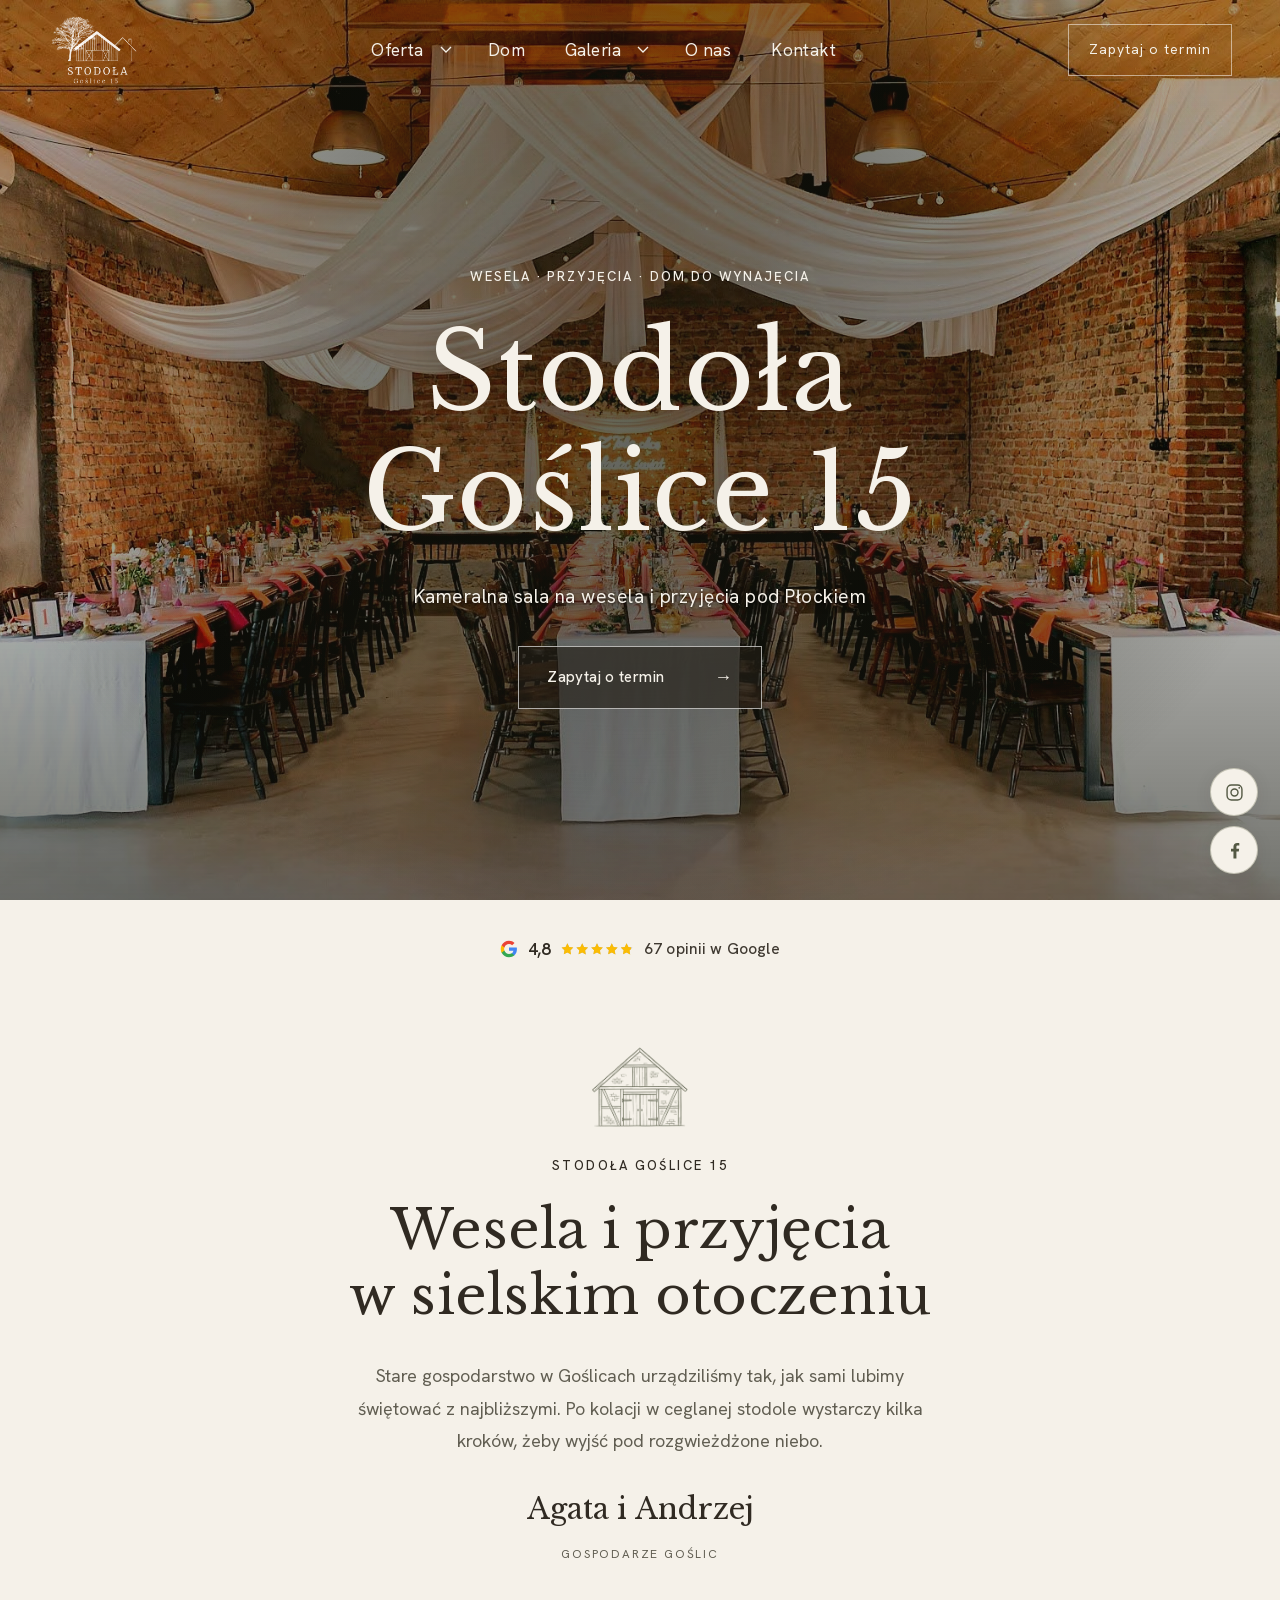
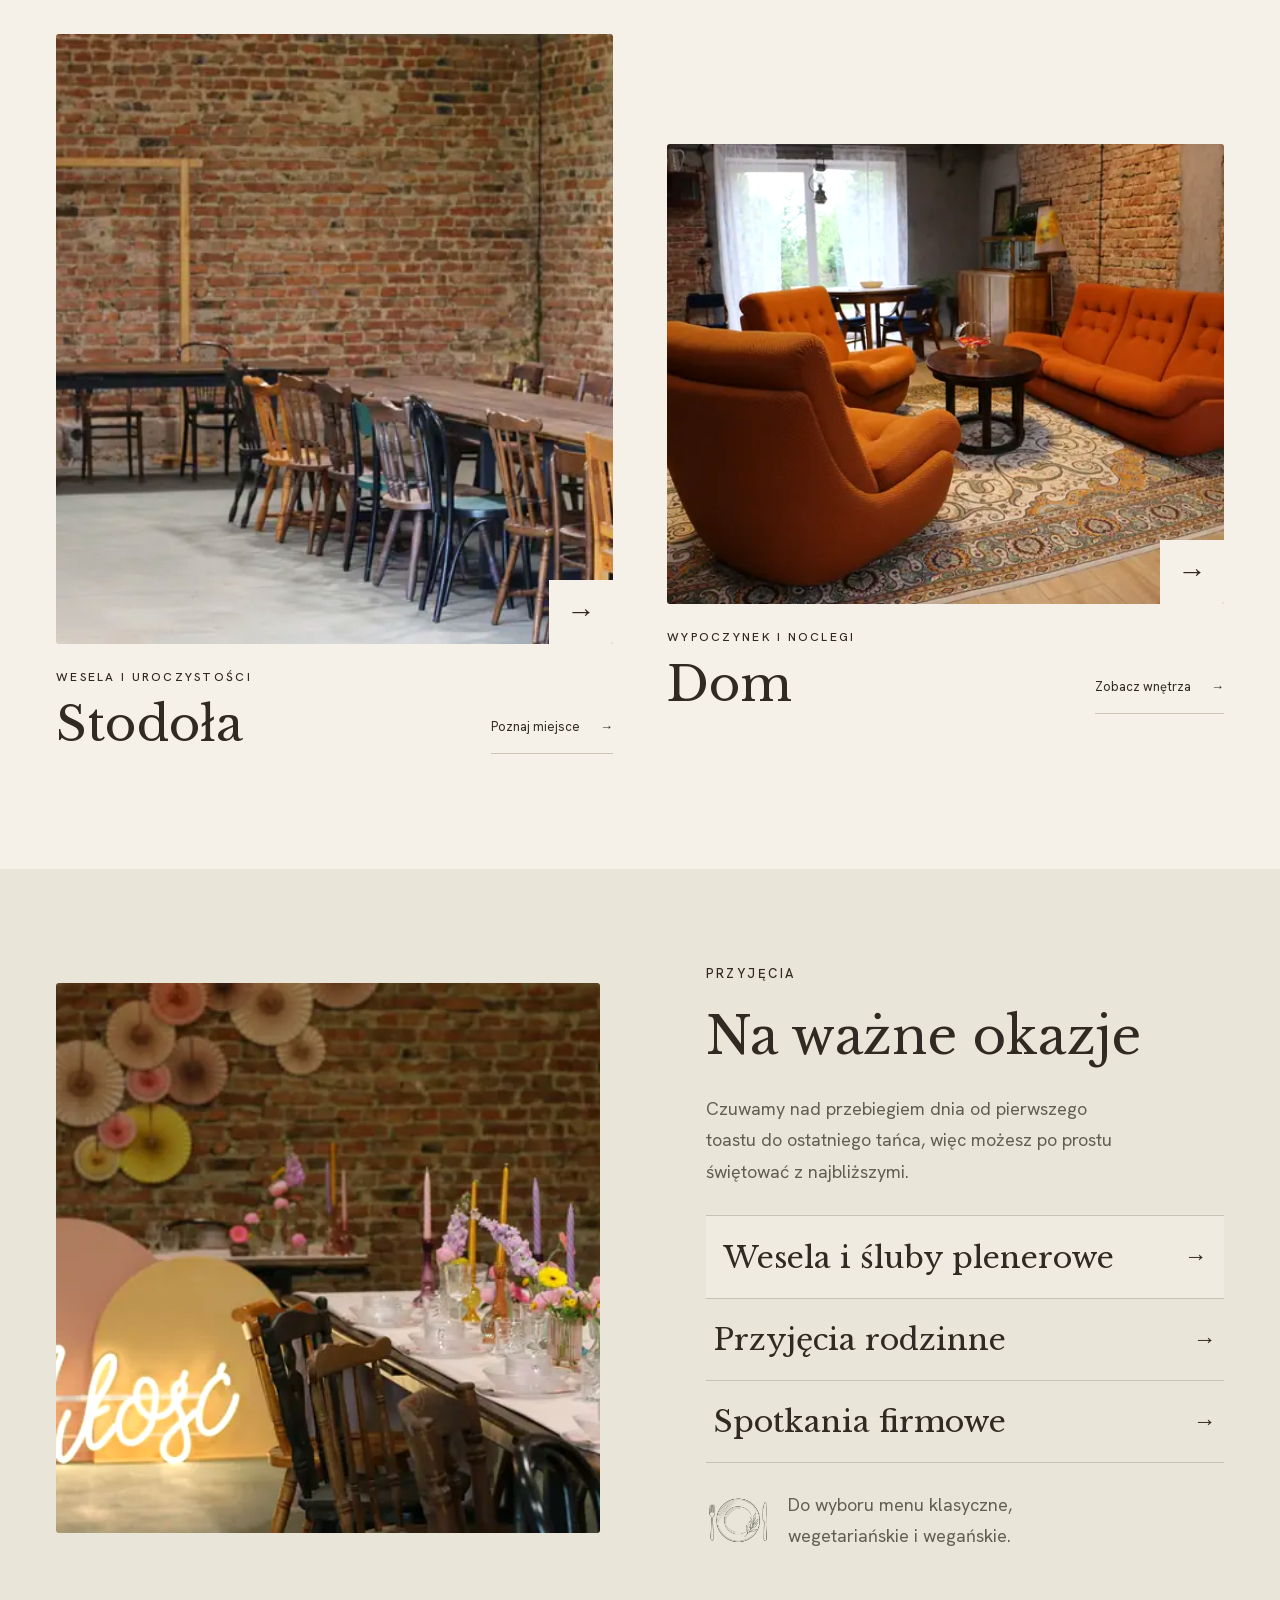
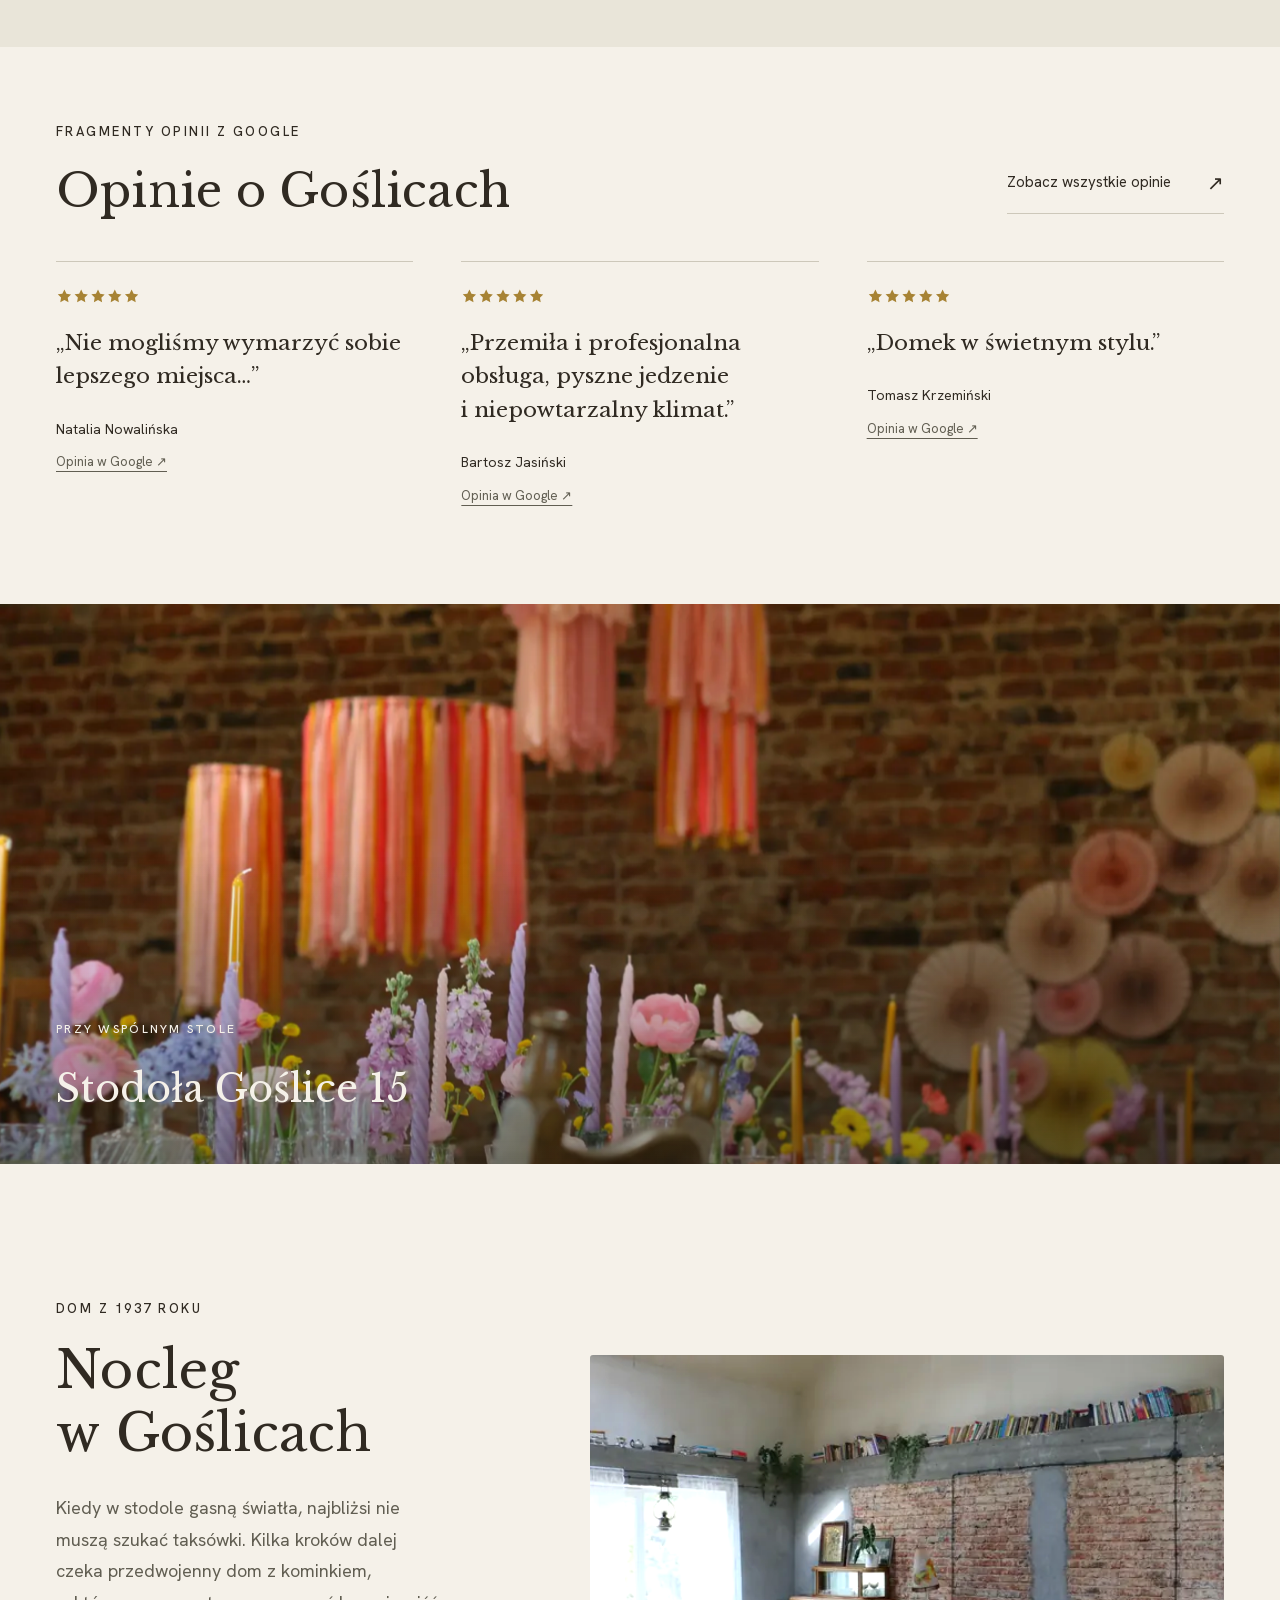
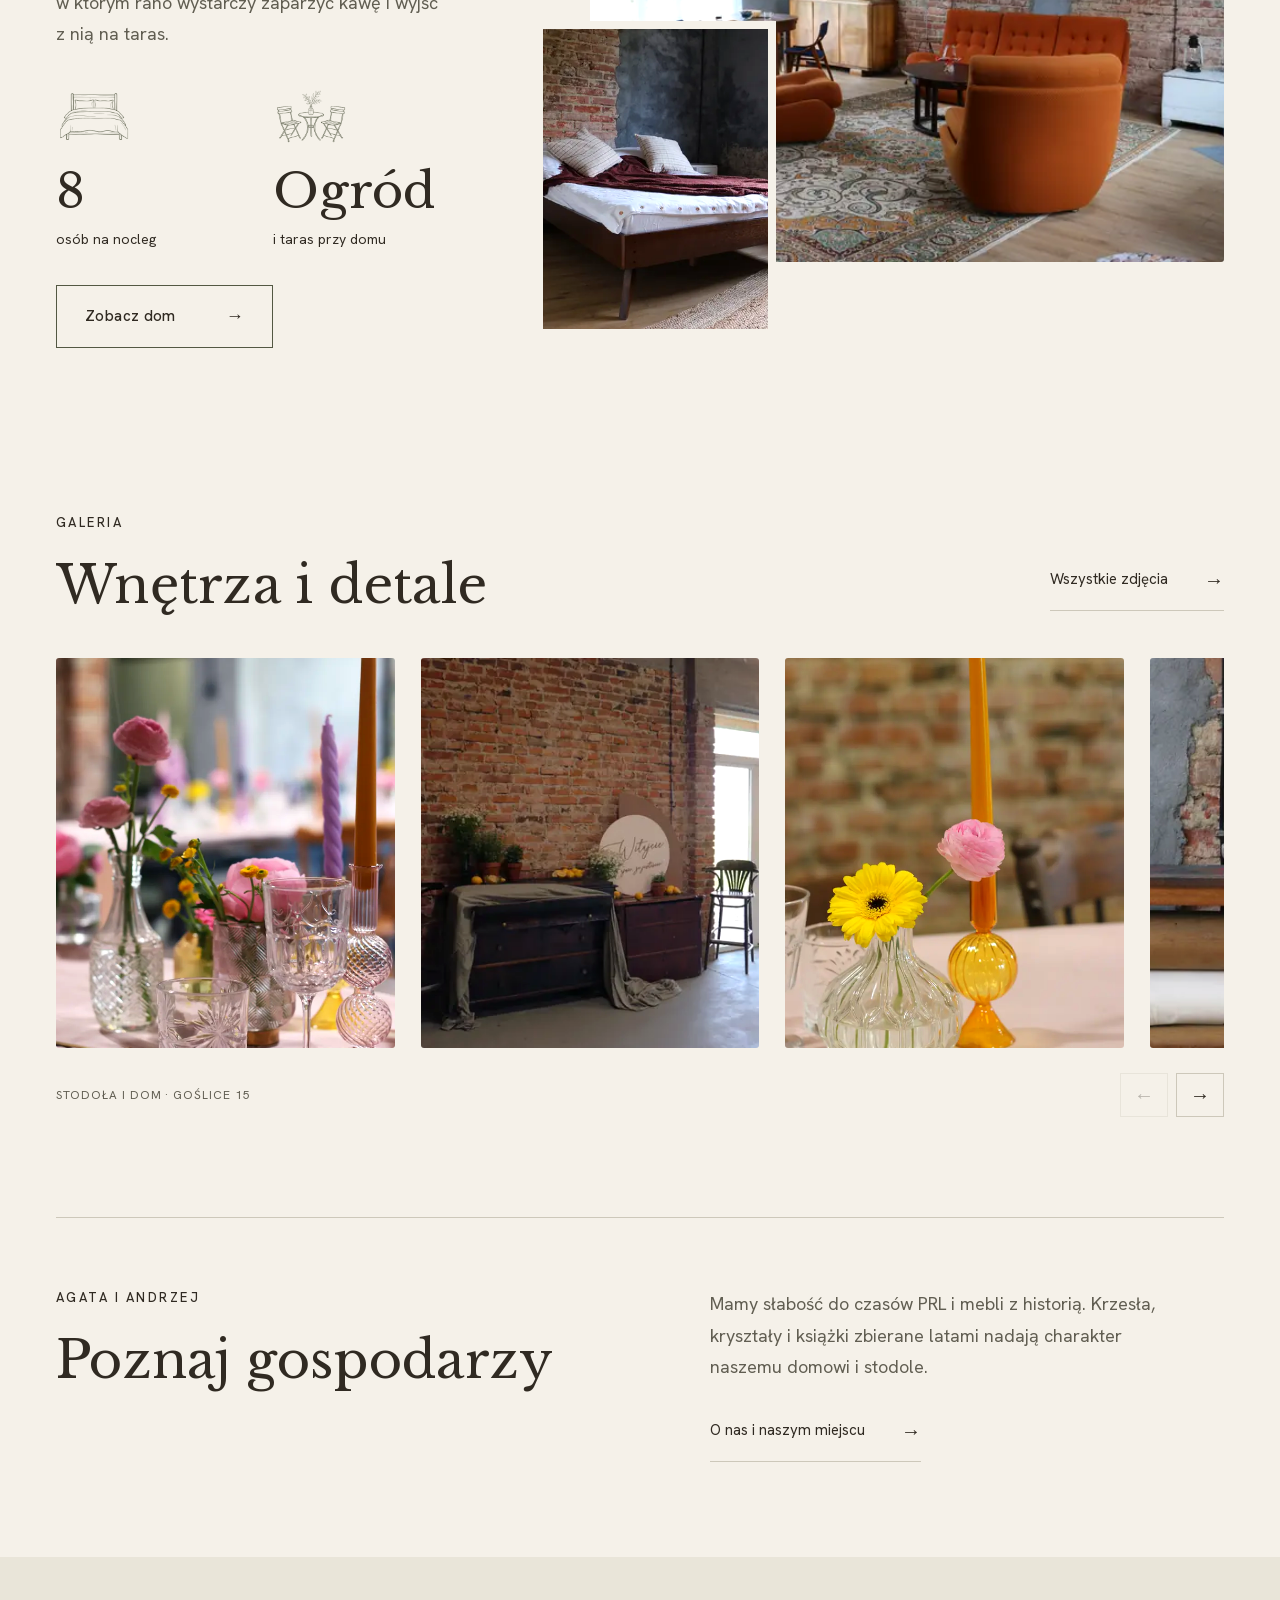
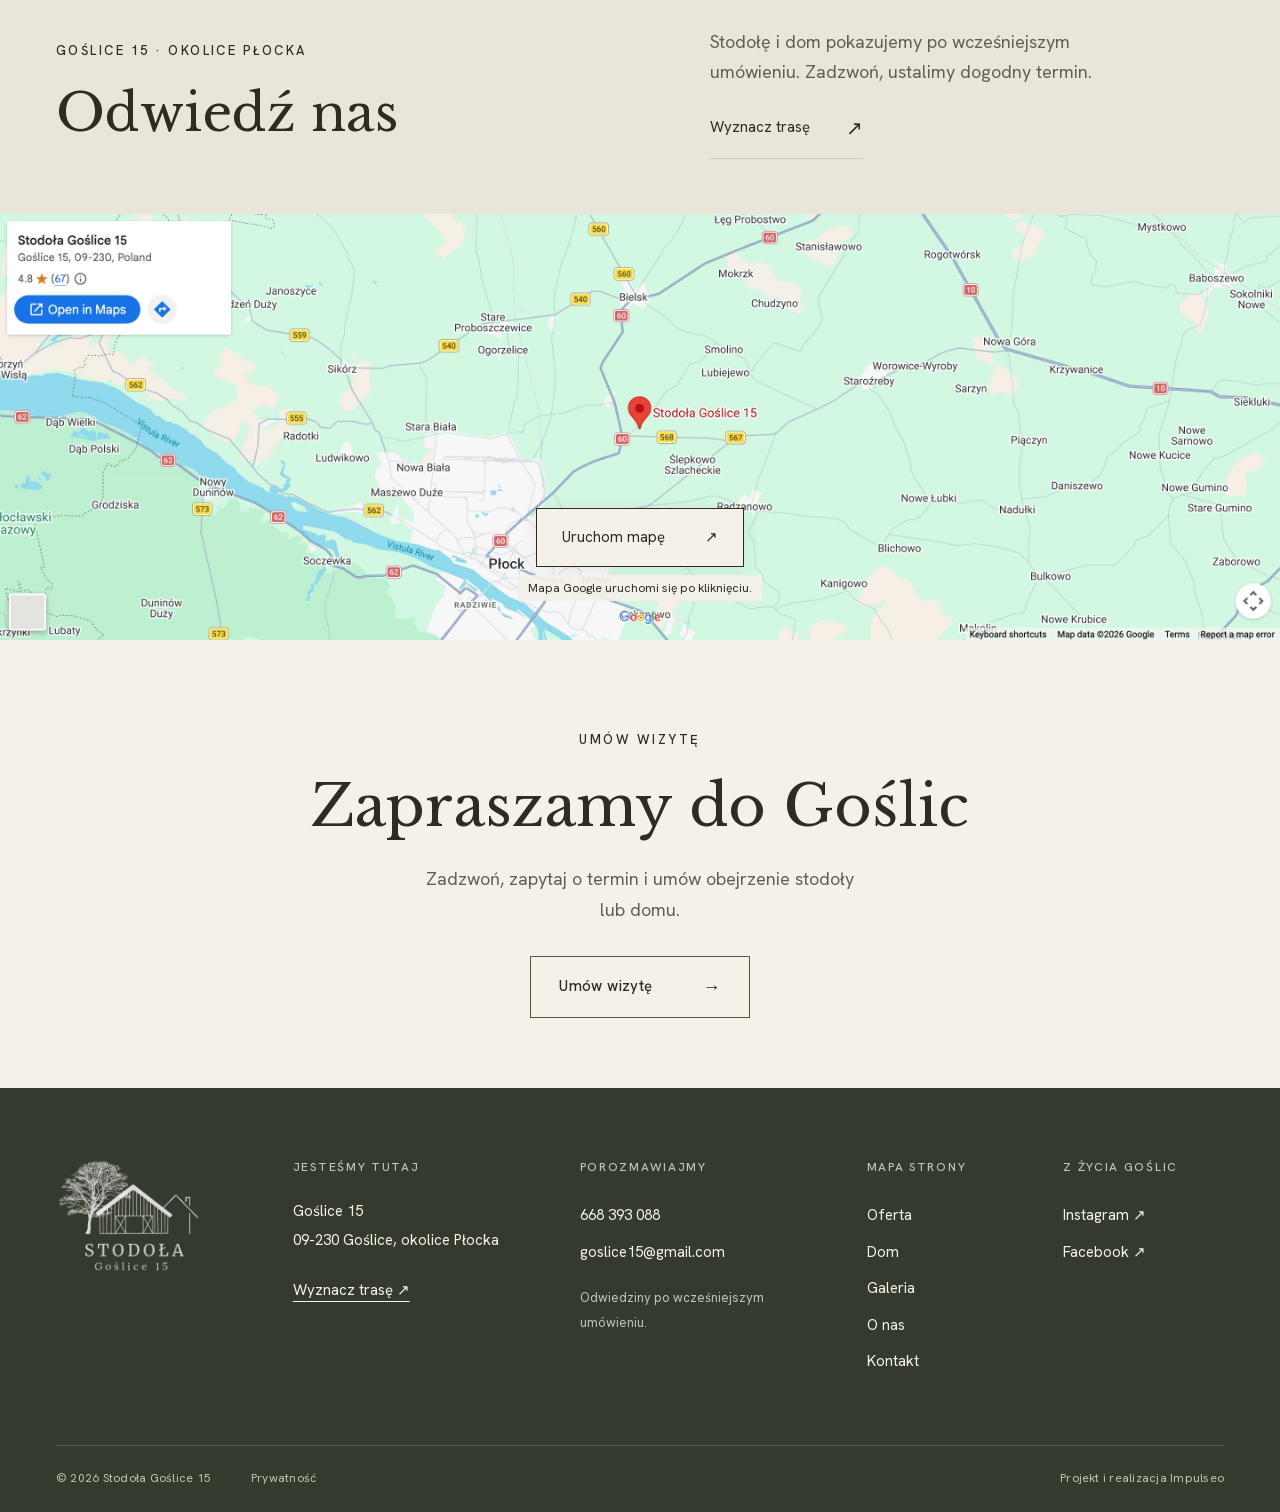
==== commit fccf10ab: "Hide photo captions and zoom plus visually, keep them for SEO Captions under photos, the gallery '+'" ====
--- a/index.html
+++ b/index.html
@@ -1,2 +1,2 @@
 <!doctype html><html lang="pl"><head><meta charset="UTF-8"><meta name="viewport" content="width=device-width,initial-scale=1"><script>document.documentElement.classList.add('js')</script><title>Wesela, przyjęcia i dom pod Płockiem | Stodoła Goślice 15</title><meta name="description" content="Kameralna stodoła pod Płockiem na wesela, chrzciny, komunie i przyjęcia do stu gości. Obok przedwojenny dom z kominkiem na nocleg dla ośmiu osób."><meta name="robots" content="noindex,nofollow,noarchive"><meta name="theme-color" content="#FBF6EE"><link rel="canonical" href="https://impulseo-pl.github.io/stodola-goslice-15-podglad/index.html"><link rel="icon" href="img/favicon.png" type="image/png"><meta property="og:url" content="https://impulseo-pl.github.io/stodola-goslice-15-podglad/index.html"><meta property="og:type" content="website"><meta property="og:title" content="Wesela, przyjęcia i dom pod Płockiem | Stodoła Goślice 15"><meta property="og:description" content="Kameralna stodoła pod Płockiem na wesela, chrzciny, komunie i przyjęcia do stu gości. Obok przedwojenny dom z kominkiem na nocleg dla ośmiu osób."><meta property="og:image" content="https://impulseo-pl.github.io/stodola-goslice-15-podglad/img/hero.jpg"><meta property="og:locale" content="pl_PL"><meta property="og:image:width" content="1200"><meta property="og:image:height" content="630"><meta property="og:image:alt" content="Ceglane wnętrze Stodoły Goślice 15 przygotowane na przyjęcie"><meta name="twitter:card" content="summary_large_image"><script type="application/ld+json">{"@context":"https://schema.org","@type":["LocalBusiness","EventVenue"],"@id":"https://impulseo-pl.github.io/stodola-goslice-15-podglad/#miejsce","name":"Stodoła Goślice 15","url":"https://impulseo-pl.github.io/stodola-goslice-15-podglad/","image":"https://impulseo-pl.github.io/stodola-goslice-15-podglad/img/hero.jpg","logo":"https://impulseo-pl.github.io/stodola-goslice-15-podglad/img/logo.png","description":"Stodoła na wesela i przyjęcia oraz dom do wynajęcia w Goślicach pod Płockiem.","telephone":"+48668393088","email":"goslice15@gmail.com","address":{"@type":"PostalAddress","streetAddress":"Goślice 15","addressLocality":"Goślice","postalCode":"09-230","addressCountry":"PL"},"geo":{"@type":"GeoCoordinates","latitude":52.6103979,"longitude":19.8095224},"hasMap":"https://www.google.com/maps?cid=14983615758109011495","sameAs":["https://www.instagram.com/stodola_goslice15/","https://www.facebook.com/p/Stodo%C5%82a-Go%C5%9Blice-15-100090705344864/"]}</script><link rel="preload" href="assets/fonts/libre-baskerville-latin.woff2" as="font" type="font/woff2" crossorigin><link rel="preload" href="assets/fonts/libre-baskerville-latin-ext.woff2" as="font" type="font/woff2" crossorigin><link rel="preload" href="assets/fonts/hanken-grotesk-latin.woff2" as="font" type="font/woff2" crossorigin><link rel="preload" href="assets/fonts/hanken-grotesk-latin-ext.woff2" as="font" type="font/woff2" crossorigin><link rel="preload" href="img/logo.png" as="image" fetchpriority="high"><script>(function(){var h=document.documentElement;try{if(matchMedia('(prefers-reduced-motion: reduce)').matches)return;if(!location.search.includes('intro')&&sessionStorage.getItem('goslice-arrival-r3'))return;sessionStorage.setItem('goslice-arrival-r3','1');h.classList.add('arrival-on');var stop=function(){h.classList.remove('arrival-on');h.classList.add('hero-ready');document.dispatchEvent(new Event('goslice:arrival-end'));};window.gosliceSkipArrival=stop;['pointerdown','wheel','touchstart','keydown'].forEach(function(e){window.addEventListener(e,stop,{once:true,passive:true});});setTimeout(stop,3800);}catch(e){h.classList.remove('arrival-on');}})();
-</script><link rel="stylesheet" href="assets/rdzen.css?v=19"><link rel="stylesheet" href="assets/app.css?v=20261029-copy-8"><script defer src="assets/rdzen.js?v=19"></script><script defer src="assets/app.js?v=20261029-nav-3"></script></head><body class="page-home"><div class="arrival-screen" aria-hidden="true"><div class="arrival-panel arrival-left"></div><div class="arrival-panel arrival-right"></div><div class="arrival-mark"><img src="img/logo.png" width="318" height="252" alt=""><i></i></div></div><a class="skip" href="#tresc">Przejdź do treści</a><header class="top"><div class="header-inner"><a class="brand" href="index.html" aria-label="Stodoła Goślice 15, strona główna"><img src="img/logo.png" width="318" height="252" alt="Stodoła Goślice 15"></a><button class="burger" aria-expanded="false" aria-controls="menu"><span>Menu</span><i aria-hidden="true"></i></button><nav class="nav" id="menu" aria-label="Główna nawigacja"><div class="offer-nav " data-open="false" data-disclosure="ofertę"><div class="offer-nav-row"><a class="offer-nav-link" href="oferta.html">Oferta</a><button class="offer-toggle" type="button" aria-label="Rozwiń ofertę" aria-expanded="false" aria-controls="oferta-menu"><svg width="12" height="8" viewBox="0 0 12 8" aria-hidden="true"><path d="m1 1 5 5 5-5" fill="none" stroke="currentColor" stroke-width="1.3"/></svg></button></div><ul class="offer-panel nav-panel" id="oferta-menu" aria-label="Oferta"><li><a href="oferta.html#wesela"><span class="offer-label">Wesela</span><span class="offer-direction" aria-hidden="true">↗</span></a></li><li><a href="oferta.html#przyjecia"><span class="offer-label">Przyjęcia okolicznościowe</span><span class="offer-direction" aria-hidden="true">↗</span></a></li><li><a href="oferta.html#chrzciny"><span class="offer-label">Chrzciny</span><span class="offer-direction" aria-hidden="true">↗</span></a></li><li><a href="oferta.html#komunie"><span class="offer-label">Komunie</span><span class="offer-direction" aria-hidden="true">↗</span></a></li><li><a href="oferta.html#firmowe"><span class="offer-label">Spotkania firmowe</span><span class="offer-direction" aria-hidden="true">↗</span></a></li><li><a href="oferta.html#dom"><span class="offer-label">Wynajem domu</span><span class="offer-direction" aria-hidden="true">↗</span></a></li><li><a href="oferta.html#catering"><span class="offer-label">Catering świąteczny</span><span class="offer-direction" aria-hidden="true">↗</span></a></li><li><a href="oferta.html#sesje"><span class="offer-label">Sesje zdjęciowe</span><span class="offer-direction" aria-hidden="true">↗</span></a></li><li class="offer-overview"><a class="offer-all" href="oferta.html">Zobacz całą ofertę<span aria-hidden="true">→</span></a></li></ul></div><a href="dom.html" >Dom<span class="nav-arrow" aria-hidden="true">→</span></a><div class="offer-nav gallery-nav" data-open="false" data-disclosure="galerię"><div class="offer-nav-row"><a class="offer-nav-link" href="galeria.html">Galeria</a><button class="offer-toggle" type="button" aria-label="Rozwiń galerię" aria-expanded="false" aria-controls="galeria-menu"><svg width="12" height="8" viewBox="0 0 12 8" aria-hidden="true"><path d="m1 1 5 5 5-5" fill="none" stroke="currentColor" stroke-width="1.3"/></svg></button></div><ul class="offer-panel nav-panel" id="galeria-menu" aria-label="Galeria"><li><a href="galeria.html#stodola"><span class="offer-label">Stodoła</span><span class="offer-direction" aria-hidden="true">↗</span></a></li><li><a href="galeria.html#dom"><span class="offer-label">Dom</span><span class="offer-direction" aria-hidden="true">↗</span></a></li><li><a href="galeria.html#detale"><span class="offer-label">Detale</span><span class="offer-direction" aria-hidden="true">↗</span></a></li><li class="offer-overview"><a class="offer-all" href="galeria.html">Zobacz całą galerię<span aria-hidden="true">→</span></a></li></ul></div><a href="o-nas.html" >O nas<span class="nav-arrow" aria-hidden="true">→</span></a><a href="kontakt.html" >Kontakt<span class="nav-arrow" aria-hidden="true">→</span></a></nav><a class="header-phone" href="kontakt.html">Zapytaj o termin</a></div></header><script src="assets/entrance.js?v=20261029-nav-3"></script><main id="tresc"><section class="hero"><div class="hero-picture"><picture><source media="(max-width: 760px)" srcset="img/zielona-sala-r3-640.webp 640w, img/zielona-sala-r3-800.webp 800w, img/zielona-sala-r3-1100.webp 1100w" sizes="100vw"><source media="(min-width: 761px)" type="image/avif" srcset="img/hero-sala-1100.avif 1100w, img/hero-sala-1600.avif 1600w" sizes="100vw"><img src="img/hero-sala-1100.webp" srcset="img/hero-sala-640.webp 640w, img/hero-sala-1100.webp 1100w, img/hero-sala-1600.webp 1600w" sizes="100vw" width="1600" height="1064" alt="Ceglane wnętrze Stodoły Goślice 15 przygotowane na przyjęcie" fetchpriority="high" loading="eager" decoding="async"></picture></div><div class="hero-content wrap"><p class="eyebrow">WESELA · PRZYJĘCIA · DOM DO WYNAJĘCIA</p><h1><span>Stodoła</span><span>Goślice 15</span></h1><p>Kameralna sala na wesela i przyjęcia pod Płockiem</p><a class="button button-light" href="kontakt.html">Zapytaj o termin<span aria-hidden="true">→</span></a></div></section><div class="top-rating wrap"><a class="rating-link" href="https://share.google/zNsgTgw7Gfr0Usjlz" target="_blank" rel="noopener noreferrer" aria-label="4,8 67 opinii w Google. Zobacz opinie"><span class="g-badge"><svg class="gb-ico" viewBox="0 0 24 24" width="18" height="18" aria-hidden="true"><path fill="#4285F4" d="M22.56 12.25c0-.78-.07-1.53-.2-2.25H12v4.26h5.92c-.26 1.37-1.04 2.53-2.21 3.31v2.77h3.57c2.08-1.92 3.28-4.74 3.28-8.09z"/><path fill="#34A853" d="M12 23c2.97 0 5.46-.98 7.28-2.66l-3.57-2.77c-.98.66-2.23 1.06-3.71 1.06-2.86 0-5.29-1.93-6.16-4.53H2.18v2.84C3.99 20.53 7.7 23 12 23z"/><path fill="#FBBC05" d="M5.84 14.09c-.22-.66-.35-1.36-.35-2.09s.13-1.43.35-2.09V7.07H2.18C1.43 8.55 1 10.22 1 12s.43 3.45 1.18 4.93l2.85-2.22.81-.62z"/><path fill="#EA4335" d="M12 5.38c1.62 0 3.06.56 4.21 1.64l3.15-3.15C17.45 2.09 14.97 1 12 1 7.7 1 3.99 3.47 2.18 7.07l3.66 2.84c.87-2.6 3.3-4.53 6.16-4.53z"/></svg><b class="gb-ocena">4,8</b><svg class="gb-stars" viewBox="0 0 90 18" width="74" height="14.8" aria-hidden="true"><g class="gb-pusta"><path d="M9 1.6l2.2 4.46 4.92.72-3.56 3.47.84 4.9L9 12.74l-4.4 2.31.84-4.9L1.88 6.68l4.92-.72L9 1.6Z" transform="translate(0,0)"/><path d="M9 1.6l2.2 4.46 4.92.72-3.56 3.47.84 4.9L9 12.74l-4.4 2.31.84-4.9L1.88 6.68l4.92-.72L9 1.6Z" transform="translate(18,0)"/><path d="M9 1.6l2.2 4.46 4.92.72-3.56 3.47.84 4.9L9 12.74l-4.4 2.31.84-4.9L1.88 6.68l4.92-.72L9 1.6Z" transform="translate(36,0)"/><path d="M9 1.6l2.2 4.46 4.92.72-3.56 3.47.84 4.9L9 12.74l-4.4 2.31.84-4.9L1.88 6.68l4.92-.72L9 1.6Z" transform="translate(54,0)"/><path d="M9 1.6l2.2 4.46 4.92.72-3.56 3.47.84 4.9L9 12.74l-4.4 2.31.84-4.9L1.88 6.68l4.92-.72L9 1.6Z" transform="translate(72,0)"/></g><clipPath id="gs960"><rect width="86.4" height="18"/></clipPath><g class="gb-peln" clip-path="url(#gs960)"><path d="M9 1.6l2.2 4.46 4.92.72-3.56 3.47.84 4.9L9 12.74l-4.4 2.31.84-4.9L1.88 6.68l4.92-.72L9 1.6Z" transform="translate(0,0)"/><path d="M9 1.6l2.2 4.46 4.92.72-3.56 3.47.84 4.9L9 12.74l-4.4 2.31.84-4.9L1.88 6.68l4.92-.72L9 1.6Z" transform="translate(18,0)"/><path d="M9 1.6l2.2 4.46 4.92.72-3.56 3.47.84 4.9L9 12.74l-4.4 2.31.84-4.9L1.88 6.68l4.92-.72L9 1.6Z" transform="translate(36,0)"/><path d="M9 1.6l2.2 4.46 4.92.72-3.56 3.47.84 4.9L9 12.74l-4.4 2.31.84-4.9L1.88 6.68l4.92-.72L9 1.6Z" transform="translate(54,0)"/><path d="M9 1.6l2.2 4.46 4.92.72-3.56 3.47.84 4.9L9 12.74l-4.4 2.31.84-4.9L1.88 6.68l4.92-.72L9 1.6Z" transform="translate(72,0)"/></g></svg><span class="gb-txt">67 opinii w Google</span></span></a></div><section class="welcome-section" id="miejsce"><div class="welcome wrap"><img class="flow-icon welcome-mark" src="img/flow-stodola.webp" alt="" aria-hidden="true" width="240" height="200" loading="lazy" decoding="async"><p class="eyebrow">STODOŁA GOŚLICE 15</p><h2>Wesela i przyjęcia<br>w sielskim otoczeniu</h2><p>Stare gospodarstwo w Goślicach urządziliśmy tak, jak sami lubimy świętować z najbliższymi. Po kolacji w ceglanej stodole wystarczy kilka kroków, żeby wyjść pod rozgwieżdżone niebo.</p><div class="welcome-sign"><span>Agata i Andrzej</span><span>GOSPODARZE GOŚLIC</span></div></div><div class="spaces wrap"><a class="space-link" href="oferta.html#wesela"><div class="space-image"><img class="" src="img/wnetrze-r3-1100.webp" srcset="img/wnetrze-r3-640.webp 640w, img/wnetrze-r3-800.webp 800w, img/wnetrze-r3-1100.webp 1100w, img/wnetrze-r3-1800.webp 1800w" sizes="(max-width: 760px) calc(100vw - 44px), 50vw" width="1800" height="1286" alt="Ceglana sala z drewnianymi stołami" loading="eager" decoding="async"><span class="image-corner" aria-hidden="true">→</span></div><div class="space-label"><div><p class="eyebrow">WESELA I UROCZYSTOŚCI</p><h2>Stodoła</h2></div><span class="space-cta">Poznaj miejsce <span aria-hidden="true">→</span></span></div></a><a class="space-link" href="dom.html"><div class="space-image"><img class="" src="img/dom-r3-1100.webp" srcset="img/dom-r3-640.webp 640w, img/dom-r3-800.webp 800w, img/dom-r3-1100.webp 1100w, img/dom-r3-1800.webp 1800w" sizes="(max-width: 760px) calc(100vw - 44px), 50vw" width="1800" height="1200" alt="Salon z pomarańczowymi fotelami, cegłą i starymi meblami" loading="eager" decoding="async"><span class="image-corner" aria-hidden="true">→</span></div><div class="space-label"><div><p class="eyebrow">WYPOCZYNEK I NOCLEGI</p><h2>Dom</h2></div><span class="space-cta">Zobacz wnętrza <span aria-hidden="true">→</span></span></div></a></div></section><section class="events-section"><div class="events-layout wrap"><div class="events-photo"><div class="event-image active" data-event-image="wesele" aria-hidden="false"><img class="" src="img/przyjecie-r3-1100.webp" srcset="img/przyjecie-r3-640.webp 640w, img/przyjecie-r3-800.webp 800w, img/przyjecie-r3-1100.webp 1100w, img/przyjecie-r3-1800.webp 1800w, img/przyjecie-r3-2880.webp 2880w" sizes="(max-width: 760px) calc(100vw - 44px), 50vw" width="1800" height="1200" alt="Sala stodoły przygotowana do uroczystości" loading="lazy" decoding="async"></div><div class="event-image" data-event-image="rodzinne" aria-hidden="true"><img class="" src="img/rozowy-stol-r3-1100.webp" srcset="img/rozowy-stol-r3-640.webp 640w, img/rozowy-stol-r3-800.webp 800w, img/rozowy-stol-r3-1100.webp 1100w, img/rozowy-stol-r3-1800.webp 1800w" sizes="(max-width: 760px) calc(100vw - 44px), 50vw" width="1800" height="1200" alt="Przygotowany stół z kwiatami i świecami" loading="lazy" decoding="async"></div><div class="event-image" data-event-image="firmowe" aria-hidden="true"><img class="" src="img/krzesla-r3-1100.webp" srcset="img/krzesla-r3-640.webp 640w, img/krzesla-r3-800.webp 800w, img/krzesla-r3-1100.webp 1100w, img/krzesla-r3-1800.webp 1800w" sizes="(max-width: 760px) calc(100vw - 44px), 50vw" width="1800" height="1200" alt="Różne drewniane krzesła przy stole w stodole" loading="lazy" decoding="async"></div></div><div class="events-copy"><p class="eyebrow">PRZYJĘCIA</p><h2>Na ważne okazje</h2><p>Czuwamy nad przebiegiem dnia od pierwszego toastu do ostatniego tańca, więc możesz po prostu świętować z najbliższymi.</p><div class="event-links"><a href="oferta.html#wesela" data-event="wesele" class="selected"><span>Wesela i śluby plenerowe</span><b aria-hidden="true">→</b></a><a href="oferta.html#przyjecia" data-event="rodzinne"><span>Przyjęcia rodzinne</span><b aria-hidden="true">→</b></a><a href="oferta.html#firmowe" data-event="firmowe"><span>Spotkania firmowe</span><b aria-hidden="true">→</b></a></div><p class="events-menu"><img class="flow-icon" src="img/flow-menu.webp" alt="" aria-hidden="true" width="240" height="200" loading="lazy" decoding="async">Do wyboru menu klasyczne, wegetariańskie i wegańskie.</p></div></div></section><section class="reviews wrap" aria-labelledby="opinie-title"><div class="section-title"><div><p class="eyebrow">FRAGMENTY OPINII Z GOOGLE</p><h2 id="opinie-title">Opinie o Goślicach</h2></div><a class="text-link" href="https://www.google.com/maps?cid=14983615758109011495" target="_blank" rel="noopener noreferrer">Zobacz wszystkie opinie<span aria-hidden="true">↗</span></a></div><div class="review-grid"><figure class="review-item"><svg class="review-stars" viewBox="0 0 90 18" width="84" height="17" role="img" aria-label="5 na 5 gwiazdek"><g fill="currentColor"><path d="M9 1.6l2.2 4.46 4.92.72-3.56 3.47.84 4.9L9 12.74l-4.4 2.31.84-4.9L1.88 6.68l4.92-.72L9 1.6Z" transform="translate(0,0)"/><path d="M9 1.6l2.2 4.46 4.92.72-3.56 3.47.84 4.9L9 12.74l-4.4 2.31.84-4.9L1.88 6.68l4.92-.72L9 1.6Z" transform="translate(18,0)"/><path d="M9 1.6l2.2 4.46 4.92.72-3.56 3.47.84 4.9L9 12.74l-4.4 2.31.84-4.9L1.88 6.68l4.92-.72L9 1.6Z" transform="translate(36,0)"/><path d="M9 1.6l2.2 4.46 4.92.72-3.56 3.47.84 4.9L9 12.74l-4.4 2.31.84-4.9L1.88 6.68l4.92-.72L9 1.6Z" transform="translate(54,0)"/><path d="M9 1.6l2.2 4.46 4.92.72-3.56 3.47.84 4.9L9 12.74l-4.4 2.31.84-4.9L1.88 6.68l4.92-.72L9 1.6Z" transform="translate(72,0)"/></g></svg><blockquote>„Nie mogliśmy wymarzyć sobie lepszego miejsca…”</blockquote><figcaption><cite>Natalia Nowalińska</cite><a href="https://www.google.com/maps?cid=14983615758109011495" target="_blank" rel="noopener noreferrer">Opinia w Google ↗</a></figcaption></figure><figure class="review-item"><svg class="review-stars" viewBox="0 0 90 18" width="84" height="17" role="img" aria-label="5 na 5 gwiazdek"><g fill="currentColor"><path d="M9 1.6l2.2 4.46 4.92.72-3.56 3.47.84 4.9L9 12.74l-4.4 2.31.84-4.9L1.88 6.68l4.92-.72L9 1.6Z" transform="translate(0,0)"/><path d="M9 1.6l2.2 4.46 4.92.72-3.56 3.47.84 4.9L9 12.74l-4.4 2.31.84-4.9L1.88 6.68l4.92-.72L9 1.6Z" transform="translate(18,0)"/><path d="M9 1.6l2.2 4.46 4.92.72-3.56 3.47.84 4.9L9 12.74l-4.4 2.31.84-4.9L1.88 6.68l4.92-.72L9 1.6Z" transform="translate(36,0)"/><path d="M9 1.6l2.2 4.46 4.92.72-3.56 3.47.84 4.9L9 12.74l-4.4 2.31.84-4.9L1.88 6.68l4.92-.72L9 1.6Z" transform="translate(54,0)"/><path d="M9 1.6l2.2 4.46 4.92.72-3.56 3.47.84 4.9L9 12.74l-4.4 2.31.84-4.9L1.88 6.68l4.92-.72L9 1.6Z" transform="translate(72,0)"/></g></svg><blockquote>„Przemiła i profesjonalna obsługa, pyszne jedzenie i niepowtarzalny klimat.”</blockquote><figcaption><cite>Bartosz Jasiński</cite><a href="https://www.google.com/maps?cid=14983615758109011495" target="_blank" rel="noopener noreferrer">Opinia w Google ↗</a></figcaption></figure><figure class="review-item"><svg class="review-stars" viewBox="0 0 90 18" width="84" height="17" role="img" aria-label="5 na 5 gwiazdek"><g fill="currentColor"><path d="M9 1.6l2.2 4.46 4.92.72-3.56 3.47.84 4.9L9 12.74l-4.4 2.31.84-4.9L1.88 6.68l4.92-.72L9 1.6Z" transform="translate(0,0)"/><path d="M9 1.6l2.2 4.46 4.92.72-3.56 3.47.84 4.9L9 12.74l-4.4 2.31.84-4.9L1.88 6.68l4.92-.72L9 1.6Z" transform="translate(18,0)"/><path d="M9 1.6l2.2 4.46 4.92.72-3.56 3.47.84 4.9L9 12.74l-4.4 2.31.84-4.9L1.88 6.68l4.92-.72L9 1.6Z" transform="translate(36,0)"/><path d="M9 1.6l2.2 4.46 4.92.72-3.56 3.47.84 4.9L9 12.74l-4.4 2.31.84-4.9L1.88 6.68l4.92-.72L9 1.6Z" transform="translate(54,0)"/><path d="M9 1.6l2.2 4.46 4.92.72-3.56 3.47.84 4.9L9 12.74l-4.4 2.31.84-4.9L1.88 6.68l4.92-.72L9 1.6Z" transform="translate(72,0)"/></g></svg><blockquote>„Domek w świetnym stylu.”</blockquote><figcaption><cite>Tomasz Krzemiński</cite><a href="https://www.google.com/maps?cid=14983615758109011495" target="_blank" rel="noopener noreferrer">Opinia w Google ↗</a></figcaption></figure></div></section><section class="landscape" aria-label="Wnętrze stodoły"><div class="landscape-image"><img class="scene-parallax" src="img/lampiony-r3-1100.webp" srcset="img/lampiony-r3-640.webp 640w, img/lampiony-r3-800.webp 800w, img/lampiony-r3-1100.webp 1100w, img/lampiony-r3-1800.webp 1800w, img/lampiony-r3-2880.webp 2880w" sizes="100vw" width="1800" height="1200" alt="Kwiaty i kolorowe lampiony w ceglanej stodole" loading="lazy" decoding="async"></div><div class="landscape-caption"><p class="eyebrow">PRZY WSPÓLNYM STOLE</p><p>Stodoła Goślice 15</p></div></section><section class="stay wrap"><div class="stay-copy"><p class="eyebrow">DOM Z 1937 ROKU</p><h2>Nocleg w Goślicach</h2><p>Kiedy w stodole gasną światła, najbliżsi nie muszą szukać taksówki. Kilka kroków dalej czeka przedwojenny dom z kominkiem, w którym rano wystarczy zaparzyć kawę i wyjść z nią na taras.</p><div class="stay-facts"><p><img class="flow-icon " src="img/flow-nocleg.webp" alt="" aria-hidden="true" width="240" height="200" loading="lazy" decoding="async"><b>8</b><span>osób na nocleg</span></p><p><img class="flow-icon " src="img/flow-ogrod.webp" alt="" aria-hidden="true" width="240" height="200" loading="lazy" decoding="async"><b>Ogród</b><span>i taras przy domu</span></p></div><a class="button" href="dom.html">Zobacz dom<span aria-hidden="true">→</span></a></div><div class="stay-pictures"><figure class="photo stay-main"><img class="" src="img/salon-r3-1100.webp" srcset="img/salon-r3-640.webp 640w, img/salon-r3-800.webp 800w, img/salon-r3-1100.webp 1100w, img/salon-r3-1800.webp 1800w, img/salon-r3-2880.webp 2880w" sizes="(max-width: 800px) 100vw, 50vw" width="1800" height="1286" alt="Wnętrze domu z miejscem do wspólnego wypoczynku" loading="lazy" decoding="async"></figure><figure class="photo stay-small"><img class="" src="img/sypialnia-r3-1100.webp" srcset="img/sypialnia-r3-640.webp 640w, img/sypialnia-r3-800.webp 800w, img/sypialnia-r3-1100.webp 1100w, img/sypialnia-r3-1800.webp 1800w" sizes="(max-width: 800px) 100vw, 50vw" width="1800" height="1286" alt="Sypialnia w domu Goślice 15" loading="lazy" decoding="async"><figcaption>Sypialnia w domu</figcaption></figure></div></section><section class="home-gallery wrap"><div class="section-title"><div><p class="eyebrow">GALERIA</p><h2>Wnętrza i detale</h2></div><a class="text-link" href="galeria.html">Wszystkie zdjęcia<span aria-hidden="true">→</span></a></div><div class="gallery-track" id="album"><a class="gallery-photo" href="img/kwiaty-r3-1800.webp" data-bez-przejscia data-zoom="img/kwiaty-r3-1800.webp" data-alt="Kwiaty na stole przygotowanym na przyjęcie" data-cap="Kwiaty na stole" data-group="detale"><img class="" src="img/kwiaty-r3-1100.webp" srcset="img/kwiaty-r3-640.webp 640w, img/kwiaty-r3-800.webp 800w, img/kwiaty-r3-1100.webp 1100w, img/kwiaty-r3-1800.webp 1800w" sizes="(max-width: 760px) 48vw, 33vw" width="1800" height="2700" alt="Kwiaty na stole przygotowanym na przyjęcie" loading="lazy" decoding="async"><span class="photo-label">Kwiaty na stole<span aria-hidden="true">+</span></span></a><a class="gallery-photo" href="img/pianino-r3-1800.webp" data-bez-przejscia data-zoom="img/pianino-r3-1800.webp" data-alt="Stare meble przy oknie w ceglanej stodole" data-cap="Stare meble w stodole" data-group="detale"><img class="" src="img/pianino-r3-1100.webp" srcset="img/pianino-r3-640.webp 640w, img/pianino-r3-800.webp 800w, img/pianino-r3-1100.webp 1100w, img/pianino-r3-1800.webp 1800w" sizes="(max-width: 760px) 48vw, 33vw" width="1800" height="1200" alt="Stare meble przy oknie w ceglanej stodole" loading="lazy" decoding="async"><span class="photo-label">Stare meble w stodole<span aria-hidden="true">+</span></span></a><a class="gallery-photo" href="img/dekoracje-r3-1800.webp" data-bez-przejscia data-zoom="img/dekoracje-r3-1800.webp" data-alt="Kolorowe wazony z kwiatami" data-cap="Kolorowe dekoracje" data-group="detale"><img class="" src="img/dekoracje-r3-1100.webp" srcset="img/dekoracje-r3-640.webp 640w, img/dekoracje-r3-800.webp 800w, img/dekoracje-r3-1100.webp 1100w, img/dekoracje-r3-1800.webp 1800w" sizes="(max-width: 760px) 48vw, 33vw" width="1800" height="2700" alt="Kolorowe wazony z kwiatami" loading="lazy" decoding="async"><span class="photo-label">Kolorowe dekoracje<span aria-hidden="true">+</span></span></a><a class="gallery-photo" href="img/stare-przedmioty-r3-1800.webp" data-bez-przejscia data-zoom="img/stare-przedmioty-r3-1800.webp" data-alt="Zabytkowy telefon pośród starych domowych sprzętów" data-cap="Przedmioty z historią" data-group="detale"><img class="" src="img/stare-przedmioty-r3-1100.webp" srcset="img/stare-przedmioty-r3-640.webp 640w, img/stare-przedmioty-r3-800.webp 800w, img/stare-przedmioty-r3-1100.webp 1100w, img/stare-przedmioty-r3-1800.webp 1800w" sizes="(max-width: 760px) 48vw, 33vw" width="1800" height="1200" alt="Zabytkowy telefon pośród starych domowych sprzętów" loading="lazy" decoding="async"><span class="photo-label">Przedmioty z historią<span aria-hidden="true">+</span></span></a><a class="gallery-photo" href="img/wnetrze-r3-1800.webp" data-bez-przejscia data-zoom="img/wnetrze-r3-1800.webp" data-alt="Ceglana sala z drewnianymi stołami" data-cap="Ceglane wnętrze" data-group="stodola"><img class="" src="img/wnetrze-r3-1100.webp" srcset="img/wnetrze-r3-640.webp 640w, img/wnetrze-r3-800.webp 800w, img/wnetrze-r3-1100.webp 1100w, img/wnetrze-r3-1800.webp 1800w" sizes="(max-width: 760px) 48vw, 33vw" width="1800" height="1286" alt="Ceglana sala z drewnianymi stołami" loading="lazy" decoding="async"><span class="photo-label">Ceglane wnętrze<span aria-hidden="true">+</span></span></a><a class="gallery-photo" href="img/zielony-stol-r3-1800.webp" data-bez-przejscia data-zoom="img/zielony-stol-r3-1800.webp" data-alt="Zielone dekoracje na nakrytym stole" data-cap="Nakryty stół" data-group="stodola"><img class="" src="img/zielony-stol-r3-1100.webp" srcset="img/zielony-stol-r3-640.webp 640w, img/zielony-stol-r3-800.webp 800w, img/zielony-stol-r3-1100.webp 1100w, img/zielony-stol-r3-1800.webp 1800w" sizes="(max-width: 760px) 48vw, 33vw" width="1800" height="2700" alt="Zielone dekoracje na nakrytym stole" loading="lazy" decoding="async"><span class="photo-label">Nakryty stół<span aria-hidden="true">+</span></span></a><a class="gallery-photo" href="img/jadalnia-r3-1800.webp" data-bez-przejscia data-zoom="img/jadalnia-r3-1800.webp" data-alt="Stół w jadalni domu Goślice 15" data-cap="Domowa jadalnia" data-group="dom"><img class="" src="img/jadalnia-r3-1100.webp" srcset="img/jadalnia-r3-640.webp 640w, img/jadalnia-r3-800.webp 800w, img/jadalnia-r3-1100.webp 1100w, img/jadalnia-r3-1800.webp 1800w" sizes="(max-width: 760px) 48vw, 33vw" width="1800" height="2520" alt="Stół w jadalni domu Goślice 15" loading="lazy" decoding="async"><span class="photo-label">Domowa jadalnia<span aria-hidden="true">+</span></span></a><a class="gallery-photo" href="img/wieczor-r3-1800.webp" data-bez-przejscia data-zoom="img/wieczor-r3-1800.webp" data-alt="Świetlny napis Miłość w stodole" data-cap="Miłość w Goślicach" data-group="detale"><img class="" src="img/wieczor-r3-1100.webp" srcset="img/wieczor-r3-640.webp 640w, img/wieczor-r3-800.webp 800w, img/wieczor-r3-1100.webp 1100w, img/wieczor-r3-1800.webp 1800w" sizes="(max-width: 760px) 48vw, 33vw" width="1800" height="1200" alt="Świetlny napis Miłość w stodole" loading="lazy" decoding="async"><span class="photo-label">Miłość w Goślicach<span aria-hidden="true">+</span></span></a><a class="gallery-photo" href="img/antresola-r3-1800.webp" data-bez-przejscia data-zoom="img/antresola-r3-1800.webp" data-alt="Przytulny kąt na antresoli" data-cap="Kąt na antresoli" data-group="dom"><img class="" src="img/antresola-r3-1100.webp" srcset="img/antresola-r3-640.webp 640w, img/antresola-r3-800.webp 800w, img/antresola-r3-1100.webp 1100w, img/antresola-r3-1800.webp 1800w" sizes="(max-width: 760px) 48vw, 33vw" width="1800" height="1286" alt="Przytulny kąt na antresoli" loading="lazy" decoding="async"><span class="photo-label">Kąt na antresoli<span aria-hidden="true">+</span></span></a><a class="gallery-photo" href="img/detal-r3-1800.webp" data-bez-przejscia data-zoom="img/detal-r3-1800.webp" data-alt="Pojedynczy kwiat w wazonie na stole" data-cap="Kwiaty i stara cegła" data-group="detale"><img class="" src="img/detal-r3-1100.webp" srcset="img/detal-r3-640.webp 640w, img/detal-r3-800.webp 800w, img/detal-r3-1100.webp 1100w, img/detal-r3-1800.webp 1800w" sizes="(max-width: 760px) 48vw, 33vw" width="1800" height="1200" alt="Pojedynczy kwiat w wazonie na stole" loading="lazy" decoding="async"><span class="photo-label">Kwiaty i stara cegła<span aria-hidden="true">+</span></span></a><a class="gallery-photo" href="img/kominek-r3-1800.webp" data-bez-przejscia data-zoom="img/kominek-r3-1800.webp" data-alt="Kominek i stary zielony kufer w domu" data-cap="Przy kominku" data-group="dom"><img class="" src="img/kominek-r3-1100.webp" srcset="img/kominek-r3-640.webp 640w, img/kominek-r3-800.webp 800w, img/kominek-r3-1100.webp 1100w, img/kominek-r3-1800.webp 1800w" sizes="(max-width: 760px) 48vw, 33vw" width="1800" height="1200" alt="Kominek i stary zielony kufer w domu" loading="lazy" decoding="async"><span class="photo-label">Przy kominku<span aria-hidden="true">+</span></span></a><a class="gallery-photo" href="img/sala-r3-1800.webp" data-bez-przejscia data-zoom="img/sala-r3-1800.webp" data-alt="Wnętrze stodoły z kwiatami na stołach" data-cap="Stodoła przed przyjęciem" data-group="stodola"><img class="" src="img/sala-r3-1100.webp" srcset="img/sala-r3-640.webp 640w, img/sala-r3-800.webp 800w, img/sala-r3-1100.webp 1100w, img/sala-r3-1800.webp 1800w, img/sala-r3-2880.webp 2880w" sizes="(max-width: 760px) 48vw, 33vw" width="1800" height="1200" alt="Wnętrze stodoły z kwiatami na stołach" loading="lazy" decoding="async"><span class="photo-label">Stodoła przed przyjęciem<span aria-hidden="true">+</span></span></a></div><div class="album-controls"><span>STODOŁA I DOM · GOŚLICE 15</span><div><button type="button" data-album-prev aria-label="Poprzednie zdjęcia" aria-controls="album">←</button><button type="button" data-album-next aria-label="Następne zdjęcia" aria-controls="album">→</button></div></div></section><section class="host-note wrap"><div><p class="eyebrow">AGATA I ANDRZEJ</p><h2>Poznaj gospodarzy</h2></div><div><p>Mamy słabość do czasów PRL i mebli z historią. Krzesła, kryształy i książki zbierane latami nadają charakter naszemu domowi i stodole.</p><a class="text-link" href="o-nas.html">O nas i naszym miejscu<span aria-hidden="true">→</span></a></div></section><section class="location-section"><div class="location-head wrap"><div><p class="eyebrow">GOŚLICE 15 · OKOLICE PŁOCKA</p><h2>Odwiedź nas</h2></div><div><p>Stodołę i dom pokazujemy po wcześniejszym umówieniu. Zadzwoń, ustalimy dogodny termin.</p><a class="text-link" href="https://share.google/zNsgTgw7Gfr0Usjlz" target="_blank" rel="noopener noreferrer">Wyznacz trasę<span aria-hidden="true">↗</span></a></div></div><div class="map-frame"><div class="map-cover" data-po-kliknieciu data-src="https://maps.google.com/maps?q=Stodo%C5%82a%20Go%C5%9Blice%2015&amp;z=11&amp;output=embed" data-tytul="Stodoła Goślice 15 — mapa dojazdu"><picture><source media="(max-width:600px)" srcset="img/mapa-mobile.webp"><source media="(max-width:1000px)" srcset="img/mapa-tablet.webp"><img src="img/mapa-2880.webp" alt="Mapa Google: lokalizacja Stodoły Goślice 15 w okolicach Płocka" width="1440" height="480" loading="lazy"></picture><button class="pk-btn" type="button"><span>Uruchom mapę</span><span aria-hidden="true">↗</span></button><span class="map-privacy">Mapa Google uruchomi się po kliknięciu.</span></div></div></section><section class="invitation wrap"><p class="eyebrow">UMÓW WIZYTĘ</p><h2>Zapraszamy do Goślic</h2><p>Zadzwoń, zapytaj o termin i umów obejrzenie stodoły lub domu.</p><a class="button" href="kontakt.html">Umów wizytę<span aria-hidden="true">→</span></a></section></main><footer class="footer"><div class="footer-main wrap"><a class="footer-brand" href="index.html"><img src="img/logo.png" width="318" height="252" alt="Stodoła Goślice 15"></a><div><p class="eyebrow">JESTEŚMY TUTAJ</p><p>Goślice 15<br>09-230 Goślice, okolice Płocka</p><a class="underlink" href="https://share.google/zNsgTgw7Gfr0Usjlz" target="_blank" rel="noopener noreferrer">Wyznacz trasę ↗</a></div><div><p class="eyebrow">POROZMAWIAJMY</p><a href="tel:+48668393088">668 393 088</a><a href="mailto:goslice15@gmail.com">goslice15@gmail.com</a><p class="quiet">Odwiedziny po wcześniejszym umówieniu.</p></div><div><p class="eyebrow">MAPA STRONY</p><a href="oferta.html">Oferta</a><a href="dom.html">Dom</a><a href="galeria.html">Galeria</a><a href="o-nas.html">O nas</a><a href="kontakt.html">Kontakt</a></div><div><p class="eyebrow">Z ŻYCIA GOŚLIC</p><a href="https://www.instagram.com/stodola_goslice15/" target="_blank" rel="noopener noreferrer">Instagram ↗</a><a href="https://www.facebook.com/p/Stodo%C5%82a-Go%C5%9Blice-15-100090705344864/" target="_blank" rel="noopener noreferrer">Facebook ↗</a></div></div><div class="footer-bottom wrap"><span>© <span data-year>2026</span> Stodoła Goślice 15</span><a href="prywatnosc.html">Prywatność</a><span>Projekt i realizacja <a href="https://impulseo.pl" target="_blank" rel="noopener noreferrer">Impulseo</a></span></div></footer><aside class="social-bubbles" aria-label="Znajdź nas w social mediach"><a href="https://www.instagram.com/stodola_goslice15/" target="_blank" rel="noopener noreferrer" aria-label="Instagram Stodoły Goślice 15 — otwiera nową kartę"><svg viewBox="0 0 24 24" fill="none" stroke="currentColor" stroke-width="1.6" aria-hidden="true"><rect x="3.5" y="3.5" width="17" height="17" rx="5"/><circle cx="12" cy="12" r="4"/><circle cx="17.4" cy="6.7" r="1" fill="currentColor" stroke="none"/></svg><span>Instagram</span></a><a href="https://www.facebook.com/p/Stodo%C5%82a-Go%C5%9Blice-15-100090705344864/" target="_blank" rel="noopener noreferrer" aria-label="Facebook Stodoły Goślice 15 — otwiera nową kartę"><svg viewBox="0 0 24 24" fill="currentColor" aria-hidden="true"><path d="M14.2 21v-8h2.7l.4-3.1h-3.1v-2c0-.9.3-1.5 1.6-1.5h1.7V3.6c-.3 0-1.3-.1-2.5-.1-2.5 0-4.2 1.5-4.2 4.3v2.1H8V13h2.8v8z"/></svg><span>Facebook</span></a></aside><a class="mobile-call" href="tel:+48668393088"><span>Zadzwoń do nas</span><span>668 393 088 ↗</span></a><div class="lb" hidden role="dialog" aria-modal="true" aria-label="Powiększone zdjęcie"><button class="lb-x" aria-label="Zamknij zdjęcie">Zamknij <span aria-hidden="true">×</span></button><button class="lb-p" aria-label="Poprzednie zdjęcie">←</button><div class="lb-content"><img alt=""><p class="lb-cap"></p><p class="lb-count" aria-live="polite" aria-atomic="true"></p></div><button class="lb-n" aria-label="Następne zdjęcie">→</button></div></body></html>+</script><link rel="stylesheet" href="assets/rdzen.css?v=19"><link rel="stylesheet" href="assets/app.css?v=20261104-podpisy"><script defer src="assets/rdzen.js?v=19"></script><script defer src="assets/app.js?v=20261029-nav-3"></script></head><body class="page-home"><div class="arrival-screen" aria-hidden="true"><div class="arrival-panel arrival-left"></div><div class="arrival-panel arrival-right"></div><div class="arrival-mark"><img src="img/logo.png" width="318" height="252" alt=""><i></i></div></div><a class="skip" href="#tresc">Przejdź do treści</a><header class="top"><div class="header-inner"><a class="brand" href="index.html" aria-label="Stodoła Goślice 15, strona główna"><img src="img/logo.png" width="318" height="252" alt="Stodoła Goślice 15"></a><button class="burger" aria-expanded="false" aria-controls="menu"><span>Menu</span><i aria-hidden="true"></i></button><nav class="nav" id="menu" aria-label="Główna nawigacja"><div class="offer-nav " data-open="false" data-disclosure="ofertę"><div class="offer-nav-row"><a class="offer-nav-link" href="oferta.html">Oferta</a><button class="offer-toggle" type="button" aria-label="Rozwiń ofertę" aria-expanded="false" aria-controls="oferta-menu"><svg width="12" height="8" viewBox="0 0 12 8" aria-hidden="true"><path d="m1 1 5 5 5-5" fill="none" stroke="currentColor" stroke-width="1.3"/></svg></button></div><ul class="offer-panel nav-panel" id="oferta-menu" aria-label="Oferta"><li><a href="oferta.html#wesela"><span class="offer-label">Wesela</span><span class="offer-direction" aria-hidden="true">↗︎</span></a></li><li><a href="oferta.html#przyjecia"><span class="offer-label">Przyjęcia okolicznościowe</span><span class="offer-direction" aria-hidden="true">↗︎</span></a></li><li><a href="oferta.html#chrzciny"><span class="offer-label">Chrzciny</span><span class="offer-direction" aria-hidden="true">↗︎</span></a></li><li><a href="oferta.html#komunie"><span class="offer-label">Komunie</span><span class="offer-direction" aria-hidden="true">↗︎</span></a></li><li><a href="oferta.html#firmowe"><span class="offer-label">Spotkania firmowe</span><span class="offer-direction" aria-hidden="true">↗︎</span></a></li><li><a href="oferta.html#dom"><span class="offer-label">Wynajem domu</span><span class="offer-direction" aria-hidden="true">↗︎</span></a></li><li><a href="oferta.html#catering"><span class="offer-label">Catering świąteczny</span><span class="offer-direction" aria-hidden="true">↗︎</span></a></li><li><a href="oferta.html#sesje"><span class="offer-label">Sesje zdjęciowe</span><span class="offer-direction" aria-hidden="true">↗︎</span></a></li><li class="offer-overview"><a class="offer-all" href="oferta.html">Zobacz całą ofertę<span aria-hidden="true">→</span></a></li></ul></div><a href="dom.html" >Dom<span class="nav-arrow" aria-hidden="true">→</span></a><div class="offer-nav gallery-nav" data-open="false" data-disclosure="galerię"><div class="offer-nav-row"><a class="offer-nav-link" href="galeria.html">Galeria</a><button class="offer-toggle" type="button" aria-label="Rozwiń galerię" aria-expanded="false" aria-controls="galeria-menu"><svg width="12" height="8" viewBox="0 0 12 8" aria-hidden="true"><path d="m1 1 5 5 5-5" fill="none" stroke="currentColor" stroke-width="1.3"/></svg></button></div><ul class="offer-panel nav-panel" id="galeria-menu" aria-label="Galeria"><li><a href="galeria.html#stodola"><span class="offer-label">Stodoła</span><span class="offer-direction" aria-hidden="true">↗︎</span></a></li><li><a href="galeria.html#dom"><span class="offer-label">Dom</span><span class="offer-direction" aria-hidden="true">↗︎</span></a></li><li><a href="galeria.html#detale"><span class="offer-label">Detale</span><span class="offer-direction" aria-hidden="true">↗︎</span></a></li><li class="offer-overview"><a class="offer-all" href="galeria.html">Zobacz całą galerię<span aria-hidden="true">→</span></a></li></ul></div><a href="o-nas.html" >O nas<span class="nav-arrow" aria-hidden="true">→</span></a><a href="kontakt.html" >Kontakt<span class="nav-arrow" aria-hidden="true">→</span></a></nav><a class="header-phone" href="kontakt.html">Zapytaj o termin</a></div></header><script src="assets/entrance.js?v=20261029-nav-3"></script><main id="tresc"><section class="hero"><div class="hero-picture"><picture><source media="(max-width: 760px)" srcset="img/zielona-sala-r3-640.webp 640w, img/zielona-sala-r3-800.webp 800w, img/zielona-sala-r3-1100.webp 1100w" sizes="100vw"><source media="(min-width: 761px)" type="image/avif" srcset="img/hero-sala-1100.avif 1100w, img/hero-sala-1600.avif 1600w" sizes="100vw"><img src="img/hero-sala-1100.webp" srcset="img/hero-sala-640.webp 640w, img/hero-sala-1100.webp 1100w, img/hero-sala-1600.webp 1600w" sizes="100vw" width="1600" height="1064" alt="Ceglane wnętrze Stodoły Goślice 15 przygotowane na przyjęcie" fetchpriority="high" loading="eager" decoding="async"></picture></div><div class="hero-content wrap"><p class="eyebrow">WESELA · PRZYJĘCIA · DOM DO WYNAJĘCIA</p><h1><span>Stodoła</span><span>Goślice 15</span></h1><p>Kameralna sala na wesela i przyjęcia pod Płockiem</p><a class="button button-light" href="kontakt.html">Zapytaj o termin<span aria-hidden="true">→</span></a></div></section><div class="top-rating wrap"><a class="rating-link" href="https://share.google/zNsgTgw7Gfr0Usjlz" target="_blank" rel="noopener noreferrer" aria-label="4,8 67 opinii w Google. Zobacz opinie"><span class="g-badge"><svg class="gb-ico" viewBox="0 0 24 24" width="18" height="18" aria-hidden="true"><path fill="#4285F4" d="M22.56 12.25c0-.78-.07-1.53-.2-2.25H12v4.26h5.92c-.26 1.37-1.04 2.53-2.21 3.31v2.77h3.57c2.08-1.92 3.28-4.74 3.28-8.09z"/><path fill="#34A853" d="M12 23c2.97 0 5.46-.98 7.28-2.66l-3.57-2.77c-.98.66-2.23 1.06-3.71 1.06-2.86 0-5.29-1.93-6.16-4.53H2.18v2.84C3.99 20.53 7.7 23 12 23z"/><path fill="#FBBC05" d="M5.84 14.09c-.22-.66-.35-1.36-.35-2.09s.13-1.43.35-2.09V7.07H2.18C1.43 8.55 1 10.22 1 12s.43 3.45 1.18 4.93l2.85-2.22.81-.62z"/><path fill="#EA4335" d="M12 5.38c1.62 0 3.06.56 4.21 1.64l3.15-3.15C17.45 2.09 14.97 1 12 1 7.7 1 3.99 3.47 2.18 7.07l3.66 2.84c.87-2.6 3.3-4.53 6.16-4.53z"/></svg><b class="gb-ocena">4,8</b><svg class="gb-stars" viewBox="0 0 90 18" width="74" height="14.8" aria-hidden="true"><g class="gb-pusta"><path d="M9 1.6l2.2 4.46 4.92.72-3.56 3.47.84 4.9L9 12.74l-4.4 2.31.84-4.9L1.88 6.68l4.92-.72L9 1.6Z" transform="translate(0,0)"/><path d="M9 1.6l2.2 4.46 4.92.72-3.56 3.47.84 4.9L9 12.74l-4.4 2.31.84-4.9L1.88 6.68l4.92-.72L9 1.6Z" transform="translate(18,0)"/><path d="M9 1.6l2.2 4.46 4.92.72-3.56 3.47.84 4.9L9 12.74l-4.4 2.31.84-4.9L1.88 6.68l4.92-.72L9 1.6Z" transform="translate(36,0)"/><path d="M9 1.6l2.2 4.46 4.92.72-3.56 3.47.84 4.9L9 12.74l-4.4 2.31.84-4.9L1.88 6.68l4.92-.72L9 1.6Z" transform="translate(54,0)"/><path d="M9 1.6l2.2 4.46 4.92.72-3.56 3.47.84 4.9L9 12.74l-4.4 2.31.84-4.9L1.88 6.68l4.92-.72L9 1.6Z" transform="translate(72,0)"/></g><clipPath id="gs960"><rect width="86.4" height="18"/></clipPath><g class="gb-peln" clip-path="url(#gs960)"><path d="M9 1.6l2.2 4.46 4.92.72-3.56 3.47.84 4.9L9 12.74l-4.4 2.31.84-4.9L1.88 6.68l4.92-.72L9 1.6Z" transform="translate(0,0)"/><path d="M9 1.6l2.2 4.46 4.92.72-3.56 3.47.84 4.9L9 12.74l-4.4 2.31.84-4.9L1.88 6.68l4.92-.72L9 1.6Z" transform="translate(18,0)"/><path d="M9 1.6l2.2 4.46 4.92.72-3.56 3.47.84 4.9L9 12.74l-4.4 2.31.84-4.9L1.88 6.68l4.92-.72L9 1.6Z" transform="translate(36,0)"/><path d="M9 1.6l2.2 4.46 4.92.72-3.56 3.47.84 4.9L9 12.74l-4.4 2.31.84-4.9L1.88 6.68l4.92-.72L9 1.6Z" transform="translate(54,0)"/><path d="M9 1.6l2.2 4.46 4.92.72-3.56 3.47.84 4.9L9 12.74l-4.4 2.31.84-4.9L1.88 6.68l4.92-.72L9 1.6Z" transform="translate(72,0)"/></g></svg><span class="gb-txt">67 opinii w Google</span></span></a></div><section class="welcome-section" id="miejsce"><div class="welcome wrap"><img class="flow-icon welcome-mark" src="img/flow-stodola.webp" alt="" aria-hidden="true" width="240" height="200" loading="lazy" decoding="async"><p class="eyebrow">STODOŁA GOŚLICE 15</p><h2>Wesela i przyjęcia<br>w sielskim otoczeniu</h2><p>Stare gospodarstwo w Goślicach urządziliśmy tak, jak sami lubimy świętować z najbliższymi. Po kolacji w ceglanej stodole wystarczy kilka kroków, żeby wyjść pod rozgwieżdżone niebo.</p><div class="welcome-sign"><span>Agata i Andrzej</span><span>GOSPODARZE GOŚLIC</span></div></div><div class="spaces wrap"><a class="space-link" href="oferta.html#wesela"><div class="space-image"><img class="" src="img/wnetrze-r3-1100.webp" srcset="img/wnetrze-r3-640.webp 640w, img/wnetrze-r3-800.webp 800w, img/wnetrze-r3-1100.webp 1100w, img/wnetrze-r3-1800.webp 1800w" sizes="(max-width: 760px) calc(100vw - 44px), 50vw" width="1800" height="1286" alt="Ceglana sala z drewnianymi stołami" loading="eager" decoding="async"><span class="image-corner" aria-hidden="true">→</span></div><div class="space-label"><div><p class="eyebrow">WESELA I UROCZYSTOŚCI</p><h2>Stodoła</h2></div><span class="space-cta">Poznaj miejsce <span aria-hidden="true">→</span></span></div></a><a class="space-link" href="dom.html"><div class="space-image"><img class="" src="img/dom-r3-1100.webp" srcset="img/dom-r3-640.webp 640w, img/dom-r3-800.webp 800w, img/dom-r3-1100.webp 1100w, img/dom-r3-1800.webp 1800w" sizes="(max-width: 760px) calc(100vw - 44px), 50vw" width="1800" height="1200" alt="Salon z pomarańczowymi fotelami, cegłą i starymi meblami" loading="eager" decoding="async"><span class="image-corner" aria-hidden="true">→</span></div><div class="space-label"><div><p class="eyebrow">WYPOCZYNEK I NOCLEGI</p><h2>Dom</h2></div><span class="space-cta">Zobacz wnętrza <span aria-hidden="true">→</span></span></div></a></div></section><section class="events-section"><div class="events-layout wrap"><div class="events-photo"><div class="event-image active" data-event-image="wesele" aria-hidden="false"><img class="" src="img/przyjecie-r3-1100.webp" srcset="img/przyjecie-r3-640.webp 640w, img/przyjecie-r3-800.webp 800w, img/przyjecie-r3-1100.webp 1100w, img/przyjecie-r3-1800.webp 1800w, img/przyjecie-r3-2880.webp 2880w" sizes="(max-width: 760px) calc(100vw - 44px), 50vw" width="1800" height="1200" alt="Sala stodoły przygotowana do uroczystości" loading="lazy" decoding="async"></div><div class="event-image" data-event-image="rodzinne" aria-hidden="true"><img class="" src="img/rozowy-stol-r3-1100.webp" srcset="img/rozowy-stol-r3-640.webp 640w, img/rozowy-stol-r3-800.webp 800w, img/rozowy-stol-r3-1100.webp 1100w, img/rozowy-stol-r3-1800.webp 1800w" sizes="(max-width: 760px) calc(100vw - 44px), 50vw" width="1800" height="1200" alt="Przygotowany stół z kwiatami i świecami" loading="lazy" decoding="async"></div><div class="event-image" data-event-image="firmowe" aria-hidden="true"><img class="" src="img/krzesla-r3-1100.webp" srcset="img/krzesla-r3-640.webp 640w, img/krzesla-r3-800.webp 800w, img/krzesla-r3-1100.webp 1100w, img/krzesla-r3-1800.webp 1800w" sizes="(max-width: 760px) calc(100vw - 44px), 50vw" width="1800" height="1200" alt="Różne drewniane krzesła przy stole w stodole" loading="lazy" decoding="async"></div></div><div class="events-copy"><p class="eyebrow">PRZYJĘCIA</p><h2>Na ważne okazje</h2><p>Czuwamy nad przebiegiem dnia od pierwszego toastu do ostatniego tańca, więc możesz po prostu świętować z najbliższymi.</p><div class="event-links"><a href="oferta.html#wesela" data-event="wesele" class="selected"><span>Wesela i śluby plenerowe</span><b aria-hidden="true">→</b></a><a href="oferta.html#przyjecia" data-event="rodzinne"><span>Przyjęcia rodzinne</span><b aria-hidden="true">→</b></a><a href="oferta.html#firmowe" data-event="firmowe"><span>Spotkania firmowe</span><b aria-hidden="true">→</b></a></div><p class="events-menu"><img class="flow-icon" src="img/flow-menu.webp" alt="" aria-hidden="true" width="240" height="200" loading="lazy" decoding="async">Do wyboru menu klasyczne, wegetariańskie i wegańskie.</p></div></div></section><section class="reviews wrap" aria-labelledby="opinie-title"><div class="section-title"><div><p class="eyebrow">FRAGMENTY OPINII Z GOOGLE</p><h2 id="opinie-title">Opinie o Goślicach</h2></div><a class="text-link" href="https://www.google.com/maps?cid=14983615758109011495" target="_blank" rel="noopener noreferrer">Zobacz wszystkie opinie<span aria-hidden="true">↗︎</span></a></div><div class="review-grid"><figure class="review-item"><svg class="review-stars" viewBox="0 0 90 18" width="84" height="17" role="img" aria-label="5 na 5 gwiazdek"><g fill="currentColor"><path d="M9 1.6l2.2 4.46 4.92.72-3.56 3.47.84 4.9L9 12.74l-4.4 2.31.84-4.9L1.88 6.68l4.92-.72L9 1.6Z" transform="translate(0,0)"/><path d="M9 1.6l2.2 4.46 4.92.72-3.56 3.47.84 4.9L9 12.74l-4.4 2.31.84-4.9L1.88 6.68l4.92-.72L9 1.6Z" transform="translate(18,0)"/><path d="M9 1.6l2.2 4.46 4.92.72-3.56 3.47.84 4.9L9 12.74l-4.4 2.31.84-4.9L1.88 6.68l4.92-.72L9 1.6Z" transform="translate(36,0)"/><path d="M9 1.6l2.2 4.46 4.92.72-3.56 3.47.84 4.9L9 12.74l-4.4 2.31.84-4.9L1.88 6.68l4.92-.72L9 1.6Z" transform="translate(54,0)"/><path d="M9 1.6l2.2 4.46 4.92.72-3.56 3.47.84 4.9L9 12.74l-4.4 2.31.84-4.9L1.88 6.68l4.92-.72L9 1.6Z" transform="translate(72,0)"/></g></svg><blockquote>„Nie mogliśmy wymarzyć sobie lepszego miejsca…”</blockquote><figcaption><cite>Natalia Nowalińska</cite><a href="https://www.google.com/maps?cid=14983615758109011495" target="_blank" rel="noopener noreferrer">Opinia w Google ↗︎</a></figcaption></figure><figure class="review-item"><svg class="review-stars" viewBox="0 0 90 18" width="84" height="17" role="img" aria-label="5 na 5 gwiazdek"><g fill="currentColor"><path d="M9 1.6l2.2 4.46 4.92.72-3.56 3.47.84 4.9L9 12.74l-4.4 2.31.84-4.9L1.88 6.68l4.92-.72L9 1.6Z" transform="translate(0,0)"/><path d="M9 1.6l2.2 4.46 4.92.72-3.56 3.47.84 4.9L9 12.74l-4.4 2.31.84-4.9L1.88 6.68l4.92-.72L9 1.6Z" transform="translate(18,0)"/><path d="M9 1.6l2.2 4.46 4.92.72-3.56 3.47.84 4.9L9 12.74l-4.4 2.31.84-4.9L1.88 6.68l4.92-.72L9 1.6Z" transform="translate(36,0)"/><path d="M9 1.6l2.2 4.46 4.92.72-3.56 3.47.84 4.9L9 12.74l-4.4 2.31.84-4.9L1.88 6.68l4.92-.72L9 1.6Z" transform="translate(54,0)"/><path d="M9 1.6l2.2 4.46 4.92.72-3.56 3.47.84 4.9L9 12.74l-4.4 2.31.84-4.9L1.88 6.68l4.92-.72L9 1.6Z" transform="translate(72,0)"/></g></svg><blockquote>„Przemiła i profesjonalna obsługa, pyszne jedzenie i niepowtarzalny klimat.”</blockquote><figcaption><cite>Bartosz Jasiński</cite><a href="https://www.google.com/maps?cid=14983615758109011495" target="_blank" rel="noopener noreferrer">Opinia w Google ↗︎</a></figcaption></figure><figure class="review-item"><svg class="review-stars" viewBox="0 0 90 18" width="84" height="17" role="img" aria-label="5 na 5 gwiazdek"><g fill="currentColor"><path d="M9 1.6l2.2 4.46 4.92.72-3.56 3.47.84 4.9L9 12.74l-4.4 2.31.84-4.9L1.88 6.68l4.92-.72L9 1.6Z" transform="translate(0,0)"/><path d="M9 1.6l2.2 4.46 4.92.72-3.56 3.47.84 4.9L9 12.74l-4.4 2.31.84-4.9L1.88 6.68l4.92-.72L9 1.6Z" transform="translate(18,0)"/><path d="M9 1.6l2.2 4.46 4.92.72-3.56 3.47.84 4.9L9 12.74l-4.4 2.31.84-4.9L1.88 6.68l4.92-.72L9 1.6Z" transform="translate(36,0)"/><path d="M9 1.6l2.2 4.46 4.92.72-3.56 3.47.84 4.9L9 12.74l-4.4 2.31.84-4.9L1.88 6.68l4.92-.72L9 1.6Z" transform="translate(54,0)"/><path d="M9 1.6l2.2 4.46 4.92.72-3.56 3.47.84 4.9L9 12.74l-4.4 2.31.84-4.9L1.88 6.68l4.92-.72L9 1.6Z" transform="translate(72,0)"/></g></svg><blockquote>„Domek w świetnym stylu.”</blockquote><figcaption><cite>Tomasz Krzemiński</cite><a href="https://www.google.com/maps?cid=14983615758109011495" target="_blank" rel="noopener noreferrer">Opinia w Google ↗︎</a></figcaption></figure></div></section><section class="landscape" aria-label="Wnętrze stodoły"><div class="landscape-image"><img class="scene-parallax" src="img/lampiony-r3-1100.webp" srcset="img/lampiony-r3-640.webp 640w, img/lampiony-r3-800.webp 800w, img/lampiony-r3-1100.webp 1100w, img/lampiony-r3-1800.webp 1800w, img/lampiony-r3-2880.webp 2880w" sizes="100vw" width="1800" height="1200" alt="Kwiaty i kolorowe lampiony w ceglanej stodole" loading="lazy" decoding="async"></div><div class="landscape-caption"><p class="eyebrow">PRZY WSPÓLNYM STOLE</p><p>Stodoła Goślice 15</p></div></section><section class="stay wrap"><div class="stay-copy"><p class="eyebrow">DOM Z 1937 ROKU</p><h2>Nocleg w Goślicach</h2><p>Kiedy w stodole gasną światła, najbliżsi nie muszą szukać taksówki. Kilka kroków dalej czeka przedwojenny dom z kominkiem, w którym rano wystarczy zaparzyć kawę i wyjść z nią na taras.</p><div class="stay-facts"><p><img class="flow-icon " src="img/flow-nocleg.webp" alt="" aria-hidden="true" width="240" height="200" loading="lazy" decoding="async"><b>8</b><span>osób na nocleg</span></p><p><img class="flow-icon " src="img/flow-ogrod.webp" alt="" aria-hidden="true" width="240" height="200" loading="lazy" decoding="async"><b>Ogród</b><span>i taras przy domu</span></p></div><a class="button" href="dom.html">Zobacz dom<span aria-hidden="true">→</span></a></div><div class="stay-pictures"><figure class="photo stay-main"><img class="" src="img/salon-r3-1100.webp" srcset="img/salon-r3-640.webp 640w, img/salon-r3-800.webp 800w, img/salon-r3-1100.webp 1100w, img/salon-r3-1800.webp 1800w, img/salon-r3-2880.webp 2880w" sizes="(max-width: 800px) 100vw, 50vw" width="1800" height="1286" alt="Wnętrze domu z miejscem do wspólnego wypoczynku" loading="lazy" decoding="async"></figure><figure class="photo stay-small"><img class="" src="img/sypialnia-r3-1100.webp" srcset="img/sypialnia-r3-640.webp 640w, img/sypialnia-r3-800.webp 800w, img/sypialnia-r3-1100.webp 1100w, img/sypialnia-r3-1800.webp 1800w" sizes="(max-width: 800px) 100vw, 50vw" width="1800" height="1286" alt="Sypialnia w domu Goślice 15" loading="lazy" decoding="async"><figcaption>Sypialnia w domu</figcaption></figure></div></section><section class="home-gallery wrap"><div class="section-title"><div><p class="eyebrow">GALERIA</p><h2>Wnętrza i detale</h2></div><a class="text-link" href="galeria.html">Wszystkie zdjęcia<span aria-hidden="true">→</span></a></div><div class="gallery-track" id="album"><a class="gallery-photo" href="img/kwiaty-r3-1800.webp" data-bez-przejscia data-zoom="img/kwiaty-r3-1800.webp" data-alt="Kwiaty na stole przygotowanym na przyjęcie" data-cap="Kwiaty na stole" data-group="detale"><img class="" src="img/kwiaty-r3-1100.webp" srcset="img/kwiaty-r3-640.webp 640w, img/kwiaty-r3-800.webp 800w, img/kwiaty-r3-1100.webp 1100w, img/kwiaty-r3-1800.webp 1800w" sizes="(max-width: 760px) 48vw, 33vw" width="1800" height="2700" alt="Kwiaty na stole przygotowanym na przyjęcie" loading="lazy" decoding="async"><span class="photo-label">Kwiaty na stole<span aria-hidden="true">+</span></span></a><a class="gallery-photo" href="img/pianino-r3-1800.webp" data-bez-przejscia data-zoom="img/pianino-r3-1800.webp" data-alt="Stare meble przy oknie w ceglanej stodole" data-cap="Stare meble w stodole" data-group="detale"><img class="" src="img/pianino-r3-1100.webp" srcset="img/pianino-r3-640.webp 640w, img/pianino-r3-800.webp 800w, img/pianino-r3-1100.webp 1100w, img/pianino-r3-1800.webp 1800w" sizes="(max-width: 760px) 48vw, 33vw" width="1800" height="1200" alt="Stare meble przy oknie w ceglanej stodole" loading="lazy" decoding="async"><span class="photo-label">Stare meble w stodole<span aria-hidden="true">+</span></span></a><a class="gallery-photo" href="img/dekoracje-r3-1800.webp" data-bez-przejscia data-zoom="img/dekoracje-r3-1800.webp" data-alt="Kolorowe wazony z kwiatami" data-cap="Kolorowe dekoracje" data-group="detale"><img class="" src="img/dekoracje-r3-1100.webp" srcset="img/dekoracje-r3-640.webp 640w, img/dekoracje-r3-800.webp 800w, img/dekoracje-r3-1100.webp 1100w, img/dekoracje-r3-1800.webp 1800w" sizes="(max-width: 760px) 48vw, 33vw" width="1800" height="2700" alt="Kolorowe wazony z kwiatami" loading="lazy" decoding="async"><span class="photo-label">Kolorowe dekoracje<span aria-hidden="true">+</span></span></a><a class="gallery-photo" href="img/stare-przedmioty-r3-1800.webp" data-bez-przejscia data-zoom="img/stare-przedmioty-r3-1800.webp" data-alt="Zabytkowy telefon pośród starych domowych sprzętów" data-cap="Przedmioty z historią" data-group="detale"><img class="" src="img/stare-przedmioty-r3-1100.webp" srcset="img/stare-przedmioty-r3-640.webp 640w, img/stare-przedmioty-r3-800.webp 800w, img/stare-przedmioty-r3-1100.webp 1100w, img/stare-przedmioty-r3-1800.webp 1800w" sizes="(max-width: 760px) 48vw, 33vw" width="1800" height="1200" alt="Zabytkowy telefon pośród starych domowych sprzętów" loading="lazy" decoding="async"><span class="photo-label">Przedmioty z historią<span aria-hidden="true">+</span></span></a><a class="gallery-photo" href="img/wnetrze-r3-1800.webp" data-bez-przejscia data-zoom="img/wnetrze-r3-1800.webp" data-alt="Ceglana sala z drewnianymi stołami" data-cap="Ceglane wnętrze" data-group="stodola"><img class="" src="img/wnetrze-r3-1100.webp" srcset="img/wnetrze-r3-640.webp 640w, img/wnetrze-r3-800.webp 800w, img/wnetrze-r3-1100.webp 1100w, img/wnetrze-r3-1800.webp 1800w" sizes="(max-width: 760px) 48vw, 33vw" width="1800" height="1286" alt="Ceglana sala z drewnianymi stołami" loading="lazy" decoding="async"><span class="photo-label">Ceglane wnętrze<span aria-hidden="true">+</span></span></a><a class="gallery-photo" href="img/zielony-stol-r3-1800.webp" data-bez-przejscia data-zoom="img/zielony-stol-r3-1800.webp" data-alt="Zielone dekoracje na nakrytym stole" data-cap="Nakryty stół" data-group="stodola"><img class="" src="img/zielony-stol-r3-1100.webp" srcset="img/zielony-stol-r3-640.webp 640w, img/zielony-stol-r3-800.webp 800w, img/zielony-stol-r3-1100.webp 1100w, img/zielony-stol-r3-1800.webp 1800w" sizes="(max-width: 760px) 48vw, 33vw" width="1800" height="2700" alt="Zielone dekoracje na nakrytym stole" loading="lazy" decoding="async"><span class="photo-label">Nakryty stół<span aria-hidden="true">+</span></span></a><a class="gallery-photo" href="img/jadalnia-r3-1800.webp" data-bez-przejscia data-zoom="img/jadalnia-r3-1800.webp" data-alt="Stół w jadalni domu Goślice 15" data-cap="Domowa jadalnia" data-group="dom"><img class="" src="img/jadalnia-r3-1100.webp" srcset="img/jadalnia-r3-640.webp 640w, img/jadalnia-r3-800.webp 800w, img/jadalnia-r3-1100.webp 1100w, img/jadalnia-r3-1800.webp 1800w" sizes="(max-width: 760px) 48vw, 33vw" width="1800" height="2520" alt="Stół w jadalni domu Goślice 15" loading="lazy" decoding="async"><span class="photo-label">Domowa jadalnia<span aria-hidden="true">+</span></span></a><a class="gallery-photo" href="img/wieczor-r3-1800.webp" data-bez-przejscia data-zoom="img/wieczor-r3-1800.webp" data-alt="Świetlny napis Miłość w stodole" data-cap="Miłość w Goślicach" data-group="detale"><img class="" src="img/wieczor-r3-1100.webp" srcset="img/wieczor-r3-640.webp 640w, img/wieczor-r3-800.webp 800w, img/wieczor-r3-1100.webp 1100w, img/wieczor-r3-1800.webp 1800w" sizes="(max-width: 760px) 48vw, 33vw" width="1800" height="1200" alt="Świetlny napis Miłość w stodole" loading="lazy" decoding="async"><span class="photo-label">Miłość w Goślicach<span aria-hidden="true">+</span></span></a><a class="gallery-photo" href="img/antresola-r3-1800.webp" data-bez-przejscia data-zoom="img/antresola-r3-1800.webp" data-alt="Przytulny kąt na antresoli" data-cap="Kąt na antresoli" data-group="dom"><img class="" src="img/antresola-r3-1100.webp" srcset="img/antresola-r3-640.webp 640w, img/antresola-r3-800.webp 800w, img/antresola-r3-1100.webp 1100w, img/antresola-r3-1800.webp 1800w" sizes="(max-width: 760px) 48vw, 33vw" width="1800" height="1286" alt="Przytulny kąt na antresoli" loading="lazy" decoding="async"><span class="photo-label">Kąt na antresoli<span aria-hidden="true">+</span></span></a><a class="gallery-photo" href="img/detal-r3-1800.webp" data-bez-przejscia data-zoom="img/detal-r3-1800.webp" data-alt="Pojedynczy kwiat w wazonie na stole" data-cap="Kwiaty i stara cegła" data-group="detale"><img class="" src="img/detal-r3-1100.webp" srcset="img/detal-r3-640.webp 640w, img/detal-r3-800.webp 800w, img/detal-r3-1100.webp 1100w, img/detal-r3-1800.webp 1800w" sizes="(max-width: 760px) 48vw, 33vw" width="1800" height="1200" alt="Pojedynczy kwiat w wazonie na stole" loading="lazy" decoding="async"><span class="photo-label">Kwiaty i stara cegła<span aria-hidden="true">+</span></span></a><a class="gallery-photo" href="img/kominek-r3-1800.webp" data-bez-przejscia data-zoom="img/kominek-r3-1800.webp" data-alt="Kominek i stary zielony kufer w domu" data-cap="Przy kominku" data-group="dom"><img class="" src="img/kominek-r3-1100.webp" srcset="img/kominek-r3-640.webp 640w, img/kominek-r3-800.webp 800w, img/kominek-r3-1100.webp 1100w, img/kominek-r3-1800.webp 1800w" sizes="(max-width: 760px) 48vw, 33vw" width="1800" height="1200" alt="Kominek i stary zielony kufer w domu" loading="lazy" decoding="async"><span class="photo-label">Przy kominku<span aria-hidden="true">+</span></span></a><a class="gallery-photo" href="img/sala-r3-1800.webp" data-bez-przejscia data-zoom="img/sala-r3-1800.webp" data-alt="Wnętrze stodoły z kwiatami na stołach" data-cap="Stodoła przed przyjęciem" data-group="stodola"><img class="" src="img/sala-r3-1100.webp" srcset="img/sala-r3-640.webp 640w, img/sala-r3-800.webp 800w, img/sala-r3-1100.webp 1100w, img/sala-r3-1800.webp 1800w, img/sala-r3-2880.webp 2880w" sizes="(max-width: 760px) 48vw, 33vw" width="1800" height="1200" alt="Wnętrze stodoły z kwiatami na stołach" loading="lazy" decoding="async"><span class="photo-label">Stodoła przed przyjęciem<span aria-hidden="true">+</span></span></a></div><div class="album-controls"><span>STODOŁA I DOM · GOŚLICE 15</span><div><button type="button" data-album-prev aria-label="Poprzednie zdjęcia" aria-controls="album">←</button><button type="button" data-album-next aria-label="Następne zdjęcia" aria-controls="album">→</button></div></div></section><section class="host-note wrap"><div><p class="eyebrow">AGATA I ANDRZEJ</p><h2>Poznaj gospodarzy</h2></div><div><p>Mamy słabość do czasów PRL i mebli z historią. Krzesła, kryształy i książki zbierane latami nadają charakter naszemu domowi i stodole.</p><a class="text-link" href="o-nas.html">O nas i naszym miejscu<span aria-hidden="true">→</span></a></div></section><section class="location-section"><div class="location-head wrap"><div><p class="eyebrow">GOŚLICE 15 · OKOLICE PŁOCKA</p><h2>Odwiedź nas</h2></div><div><p>Stodołę i dom pokazujemy po wcześniejszym umówieniu. Zadzwoń, ustalimy dogodny termin.</p><a class="text-link" href="https://share.google/zNsgTgw7Gfr0Usjlz" target="_blank" rel="noopener noreferrer">Wyznacz trasę<span aria-hidden="true">↗︎</span></a></div></div><div class="map-frame"><div class="map-cover" data-po-kliknieciu data-src="https://maps.google.com/maps?q=Stodo%C5%82a%20Go%C5%9Blice%2015&amp;z=11&amp;output=embed" data-tytul="Stodoła Goślice 15 — mapa dojazdu"><picture><source media="(max-width:600px)" srcset="img/mapa-mobile.webp"><source media="(max-width:1000px)" srcset="img/mapa-tablet.webp"><img src="img/mapa-2880.webp" alt="Mapa Google: lokalizacja Stodoły Goślice 15 w okolicach Płocka" width="1440" height="480" loading="lazy"></picture><button class="pk-btn" type="button"><span>Uruchom mapę</span><span aria-hidden="true">↗︎</span></button><span class="map-privacy">Mapa Google uruchomi się po kliknięciu.</span></div></div></section><section class="invitation wrap"><p class="eyebrow">UMÓW WIZYTĘ</p><h2>Zapraszamy do Goślic</h2><p>Zadzwoń, zapytaj o termin i umów obejrzenie stodoły lub domu.</p><a class="button" href="kontakt.html">Umów wizytę<span aria-hidden="true">→</span></a></section></main><footer class="footer"><div class="footer-main wrap"><a class="footer-brand" href="index.html"><img src="img/logo.png" width="318" height="252" alt="Stodoła Goślice 15"></a><div><p class="eyebrow">JESTEŚMY TUTAJ</p><p>Goślice 15<br>09-230 Goślice, okolice Płocka</p><a class="underlink" href="https://share.google/zNsgTgw7Gfr0Usjlz" target="_blank" rel="noopener noreferrer">Wyznacz trasę ↗︎</a></div><div><p class="eyebrow">POROZMAWIAJMY</p><a href="tel:+48668393088">668 393 088</a><a href="mailto:goslice15@gmail.com">goslice15@gmail.com</a><p class="quiet">Odwiedziny po wcześniejszym umówieniu.</p></div><div><p class="eyebrow">MAPA STRONY</p><a href="oferta.html">Oferta</a><a href="dom.html">Dom</a><a href="galeria.html">Galeria</a><a href="o-nas.html">O nas</a><a href="kontakt.html">Kontakt</a></div><div><p class="eyebrow">Z ŻYCIA GOŚLIC</p><a href="https://www.instagram.com/stodola_goslice15/" target="_blank" rel="noopener noreferrer">Instagram ↗︎</a><a href="https://www.facebook.com/p/Stodo%C5%82a-Go%C5%9Blice-15-100090705344864/" target="_blank" rel="noopener noreferrer">Facebook ↗︎</a></div></div><div class="footer-bottom wrap"><span>© <span data-year>2026</span> Stodoła Goślice 15</span><a href="prywatnosc.html">Prywatność</a><span>Projekt i realizacja <a href="https://impulseo.pl" target="_blank" rel="noopener noreferrer">Impulseo</a></span></div></footer><aside class="social-bubbles" aria-label="Znajdź nas w social mediach"><a href="https://www.instagram.com/stodola_goslice15/" target="_blank" rel="noopener noreferrer" aria-label="Instagram Stodoły Goślice 15 — otwiera nową kartę"><svg viewBox="0 0 24 24" fill="none" stroke="currentColor" stroke-width="1.6" aria-hidden="true"><rect x="3.5" y="3.5" width="17" height="17" rx="5"/><circle cx="12" cy="12" r="4"/><circle cx="17.4" cy="6.7" r="1" fill="currentColor" stroke="none"/></svg><span>Instagram</span></a><a href="https://www.facebook.com/p/Stodo%C5%82a-Go%C5%9Blice-15-100090705344864/" target="_blank" rel="noopener noreferrer" aria-label="Facebook Stodoły Goślice 15 — otwiera nową kartę"><svg viewBox="0 0 24 24" fill="currentColor" aria-hidden="true"><path d="M14.2 21v-8h2.7l.4-3.1h-3.1v-2c0-.9.3-1.5 1.6-1.5h1.7V3.6c-.3 0-1.3-.1-2.5-.1-2.5 0-4.2 1.5-4.2 4.3v2.1H8V13h2.8v8z"/></svg><span>Facebook</span></a></aside><a class="mobile-call" href="tel:+48668393088"><span>Zadzwoń do nas</span><span>668 393 088 ↗︎</span></a><div class="lb" hidden role="dialog" aria-modal="true" aria-label="Powiększone zdjęcie"><button class="lb-x" aria-label="Zamknij zdjęcie">Zamknij <span aria-hidden="true">×</span></button><button class="lb-p" aria-label="Poprzednie zdjęcie">←</button><div class="lb-content"><img alt=""><p class="lb-cap"></p><p class="lb-count" aria-live="polite" aria-atomic="true"></p></div><button class="lb-n" aria-label="Następne zdjęcie">→</button></div></body></html>
--- a/assets/app.css
+++ b/assets/app.css
@@ -9,3 +9,5 @@
 @media(min-width:801px){.footer-main{grid-template-columns:1fr 1.25fr 1.25fr .8fr .8fr}}.footer-main a[aria-current=page]{color:#dcceb1}
 .nav>a{transition:background .4s}
 .header-phone{color:var(--ink)}.page-home .top:not(.header-solid) .header-phone{color:var(--paper)}
+
+.photo-label,.photo figcaption,.lb-cap{position:absolute!important;width:1px!important;height:1px!important;padding:0!important;margin:-1px!important;overflow:hidden!important;clip:rect(0 0 0 0)!important;clip-path:inset(50%)!important;white-space:nowrap!important;border:0!important}
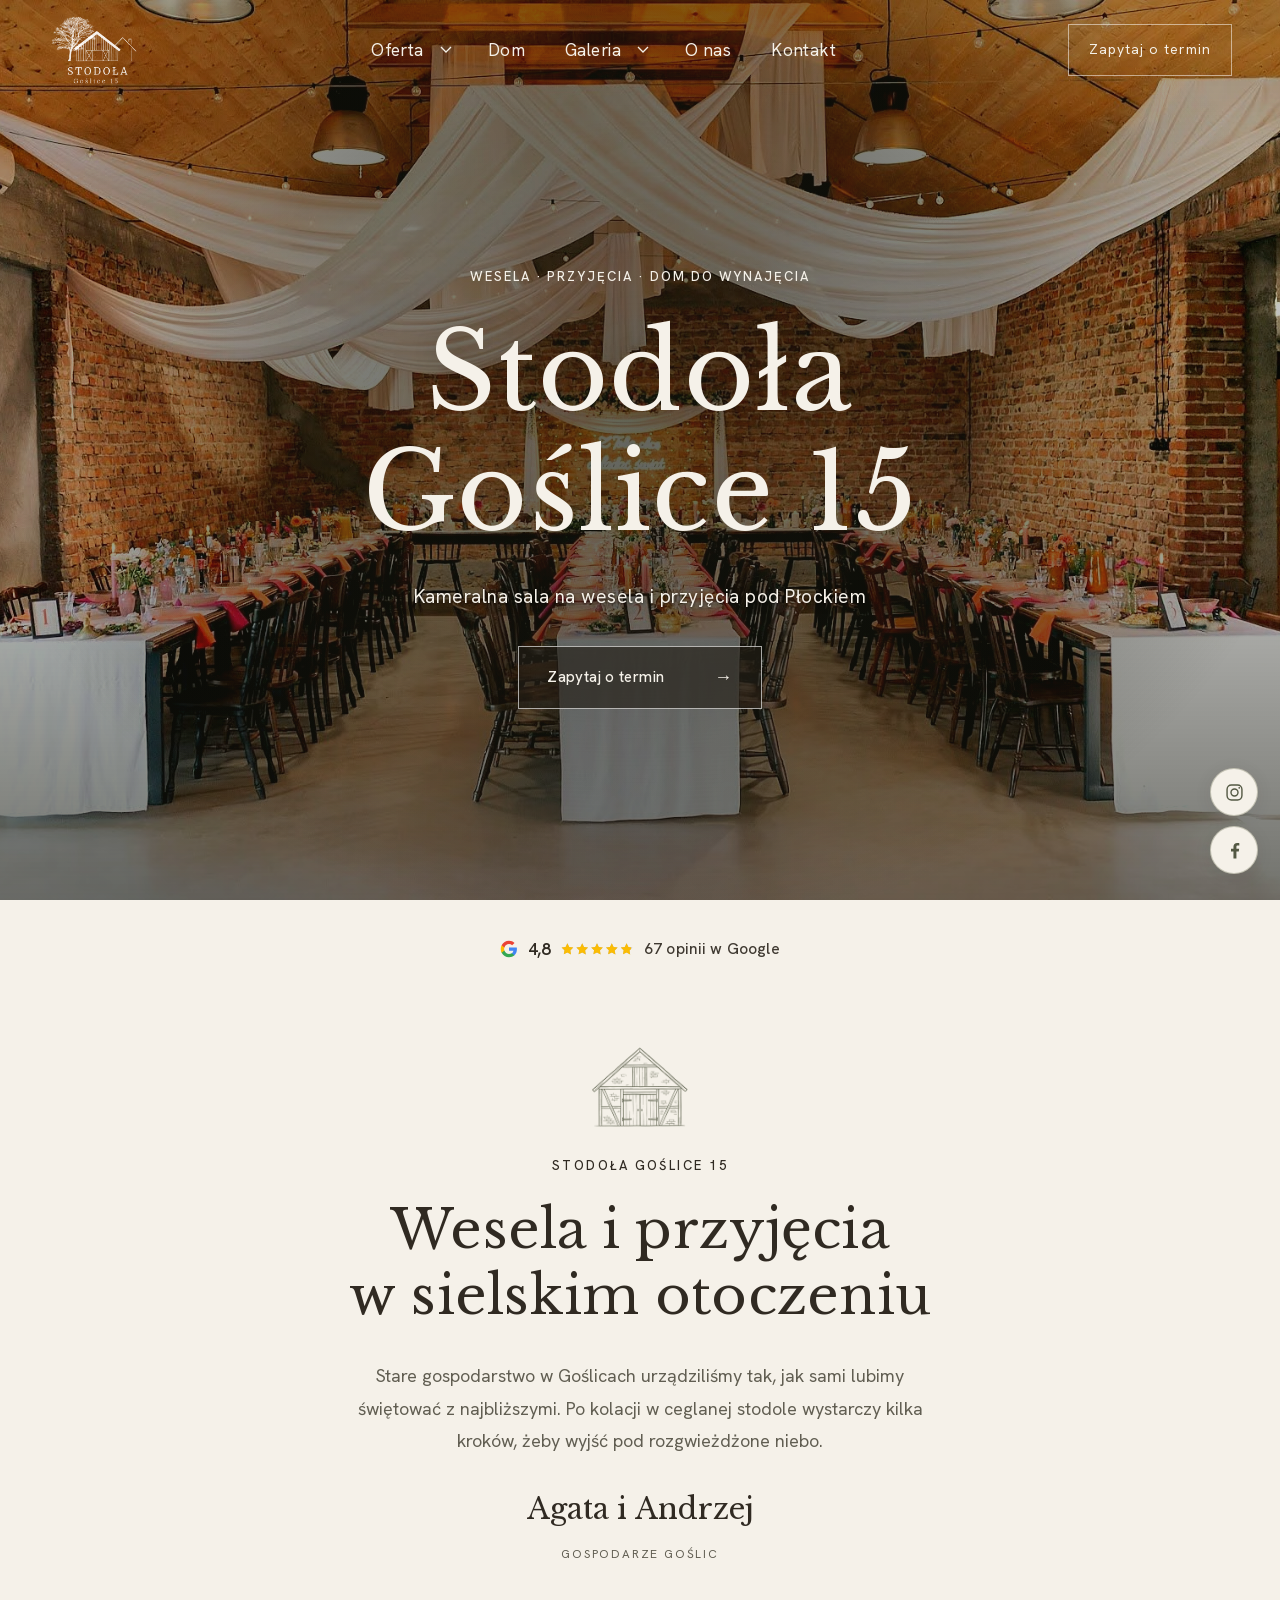
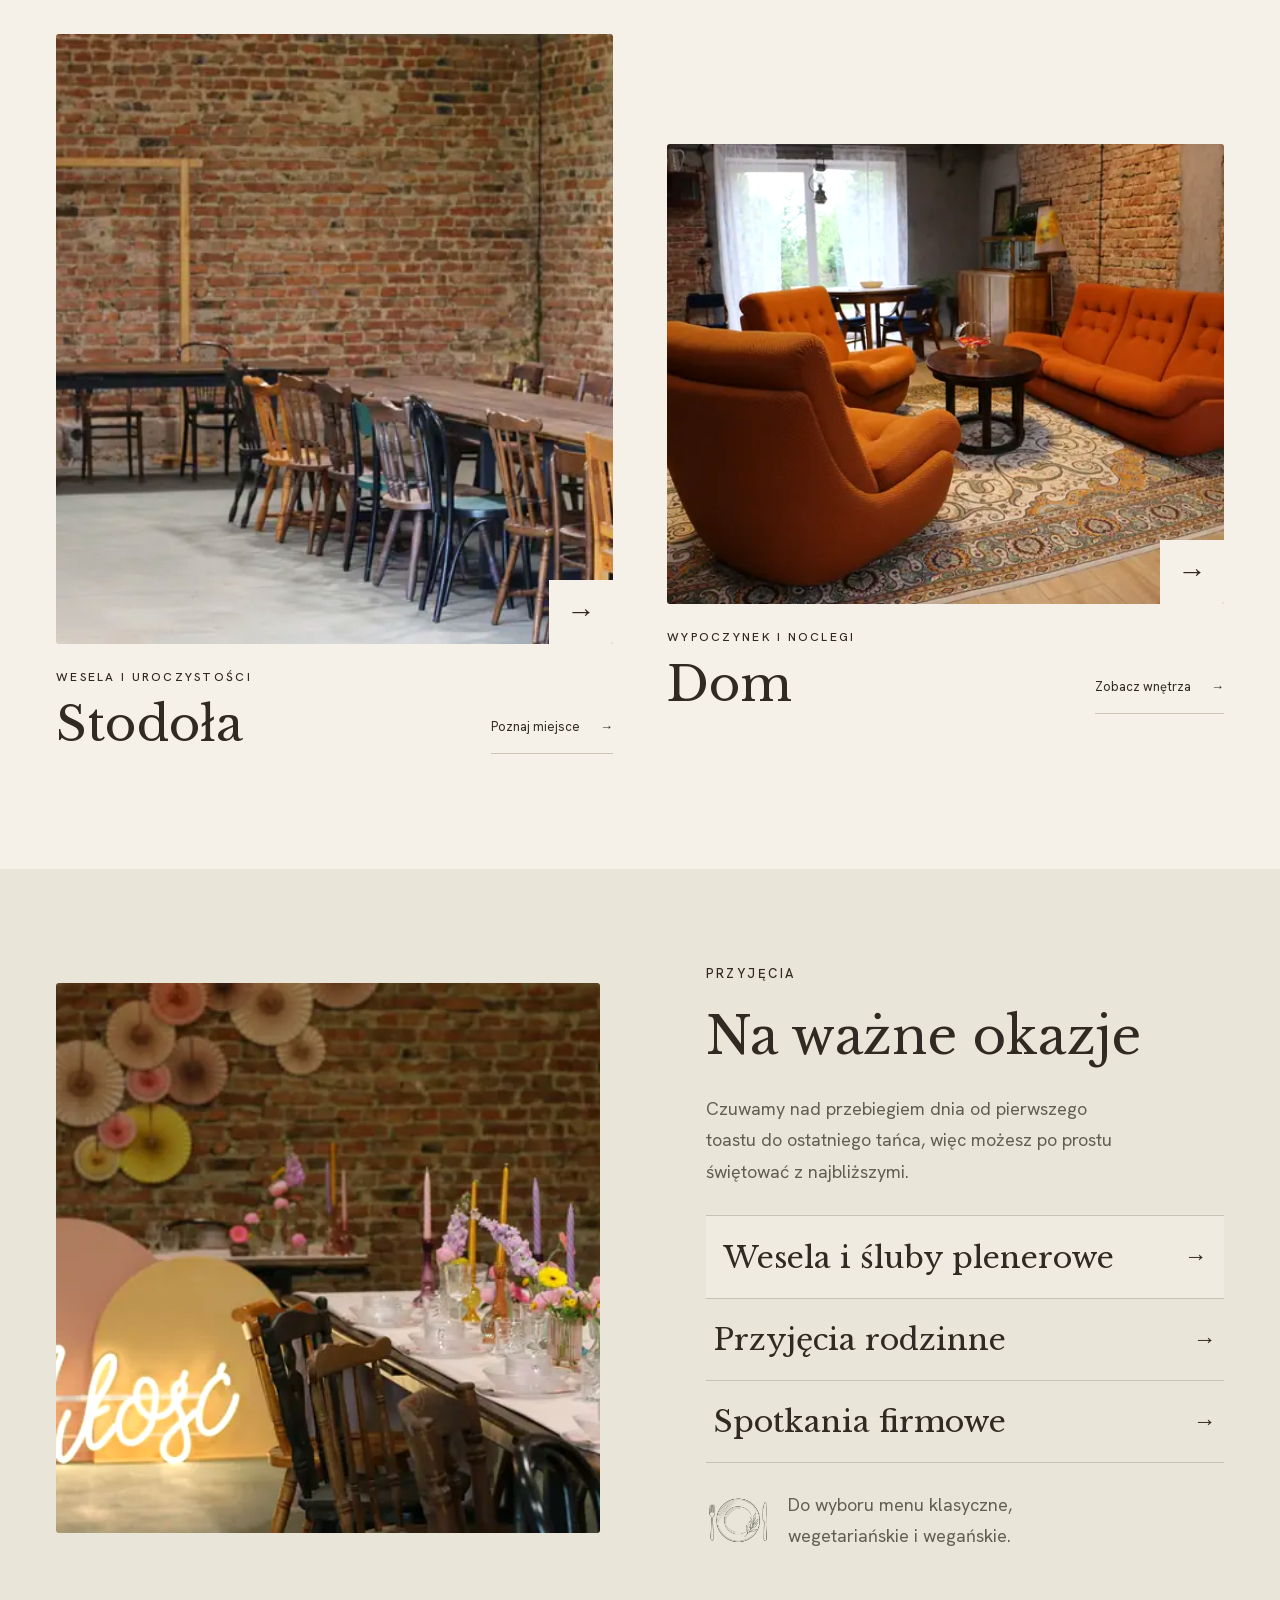
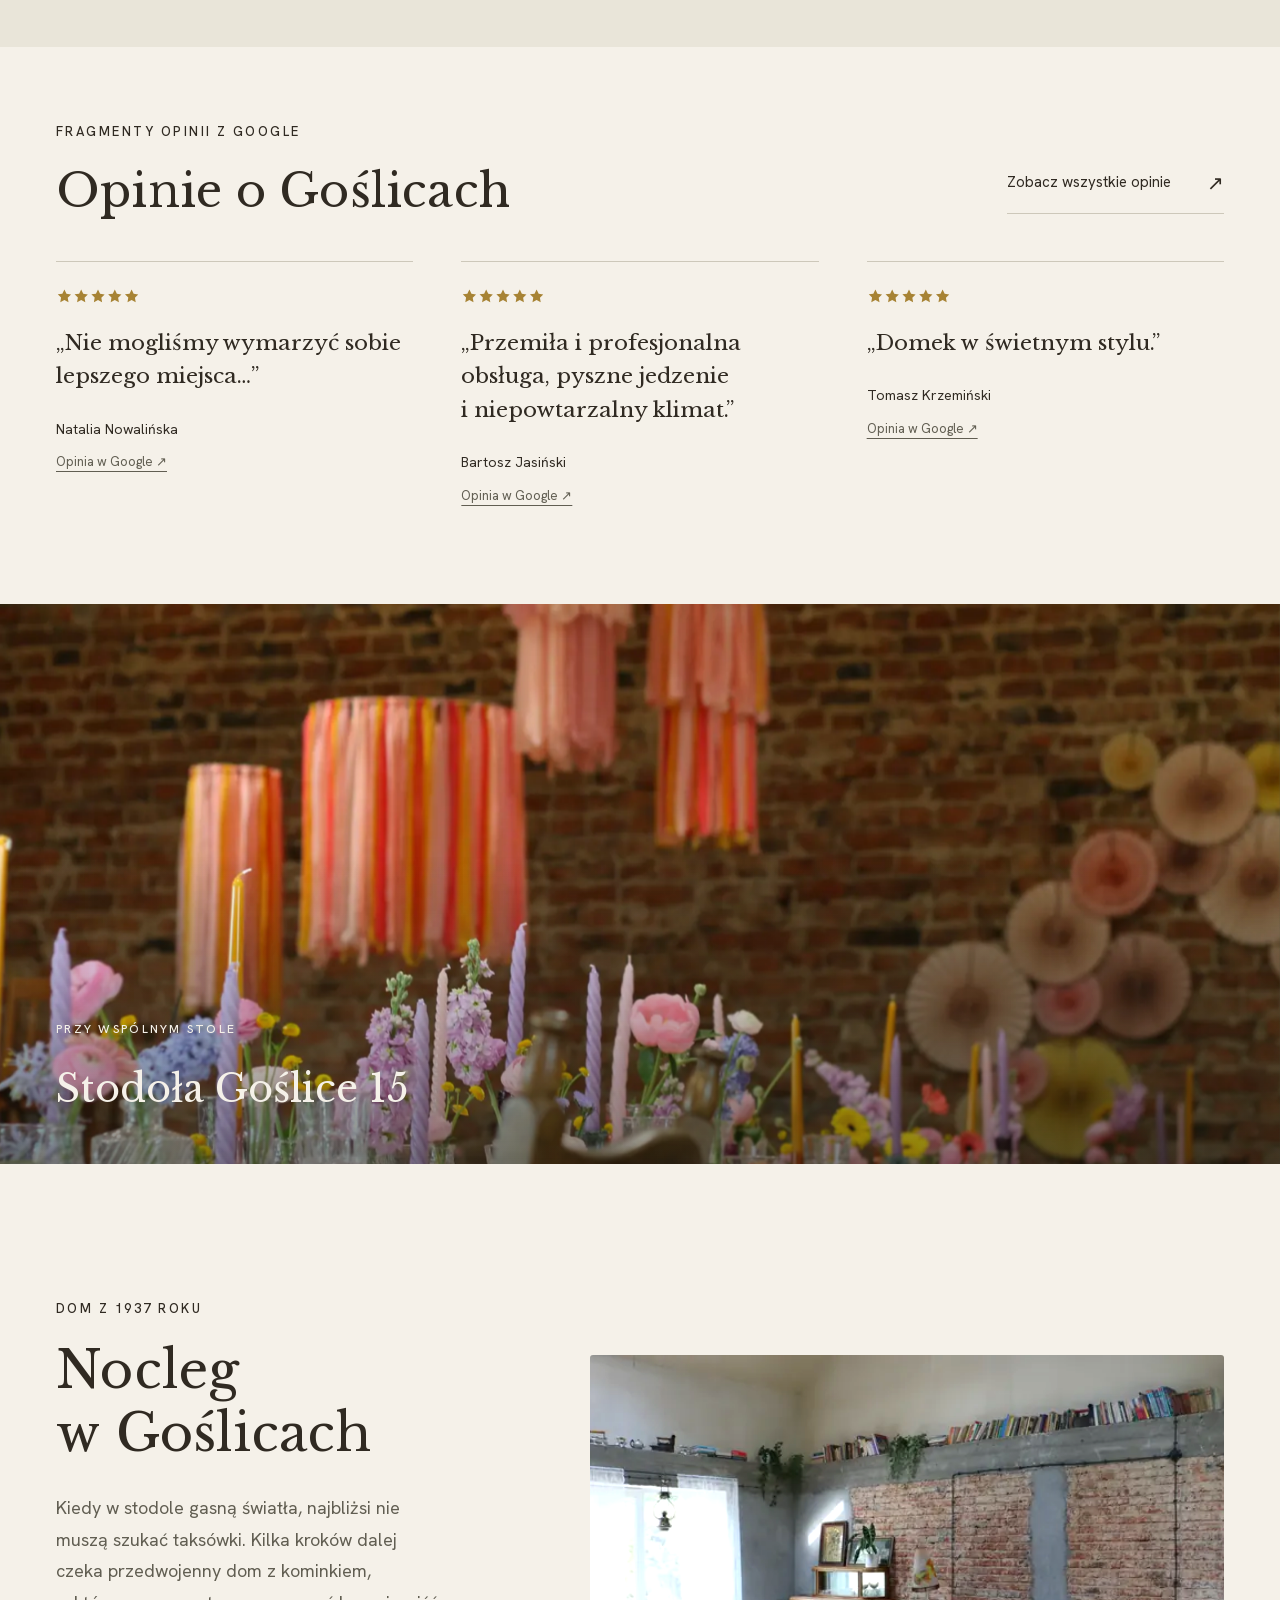
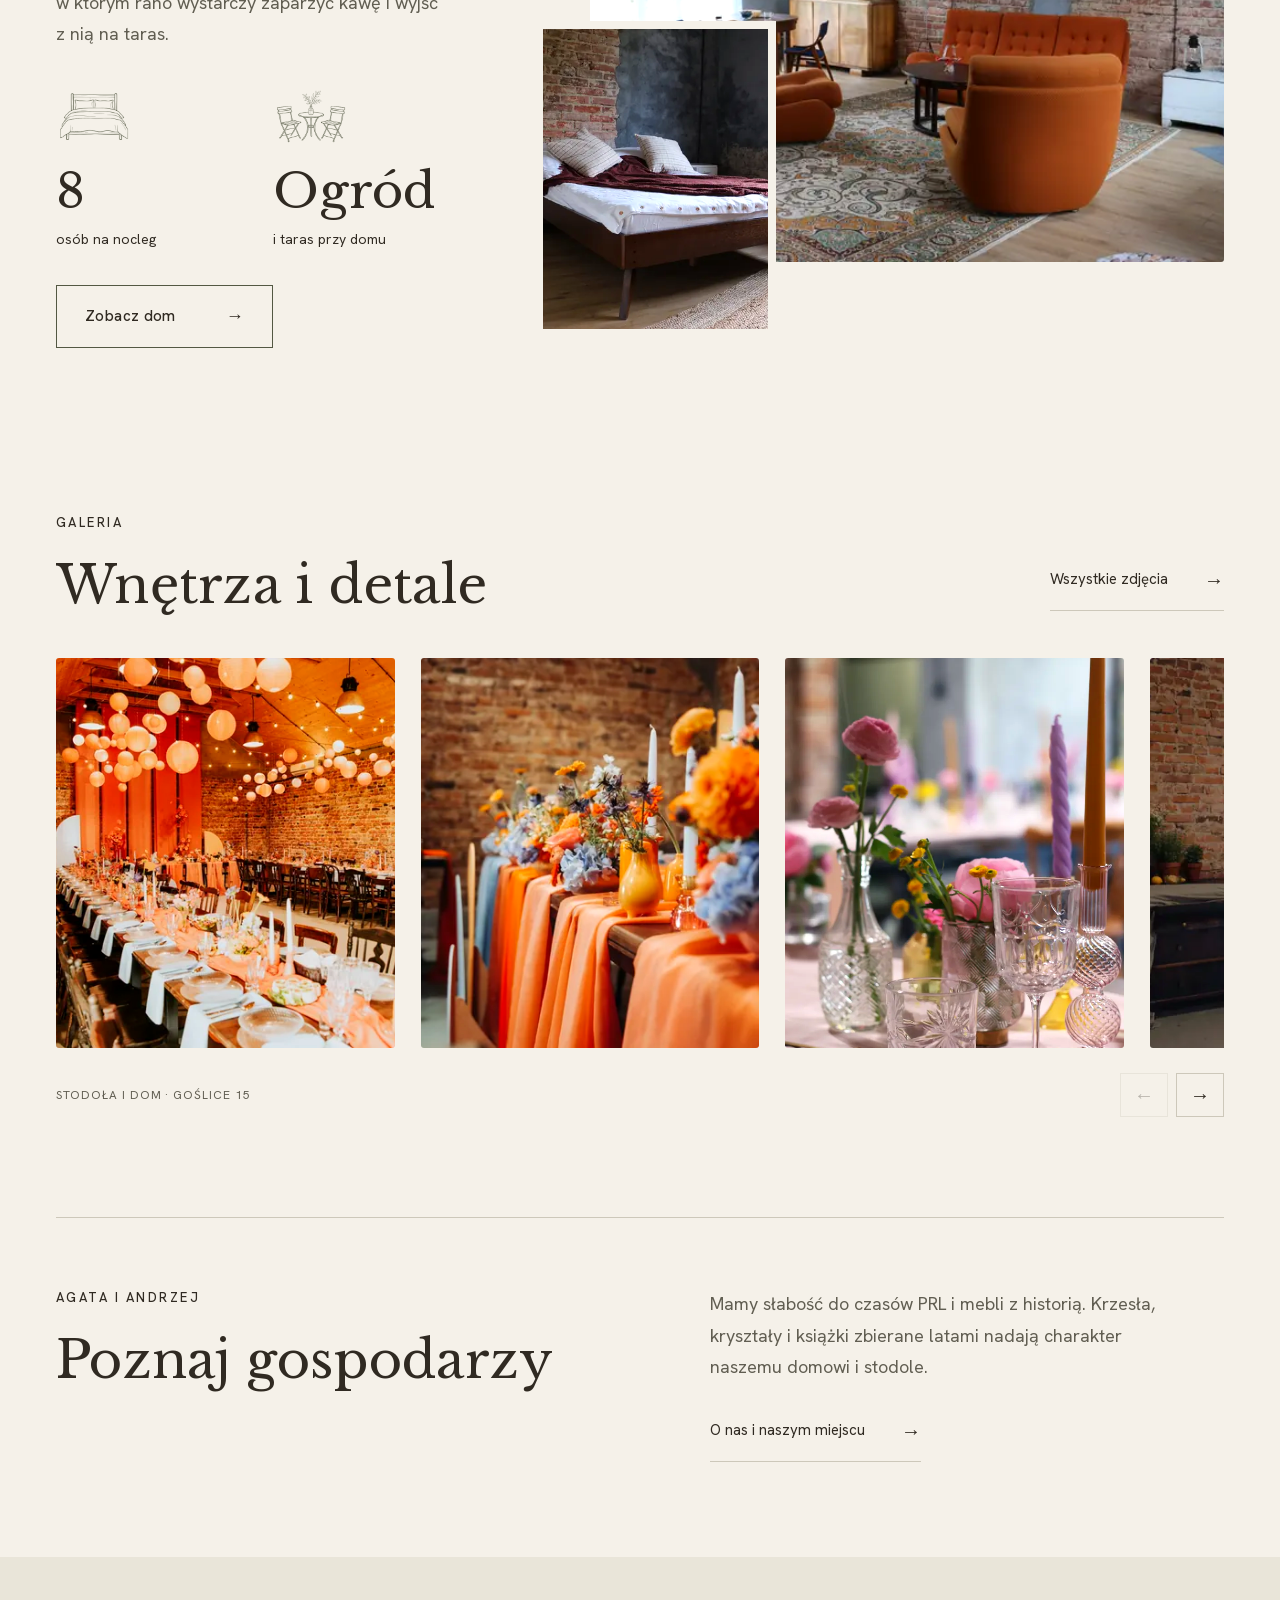
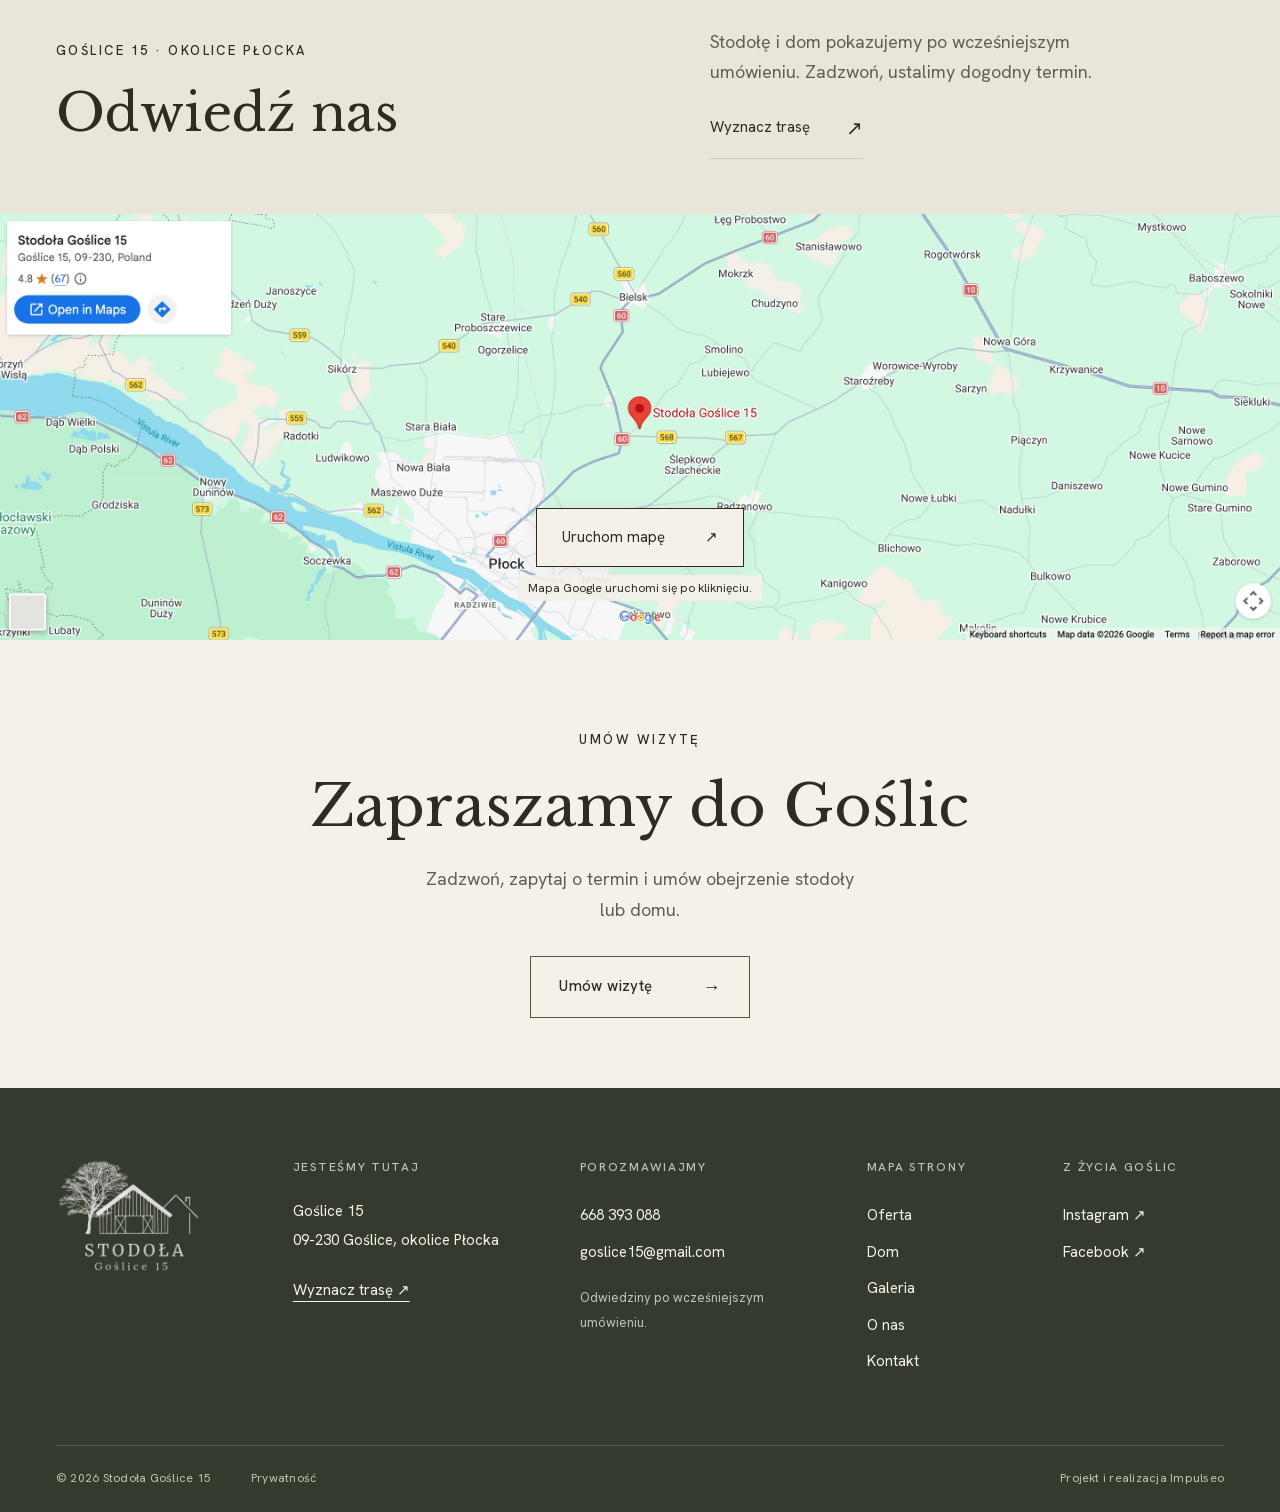
==== commit 299f9877: "Add wedding decor photos and bridal prep section in the house 19 photos from the July wedding: 12 in" ====
--- a/index.html
+++ b/index.html
@@ -1,2 +1,2 @@
 <!doctype html><html lang="pl"><head><meta charset="UTF-8"><meta name="viewport" content="width=device-width,initial-scale=1"><script>document.documentElement.classList.add('js')</script><title>Wesela, przyjęcia i dom pod Płockiem | Stodoła Goślice 15</title><meta name="description" content="Kameralna stodoła pod Płockiem na wesela, chrzciny, komunie i przyjęcia do stu gości. Obok przedwojenny dom z kominkiem na nocleg dla ośmiu osób."><meta name="robots" content="noindex,nofollow,noarchive"><meta name="theme-color" content="#FBF6EE"><link rel="canonical" href="https://impulseo-pl.github.io/stodola-goslice-15-podglad/index.html"><link rel="icon" href="img/favicon.png" type="image/png"><meta property="og:url" content="https://impulseo-pl.github.io/stodola-goslice-15-podglad/index.html"><meta property="og:type" content="website"><meta property="og:title" content="Wesela, przyjęcia i dom pod Płockiem | Stodoła Goślice 15"><meta property="og:description" content="Kameralna stodoła pod Płockiem na wesela, chrzciny, komunie i przyjęcia do stu gości. Obok przedwojenny dom z kominkiem na nocleg dla ośmiu osób."><meta property="og:image" content="https://impulseo-pl.github.io/stodola-goslice-15-podglad/img/hero.jpg"><meta property="og:locale" content="pl_PL"><meta property="og:image:width" content="1200"><meta property="og:image:height" content="630"><meta property="og:image:alt" content="Ceglane wnętrze Stodoły Goślice 15 przygotowane na przyjęcie"><meta name="twitter:card" content="summary_large_image"><script type="application/ld+json">{"@context":"https://schema.org","@type":["LocalBusiness","EventVenue"],"@id":"https://impulseo-pl.github.io/stodola-goslice-15-podglad/#miejsce","name":"Stodoła Goślice 15","url":"https://impulseo-pl.github.io/stodola-goslice-15-podglad/","image":"https://impulseo-pl.github.io/stodola-goslice-15-podglad/img/hero.jpg","logo":"https://impulseo-pl.github.io/stodola-goslice-15-podglad/img/logo.png","description":"Stodoła na wesela i przyjęcia oraz dom do wynajęcia w Goślicach pod Płockiem.","telephone":"+48668393088","email":"goslice15@gmail.com","address":{"@type":"PostalAddress","streetAddress":"Goślice 15","addressLocality":"Goślice","postalCode":"09-230","addressCountry":"PL"},"geo":{"@type":"GeoCoordinates","latitude":52.6103979,"longitude":19.8095224},"hasMap":"https://www.google.com/maps?cid=14983615758109011495","sameAs":["https://www.instagram.com/stodola_goslice15/","https://www.facebook.com/p/Stodo%C5%82a-Go%C5%9Blice-15-100090705344864/"]}</script><link rel="preload" href="assets/fonts/libre-baskerville-latin.woff2" as="font" type="font/woff2" crossorigin><link rel="preload" href="assets/fonts/libre-baskerville-latin-ext.woff2" as="font" type="font/woff2" crossorigin><link rel="preload" href="assets/fonts/hanken-grotesk-latin.woff2" as="font" type="font/woff2" crossorigin><link rel="preload" href="assets/fonts/hanken-grotesk-latin-ext.woff2" as="font" type="font/woff2" crossorigin><link rel="preload" href="img/logo.png" as="image" fetchpriority="high"><script>(function(){var h=document.documentElement;try{if(matchMedia('(prefers-reduced-motion: reduce)').matches)return;if(!location.search.includes('intro')&&sessionStorage.getItem('goslice-arrival-r3'))return;sessionStorage.setItem('goslice-arrival-r3','1');h.classList.add('arrival-on');var stop=function(){h.classList.remove('arrival-on');h.classList.add('hero-ready');document.dispatchEvent(new Event('goslice:arrival-end'));};window.gosliceSkipArrival=stop;['pointerdown','wheel','touchstart','keydown'].forEach(function(e){window.addEventListener(e,stop,{once:true,passive:true});});setTimeout(stop,3800);}catch(e){h.classList.remove('arrival-on');}})();
-</script><link rel="stylesheet" href="assets/rdzen.css?v=19"><link rel="stylesheet" href="assets/app.css?v=20261104-podpisy"><script defer src="assets/rdzen.js?v=19"></script><script defer src="assets/app.js?v=20261029-nav-3"></script></head><body class="page-home"><div class="arrival-screen" aria-hidden="true"><div class="arrival-panel arrival-left"></div><div class="arrival-panel arrival-right"></div><div class="arrival-mark"><img src="img/logo.png" width="318" height="252" alt=""><i></i></div></div><a class="skip" href="#tresc">Przejdź do treści</a><header class="top"><div class="header-inner"><a class="brand" href="index.html" aria-label="Stodoła Goślice 15, strona główna"><img src="img/logo.png" width="318" height="252" alt="Stodoła Goślice 15"></a><button class="burger" aria-expanded="false" aria-controls="menu"><span>Menu</span><i aria-hidden="true"></i></button><nav class="nav" id="menu" aria-label="Główna nawigacja"><div class="offer-nav " data-open="false" data-disclosure="ofertę"><div class="offer-nav-row"><a class="offer-nav-link" href="oferta.html">Oferta</a><button class="offer-toggle" type="button" aria-label="Rozwiń ofertę" aria-expanded="false" aria-controls="oferta-menu"><svg width="12" height="8" viewBox="0 0 12 8" aria-hidden="true"><path d="m1 1 5 5 5-5" fill="none" stroke="currentColor" stroke-width="1.3"/></svg></button></div><ul class="offer-panel nav-panel" id="oferta-menu" aria-label="Oferta"><li><a href="oferta.html#wesela"><span class="offer-label">Wesela</span><span class="offer-direction" aria-hidden="true">↗︎</span></a></li><li><a href="oferta.html#przyjecia"><span class="offer-label">Przyjęcia okolicznościowe</span><span class="offer-direction" aria-hidden="true">↗︎</span></a></li><li><a href="oferta.html#chrzciny"><span class="offer-label">Chrzciny</span><span class="offer-direction" aria-hidden="true">↗︎</span></a></li><li><a href="oferta.html#komunie"><span class="offer-label">Komunie</span><span class="offer-direction" aria-hidden="true">↗︎</span></a></li><li><a href="oferta.html#firmowe"><span class="offer-label">Spotkania firmowe</span><span class="offer-direction" aria-hidden="true">↗︎</span></a></li><li><a href="oferta.html#dom"><span class="offer-label">Wynajem domu</span><span class="offer-direction" aria-hidden="true">↗︎</span></a></li><li><a href="oferta.html#catering"><span class="offer-label">Catering świąteczny</span><span class="offer-direction" aria-hidden="true">↗︎</span></a></li><li><a href="oferta.html#sesje"><span class="offer-label">Sesje zdjęciowe</span><span class="offer-direction" aria-hidden="true">↗︎</span></a></li><li class="offer-overview"><a class="offer-all" href="oferta.html">Zobacz całą ofertę<span aria-hidden="true">→</span></a></li></ul></div><a href="dom.html" >Dom<span class="nav-arrow" aria-hidden="true">→</span></a><div class="offer-nav gallery-nav" data-open="false" data-disclosure="galerię"><div class="offer-nav-row"><a class="offer-nav-link" href="galeria.html">Galeria</a><button class="offer-toggle" type="button" aria-label="Rozwiń galerię" aria-expanded="false" aria-controls="galeria-menu"><svg width="12" height="8" viewBox="0 0 12 8" aria-hidden="true"><path d="m1 1 5 5 5-5" fill="none" stroke="currentColor" stroke-width="1.3"/></svg></button></div><ul class="offer-panel nav-panel" id="galeria-menu" aria-label="Galeria"><li><a href="galeria.html#stodola"><span class="offer-label">Stodoła</span><span class="offer-direction" aria-hidden="true">↗︎</span></a></li><li><a href="galeria.html#dom"><span class="offer-label">Dom</span><span class="offer-direction" aria-hidden="true">↗︎</span></a></li><li><a href="galeria.html#detale"><span class="offer-label">Detale</span><span class="offer-direction" aria-hidden="true">↗︎</span></a></li><li class="offer-overview"><a class="offer-all" href="galeria.html">Zobacz całą galerię<span aria-hidden="true">→</span></a></li></ul></div><a href="o-nas.html" >O nas<span class="nav-arrow" aria-hidden="true">→</span></a><a href="kontakt.html" >Kontakt<span class="nav-arrow" aria-hidden="true">→</span></a></nav><a class="header-phone" href="kontakt.html">Zapytaj o termin</a></div></header><script src="assets/entrance.js?v=20261029-nav-3"></script><main id="tresc"><section class="hero"><div class="hero-picture"><picture><source media="(max-width: 760px)" srcset="img/zielona-sala-r3-640.webp 640w, img/zielona-sala-r3-800.webp 800w, img/zielona-sala-r3-1100.webp 1100w" sizes="100vw"><source media="(min-width: 761px)" type="image/avif" srcset="img/hero-sala-1100.avif 1100w, img/hero-sala-1600.avif 1600w" sizes="100vw"><img src="img/hero-sala-1100.webp" srcset="img/hero-sala-640.webp 640w, img/hero-sala-1100.webp 1100w, img/hero-sala-1600.webp 1600w" sizes="100vw" width="1600" height="1064" alt="Ceglane wnętrze Stodoły Goślice 15 przygotowane na przyjęcie" fetchpriority="high" loading="eager" decoding="async"></picture></div><div class="hero-content wrap"><p class="eyebrow">WESELA · PRZYJĘCIA · DOM DO WYNAJĘCIA</p><h1><span>Stodoła</span><span>Goślice 15</span></h1><p>Kameralna sala na wesela i przyjęcia pod Płockiem</p><a class="button button-light" href="kontakt.html">Zapytaj o termin<span aria-hidden="true">→</span></a></div></section><div class="top-rating wrap"><a class="rating-link" href="https://share.google/zNsgTgw7Gfr0Usjlz" target="_blank" rel="noopener noreferrer" aria-label="4,8 67 opinii w Google. Zobacz opinie"><span class="g-badge"><svg class="gb-ico" viewBox="0 0 24 24" width="18" height="18" aria-hidden="true"><path fill="#4285F4" d="M22.56 12.25c0-.78-.07-1.53-.2-2.25H12v4.26h5.92c-.26 1.37-1.04 2.53-2.21 3.31v2.77h3.57c2.08-1.92 3.28-4.74 3.28-8.09z"/><path fill="#34A853" d="M12 23c2.97 0 5.46-.98 7.28-2.66l-3.57-2.77c-.98.66-2.23 1.06-3.71 1.06-2.86 0-5.29-1.93-6.16-4.53H2.18v2.84C3.99 20.53 7.7 23 12 23z"/><path fill="#FBBC05" d="M5.84 14.09c-.22-.66-.35-1.36-.35-2.09s.13-1.43.35-2.09V7.07H2.18C1.43 8.55 1 10.22 1 12s.43 3.45 1.18 4.93l2.85-2.22.81-.62z"/><path fill="#EA4335" d="M12 5.38c1.62 0 3.06.56 4.21 1.64l3.15-3.15C17.45 2.09 14.97 1 12 1 7.7 1 3.99 3.47 2.18 7.07l3.66 2.84c.87-2.6 3.3-4.53 6.16-4.53z"/></svg><b class="gb-ocena">4,8</b><svg class="gb-stars" viewBox="0 0 90 18" width="74" height="14.8" aria-hidden="true"><g class="gb-pusta"><path d="M9 1.6l2.2 4.46 4.92.72-3.56 3.47.84 4.9L9 12.74l-4.4 2.31.84-4.9L1.88 6.68l4.92-.72L9 1.6Z" transform="translate(0,0)"/><path d="M9 1.6l2.2 4.46 4.92.72-3.56 3.47.84 4.9L9 12.74l-4.4 2.31.84-4.9L1.88 6.68l4.92-.72L9 1.6Z" transform="translate(18,0)"/><path d="M9 1.6l2.2 4.46 4.92.72-3.56 3.47.84 4.9L9 12.74l-4.4 2.31.84-4.9L1.88 6.68l4.92-.72L9 1.6Z" transform="translate(36,0)"/><path d="M9 1.6l2.2 4.46 4.92.72-3.56 3.47.84 4.9L9 12.74l-4.4 2.31.84-4.9L1.88 6.68l4.92-.72L9 1.6Z" transform="translate(54,0)"/><path d="M9 1.6l2.2 4.46 4.92.72-3.56 3.47.84 4.9L9 12.74l-4.4 2.31.84-4.9L1.88 6.68l4.92-.72L9 1.6Z" transform="translate(72,0)"/></g><clipPath id="gs960"><rect width="86.4" height="18"/></clipPath><g class="gb-peln" clip-path="url(#gs960)"><path d="M9 1.6l2.2 4.46 4.92.72-3.56 3.47.84 4.9L9 12.74l-4.4 2.31.84-4.9L1.88 6.68l4.92-.72L9 1.6Z" transform="translate(0,0)"/><path d="M9 1.6l2.2 4.46 4.92.72-3.56 3.47.84 4.9L9 12.74l-4.4 2.31.84-4.9L1.88 6.68l4.92-.72L9 1.6Z" transform="translate(18,0)"/><path d="M9 1.6l2.2 4.46 4.92.72-3.56 3.47.84 4.9L9 12.74l-4.4 2.31.84-4.9L1.88 6.68l4.92-.72L9 1.6Z" transform="translate(36,0)"/><path d="M9 1.6l2.2 4.46 4.92.72-3.56 3.47.84 4.9L9 12.74l-4.4 2.31.84-4.9L1.88 6.68l4.92-.72L9 1.6Z" transform="translate(54,0)"/><path d="M9 1.6l2.2 4.46 4.92.72-3.56 3.47.84 4.9L9 12.74l-4.4 2.31.84-4.9L1.88 6.68l4.92-.72L9 1.6Z" transform="translate(72,0)"/></g></svg><span class="gb-txt">67 opinii w Google</span></span></a></div><section class="welcome-section" id="miejsce"><div class="welcome wrap"><img class="flow-icon welcome-mark" src="img/flow-stodola.webp" alt="" aria-hidden="true" width="240" height="200" loading="lazy" decoding="async"><p class="eyebrow">STODOŁA GOŚLICE 15</p><h2>Wesela i przyjęcia<br>w sielskim otoczeniu</h2><p>Stare gospodarstwo w Goślicach urządziliśmy tak, jak sami lubimy świętować z najbliższymi. Po kolacji w ceglanej stodole wystarczy kilka kroków, żeby wyjść pod rozgwieżdżone niebo.</p><div class="welcome-sign"><span>Agata i Andrzej</span><span>GOSPODARZE GOŚLIC</span></div></div><div class="spaces wrap"><a class="space-link" href="oferta.html#wesela"><div class="space-image"><img class="" src="img/wnetrze-r3-1100.webp" srcset="img/wnetrze-r3-640.webp 640w, img/wnetrze-r3-800.webp 800w, img/wnetrze-r3-1100.webp 1100w, img/wnetrze-r3-1800.webp 1800w" sizes="(max-width: 760px) calc(100vw - 44px), 50vw" width="1800" height="1286" alt="Ceglana sala z drewnianymi stołami" loading="eager" decoding="async"><span class="image-corner" aria-hidden="true">→</span></div><div class="space-label"><div><p class="eyebrow">WESELA I UROCZYSTOŚCI</p><h2>Stodoła</h2></div><span class="space-cta">Poznaj miejsce <span aria-hidden="true">→</span></span></div></a><a class="space-link" href="dom.html"><div class="space-image"><img class="" src="img/dom-r3-1100.webp" srcset="img/dom-r3-640.webp 640w, img/dom-r3-800.webp 800w, img/dom-r3-1100.webp 1100w, img/dom-r3-1800.webp 1800w" sizes="(max-width: 760px) calc(100vw - 44px), 50vw" width="1800" height="1200" alt="Salon z pomarańczowymi fotelami, cegłą i starymi meblami" loading="eager" decoding="async"><span class="image-corner" aria-hidden="true">→</span></div><div class="space-label"><div><p class="eyebrow">WYPOCZYNEK I NOCLEGI</p><h2>Dom</h2></div><span class="space-cta">Zobacz wnętrza <span aria-hidden="true">→</span></span></div></a></div></section><section class="events-section"><div class="events-layout wrap"><div class="events-photo"><div class="event-image active" data-event-image="wesele" aria-hidden="false"><img class="" src="img/przyjecie-r3-1100.webp" srcset="img/przyjecie-r3-640.webp 640w, img/przyjecie-r3-800.webp 800w, img/przyjecie-r3-1100.webp 1100w, img/przyjecie-r3-1800.webp 1800w, img/przyjecie-r3-2880.webp 2880w" sizes="(max-width: 760px) calc(100vw - 44px), 50vw" width="1800" height="1200" alt="Sala stodoły przygotowana do uroczystości" loading="lazy" decoding="async"></div><div class="event-image" data-event-image="rodzinne" aria-hidden="true"><img class="" src="img/rozowy-stol-r3-1100.webp" srcset="img/rozowy-stol-r3-640.webp 640w, img/rozowy-stol-r3-800.webp 800w, img/rozowy-stol-r3-1100.webp 1100w, img/rozowy-stol-r3-1800.webp 1800w" sizes="(max-width: 760px) calc(100vw - 44px), 50vw" width="1800" height="1200" alt="Przygotowany stół z kwiatami i świecami" loading="lazy" decoding="async"></div><div class="event-image" data-event-image="firmowe" aria-hidden="true"><img class="" src="img/krzesla-r3-1100.webp" srcset="img/krzesla-r3-640.webp 640w, img/krzesla-r3-800.webp 800w, img/krzesla-r3-1100.webp 1100w, img/krzesla-r3-1800.webp 1800w" sizes="(max-width: 760px) calc(100vw - 44px), 50vw" width="1800" height="1200" alt="Różne drewniane krzesła przy stole w stodole" loading="lazy" decoding="async"></div></div><div class="events-copy"><p class="eyebrow">PRZYJĘCIA</p><h2>Na ważne okazje</h2><p>Czuwamy nad przebiegiem dnia od pierwszego toastu do ostatniego tańca, więc możesz po prostu świętować z najbliższymi.</p><div class="event-links"><a href="oferta.html#wesela" data-event="wesele" class="selected"><span>Wesela i śluby plenerowe</span><b aria-hidden="true">→</b></a><a href="oferta.html#przyjecia" data-event="rodzinne"><span>Przyjęcia rodzinne</span><b aria-hidden="true">→</b></a><a href="oferta.html#firmowe" data-event="firmowe"><span>Spotkania firmowe</span><b aria-hidden="true">→</b></a></div><p class="events-menu"><img class="flow-icon" src="img/flow-menu.webp" alt="" aria-hidden="true" width="240" height="200" loading="lazy" decoding="async">Do wyboru menu klasyczne, wegetariańskie i wegańskie.</p></div></div></section><section class="reviews wrap" aria-labelledby="opinie-title"><div class="section-title"><div><p class="eyebrow">FRAGMENTY OPINII Z GOOGLE</p><h2 id="opinie-title">Opinie o Goślicach</h2></div><a class="text-link" href="https://www.google.com/maps?cid=14983615758109011495" target="_blank" rel="noopener noreferrer">Zobacz wszystkie opinie<span aria-hidden="true">↗︎</span></a></div><div class="review-grid"><figure class="review-item"><svg class="review-stars" viewBox="0 0 90 18" width="84" height="17" role="img" aria-label="5 na 5 gwiazdek"><g fill="currentColor"><path d="M9 1.6l2.2 4.46 4.92.72-3.56 3.47.84 4.9L9 12.74l-4.4 2.31.84-4.9L1.88 6.68l4.92-.72L9 1.6Z" transform="translate(0,0)"/><path d="M9 1.6l2.2 4.46 4.92.72-3.56 3.47.84 4.9L9 12.74l-4.4 2.31.84-4.9L1.88 6.68l4.92-.72L9 1.6Z" transform="translate(18,0)"/><path d="M9 1.6l2.2 4.46 4.92.72-3.56 3.47.84 4.9L9 12.74l-4.4 2.31.84-4.9L1.88 6.68l4.92-.72L9 1.6Z" transform="translate(36,0)"/><path d="M9 1.6l2.2 4.46 4.92.72-3.56 3.47.84 4.9L9 12.74l-4.4 2.31.84-4.9L1.88 6.68l4.92-.72L9 1.6Z" transform="translate(54,0)"/><path d="M9 1.6l2.2 4.46 4.92.72-3.56 3.47.84 4.9L9 12.74l-4.4 2.31.84-4.9L1.88 6.68l4.92-.72L9 1.6Z" transform="translate(72,0)"/></g></svg><blockquote>„Nie mogliśmy wymarzyć sobie lepszego miejsca…”</blockquote><figcaption><cite>Natalia Nowalińska</cite><a href="https://www.google.com/maps?cid=14983615758109011495" target="_blank" rel="noopener noreferrer">Opinia w Google ↗︎</a></figcaption></figure><figure class="review-item"><svg class="review-stars" viewBox="0 0 90 18" width="84" height="17" role="img" aria-label="5 na 5 gwiazdek"><g fill="currentColor"><path d="M9 1.6l2.2 4.46 4.92.72-3.56 3.47.84 4.9L9 12.74l-4.4 2.31.84-4.9L1.88 6.68l4.92-.72L9 1.6Z" transform="translate(0,0)"/><path d="M9 1.6l2.2 4.46 4.92.72-3.56 3.47.84 4.9L9 12.74l-4.4 2.31.84-4.9L1.88 6.68l4.92-.72L9 1.6Z" transform="translate(18,0)"/><path d="M9 1.6l2.2 4.46 4.92.72-3.56 3.47.84 4.9L9 12.74l-4.4 2.31.84-4.9L1.88 6.68l4.92-.72L9 1.6Z" transform="translate(36,0)"/><path d="M9 1.6l2.2 4.46 4.92.72-3.56 3.47.84 4.9L9 12.74l-4.4 2.31.84-4.9L1.88 6.68l4.92-.72L9 1.6Z" transform="translate(54,0)"/><path d="M9 1.6l2.2 4.46 4.92.72-3.56 3.47.84 4.9L9 12.74l-4.4 2.31.84-4.9L1.88 6.68l4.92-.72L9 1.6Z" transform="translate(72,0)"/></g></svg><blockquote>„Przemiła i profesjonalna obsługa, pyszne jedzenie i niepowtarzalny klimat.”</blockquote><figcaption><cite>Bartosz Jasiński</cite><a href="https://www.google.com/maps?cid=14983615758109011495" target="_blank" rel="noopener noreferrer">Opinia w Google ↗︎</a></figcaption></figure><figure class="review-item"><svg class="review-stars" viewBox="0 0 90 18" width="84" height="17" role="img" aria-label="5 na 5 gwiazdek"><g fill="currentColor"><path d="M9 1.6l2.2 4.46 4.92.72-3.56 3.47.84 4.9L9 12.74l-4.4 2.31.84-4.9L1.88 6.68l4.92-.72L9 1.6Z" transform="translate(0,0)"/><path d="M9 1.6l2.2 4.46 4.92.72-3.56 3.47.84 4.9L9 12.74l-4.4 2.31.84-4.9L1.88 6.68l4.92-.72L9 1.6Z" transform="translate(18,0)"/><path d="M9 1.6l2.2 4.46 4.92.72-3.56 3.47.84 4.9L9 12.74l-4.4 2.31.84-4.9L1.88 6.68l4.92-.72L9 1.6Z" transform="translate(36,0)"/><path d="M9 1.6l2.2 4.46 4.92.72-3.56 3.47.84 4.9L9 12.74l-4.4 2.31.84-4.9L1.88 6.68l4.92-.72L9 1.6Z" transform="translate(54,0)"/><path d="M9 1.6l2.2 4.46 4.92.72-3.56 3.47.84 4.9L9 12.74l-4.4 2.31.84-4.9L1.88 6.68l4.92-.72L9 1.6Z" transform="translate(72,0)"/></g></svg><blockquote>„Domek w świetnym stylu.”</blockquote><figcaption><cite>Tomasz Krzemiński</cite><a href="https://www.google.com/maps?cid=14983615758109011495" target="_blank" rel="noopener noreferrer">Opinia w Google ↗︎</a></figcaption></figure></div></section><section class="landscape" aria-label="Wnętrze stodoły"><div class="landscape-image"><img class="scene-parallax" src="img/lampiony-r3-1100.webp" srcset="img/lampiony-r3-640.webp 640w, img/lampiony-r3-800.webp 800w, img/lampiony-r3-1100.webp 1100w, img/lampiony-r3-1800.webp 1800w, img/lampiony-r3-2880.webp 2880w" sizes="100vw" width="1800" height="1200" alt="Kwiaty i kolorowe lampiony w ceglanej stodole" loading="lazy" decoding="async"></div><div class="landscape-caption"><p class="eyebrow">PRZY WSPÓLNYM STOLE</p><p>Stodoła Goślice 15</p></div></section><section class="stay wrap"><div class="stay-copy"><p class="eyebrow">DOM Z 1937 ROKU</p><h2>Nocleg w Goślicach</h2><p>Kiedy w stodole gasną światła, najbliżsi nie muszą szukać taksówki. Kilka kroków dalej czeka przedwojenny dom z kominkiem, w którym rano wystarczy zaparzyć kawę i wyjść z nią na taras.</p><div class="stay-facts"><p><img class="flow-icon " src="img/flow-nocleg.webp" alt="" aria-hidden="true" width="240" height="200" loading="lazy" decoding="async"><b>8</b><span>osób na nocleg</span></p><p><img class="flow-icon " src="img/flow-ogrod.webp" alt="" aria-hidden="true" width="240" height="200" loading="lazy" decoding="async"><b>Ogród</b><span>i taras przy domu</span></p></div><a class="button" href="dom.html">Zobacz dom<span aria-hidden="true">→</span></a></div><div class="stay-pictures"><figure class="photo stay-main"><img class="" src="img/salon-r3-1100.webp" srcset="img/salon-r3-640.webp 640w, img/salon-r3-800.webp 800w, img/salon-r3-1100.webp 1100w, img/salon-r3-1800.webp 1800w, img/salon-r3-2880.webp 2880w" sizes="(max-width: 800px) 100vw, 50vw" width="1800" height="1286" alt="Wnętrze domu z miejscem do wspólnego wypoczynku" loading="lazy" decoding="async"></figure><figure class="photo stay-small"><img class="" src="img/sypialnia-r3-1100.webp" srcset="img/sypialnia-r3-640.webp 640w, img/sypialnia-r3-800.webp 800w, img/sypialnia-r3-1100.webp 1100w, img/sypialnia-r3-1800.webp 1800w" sizes="(max-width: 800px) 100vw, 50vw" width="1800" height="1286" alt="Sypialnia w domu Goślice 15" loading="lazy" decoding="async"><figcaption>Sypialnia w domu</figcaption></figure></div></section><section class="home-gallery wrap"><div class="section-title"><div><p class="eyebrow">GALERIA</p><h2>Wnętrza i detale</h2></div><a class="text-link" href="galeria.html">Wszystkie zdjęcia<span aria-hidden="true">→</span></a></div><div class="gallery-track" id="album"><a class="gallery-photo" href="img/kwiaty-r3-1800.webp" data-bez-przejscia data-zoom="img/kwiaty-r3-1800.webp" data-alt="Kwiaty na stole przygotowanym na przyjęcie" data-cap="Kwiaty na stole" data-group="detale"><img class="" src="img/kwiaty-r3-1100.webp" srcset="img/kwiaty-r3-640.webp 640w, img/kwiaty-r3-800.webp 800w, img/kwiaty-r3-1100.webp 1100w, img/kwiaty-r3-1800.webp 1800w" sizes="(max-width: 760px) 48vw, 33vw" width="1800" height="2700" alt="Kwiaty na stole przygotowanym na przyjęcie" loading="lazy" decoding="async"><span class="photo-label">Kwiaty na stole<span aria-hidden="true">+</span></span></a><a class="gallery-photo" href="img/pianino-r3-1800.webp" data-bez-przejscia data-zoom="img/pianino-r3-1800.webp" data-alt="Stare meble przy oknie w ceglanej stodole" data-cap="Stare meble w stodole" data-group="detale"><img class="" src="img/pianino-r3-1100.webp" srcset="img/pianino-r3-640.webp 640w, img/pianino-r3-800.webp 800w, img/pianino-r3-1100.webp 1100w, img/pianino-r3-1800.webp 1800w" sizes="(max-width: 760px) 48vw, 33vw" width="1800" height="1200" alt="Stare meble przy oknie w ceglanej stodole" loading="lazy" decoding="async"><span class="photo-label">Stare meble w stodole<span aria-hidden="true">+</span></span></a><a class="gallery-photo" href="img/dekoracje-r3-1800.webp" data-bez-przejscia data-zoom="img/dekoracje-r3-1800.webp" data-alt="Kolorowe wazony z kwiatami" data-cap="Kolorowe dekoracje" data-group="detale"><img class="" src="img/dekoracje-r3-1100.webp" srcset="img/dekoracje-r3-640.webp 640w, img/dekoracje-r3-800.webp 800w, img/dekoracje-r3-1100.webp 1100w, img/dekoracje-r3-1800.webp 1800w" sizes="(max-width: 760px) 48vw, 33vw" width="1800" height="2700" alt="Kolorowe wazony z kwiatami" loading="lazy" decoding="async"><span class="photo-label">Kolorowe dekoracje<span aria-hidden="true">+</span></span></a><a class="gallery-photo" href="img/stare-przedmioty-r3-1800.webp" data-bez-przejscia data-zoom="img/stare-przedmioty-r3-1800.webp" data-alt="Zabytkowy telefon pośród starych domowych sprzętów" data-cap="Przedmioty z historią" data-group="detale"><img class="" src="img/stare-przedmioty-r3-1100.webp" srcset="img/stare-przedmioty-r3-640.webp 640w, img/stare-przedmioty-r3-800.webp 800w, img/stare-przedmioty-r3-1100.webp 1100w, img/stare-przedmioty-r3-1800.webp 1800w" sizes="(max-width: 760px) 48vw, 33vw" width="1800" height="1200" alt="Zabytkowy telefon pośród starych domowych sprzętów" loading="lazy" decoding="async"><span class="photo-label">Przedmioty z historią<span aria-hidden="true">+</span></span></a><a class="gallery-photo" href="img/wnetrze-r3-1800.webp" data-bez-przejscia data-zoom="img/wnetrze-r3-1800.webp" data-alt="Ceglana sala z drewnianymi stołami" data-cap="Ceglane wnętrze" data-group="stodola"><img class="" src="img/wnetrze-r3-1100.webp" srcset="img/wnetrze-r3-640.webp 640w, img/wnetrze-r3-800.webp 800w, img/wnetrze-r3-1100.webp 1100w, img/wnetrze-r3-1800.webp 1800w" sizes="(max-width: 760px) 48vw, 33vw" width="1800" height="1286" alt="Ceglana sala z drewnianymi stołami" loading="lazy" decoding="async"><span class="photo-label">Ceglane wnętrze<span aria-hidden="true">+</span></span></a><a class="gallery-photo" href="img/zielony-stol-r3-1800.webp" data-bez-przejscia data-zoom="img/zielony-stol-r3-1800.webp" data-alt="Zielone dekoracje na nakrytym stole" data-cap="Nakryty stół" data-group="stodola"><img class="" src="img/zielony-stol-r3-1100.webp" srcset="img/zielony-stol-r3-640.webp 640w, img/zielony-stol-r3-800.webp 800w, img/zielony-stol-r3-1100.webp 1100w, img/zielony-stol-r3-1800.webp 1800w" sizes="(max-width: 760px) 48vw, 33vw" width="1800" height="2700" alt="Zielone dekoracje na nakrytym stole" loading="lazy" decoding="async"><span class="photo-label">Nakryty stół<span aria-hidden="true">+</span></span></a><a class="gallery-photo" href="img/jadalnia-r3-1800.webp" data-bez-przejscia data-zoom="img/jadalnia-r3-1800.webp" data-alt="Stół w jadalni domu Goślice 15" data-cap="Domowa jadalnia" data-group="dom"><img class="" src="img/jadalnia-r3-1100.webp" srcset="img/jadalnia-r3-640.webp 640w, img/jadalnia-r3-800.webp 800w, img/jadalnia-r3-1100.webp 1100w, img/jadalnia-r3-1800.webp 1800w" sizes="(max-width: 760px) 48vw, 33vw" width="1800" height="2520" alt="Stół w jadalni domu Goślice 15" loading="lazy" decoding="async"><span class="photo-label">Domowa jadalnia<span aria-hidden="true">+</span></span></a><a class="gallery-photo" href="img/wieczor-r3-1800.webp" data-bez-przejscia data-zoom="img/wieczor-r3-1800.webp" data-alt="Świetlny napis Miłość w stodole" data-cap="Miłość w Goślicach" data-group="detale"><img class="" src="img/wieczor-r3-1100.webp" srcset="img/wieczor-r3-640.webp 640w, img/wieczor-r3-800.webp 800w, img/wieczor-r3-1100.webp 1100w, img/wieczor-r3-1800.webp 1800w" sizes="(max-width: 760px) 48vw, 33vw" width="1800" height="1200" alt="Świetlny napis Miłość w stodole" loading="lazy" decoding="async"><span class="photo-label">Miłość w Goślicach<span aria-hidden="true">+</span></span></a><a class="gallery-photo" href="img/antresola-r3-1800.webp" data-bez-przejscia data-zoom="img/antresola-r3-1800.webp" data-alt="Przytulny kąt na antresoli" data-cap="Kąt na antresoli" data-group="dom"><img class="" src="img/antresola-r3-1100.webp" srcset="img/antresola-r3-640.webp 640w, img/antresola-r3-800.webp 800w, img/antresola-r3-1100.webp 1100w, img/antresola-r3-1800.webp 1800w" sizes="(max-width: 760px) 48vw, 33vw" width="1800" height="1286" alt="Przytulny kąt na antresoli" loading="lazy" decoding="async"><span class="photo-label">Kąt na antresoli<span aria-hidden="true">+</span></span></a><a class="gallery-photo" href="img/detal-r3-1800.webp" data-bez-przejscia data-zoom="img/detal-r3-1800.webp" data-alt="Pojedynczy kwiat w wazonie na stole" data-cap="Kwiaty i stara cegła" data-group="detale"><img class="" src="img/detal-r3-1100.webp" srcset="img/detal-r3-640.webp 640w, img/detal-r3-800.webp 800w, img/detal-r3-1100.webp 1100w, img/detal-r3-1800.webp 1800w" sizes="(max-width: 760px) 48vw, 33vw" width="1800" height="1200" alt="Pojedynczy kwiat w wazonie na stole" loading="lazy" decoding="async"><span class="photo-label">Kwiaty i stara cegła<span aria-hidden="true">+</span></span></a><a class="gallery-photo" href="img/kominek-r3-1800.webp" data-bez-przejscia data-zoom="img/kominek-r3-1800.webp" data-alt="Kominek i stary zielony kufer w domu" data-cap="Przy kominku" data-group="dom"><img class="" src="img/kominek-r3-1100.webp" srcset="img/kominek-r3-640.webp 640w, img/kominek-r3-800.webp 800w, img/kominek-r3-1100.webp 1100w, img/kominek-r3-1800.webp 1800w" sizes="(max-width: 760px) 48vw, 33vw" width="1800" height="1200" alt="Kominek i stary zielony kufer w domu" loading="lazy" decoding="async"><span class="photo-label">Przy kominku<span aria-hidden="true">+</span></span></a><a class="gallery-photo" href="img/sala-r3-1800.webp" data-bez-przejscia data-zoom="img/sala-r3-1800.webp" data-alt="Wnętrze stodoły z kwiatami na stołach" data-cap="Stodoła przed przyjęciem" data-group="stodola"><img class="" src="img/sala-r3-1100.webp" srcset="img/sala-r3-640.webp 640w, img/sala-r3-800.webp 800w, img/sala-r3-1100.webp 1100w, img/sala-r3-1800.webp 1800w, img/sala-r3-2880.webp 2880w" sizes="(max-width: 760px) 48vw, 33vw" width="1800" height="1200" alt="Wnętrze stodoły z kwiatami na stołach" loading="lazy" decoding="async"><span class="photo-label">Stodoła przed przyjęciem<span aria-hidden="true">+</span></span></a></div><div class="album-controls"><span>STODOŁA I DOM · GOŚLICE 15</span><div><button type="button" data-album-prev aria-label="Poprzednie zdjęcia" aria-controls="album">←</button><button type="button" data-album-next aria-label="Następne zdjęcia" aria-controls="album">→</button></div></div></section><section class="host-note wrap"><div><p class="eyebrow">AGATA I ANDRZEJ</p><h2>Poznaj gospodarzy</h2></div><div><p>Mamy słabość do czasów PRL i mebli z historią. Krzesła, kryształy i książki zbierane latami nadają charakter naszemu domowi i stodole.</p><a class="text-link" href="o-nas.html">O nas i naszym miejscu<span aria-hidden="true">→</span></a></div></section><section class="location-section"><div class="location-head wrap"><div><p class="eyebrow">GOŚLICE 15 · OKOLICE PŁOCKA</p><h2>Odwiedź nas</h2></div><div><p>Stodołę i dom pokazujemy po wcześniejszym umówieniu. Zadzwoń, ustalimy dogodny termin.</p><a class="text-link" href="https://share.google/zNsgTgw7Gfr0Usjlz" target="_blank" rel="noopener noreferrer">Wyznacz trasę<span aria-hidden="true">↗︎</span></a></div></div><div class="map-frame"><div class="map-cover" data-po-kliknieciu data-src="https://maps.google.com/maps?q=Stodo%C5%82a%20Go%C5%9Blice%2015&amp;z=11&amp;output=embed" data-tytul="Stodoła Goślice 15 — mapa dojazdu"><picture><source media="(max-width:600px)" srcset="img/mapa-mobile.webp"><source media="(max-width:1000px)" srcset="img/mapa-tablet.webp"><img src="img/mapa-2880.webp" alt="Mapa Google: lokalizacja Stodoły Goślice 15 w okolicach Płocka" width="1440" height="480" loading="lazy"></picture><button class="pk-btn" type="button"><span>Uruchom mapę</span><span aria-hidden="true">↗︎</span></button><span class="map-privacy">Mapa Google uruchomi się po kliknięciu.</span></div></div></section><section class="invitation wrap"><p class="eyebrow">UMÓW WIZYTĘ</p><h2>Zapraszamy do Goślic</h2><p>Zadzwoń, zapytaj o termin i umów obejrzenie stodoły lub domu.</p><a class="button" href="kontakt.html">Umów wizytę<span aria-hidden="true">→</span></a></section></main><footer class="footer"><div class="footer-main wrap"><a class="footer-brand" href="index.html"><img src="img/logo.png" width="318" height="252" alt="Stodoła Goślice 15"></a><div><p class="eyebrow">JESTEŚMY TUTAJ</p><p>Goślice 15<br>09-230 Goślice, okolice Płocka</p><a class="underlink" href="https://share.google/zNsgTgw7Gfr0Usjlz" target="_blank" rel="noopener noreferrer">Wyznacz trasę ↗︎</a></div><div><p class="eyebrow">POROZMAWIAJMY</p><a href="tel:+48668393088">668 393 088</a><a href="mailto:goslice15@gmail.com">goslice15@gmail.com</a><p class="quiet">Odwiedziny po wcześniejszym umówieniu.</p></div><div><p class="eyebrow">MAPA STRONY</p><a href="oferta.html">Oferta</a><a href="dom.html">Dom</a><a href="galeria.html">Galeria</a><a href="o-nas.html">O nas</a><a href="kontakt.html">Kontakt</a></div><div><p class="eyebrow">Z ŻYCIA GOŚLIC</p><a href="https://www.instagram.com/stodola_goslice15/" target="_blank" rel="noopener noreferrer">Instagram ↗︎</a><a href="https://www.facebook.com/p/Stodo%C5%82a-Go%C5%9Blice-15-100090705344864/" target="_blank" rel="noopener noreferrer">Facebook ↗︎</a></div></div><div class="footer-bottom wrap"><span>© <span data-year>2026</span> Stodoła Goślice 15</span><a href="prywatnosc.html">Prywatność</a><span>Projekt i realizacja <a href="https://impulseo.pl" target="_blank" rel="noopener noreferrer">Impulseo</a></span></div></footer><aside class="social-bubbles" aria-label="Znajdź nas w social mediach"><a href="https://www.instagram.com/stodola_goslice15/" target="_blank" rel="noopener noreferrer" aria-label="Instagram Stodoły Goślice 15 — otwiera nową kartę"><svg viewBox="0 0 24 24" fill="none" stroke="currentColor" stroke-width="1.6" aria-hidden="true"><rect x="3.5" y="3.5" width="17" height="17" rx="5"/><circle cx="12" cy="12" r="4"/><circle cx="17.4" cy="6.7" r="1" fill="currentColor" stroke="none"/></svg><span>Instagram</span></a><a href="https://www.facebook.com/p/Stodo%C5%82a-Go%C5%9Blice-15-100090705344864/" target="_blank" rel="noopener noreferrer" aria-label="Facebook Stodoły Goślice 15 — otwiera nową kartę"><svg viewBox="0 0 24 24" fill="currentColor" aria-hidden="true"><path d="M14.2 21v-8h2.7l.4-3.1h-3.1v-2c0-.9.3-1.5 1.6-1.5h1.7V3.6c-.3 0-1.3-.1-2.5-.1-2.5 0-4.2 1.5-4.2 4.3v2.1H8V13h2.8v8z"/></svg><span>Facebook</span></a></aside><a class="mobile-call" href="tel:+48668393088"><span>Zadzwoń do nas</span><span>668 393 088 ↗︎</span></a><div class="lb" hidden role="dialog" aria-modal="true" aria-label="Powiększone zdjęcie"><button class="lb-x" aria-label="Zamknij zdjęcie">Zamknij <span aria-hidden="true">×</span></button><button class="lb-p" aria-label="Poprzednie zdjęcie">←</button><div class="lb-content"><img alt=""><p class="lb-cap"></p><p class="lb-count" aria-live="polite" aria-atomic="true"></p></div><button class="lb-n" aria-label="Następne zdjęcie">→</button></div></body></html>+</script><link rel="stylesheet" href="assets/rdzen.css?v=19"><link rel="stylesheet" href="assets/app.css?v=20261104-strzalki"><script defer src="assets/rdzen.js?v=19"></script><script defer src="assets/app.js?v=20261029-nav-3"></script></head><body class="page-home"><div class="arrival-screen" aria-hidden="true"><div class="arrival-panel arrival-left"></div><div class="arrival-panel arrival-right"></div><div class="arrival-mark"><img src="img/logo.png" width="318" height="252" alt=""><i></i></div></div><a class="skip" href="#tresc">Przejdź do treści</a><header class="top"><div class="header-inner"><a class="brand" href="index.html" aria-label="Stodoła Goślice 15, strona główna"><img src="img/logo.png" width="318" height="252" alt="Stodoła Goślice 15"></a><button class="burger" aria-expanded="false" aria-controls="menu"><span>Menu</span><i aria-hidden="true"></i></button><nav class="nav" id="menu" aria-label="Główna nawigacja"><div class="offer-nav " data-open="false" data-disclosure="ofertę"><div class="offer-nav-row"><a class="offer-nav-link" href="oferta.html">Oferta</a><button class="offer-toggle" type="button" aria-label="Rozwiń ofertę" aria-expanded="false" aria-controls="oferta-menu"><svg width="12" height="8" viewBox="0 0 12 8" aria-hidden="true"><path d="m1 1 5 5 5-5" fill="none" stroke="currentColor" stroke-width="1.3"/></svg></button></div><ul class="offer-panel nav-panel" id="oferta-menu" aria-label="Oferta"><li><a href="oferta.html#wesela"><span class="offer-label">Wesela</span><span class="offer-direction" aria-hidden="true">↗︎</span></a></li><li><a href="oferta.html#przyjecia"><span class="offer-label">Przyjęcia okolicznościowe</span><span class="offer-direction" aria-hidden="true">↗︎</span></a></li><li><a href="oferta.html#chrzciny"><span class="offer-label">Chrzciny</span><span class="offer-direction" aria-hidden="true">↗︎</span></a></li><li><a href="oferta.html#komunie"><span class="offer-label">Komunie</span><span class="offer-direction" aria-hidden="true">↗︎</span></a></li><li><a href="oferta.html#firmowe"><span class="offer-label">Spotkania firmowe</span><span class="offer-direction" aria-hidden="true">↗︎</span></a></li><li><a href="oferta.html#dom"><span class="offer-label">Wynajem domu</span><span class="offer-direction" aria-hidden="true">↗︎</span></a></li><li><a href="oferta.html#catering"><span class="offer-label">Catering świąteczny</span><span class="offer-direction" aria-hidden="true">↗︎</span></a></li><li><a href="oferta.html#sesje"><span class="offer-label">Sesje zdjęciowe</span><span class="offer-direction" aria-hidden="true">↗︎</span></a></li><li class="offer-overview"><a class="offer-all" href="oferta.html">Zobacz całą ofertę<span aria-hidden="true">→</span></a></li></ul></div><a href="dom.html" >Dom<span class="nav-arrow" aria-hidden="true">→</span></a><div class="offer-nav gallery-nav" data-open="false" data-disclosure="galerię"><div class="offer-nav-row"><a class="offer-nav-link" href="galeria.html">Galeria</a><button class="offer-toggle" type="button" aria-label="Rozwiń galerię" aria-expanded="false" aria-controls="galeria-menu"><svg width="12" height="8" viewBox="0 0 12 8" aria-hidden="true"><path d="m1 1 5 5 5-5" fill="none" stroke="currentColor" stroke-width="1.3"/></svg></button></div><ul class="offer-panel nav-panel" id="galeria-menu" aria-label="Galeria"><li><a href="galeria.html#stodola"><span class="offer-label">Stodoła</span><span class="offer-direction" aria-hidden="true">↗︎</span></a></li><li><a href="galeria.html#plener"><span class="offer-label">Plener</span><span class="offer-direction" aria-hidden="true">↗︎</span></a></li><li><a href="galeria.html#dom"><span class="offer-label">Dom</span><span class="offer-direction" aria-hidden="true">↗︎</span></a></li><li><a href="galeria.html#detale"><span class="offer-label">Detale</span><span class="offer-direction" aria-hidden="true">↗︎</span></a></li><li class="offer-overview"><a class="offer-all" href="galeria.html">Zobacz całą galerię<span aria-hidden="true">→</span></a></li></ul></div><a href="o-nas.html" >O nas<span class="nav-arrow" aria-hidden="true">→</span></a><a href="kontakt.html" >Kontakt<span class="nav-arrow" aria-hidden="true">→</span></a></nav><a class="header-phone" href="kontakt.html">Zapytaj o termin</a></div></header><script src="assets/entrance.js?v=20261029-nav-3"></script><main id="tresc"><section class="hero"><div class="hero-picture"><picture><source media="(max-width: 760px)" srcset="img/zielona-sala-r3-640.webp 640w, img/zielona-sala-r3-800.webp 800w, img/zielona-sala-r3-1100.webp 1100w" sizes="100vw"><source media="(min-width: 761px)" type="image/avif" srcset="img/hero-sala-1100.avif 1100w, img/hero-sala-1600.avif 1600w" sizes="100vw"><img src="img/hero-sala-1100.webp" srcset="img/hero-sala-640.webp 640w, img/hero-sala-1100.webp 1100w, img/hero-sala-1600.webp 1600w" sizes="100vw" width="1600" height="1064" alt="Ceglane wnętrze Stodoły Goślice 15 przygotowane na przyjęcie" fetchpriority="high" loading="eager" decoding="async"></picture></div><div class="hero-content wrap"><p class="eyebrow">WESELA · PRZYJĘCIA · DOM DO WYNAJĘCIA</p><h1><span>Stodoła</span><span>Goślice 15</span></h1><p>Kameralna sala na wesela i przyjęcia pod Płockiem</p><a class="button button-light" href="kontakt.html">Zapytaj o termin<span aria-hidden="true">→</span></a></div></section><div class="top-rating wrap"><a class="rating-link" href="https://share.google/zNsgTgw7Gfr0Usjlz" target="_blank" rel="noopener noreferrer" aria-label="4,8 67 opinii w Google. Zobacz opinie"><span class="g-badge"><svg class="gb-ico" viewBox="0 0 24 24" width="18" height="18" aria-hidden="true"><path fill="#4285F4" d="M22.56 12.25c0-.78-.07-1.53-.2-2.25H12v4.26h5.92c-.26 1.37-1.04 2.53-2.21 3.31v2.77h3.57c2.08-1.92 3.28-4.74 3.28-8.09z"/><path fill="#34A853" d="M12 23c2.97 0 5.46-.98 7.28-2.66l-3.57-2.77c-.98.66-2.23 1.06-3.71 1.06-2.86 0-5.29-1.93-6.16-4.53H2.18v2.84C3.99 20.53 7.7 23 12 23z"/><path fill="#FBBC05" d="M5.84 14.09c-.22-.66-.35-1.36-.35-2.09s.13-1.43.35-2.09V7.07H2.18C1.43 8.55 1 10.22 1 12s.43 3.45 1.18 4.93l2.85-2.22.81-.62z"/><path fill="#EA4335" d="M12 5.38c1.62 0 3.06.56 4.21 1.64l3.15-3.15C17.45 2.09 14.97 1 12 1 7.7 1 3.99 3.47 2.18 7.07l3.66 2.84c.87-2.6 3.3-4.53 6.16-4.53z"/></svg><b class="gb-ocena">4,8</b><svg class="gb-stars" viewBox="0 0 90 18" width="74" height="14.8" aria-hidden="true"><g class="gb-pusta"><path d="M9 1.6l2.2 4.46 4.92.72-3.56 3.47.84 4.9L9 12.74l-4.4 2.31.84-4.9L1.88 6.68l4.92-.72L9 1.6Z" transform="translate(0,0)"/><path d="M9 1.6l2.2 4.46 4.92.72-3.56 3.47.84 4.9L9 12.74l-4.4 2.31.84-4.9L1.88 6.68l4.92-.72L9 1.6Z" transform="translate(18,0)"/><path d="M9 1.6l2.2 4.46 4.92.72-3.56 3.47.84 4.9L9 12.74l-4.4 2.31.84-4.9L1.88 6.68l4.92-.72L9 1.6Z" transform="translate(36,0)"/><path d="M9 1.6l2.2 4.46 4.92.72-3.56 3.47.84 4.9L9 12.74l-4.4 2.31.84-4.9L1.88 6.68l4.92-.72L9 1.6Z" transform="translate(54,0)"/><path d="M9 1.6l2.2 4.46 4.92.72-3.56 3.47.84 4.9L9 12.74l-4.4 2.31.84-4.9L1.88 6.68l4.92-.72L9 1.6Z" transform="translate(72,0)"/></g><clipPath id="gs960"><rect width="86.4" height="18"/></clipPath><g class="gb-peln" clip-path="url(#gs960)"><path d="M9 1.6l2.2 4.46 4.92.72-3.56 3.47.84 4.9L9 12.74l-4.4 2.31.84-4.9L1.88 6.68l4.92-.72L9 1.6Z" transform="translate(0,0)"/><path d="M9 1.6l2.2 4.46 4.92.72-3.56 3.47.84 4.9L9 12.74l-4.4 2.31.84-4.9L1.88 6.68l4.92-.72L9 1.6Z" transform="translate(18,0)"/><path d="M9 1.6l2.2 4.46 4.92.72-3.56 3.47.84 4.9L9 12.74l-4.4 2.31.84-4.9L1.88 6.68l4.92-.72L9 1.6Z" transform="translate(36,0)"/><path d="M9 1.6l2.2 4.46 4.92.72-3.56 3.47.84 4.9L9 12.74l-4.4 2.31.84-4.9L1.88 6.68l4.92-.72L9 1.6Z" transform="translate(54,0)"/><path d="M9 1.6l2.2 4.46 4.92.72-3.56 3.47.84 4.9L9 12.74l-4.4 2.31.84-4.9L1.88 6.68l4.92-.72L9 1.6Z" transform="translate(72,0)"/></g></svg><span class="gb-txt">67 opinii w Google</span></span></a></div><section class="welcome-section" id="miejsce"><div class="welcome wrap"><img class="flow-icon welcome-mark" src="img/flow-stodola.webp" alt="" aria-hidden="true" width="240" height="200" loading="lazy" decoding="async"><p class="eyebrow">STODOŁA GOŚLICE 15</p><h2>Wesela i przyjęcia<br>w sielskim otoczeniu</h2><p>Stare gospodarstwo w Goślicach urządziliśmy tak, jak sami lubimy świętować z najbliższymi. Po kolacji w ceglanej stodole wystarczy kilka kroków, żeby wyjść pod rozgwieżdżone niebo.</p><div class="welcome-sign"><span>Agata i Andrzej</span><span>GOSPODARZE GOŚLIC</span></div></div><div class="spaces wrap"><a class="space-link" href="oferta.html#wesela"><div class="space-image"><img class="" src="img/wnetrze-r3-1100.webp" srcset="img/wnetrze-r3-640.webp 640w, img/wnetrze-r3-800.webp 800w, img/wnetrze-r3-1100.webp 1100w, img/wnetrze-r3-1800.webp 1800w" sizes="(max-width: 760px) calc(100vw - 44px), 50vw" width="1800" height="1286" alt="Ceglana sala z drewnianymi stołami" loading="eager" decoding="async"><span class="image-corner" aria-hidden="true">→</span></div><div class="space-label"><div><p class="eyebrow">WESELA I UROCZYSTOŚCI</p><h2>Stodoła</h2></div><span class="space-cta">Poznaj miejsce <span aria-hidden="true">→</span></span></div></a><a class="space-link" href="dom.html"><div class="space-image"><img class="" src="img/dom-r3-1100.webp" srcset="img/dom-r3-640.webp 640w, img/dom-r3-800.webp 800w, img/dom-r3-1100.webp 1100w, img/dom-r3-1800.webp 1800w" sizes="(max-width: 760px) calc(100vw - 44px), 50vw" width="1800" height="1200" alt="Salon z pomarańczowymi fotelami, cegłą i starymi meblami" loading="eager" decoding="async"><span class="image-corner" aria-hidden="true">→</span></div><div class="space-label"><div><p class="eyebrow">WYPOCZYNEK I NOCLEGI</p><h2>Dom</h2></div><span class="space-cta">Zobacz wnętrza <span aria-hidden="true">→</span></span></div></a></div></section><section class="events-section"><div class="events-layout wrap"><div class="events-photo"><div class="event-image active" data-event-image="wesele" aria-hidden="false"><img class="" src="img/przyjecie-r3-1100.webp" srcset="img/przyjecie-r3-640.webp 640w, img/przyjecie-r3-800.webp 800w, img/przyjecie-r3-1100.webp 1100w, img/przyjecie-r3-1800.webp 1800w, img/przyjecie-r3-2880.webp 2880w" sizes="(max-width: 760px) calc(100vw - 44px), 50vw" width="1800" height="1200" alt="Sala stodoły przygotowana do uroczystości" loading="lazy" decoding="async"></div><div class="event-image" data-event-image="rodzinne" aria-hidden="true"><img class="" src="img/rozowy-stol-r3-1100.webp" srcset="img/rozowy-stol-r3-640.webp 640w, img/rozowy-stol-r3-800.webp 800w, img/rozowy-stol-r3-1100.webp 1100w, img/rozowy-stol-r3-1800.webp 1800w" sizes="(max-width: 760px) calc(100vw - 44px), 50vw" width="1800" height="1200" alt="Przygotowany stół z kwiatami i świecami" loading="lazy" decoding="async"></div><div class="event-image" data-event-image="firmowe" aria-hidden="true"><img class="" src="img/krzesla-r3-1100.webp" srcset="img/krzesla-r3-640.webp 640w, img/krzesla-r3-800.webp 800w, img/krzesla-r3-1100.webp 1100w, img/krzesla-r3-1800.webp 1800w" sizes="(max-width: 760px) calc(100vw - 44px), 50vw" width="1800" height="1200" alt="Różne drewniane krzesła przy stole w stodole" loading="lazy" decoding="async"></div></div><div class="events-copy"><p class="eyebrow">PRZYJĘCIA</p><h2>Na ważne okazje</h2><p>Czuwamy nad przebiegiem dnia od pierwszego toastu do ostatniego tańca, więc możesz po prostu świętować z najbliższymi.</p><div class="event-links"><a href="oferta.html#wesela" data-event="wesele" class="selected"><span>Wesela i śluby plenerowe</span><b aria-hidden="true">→</b></a><a href="oferta.html#przyjecia" data-event="rodzinne"><span>Przyjęcia rodzinne</span><b aria-hidden="true">→</b></a><a href="oferta.html#firmowe" data-event="firmowe"><span>Spotkania firmowe</span><b aria-hidden="true">→</b></a></div><p class="events-menu"><img class="flow-icon" src="img/flow-menu.webp" alt="" aria-hidden="true" width="240" height="200" loading="lazy" decoding="async">Do wyboru menu klasyczne, wegetariańskie i wegańskie.</p></div></div></section><section class="reviews wrap" aria-labelledby="opinie-title"><div class="section-title"><div><p class="eyebrow">FRAGMENTY OPINII Z GOOGLE</p><h2 id="opinie-title">Opinie o Goślicach</h2></div><a class="text-link" href="https://www.google.com/maps?cid=14983615758109011495" target="_blank" rel="noopener noreferrer">Zobacz wszystkie opinie<span aria-hidden="true">↗︎</span></a></div><div class="review-grid"><figure class="review-item"><svg class="review-stars" viewBox="0 0 90 18" width="84" height="17" role="img" aria-label="5 na 5 gwiazdek"><g fill="currentColor"><path d="M9 1.6l2.2 4.46 4.92.72-3.56 3.47.84 4.9L9 12.74l-4.4 2.31.84-4.9L1.88 6.68l4.92-.72L9 1.6Z" transform="translate(0,0)"/><path d="M9 1.6l2.2 4.46 4.92.72-3.56 3.47.84 4.9L9 12.74l-4.4 2.31.84-4.9L1.88 6.68l4.92-.72L9 1.6Z" transform="translate(18,0)"/><path d="M9 1.6l2.2 4.46 4.92.72-3.56 3.47.84 4.9L9 12.74l-4.4 2.31.84-4.9L1.88 6.68l4.92-.72L9 1.6Z" transform="translate(36,0)"/><path d="M9 1.6l2.2 4.46 4.92.72-3.56 3.47.84 4.9L9 12.74l-4.4 2.31.84-4.9L1.88 6.68l4.92-.72L9 1.6Z" transform="translate(54,0)"/><path d="M9 1.6l2.2 4.46 4.92.72-3.56 3.47.84 4.9L9 12.74l-4.4 2.31.84-4.9L1.88 6.68l4.92-.72L9 1.6Z" transform="translate(72,0)"/></g></svg><blockquote>„Nie mogliśmy wymarzyć sobie lepszego miejsca…”</blockquote><figcaption><cite>Natalia Nowalińska</cite><a href="https://www.google.com/maps?cid=14983615758109011495" target="_blank" rel="noopener noreferrer">Opinia w Google ↗︎</a></figcaption></figure><figure class="review-item"><svg class="review-stars" viewBox="0 0 90 18" width="84" height="17" role="img" aria-label="5 na 5 gwiazdek"><g fill="currentColor"><path d="M9 1.6l2.2 4.46 4.92.72-3.56 3.47.84 4.9L9 12.74l-4.4 2.31.84-4.9L1.88 6.68l4.92-.72L9 1.6Z" transform="translate(0,0)"/><path d="M9 1.6l2.2 4.46 4.92.72-3.56 3.47.84 4.9L9 12.74l-4.4 2.31.84-4.9L1.88 6.68l4.92-.72L9 1.6Z" transform="translate(18,0)"/><path d="M9 1.6l2.2 4.46 4.92.72-3.56 3.47.84 4.9L9 12.74l-4.4 2.31.84-4.9L1.88 6.68l4.92-.72L9 1.6Z" transform="translate(36,0)"/><path d="M9 1.6l2.2 4.46 4.92.72-3.56 3.47.84 4.9L9 12.74l-4.4 2.31.84-4.9L1.88 6.68l4.92-.72L9 1.6Z" transform="translate(54,0)"/><path d="M9 1.6l2.2 4.46 4.92.72-3.56 3.47.84 4.9L9 12.74l-4.4 2.31.84-4.9L1.88 6.68l4.92-.72L9 1.6Z" transform="translate(72,0)"/></g></svg><blockquote>„Przemiła i profesjonalna obsługa, pyszne jedzenie i niepowtarzalny klimat.”</blockquote><figcaption><cite>Bartosz Jasiński</cite><a href="https://www.google.com/maps?cid=14983615758109011495" target="_blank" rel="noopener noreferrer">Opinia w Google ↗︎</a></figcaption></figure><figure class="review-item"><svg class="review-stars" viewBox="0 0 90 18" width="84" height="17" role="img" aria-label="5 na 5 gwiazdek"><g fill="currentColor"><path d="M9 1.6l2.2 4.46 4.92.72-3.56 3.47.84 4.9L9 12.74l-4.4 2.31.84-4.9L1.88 6.68l4.92-.72L9 1.6Z" transform="translate(0,0)"/><path d="M9 1.6l2.2 4.46 4.92.72-3.56 3.47.84 4.9L9 12.74l-4.4 2.31.84-4.9L1.88 6.68l4.92-.72L9 1.6Z" transform="translate(18,0)"/><path d="M9 1.6l2.2 4.46 4.92.72-3.56 3.47.84 4.9L9 12.74l-4.4 2.31.84-4.9L1.88 6.68l4.92-.72L9 1.6Z" transform="translate(36,0)"/><path d="M9 1.6l2.2 4.46 4.92.72-3.56 3.47.84 4.9L9 12.74l-4.4 2.31.84-4.9L1.88 6.68l4.92-.72L9 1.6Z" transform="translate(54,0)"/><path d="M9 1.6l2.2 4.46 4.92.72-3.56 3.47.84 4.9L9 12.74l-4.4 2.31.84-4.9L1.88 6.68l4.92-.72L9 1.6Z" transform="translate(72,0)"/></g></svg><blockquote>„Domek w świetnym stylu.”</blockquote><figcaption><cite>Tomasz Krzemiński</cite><a href="https://www.google.com/maps?cid=14983615758109011495" target="_blank" rel="noopener noreferrer">Opinia w Google ↗︎</a></figcaption></figure></div></section><section class="landscape" aria-label="Wnętrze stodoły"><div class="landscape-image"><img class="scene-parallax" src="img/lampiony-r3-1100.webp" srcset="img/lampiony-r3-640.webp 640w, img/lampiony-r3-800.webp 800w, img/lampiony-r3-1100.webp 1100w, img/lampiony-r3-1800.webp 1800w, img/lampiony-r3-2880.webp 2880w" sizes="100vw" width="1800" height="1200" alt="Kwiaty i kolorowe lampiony w ceglanej stodole" loading="lazy" decoding="async"></div><div class="landscape-caption"><p class="eyebrow">PRZY WSPÓLNYM STOLE</p><p>Stodoła Goślice 15</p></div></section><section class="stay wrap"><div class="stay-copy"><p class="eyebrow">DOM Z 1937 ROKU</p><h2>Nocleg w Goślicach</h2><p>Kiedy w stodole gasną światła, najbliżsi nie muszą szukać taksówki. Kilka kroków dalej czeka przedwojenny dom z kominkiem, w którym rano wystarczy zaparzyć kawę i wyjść z nią na taras.</p><div class="stay-facts"><p><img class="flow-icon " src="img/flow-nocleg.webp" alt="" aria-hidden="true" width="240" height="200" loading="lazy" decoding="async"><b>8</b><span>osób na nocleg</span></p><p><img class="flow-icon " src="img/flow-ogrod.webp" alt="" aria-hidden="true" width="240" height="200" loading="lazy" decoding="async"><b>Ogród</b><span>i taras przy domu</span></p></div><a class="button" href="dom.html">Zobacz dom<span aria-hidden="true">→</span></a></div><div class="stay-pictures"><figure class="photo stay-main"><img class="" src="img/salon-r3-1100.webp" srcset="img/salon-r3-640.webp 640w, img/salon-r3-800.webp 800w, img/salon-r3-1100.webp 1100w, img/salon-r3-1800.webp 1800w, img/salon-r3-2880.webp 2880w" sizes="(max-width: 800px) 100vw, 50vw" width="1800" height="1286" alt="Wnętrze domu z miejscem do wspólnego wypoczynku" loading="lazy" decoding="async"></figure><figure class="photo stay-small"><img class="" src="img/sypialnia-r3-1100.webp" srcset="img/sypialnia-r3-640.webp 640w, img/sypialnia-r3-800.webp 800w, img/sypialnia-r3-1100.webp 1100w, img/sypialnia-r3-1800.webp 1800w" sizes="(max-width: 800px) 100vw, 50vw" width="1800" height="1286" alt="Sypialnia w domu Goślice 15" loading="lazy" decoding="async"><figcaption>Sypialnia w domu</figcaption></figure></div></section><section class="home-gallery wrap"><div class="section-title"><div><p class="eyebrow">GALERIA</p><h2>Wnętrza i detale</h2></div><a class="text-link" href="galeria.html">Wszystkie zdjęcia<span aria-hidden="true">→</span></a></div><div class="gallery-track" id="album"><a class="gallery-photo" href="img/wesele-sala-r3-1800.webp" data-bez-przejscia data-zoom="img/wesele-sala-r3-1800.webp" data-alt="Stodoła udekorowana na wesele, z lampionami nad długimi stołami" data-cap="Sala weselna" data-group="stodola"><img class="" src="img/wesele-sala-r3-1100.webp" srcset="img/wesele-sala-r3-640.webp 640w, img/wesele-sala-r3-800.webp 800w, img/wesele-sala-r3-1100.webp 1100w, img/wesele-sala-r3-1800.webp 1800w" sizes="(max-width: 760px) 48vw, 33vw" width="1800" height="1201" alt="Stodoła udekorowana na wesele, z lampionami nad długimi stołami" loading="lazy" decoding="async"><span class="photo-label">Sala weselna<span aria-hidden="true">+</span></span></a><a class="gallery-photo" href="img/wesele-kwiaty-r3-1800.webp" data-bez-przejscia data-zoom="img/wesele-kwiaty-r3-1800.webp" data-alt="Pomarańczowe i błękitne kwiaty na weselnym stole" data-cap="Kwiaty na stole" data-group="detale"><img class="" src="img/wesele-kwiaty-r3-1100.webp" srcset="img/wesele-kwiaty-r3-640.webp 640w, img/wesele-kwiaty-r3-800.webp 800w, img/wesele-kwiaty-r3-1100.webp 1100w, img/wesele-kwiaty-r3-1800.webp 1800w" sizes="(max-width: 760px) 48vw, 33vw" width="1800" height="1200" alt="Pomarańczowe i błękitne kwiaty na weselnym stole" loading="lazy" decoding="async"><span class="photo-label">Kwiaty na stole<span aria-hidden="true">+</span></span></a><a class="gallery-photo" href="img/kwiaty-r3-1800.webp" data-bez-przejscia data-zoom="img/kwiaty-r3-1800.webp" data-alt="Kwiaty na stole przygotowanym na przyjęcie" data-cap="Kwiaty na stole" data-group="detale"><img class="" src="img/kwiaty-r3-1100.webp" srcset="img/kwiaty-r3-640.webp 640w, img/kwiaty-r3-800.webp 800w, img/kwiaty-r3-1100.webp 1100w, img/kwiaty-r3-1800.webp 1800w" sizes="(max-width: 760px) 48vw, 33vw" width="1800" height="2700" alt="Kwiaty na stole przygotowanym na przyjęcie" loading="lazy" decoding="async"><span class="photo-label">Kwiaty na stole<span aria-hidden="true">+</span></span></a><a class="gallery-photo" href="img/pianino-r3-1800.webp" data-bez-przejscia data-zoom="img/pianino-r3-1800.webp" data-alt="Stare meble przy oknie w ceglanej stodole" data-cap="Stare meble w stodole" data-group="detale"><img class="" src="img/pianino-r3-1100.webp" srcset="img/pianino-r3-640.webp 640w, img/pianino-r3-800.webp 800w, img/pianino-r3-1100.webp 1100w, img/pianino-r3-1800.webp 1800w" sizes="(max-width: 760px) 48vw, 33vw" width="1800" height="1200" alt="Stare meble przy oknie w ceglanej stodole" loading="lazy" decoding="async"><span class="photo-label">Stare meble w stodole<span aria-hidden="true">+</span></span></a><a class="gallery-photo" href="img/dekoracje-r3-1800.webp" data-bez-przejscia data-zoom="img/dekoracje-r3-1800.webp" data-alt="Kolorowe wazony z kwiatami" data-cap="Kolorowe dekoracje" data-group="detale"><img class="" src="img/dekoracje-r3-1100.webp" srcset="img/dekoracje-r3-640.webp 640w, img/dekoracje-r3-800.webp 800w, img/dekoracje-r3-1100.webp 1100w, img/dekoracje-r3-1800.webp 1800w" sizes="(max-width: 760px) 48vw, 33vw" width="1800" height="2700" alt="Kolorowe wazony z kwiatami" loading="lazy" decoding="async"><span class="photo-label">Kolorowe dekoracje<span aria-hidden="true">+</span></span></a><a class="gallery-photo" href="img/stare-przedmioty-r3-1800.webp" data-bez-przejscia data-zoom="img/stare-przedmioty-r3-1800.webp" data-alt="Zabytkowy telefon pośród starych domowych sprzętów" data-cap="Przedmioty z historią" data-group="detale"><img class="" src="img/stare-przedmioty-r3-1100.webp" srcset="img/stare-przedmioty-r3-640.webp 640w, img/stare-przedmioty-r3-800.webp 800w, img/stare-przedmioty-r3-1100.webp 1100w, img/stare-przedmioty-r3-1800.webp 1800w" sizes="(max-width: 760px) 48vw, 33vw" width="1800" height="1200" alt="Zabytkowy telefon pośród starych domowych sprzętów" loading="lazy" decoding="async"><span class="photo-label">Przedmioty z historią<span aria-hidden="true">+</span></span></a><a class="gallery-photo" href="img/wnetrze-r3-1800.webp" data-bez-przejscia data-zoom="img/wnetrze-r3-1800.webp" data-alt="Ceglana sala z drewnianymi stołami" data-cap="Ceglane wnętrze" data-group="stodola"><img class="" src="img/wnetrze-r3-1100.webp" srcset="img/wnetrze-r3-640.webp 640w, img/wnetrze-r3-800.webp 800w, img/wnetrze-r3-1100.webp 1100w, img/wnetrze-r3-1800.webp 1800w" sizes="(max-width: 760px) 48vw, 33vw" width="1800" height="1286" alt="Ceglana sala z drewnianymi stołami" loading="lazy" decoding="async"><span class="photo-label">Ceglane wnętrze<span aria-hidden="true">+</span></span></a><a class="gallery-photo" href="img/zielony-stol-r3-1800.webp" data-bez-przejscia data-zoom="img/zielony-stol-r3-1800.webp" data-alt="Zielone dekoracje na nakrytym stole" data-cap="Nakryty stół" data-group="stodola"><img class="" src="img/zielony-stol-r3-1100.webp" srcset="img/zielony-stol-r3-640.webp 640w, img/zielony-stol-r3-800.webp 800w, img/zielony-stol-r3-1100.webp 1100w, img/zielony-stol-r3-1800.webp 1800w" sizes="(max-width: 760px) 48vw, 33vw" width="1800" height="2700" alt="Zielone dekoracje na nakrytym stole" loading="lazy" decoding="async"><span class="photo-label">Nakryty stół<span aria-hidden="true">+</span></span></a><a class="gallery-photo" href="img/jadalnia-r3-1800.webp" data-bez-przejscia data-zoom="img/jadalnia-r3-1800.webp" data-alt="Stół w jadalni domu Goślice 15" data-cap="Domowa jadalnia" data-group="dom"><img class="" src="img/jadalnia-r3-1100.webp" srcset="img/jadalnia-r3-640.webp 640w, img/jadalnia-r3-800.webp 800w, img/jadalnia-r3-1100.webp 1100w, img/jadalnia-r3-1800.webp 1800w" sizes="(max-width: 760px) 48vw, 33vw" width="1800" height="2520" alt="Stół w jadalni domu Goślice 15" loading="lazy" decoding="async"><span class="photo-label">Domowa jadalnia<span aria-hidden="true">+</span></span></a><a class="gallery-photo" href="img/wieczor-r3-1800.webp" data-bez-przejscia data-zoom="img/wieczor-r3-1800.webp" data-alt="Świetlny napis Miłość w stodole" data-cap="Miłość w Goślicach" data-group="detale"><img class="" src="img/wieczor-r3-1100.webp" srcset="img/wieczor-r3-640.webp 640w, img/wieczor-r3-800.webp 800w, img/wieczor-r3-1100.webp 1100w, img/wieczor-r3-1800.webp 1800w" sizes="(max-width: 760px) 48vw, 33vw" width="1800" height="1200" alt="Świetlny napis Miłość w stodole" loading="lazy" decoding="async"><span class="photo-label">Miłość w Goślicach<span aria-hidden="true">+</span></span></a><a class="gallery-photo" href="img/antresola-r3-1800.webp" data-bez-przejscia data-zoom="img/antresola-r3-1800.webp" data-alt="Przytulny kąt na antresoli" data-cap="Kąt na antresoli" data-group="dom"><img class="" src="img/antresola-r3-1100.webp" srcset="img/antresola-r3-640.webp 640w, img/antresola-r3-800.webp 800w, img/antresola-r3-1100.webp 1100w, img/antresola-r3-1800.webp 1800w" sizes="(max-width: 760px) 48vw, 33vw" width="1800" height="1286" alt="Przytulny kąt na antresoli" loading="lazy" decoding="async"><span class="photo-label">Kąt na antresoli<span aria-hidden="true">+</span></span></a><a class="gallery-photo" href="img/detal-r3-1800.webp" data-bez-przejscia data-zoom="img/detal-r3-1800.webp" data-alt="Pojedynczy kwiat w wazonie na stole" data-cap="Kwiaty i stara cegła" data-group="detale"><img class="" src="img/detal-r3-1100.webp" srcset="img/detal-r3-640.webp 640w, img/detal-r3-800.webp 800w, img/detal-r3-1100.webp 1100w, img/detal-r3-1800.webp 1800w" sizes="(max-width: 760px) 48vw, 33vw" width="1800" height="1200" alt="Pojedynczy kwiat w wazonie na stole" loading="lazy" decoding="async"><span class="photo-label">Kwiaty i stara cegła<span aria-hidden="true">+</span></span></a><a class="gallery-photo" href="img/kominek-r3-1800.webp" data-bez-przejscia data-zoom="img/kominek-r3-1800.webp" data-alt="Kominek i stary zielony kufer w domu" data-cap="Przy kominku" data-group="dom"><img class="" src="img/kominek-r3-1100.webp" srcset="img/kominek-r3-640.webp 640w, img/kominek-r3-800.webp 800w, img/kominek-r3-1100.webp 1100w, img/kominek-r3-1800.webp 1800w" sizes="(max-width: 760px) 48vw, 33vw" width="1800" height="1200" alt="Kominek i stary zielony kufer w domu" loading="lazy" decoding="async"><span class="photo-label">Przy kominku<span aria-hidden="true">+</span></span></a><a class="gallery-photo" href="img/sala-r3-1800.webp" data-bez-przejscia data-zoom="img/sala-r3-1800.webp" data-alt="Wnętrze stodoły z kwiatami na stołach" data-cap="Stodoła przed przyjęciem" data-group="stodola"><img class="" src="img/sala-r3-1100.webp" srcset="img/sala-r3-640.webp 640w, img/sala-r3-800.webp 800w, img/sala-r3-1100.webp 1100w, img/sala-r3-1800.webp 1800w, img/sala-r3-2880.webp 2880w" sizes="(max-width: 760px) 48vw, 33vw" width="1800" height="1200" alt="Wnętrze stodoły z kwiatami na stołach" loading="lazy" decoding="async"><span class="photo-label">Stodoła przed przyjęciem<span aria-hidden="true">+</span></span></a><a class="gallery-photo" href="img/wesele-roze-r3-1800.webp" data-bez-przejscia data-zoom="img/wesele-roze-r3-1800.webp" data-alt="Róże i dalie w świetle girland w stodole" data-cap="Kwiaty w świetle girland" data-group="detale"><img class="" src="img/wesele-roze-r3-1100.webp" srcset="img/wesele-roze-r3-640.webp 640w, img/wesele-roze-r3-800.webp 800w, img/wesele-roze-r3-1100.webp 1100w, img/wesele-roze-r3-1800.webp 1800w" sizes="(max-width: 760px) 48vw, 33vw" width="1800" height="1201" alt="Róże i dalie w świetle girland w stodole" loading="lazy" decoding="async"><span class="photo-label">Kwiaty w świetle girland<span aria-hidden="true">+</span></span></a><a class="gallery-photo" href="img/wesele-aparat-r3-1800.webp" data-bez-przejscia data-zoom="img/wesele-aparat-r3-1800.webp" data-alt="Aparat natychmiastowy i róże na pomarańczowym stoliku" data-cap="Kącik ze zdjęciami" data-group="detale"><img class="" src="img/wesele-aparat-r3-1100.webp" srcset="img/wesele-aparat-r3-640.webp 640w, img/wesele-aparat-r3-800.webp 800w, img/wesele-aparat-r3-1100.webp 1100w, img/wesele-aparat-r3-1800.webp 1800w" sizes="(max-width: 760px) 48vw, 33vw" width="1800" height="1201" alt="Aparat natychmiastowy i róże na pomarańczowym stoliku" loading="lazy" decoding="async"><span class="photo-label">Kącik ze zdjęciami<span aria-hidden="true">+</span></span></a></div><div class="album-controls"><span>STODOŁA I DOM · GOŚLICE 15</span><div><button type="button" data-album-prev aria-label="Poprzednie zdjęcia" aria-controls="album">←</button><button type="button" data-album-next aria-label="Następne zdjęcia" aria-controls="album">→</button></div></div></section><section class="host-note wrap"><div><p class="eyebrow">AGATA I ANDRZEJ</p><h2>Poznaj gospodarzy</h2></div><div><p>Mamy słabość do czasów PRL i mebli z historią. Krzesła, kryształy i książki zbierane latami nadają charakter naszemu domowi i stodole.</p><a class="text-link" href="o-nas.html">O nas i naszym miejscu<span aria-hidden="true">→</span></a></div></section><section class="location-section"><div class="location-head wrap"><div><p class="eyebrow">GOŚLICE 15 · OKOLICE PŁOCKA</p><h2>Odwiedź nas</h2></div><div><p>Stodołę i dom pokazujemy po wcześniejszym umówieniu. Zadzwoń, ustalimy dogodny termin.</p><a class="text-link" href="https://share.google/zNsgTgw7Gfr0Usjlz" target="_blank" rel="noopener noreferrer">Wyznacz trasę<span aria-hidden="true">↗︎</span></a></div></div><div class="map-frame"><div class="map-cover" data-po-kliknieciu data-src="https://maps.google.com/maps?q=Stodo%C5%82a%20Go%C5%9Blice%2015&amp;z=11&amp;output=embed" data-tytul="Stodoła Goślice 15 — mapa dojazdu"><picture><source media="(max-width:600px)" srcset="img/mapa-mobile.webp"><source media="(max-width:1000px)" srcset="img/mapa-tablet.webp"><img src="img/mapa-2880.webp" alt="Mapa Google: lokalizacja Stodoły Goślice 15 w okolicach Płocka" width="1440" height="480" loading="lazy"></picture><button class="pk-btn" type="button"><span>Uruchom mapę</span><span aria-hidden="true">↗︎</span></button><span class="map-privacy">Mapa Google uruchomi się po kliknięciu.</span></div></div></section><section class="invitation wrap"><p class="eyebrow">UMÓW WIZYTĘ</p><h2>Zapraszamy do Goślic</h2><p>Zadzwoń, zapytaj o termin i umów obejrzenie stodoły lub domu.</p><a class="button" href="kontakt.html">Umów wizytę<span aria-hidden="true">→</span></a></section></main><footer class="footer"><div class="footer-main wrap"><a class="footer-brand" href="index.html"><img src="img/logo.png" width="318" height="252" alt="Stodoła Goślice 15"></a><div><p class="eyebrow">JESTEŚMY TUTAJ</p><p>Goślice 15<br>09-230 Goślice, okolice Płocka</p><a class="underlink" href="https://share.google/zNsgTgw7Gfr0Usjlz" target="_blank" rel="noopener noreferrer">Wyznacz trasę ↗︎</a></div><div><p class="eyebrow">POROZMAWIAJMY</p><a href="tel:+48668393088">668 393 088</a><a href="mailto:goslice15@gmail.com">goslice15@gmail.com</a><p class="quiet">Odwiedziny po wcześniejszym umówieniu.</p></div><div><p class="eyebrow">MAPA STRONY</p><a href="oferta.html">Oferta</a><a href="dom.html">Dom</a><a href="galeria.html">Galeria</a><a href="o-nas.html">O nas</a><a href="kontakt.html">Kontakt</a></div><div><p class="eyebrow">Z ŻYCIA GOŚLIC</p><a href="https://www.instagram.com/stodola_goslice15/" target="_blank" rel="noopener noreferrer">Instagram ↗︎</a><a href="https://www.facebook.com/p/Stodo%C5%82a-Go%C5%9Blice-15-100090705344864/" target="_blank" rel="noopener noreferrer">Facebook ↗︎</a></div></div><div class="footer-bottom wrap"><span>© <span data-year>2026</span> Stodoła Goślice 15</span><a href="prywatnosc.html">Prywatność</a><span>Projekt i realizacja <a href="https://impulseo.pl" target="_blank" rel="noopener noreferrer">Impulseo</a></span></div></footer><aside class="social-bubbles" aria-label="Znajdź nas w social mediach"><a href="https://www.instagram.com/stodola_goslice15/" target="_blank" rel="noopener noreferrer" aria-label="Instagram Stodoły Goślice 15 — otwiera nową kartę"><svg viewBox="0 0 24 24" fill="none" stroke="currentColor" stroke-width="1.6" aria-hidden="true"><rect x="3.5" y="3.5" width="17" height="17" rx="5"/><circle cx="12" cy="12" r="4"/><circle cx="17.4" cy="6.7" r="1" fill="currentColor" stroke="none"/></svg><span>Instagram</span></a><a href="https://www.facebook.com/p/Stodo%C5%82a-Go%C5%9Blice-15-100090705344864/" target="_blank" rel="noopener noreferrer" aria-label="Facebook Stodoły Goślice 15 — otwiera nową kartę"><svg viewBox="0 0 24 24" fill="currentColor" aria-hidden="true"><path d="M14.2 21v-8h2.7l.4-3.1h-3.1v-2c0-.9.3-1.5 1.6-1.5h1.7V3.6c-.3 0-1.3-.1-2.5-.1-2.5 0-4.2 1.5-4.2 4.3v2.1H8V13h2.8v8z"/></svg><span>Facebook</span></a></aside><a class="mobile-call" href="tel:+48668393088"><span>Zadzwoń do nas</span><span>668 393 088 ↗︎</span></a><div class="lb" hidden role="dialog" aria-modal="true" aria-label="Powiększone zdjęcie"><button class="lb-x" aria-label="Zamknij zdjęcie">Zamknij <span aria-hidden="true">×</span></button><button class="lb-p" aria-label="Poprzednie zdjęcie">←</button><div class="lb-content"><img alt=""><p class="lb-cap"></p><p class="lb-count" aria-live="polite" aria-atomic="true"></p></div><button class="lb-n" aria-label="Następne zdjęcie">→</button></div></body></html>
--- a/assets/app.css
+++ b/assets/app.css
@@ -11,3 +11,4 @@
 .header-phone{color:var(--ink)}.page-home .top:not(.header-solid) .header-phone{color:var(--paper)}
 
 .photo-label,.photo figcaption,.lb-cap{position:absolute!important;width:1px!important;height:1px!important;padding:0!important;margin:-1px!important;overflow:hidden!important;clip:rect(0 0 0 0)!important;clip-path:inset(50%)!important;white-space:nowrap!important;border:0!important}
+@media(min-width:801px){.lb-p,.lb-n{position:absolute;top:50%;transform:translateY(-50%)}.lb-p{left:28px}.lb-n{right:28px}}
